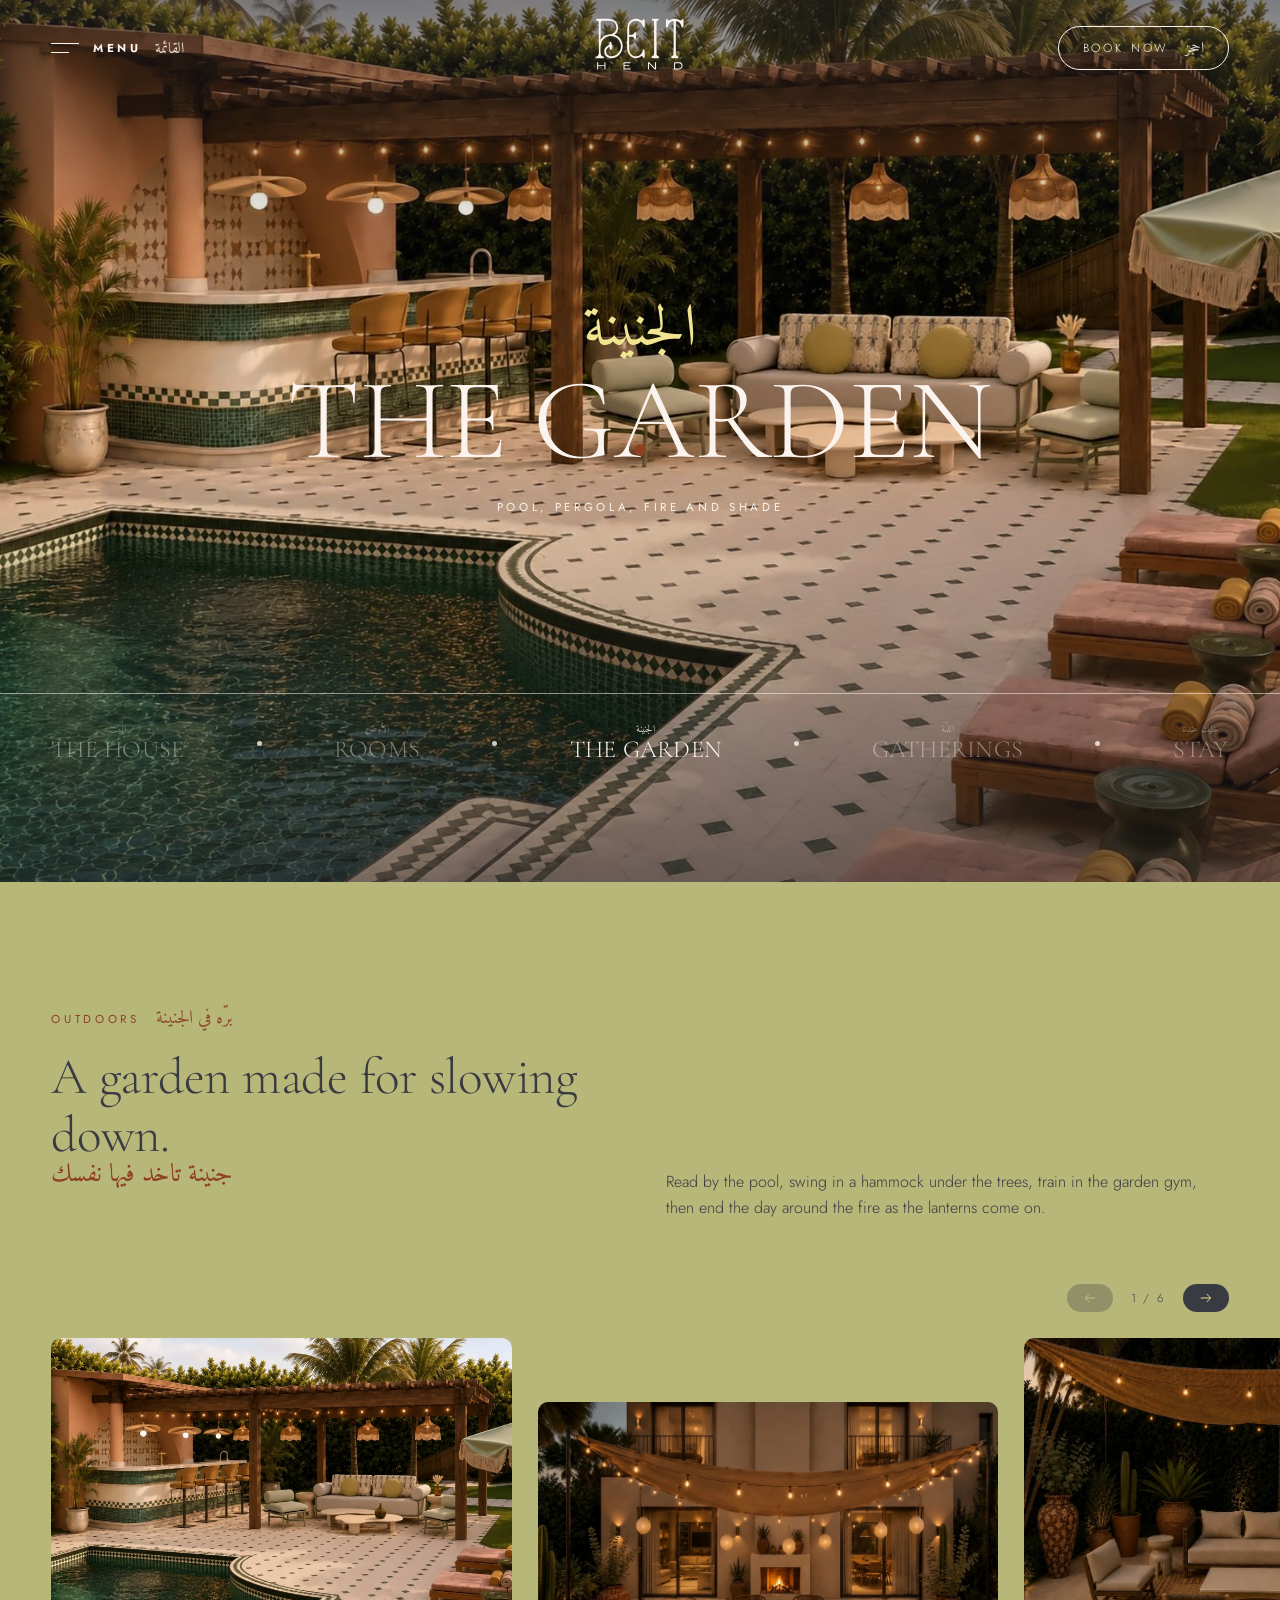
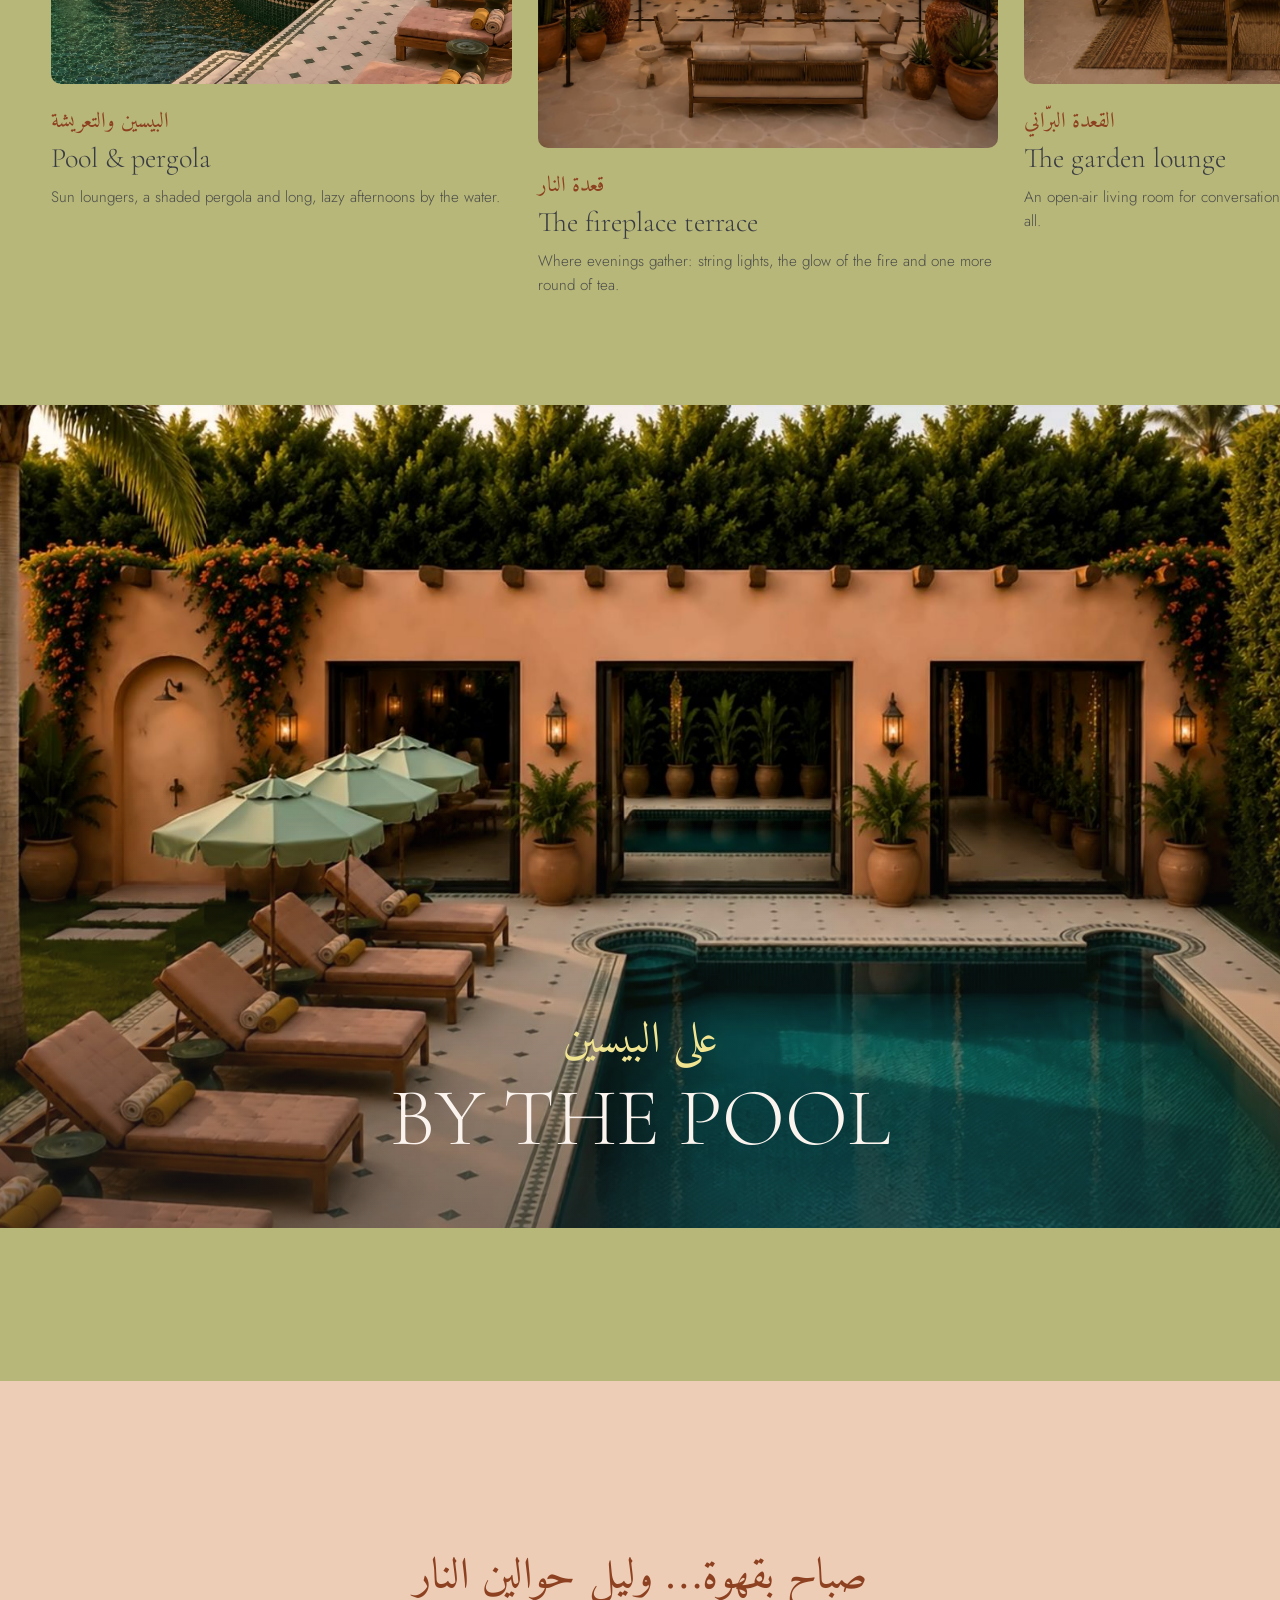
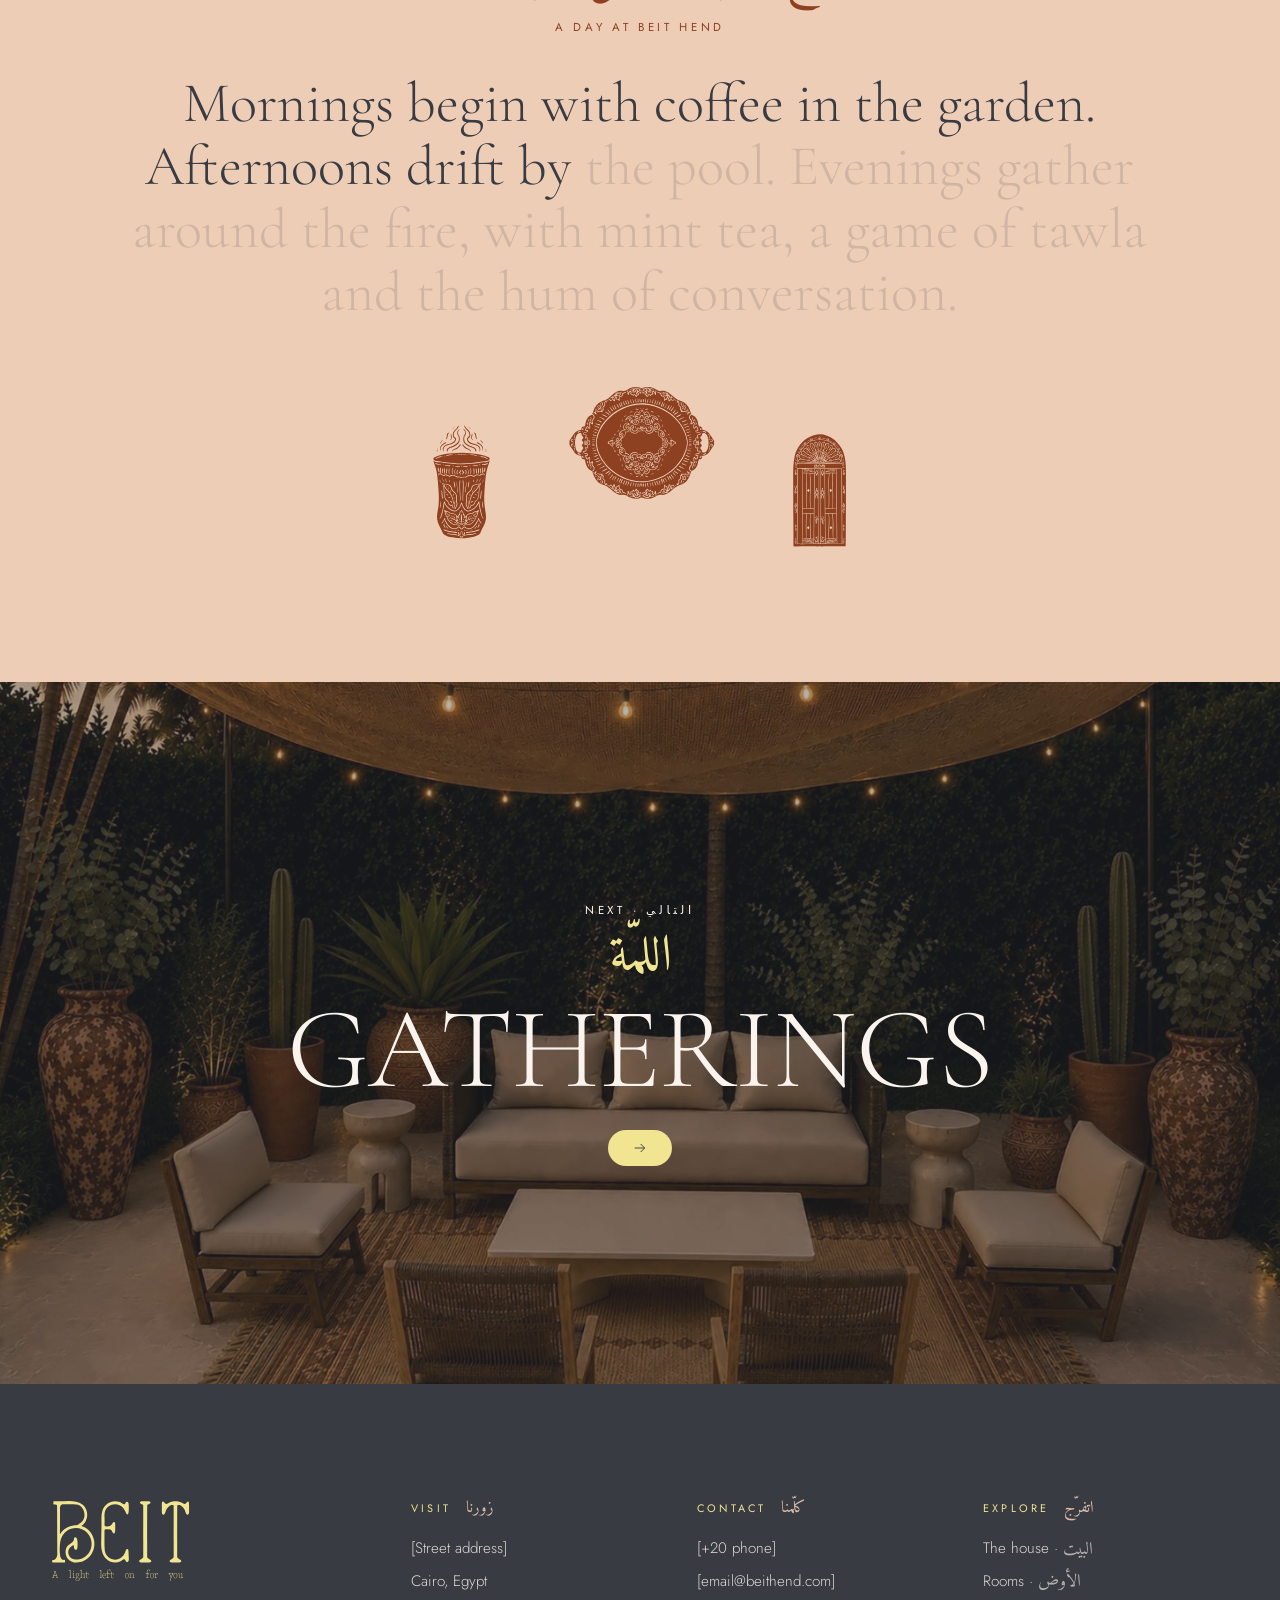
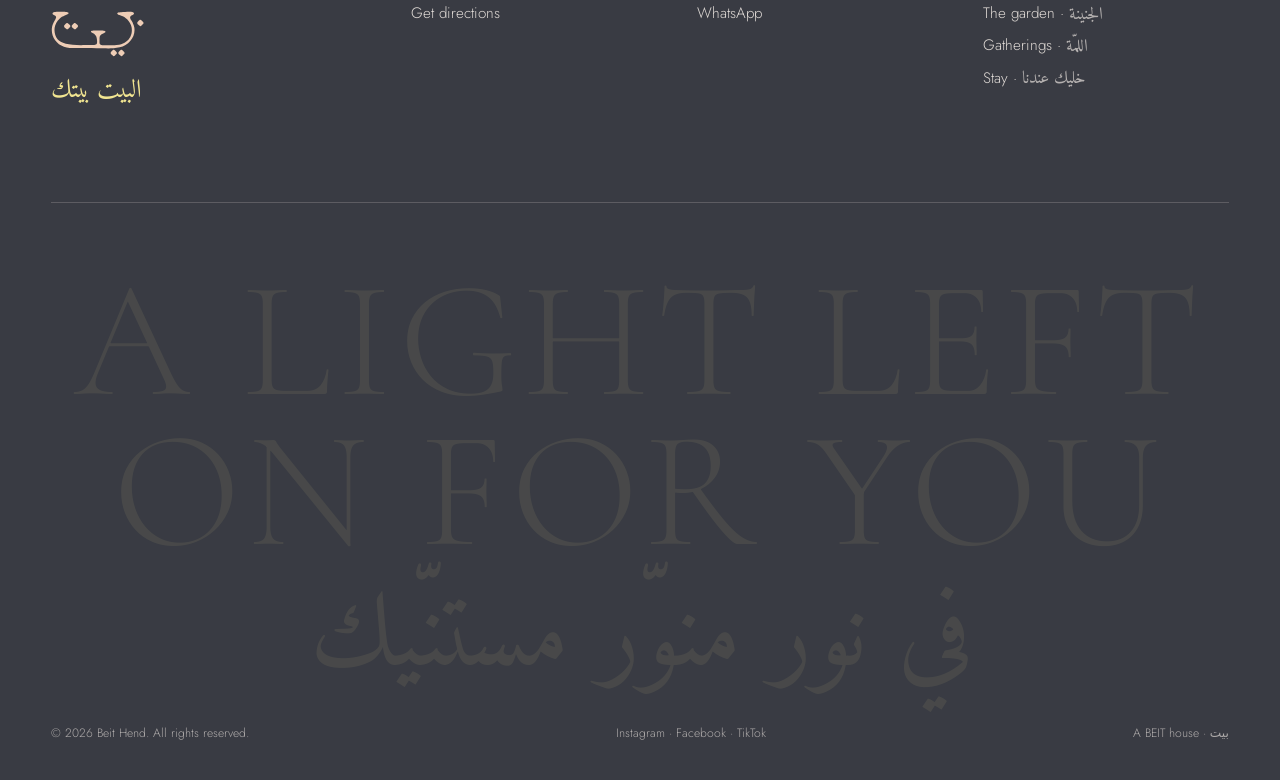
==== garden.html @ 236dc16d "Beit Hend website v1" ====
<!DOCTYPE html>
<html lang="en">
<head>
<meta charset="utf-8">
<meta name="viewport" content="width=device-width, initial-scale=1">
<title>The Garden — Beit Hend</title>
<meta name="description" content="A garden made for slowing down: pool, pergola, fireplace terrace, hammocks and a garden gym.">
<meta name="theme-color" content="#393B43">
<link rel="preconnect" href="https://fonts.googleapis.com">
<link rel="preconnect" href="https://fonts.gstatic.com" crossorigin>
<link href="https://fonts.googleapis.com/css2?family=Amiri:wght@400;700&family=Cormorant+Garamond:ital,wght@0,300;0,400;1,300&family=Jost:wght@300;400&display=swap" rel="stylesheet">
<link rel="stylesheet" href="assets/css/style.css">
</head>
<body class="page-garden">

<svg width="0" height="0" style="position:absolute" aria-hidden="true"><symbol id="art-door" viewBox="0 0 1261 2618" fill="currentColor"><path d="M681 628C670 625 655 625 647 636 643 643 643 664 645 672L641 674C628 661 637 633 650 623 654 621 657 621 659 618 638 614 616 614 596 618 597 621 601 621 604 623 617 632 623 652 618 667 618 668 615 674 615 674 607 678 611 661 611 657 610 653 610 645 609 642 605 626 587 624 573 628 551 636 536 657 533 680 550 674 548 657 558 645 560 643 571 634 574 634 595 633 613 653 600 673 587 693 555 672 572 657 580 649 576 664 576 667 579 674 588 672 593 667 603 655 590 641 576 642 559 645 557 669 549 676 547 678 543 677 543 681 566 684 590 684 613 684 623 684 632 684 641 684 665 684 688 684 711 681 698 671 688 626 664 647 646 662 674 681 678 667 679 662 674 658 679 654 703 671 668 694 654 673 641 654 659 632 680 634 684 635 693 641 695 644 706 656 705 674 722 680 719 657 704 636 681 628"/><path d="M534 1368C542 1380 553 1388 559 1401 561 1405 562 1409 563 1413L588 1372 562 1332C553 1345 546 1358 534 1368"/><path d="M641 595L636 577C636 581 628 602 632 605L641 605ZM641 595"/><path d="M541 921C549 932 555 944 562 955L584 919C575 905 566 893 564 876L534 914C534 917 539 918 541 921"/><path d="M516 650C505 646 495 642 483 639 491 649 501 654 510 662 511 663 512 666 513 667 516 669 523 667 527 671 527 667 534 656 531 654 527 649 521 651 516 650"/><path d="M666 612C672 613 674 620 681 620L704 559ZM666 612"/><path d="M738 571C730 573 729 581 724 586 717 594 696 607 692 613 691 615 691 617 690 619 689 621 685 621 686 623L699 629 747 563ZM738 571"/><path d="M130 825C131 833 129 842 129 850 129 879 130 909 130 938 129 1432 124 1927 124 2421 123 2454 119 2496 122 2527 123 2531 123 2534 126 2535L134 2533 227 2531 241 827ZM130 825"/><path d="M708 433L702 451C681 493 675 548 655 590 653 594 647 598 648 605L660 608ZM708 433"/><path d="M418 1850L334 1850C338 1900 330 1951 328 2002 322 2133 331 2263 325 2396 324 2401 324 2409 322 2414L324 2417C353 2413 382 2417 412 2416 414 2399 412 2381 413 2364 416 2278 411 2192 408 2107 407 2035 402 1963 410 1891 412 1877 415 1863 418 1850M385 2184C381 2189 378 2203 372 2203 365 2203 361 2192 357 2188 353 2184 340 2176 340 2169 339 2159 365 2148 362 2133 373 2129 372 2136 376 2140 383 2146 390 2152 397 2159 402 2169 390 2176 385 2184"/><path d="M515 932C516 1356 507 1782 503 2205 502 2305 506 2406 501 2505 501 2509 504 2527 498 2526 496 2526 491 2524 491 2521L492 2429 239 2425 239 2420 316 2416C318 2416 318 2413 318 2411 321 2374 314 2329 317 2291 316 2184 310 2078 317 1970 320 1930 326 1890 325 1850L242 1848 235 2531 603 2527 609 830 513 830C515 864 515 898 515 932M265 2440C270 2437 281 2426 283 2439 282 2444 245 2462 242 2459 237 2454 262 2442 265 2440M242 2473C249 2464 262 2459 272 2454 278 2452 313 2436 316 2438 316 2445 309 2446 304 2449 288 2456 266 2464 249 2471 247 2472 245 2473 242 2473M247 2489C248 2487 248 2485 250 2484 262 2475 296 2461 311 2454 319 2450 353 2431 359 2435 359 2436 356 2440 355 2441 348 2449 309 2461 297 2466 286 2471 276 2477 266 2482 263 2483 248 2490 247 2489M256 2509L257 2504C265 2500 274 2497 282 2493 314 2477 345 2459 377 2445 384 2442 402 2434 407 2436 413 2437 412 2443 407 2445 360 2460 316 2487 271 2505 268 2506 257 2510 256 2509M286 2507C294 2507 300 2501 306 2498 345 2480 384 2463 424 2447 427 2446 440 2436 443 2444 445 2451 432 2455 427 2457 386 2475 339 2492 297 2507 292 2509 286 2515 286 2507M329 2518C326 2519 326 2520 323 2517 323 2513 326 2514 328 2513 352 2504 376 2493 400 2483 416 2476 440 2463 456 2458 460 2458 463 2457 467 2458 469 2462 470 2466 465 2469L390 2494C370 2502 350 2512 329 2518M395 2509C408 2504 421 2497 435 2493 440 2491 459 2484 462 2484 466 2483 468 2488 466 2492 460 2498 405 2509 394 2515ZM466 2510C462 2512 442 2518 440 2516 439 2510 448 2508 453 2506 457 2504 476 2497 477 2502 479 2507 470 2509 466 2510M531 2520C526 2524 517 2518 522 2512 528 2505 537 2517 531 2520M542 2489C540 2494 527 2512 522 2504 519 2500 529 2489 531 2484 539 2460 514 2457 513 2439 513 2433 517 2416 525 2417 525 2427 519 2439 527 2446 529 2448 531 2448 533 2449 544 2462 548 2473 542 2489M534 1430C534 1446 540 1443 544 1454 545 1456 549 1476 549 1478 549 1489 540 1508 527 1505 527 1497 535 1490 536 1483 536 1479 535 1465 534 1461 532 1456 525 1452 524 1442 523 1437 525 1407 532 1407 538 1412 533 1423 534 1430M564 1976C572 2004 576 2049 557 2074 554 2078 537 2094 534 2086 532 2082 545 2069 547 2065 561 2042 558 2008 552 1984 549 1972 541 1959 539 1947 536 1930 545 1904 563 1899 565 1907 559 1906 556 1911 540 1938 557 1952 564 1976M554 2416C534 2420 535 2386 545 2376 565 2357 574 2411 554 2416M528 1993C529 2000 539 2005 540 2015 540 2023 536 2025 533 2032 525 2031 530 2020 528 2013 526 2006 518 2001 518 1989 518 1985 524 1966 528 1970 529 1978 526 1985 528 1993M522 2389L527 2391 526 2399 518 2401C515 2396 517 2392 522 2389M526 2056C521 2049 532 2039 537 2047 542 2056 529 2060 526 2056M525 1943C521 1947 515 1945 515 1938 515 1926 532 1936 525 1943M556 2498C542 2499 549 2470 558 2465 560 2465 566 2480 566 2482 566 2487 562 2498 556 2498M580 2499C579 2501 568 2510 567 2505 567 2502 580 2475 580 2465 580 2454 566 2452 564 2439 564 2433 568 2405 574 2404 583 2408 575 2422 575 2429 574 2443 592 2445 593 2463 593 2472 586 2493 580 2499M580 2371C591 2368 590 2381 585 2385 575 2394 568 2375 580 2371M587 2039C583 2031 588 2023 597 2026 599 2033 595 2041 587 2039M596 1995C595 1997 588 2003 586 2003 582 2003 586 1992 586 1989 586 1972 566 1964 573 1946 574 1944 581 1933 582 1933 588 1933 581 1945 581 1947 579 1962 606 1975 596 1995M597 1478C599 1491 593 1510 578 1511 576 1509 585 1488 585 1484 584 1479 578 1470 576 1464 570 1444 572 1418 592 1407 598 1408 586 1426 585 1429 581 1453 593 1460 597 1478M574 1911C582 1904 586 1922 575 1921 574 1917 570 1914 574 1911M600 1401L593 1401 593 1392 601 1394ZM596 1379C591 1390 579 1405 573 1417 570 1422 565 1442 562 1443 560 1443 557 1444 555 1443 553 1442 553 1424 552 1420 549 1406 542 1397 533 1386 531 1383 524 1378 523 1376 518 1364 533 1355 540 1347 543 1344 550 1335 552 1331 554 1327 558 1314 558 1313 567 1308 569 1322 571 1326 576 1335 583 1346 588 1354 595 1365 602 1364 596 1379M534 1315C535 1312 532 1307 537 1308 541 1312 532 1333 528 1338 527 1339 525 1342 522 1341 523 1331 530 1324 534 1315M529 969C532 967 535 970 539 971 540 978 536 980 530 982 523 981 524 972 529 969M550 1281C550 1280 555 1270 556 1270 557 1269 565 1268 566 1268 578 1271 576 1304 559 1306 546 1307 547 1290 550 1281M587 1319C588 1324 601 1341 589 1341 575 1341 574 1302 586 1302 590 1303 586 1315 587 1319M596 971C590 975 580 964 588 960 595 959 600 964 596 971M546 884C555 873 562 862 567 849 571 847 574 859 574 861 576 873 575 880 581 892 586 902 597 910 596 922 595 928 586 937 583 943 579 949 573 959 571 965 569 970 567 990 559 990 553 989 552 967 550 961 548 953 537 933 531 928 527 924 519 924 519 917 520 911 541 891 546 884M527 1401C525 1404 514 1404 515 1395 516 1383 532 1392 527 1401"/><path d="M731 627C735 622 742 617 745 611L714 628 707 635 714 645C724 643 725 634 731 627"/><path d="M276 528C283 532 324 561 328 558 330 549 340 549 345 557 348 560 348 567 349 567 349 568 362 572 365 573 403 593 443 617 485 631 490 632 516 639 518 638 515 631 510 624 504 618 499 611 490 600 485 594 481 590 470 585 466 582 447 568 431 552 413 538 404 531 393 526 385 519 384 518 383 515 382 514 379 513 370 522 362 517 358 515 359 506 357 504 356 502 349 500 347 498 327 486 303 471 286 455 281 450 276 444 271 438 254 433 223 440 216 458 211 470 212 477 219 487 231 507 257 517 276 528M370 548C378 546 391 558 397 561 410 568 431 577 442 587 444 589 447 591 446 594 440 599 433 594 428 591 416 585 380 562 371 553 370 552 366 549 370 548M244 469C267 478 285 496 305 510 310 512 315 514 318 516 321 517 330 526 324 527 298 520 279 497 258 481 257 480 241 471 244 469"/><path d="M588 612L551 559 573 620C581 621 582 613 588 612"/><path d="M720 916C720 909 713 906 710 903 703 894 698 884 690 876 689 892 680 905 671 918L692 955C702 942 707 926 720 916"/><path d="M606 605C608 597 601 594 599 589 579 549 574 492 553 451L546 433C546 446 554 458 557 471 566 501 575 532 583 563 587 578 587 594 594 608ZM606 605"/><path d="M528 632C531 636 531 642 538 645L548 635 540 628 510 612C516 619 522 625 528 632"/><path d="M638 1112C637 1021 634 929 638 838 638 835 639 832 639 830L618 829 617 832C618 1138 615 1443 614 1749 614 1998 612 2248 612 2496 612 2500 611 2526 612 2527L642 2527C643 2516 642 2506 642 2496 643 2036 640 1573 638 1112"/><path d="M555 629L568 623C570 621 566 621 564 619 556 605 541 597 529 585 526 582 525 577 523 575 520 572 511 569 508 563L507 565 536 601C541 606 544 615 548 621 550 624 555 624 555 629"/><path d="M614 605L622 605 624 597 617 575C618 586 612 594 614 605"/><path d="M362 494C367 495 370 490 378 497 384 502 380 506 383 510 387 515 402 521 407 526 431 543 450 564 475 580 489 590 520 610 534 616 536 617 538 618 537 615 537 613 534 613 533 612 515 586 495 561 477 534 473 529 471 523 466 517 458 506 449 499 439 490 436 486 428 475 425 474 420 472 414 480 408 467 401 453 398 452 390 440 378 424 375 415 358 401 347 392 318 372 304 374 293 375 271 395 271 407 270 414 279 429 284 436 292 447 350 491 362 494M416 507C429 517 442 528 455 538 458 541 464 543 466 546 469 548 470 552 468 556 466 556 464 555 462 555 459 554 441 540 437 537 427 528 419 518 410 508ZM311 404C315 401 324 415 326 417 334 424 343 432 351 439 355 443 373 458 368 463 359 465 357 457 352 453 340 442 322 424 313 410 312 408 310 407 311 404"/><path d="M426 2417L492 2419 497 1851 424 1850C424 1852 422 1854 422 1857 407 2018 428 2181 425 2343 424 2364 422 2385 423 2405 423 2409 419 2416 426 2417"/><path d="M495 662C482 651 468 640 455 630 430 610 397 601 369 586 363 583 354 574 349 573 345 572 342 574 339 574 334 573 295 549 287 545 261 532 227 509 197 517 180 522 170 547 172 564 173 573 184 585 191 591 215 607 269 619 297 622 299 622 300 624 302 624 308 624 311 615 316 616 324 617 324 628 325 629 326 629 329 629 331 630 348 638 364 637 382 641 416 649 447 659 482 664 487 665 493 667 498 666 499 663 497 663 495 662M282 591C270 590 240 568 228 561 223 558 215 557 211 550 212 549 213 548 215 548 218 548 236 557 240 559 241 559 241 561 242 561 256 569 270 575 284 583L286 589C284 592 284 591 282 591M413 636C409 641 402 639 397 637 386 634 365 624 355 619 353 617 349 615 347 612 356 612 364 615 372 618 382 621 405 629 411 634 412 635 414 635 413 636"/><path d="M1169 930C1162 933 1172 949 1174 951 1176 951 1180 952 1182 950L1183 933C1177 937 1174 932 1169 930"/><path d="M454 379C458 387 462 397 466 406 483 406 487 415 480 430 490 444 503 459 513 474 530 501 545 531 562 558 567 566 571 575 578 581 578 577 577 572 576 567 564 527 547 480 538 440 537 432 536 415 533 409 532 406 526 407 524 404 522 402 519 391 519 389 520 386 522 384 522 381 522 379 518 372 517 368 507 331 503 301 475 272 463 259 449 253 433 263 410 276 416 301 423 321 431 342 443 360 454 379M510 427C518 441 529 455 537 470 539 473 544 483 544 485 546 492 540 496 535 491 534 490 526 473 524 469 521 464 518 458 516 452 512 445 510 437 506 430ZM458 298C467 315 473 335 480 351 483 357 495 378 494 382 492 387 487 387 485 383 468 352 459 317 448 284 452 287 456 294 458 298"/><path d="M404 441C406 444 409 450 412 452 415 453 420 448 426 455 431 462 425 469 427 472 442 482 456 494 468 508 487 529 507 550 527 571 530 574 551 601 555 597L525 520C523 504 509 485 501 472 498 466 493 462 491 459 486 451 482 440 477 431 456 431 465 413 459 401 451 386 439 371 431 356 427 349 424 338 420 332 410 321 388 307 372 307 369 307 358 308 355 310 355 310 345 321 345 322 342 327 339 336 340 342 342 362 363 381 374 396 385 412 391 425 404 441M456 453C464 457 480 480 487 488 495 497 517 514 510 527L499 520 451 460C449 455 451 451 456 453M365 328C368 327 370 330 372 332 382 345 392 365 401 379 405 385 425 406 418 411 415 413 410 410 408 408 397 391 385 374 376 356 374 352 363 331 365 328"/><path d="M81 1673C83 1677 81 1701 84 1701 92 1690 74 1668 93 1663L103 1670C103 1664 103 1656 97 1653 95 1651 91 1651 90 1650 87 1648 92 1627 88 1622 76 1628 84 1642 82 1649 80 1654 73 1652 71 1654L69 1671C73 1673 79 1667 81 1673"/><path d="M607 234C593 251 595 275 594 296 594 320 593 344 596 369 605 371 609 381 606 390 605 392 602 393 602 396 601 401 604 409 605 414 609 449 614 486 618 520 621 541 622 562 626 583 630 583 628 583 629 580 632 561 634 540 636 520 641 485 647 448 650 413 650 407 653 403 653 397 652 393 649 392 648 390 646 381 649 371 659 369 658 357 661 345 661 333 662 305 664 249 643 228 629 214 618 220 607 234M628 455C626 456 625 453 624 452 622 446 621 403 626 401 631 400 633 413 633 416 633 419 632 421 632 424 632 435 634 447 628 455M623 253C624 251 625 250 626 249 632 248 633 261 633 266 634 274 635 319 630 322L624 322C623 318 622 315 621 311 620 300 620 261 623 253"/><path d="M115 535C115 537 107 551 106 554 118 554 114 535 127 541 131 534 124 528 124 524 124 520 137 505 129 502 126 500 121 515 119 517 110 518 110 525 103 529 107 531 114 529 115 535"/><path d="M93 930C88 932 85 937 79 933L80 950C82 952 86 951 88 951 90 949 100 933 93 930"/><path d="M1006 1099C1006 1043 1007 987 1006 932L924 930 924 986C920 1046 927 1105 930 1164 938 1346 935 1527 928 1708 928 1714 926 1722 926 1728 930 1733 937 1730 942 1730 964 1732 986 1734 1008 1736 1012 1736 1010 1736 1011 1734 1012 1726 1010 1722 1010 1716 1012 1510 1007 1303 1006 1099"/><path d="M381 234C341 258 307 293 275 327 228 376 186 446 158 508 135 558 126 618 123 673 122 686 122 699 121 711 135 710 149 707 164 707 187 706 210 707 233 707 311 706 386 698 465 700 514 702 564 708 613 710 668 712 727 701 782 699 866 696 949 707 1032 708 1055 709 1078 705 1101 707 1112 708 1122 711 1133 711L1129 634C1114 502 1035 378 943 288 933 278 917 264 905 255 763 149 532 144 381 234M635 215C637 218 647 222 651 225 666 239 667 266 668 284 672 282 670 275 671 271 677 244 694 218 725 223 723 220 723 211 728 211 737 211 733 223 734 225 735 226 744 231 747 234 759 247 761 269 758 286 769 271 778 255 798 251 804 250 818 254 819 253 819 252 819 244 824 244 835 244 827 254 828 256 829 259 840 269 843 273 850 289 842 305 840 320 842 320 842 316 844 314 857 301 880 295 898 299L900 293C906 292 914 291 915 300 915 304 911 308 911 309 911 310 917 317 918 319 925 333 923 348 917 362L898 391C914 379 937 358 958 365 962 366 969 372 972 372 976 372 980 363 988 369 989 373 988 380 982 380L982 383C1000 394 997 417 987 433 1003 427 1013 429 1028 435 1031 436 1035 440 1037 440 1039 440 1041 437 1043 437 1044 438 1049 443 1049 444 1051 449 1048 452 1048 456 1048 460 1050 462 1051 465 1052 474 1049 483 1044 491 1040 497 1034 501 1032 508 1051 505 1068 507 1081 522 1083 524 1084 528 1084 528 1086 529 1095 528 1096 532 1097 537 1090 539 1090 540 1089 545 1094 555 1093 562 1090 578 1075 596 1060 602 1061 606 1067 604 1071 606 1083 610 1102 620 1108 632 1109 634 1109 638 1110 639 1111 640 1117 640 1118 643 1120 650 1114 650 1113 652 1110 656 1108 665 1104 671 1099 677 1070 697 1064 689 1066 678 1081 677 1089 672 1110 658 1105 637 1085 624 1078 619 1059 611 1050 611 1039 611 1026 619 1015 621 997 626 969 626 952 632 948 634 945 639 941 639 934 640 934 635 930 633 926 631 916 639 912 640 891 647 861 652 838 657 807 664 772 669 742 677 740 678 734 679 734 681L866 675C927 680 992 673 1053 683 1057 684 1063 685 1063 690 1034 691 1006 687 977 687 877 684 779 690 679 692 550 695 421 682 293 686 267 687 241 690 215 690 207 691 199 689 191 690 191 685 197 685 201 684 228 679 257 679 284 678 345 676 406 674 468 680L522 681C521 679 515 678 512 677 481 670 448 664 416 657 393 651 365 647 343 640 337 638 330 631 323 634 321 635 320 639 318 639 312 641 306 633 300 632 280 626 259 625 239 621 230 619 214 610 207 610 199 609 177 618 170 623 150 636 143 658 165 672 174 677 187 678 190 689 184 696 157 678 152 672 146 666 145 656 142 652 140 650 133 649 137 642 138 639 143 641 144 640 146 637 146 633 147 631 156 617 179 606 194 605 195 601 194 603 192 602 177 591 164 581 163 561 163 555 165 544 165 540 164 539 158 537 159 532 160 528 168 529 170 528 171 528 174 522 176 520 191 505 206 505 226 509 214 497 201 483 204 465 204 462 206 461 207 457 207 450 201 444 212 437L218 442C227 433 242 428 255 430 259 430 263 434 268 433 264 425 258 414 259 405 259 399 266 385 272 383L272 380C263 379 264 364 274 367 277 368 279 373 283 372 286 372 294 366 299 364 317 359 342 381 356 391L337 361C332 348 330 333 336 319 338 317 344 311 344 309 344 308 340 304 340 300 340 292 348 291 355 293L356 299C380 293 399 303 415 319 409 298 403 284 418 265 424 258 429 260 425 247 431 241 435 246 436 253 453 246 473 255 485 269 489 274 491 281 497 286 492 264 497 234 521 226 521 225 516 213 526 211 530 210 531 220 530 223 556 218 574 238 581 261 583 268 583 274 584 280 584 282 585 285 587 284 587 266 589 239 603 225 607 222 620 216 621 215 622 213 620 203 626 202 634 201 632 211 635 215M1054 658L1053 662C1052 662 1050 663 1049 663 1037 665 1023 663 1012 664 999 664 985 668 972 668 966 668 960 662 968 659 973 657 991 656 998 656 1014 655 1031 655 1047 656 1050 656 1052 657 1054 658M911 663C900 665 887 664 876 666 874 667 871 666 870 664 868 661 878 661 880 659L913 660C915 663 913 663 911 663M200 657C203 654 284 656 289 660 290 660 291 664 290 665 290 665 284 667 282 668 256 664 230 663 204 663 200 663 200 661 200 657M357 659C358 660 358 662 358 662 363 659 378 657 379 663L385 663C383 664 383 666 380 666 371 666 359 662 349 663 347 659 355 658 357 659"/><path d="M840 1728L921 1730 924 1528C927 1332 913 1136 913 940 913 936 914 933 915 930L847 932C848 936 850 942 850 947 851 981 844 1015 843 1049 838 1143 839 1236 843 1329 848 1454 851 1570 844 1694 843 1706 842 1717 840 1728M856 1308C857 1307 872 1292 874 1290 877 1288 882 1286 884 1288 886 1290 888 1296 891 1299 893 1302 898 1307 901 1310 905 1314 909 1310 909 1322 908 1329 906 1327 904 1330 900 1335 898 1336 895 1340 890 1347 888 1357 878 1357 870 1356 871 1347 868 1340 862 1330 849 1321 856 1308"/><path d="M531 379C533 381 536 381 538 382 544 387 541 401 543 409 544 415 550 423 552 429 563 459 574 488 583 518 589 540 594 566 605 586 606 588 606 589 609 589 608 580 614 572 615 565 617 551 610 528 608 514 605 488 604 461 601 436 600 423 595 411 597 398 597 396 585 398 584 385 583 376 587 376 588 372 589 364 585 343 584 333 584 325 587 321 584 314 576 290 579 244 550 232 543 230 535 229 528 231 526 232 515 237 514 238 513 240 513 242 512 243 511 245 508 245 508 246 508 246 505 255 505 256 500 280 512 315 518 339 520 345 527 376 531 379M566 395C567 403 571 410 574 418 578 429 586 446 588 458 589 460 588 463 588 466 579 464 579 452 577 445 574 439 569 432 567 425 566 423 556 388 566 395M541 255C550 270 549 289 551 306 552 312 556 319 557 326 557 330 559 342 553 343 551 343 550 343 549 341 546 339 541 313 541 307 538 292 539 276 536 261 535 257 538 256 541 255"/><path d="M624 130L624 147 630 147 631 130C638 125 645 137 647 135 646 130 640 127 639 124 636 118 635 97 623 106 614 111 618 117 616 123 615 127 605 131 608 136 613 131 617 126 624 130"/><path d="M498 1745C448 1740 397 1740 346 1740 320 1740 293 1743 267 1743 263 1743 243 1741 242 1742L242 1841 497 1839ZM498 1745"/><path d="M439 171L441 179C443 180 446 179 447 178 450 175 447 171 448 168 450 164 470 161 465 154 460 147 448 156 444 156 438 155 433 148 427 151 426 156 432 154 434 158 437 168 424 171 418 174 416 176 414 174 415 178 424 179 430 165 439 171"/><path d="M179 394C182 396 183 392 183 391 187 387 189 383 192 379L195 379C198 387 204 383 204 377 204 374 202 371 202 368 202 364 209 358 208 353 196 350 197 363 194 365 190 368 177 360 178 371 197 374 176 390 179 394"/><path d="M292 257L285 259 275 274C284 272 285 259 296 262L298 271C308 268 304 259 305 253 306 248 312 245 311 240 301 236 296 249 284 246 284 251 293 251 292 257"/><path d="M632 741C629 740 625 739 622 741 626 745 629 746 632 741"/><path d="M670 378C673 388 668 398 657 397 657 405 658 414 657 421 653 450 649 479 645 509 644 522 637 556 639 567 640 573 647 582 645 590 650 591 649 585 651 581 670 544 677 494 692 454 697 441 708 423 712 410 713 402 711 393 713 387 714 382 722 381 725 378 728 374 728 366 730 361 737 336 756 280 750 256 746 243 738 234 725 231 702 225 686 243 680 264 678 270 679 276 678 282 676 290 669 308 668 314 668 319 670 328 670 333 670 344 665 363 667 372 667 374 670 376 670 378M703 306C705 293 705 269 711 259 716 252 719 258 719 264 718 272 717 285 716 293 715 300 709 340 705 343 704 343 701 343 700 343 692 340 702 312 703 306M679 425C682 417 685 406 688 397 689 396 690 393 692 395 693 397 693 406 692 409 689 422 683 433 678 445 675 452 676 463 666 466 664 451 674 438 679 425"/><path d="M771 639C760 641 749 647 738 650 733 651 727 649 723 654 720 657 727 667 728 671 731 667 737 669 741 667 743 666 743 663 745 662 754 655 764 649 771 639"/><path d="M348 918C389 918 431 924 472 926 483 926 495 925 506 926L509 831 247 827 250 922C283 922 315 918 348 918M494 899C494 902 494 903 491 904 489 906 466 911 463 911 461 911 460 911 459 909L458 903C464 901 493 889 494 899M486 880C491 893 460 893 452 894 440 897 428 902 417 903 414 903 411 903 409 903L409 897C431 891 457 879 478 878 481 877 485 877 486 880M454 873C433 881 408 884 389 892 385 893 381 898 377 893L470 860C472 868 461 871 454 873M449 846C451 853 448 856 441 859 419 868 391 874 367 882 350 887 325 900 309 900 308 900 304 910 301 901 303 897 307 899 310 899 311 898 311 896 313 895 333 886 356 877 377 869 394 862 424 850 441 846 444 846 446 846 449 846M398 842C399 848 396 848 392 851 366 864 330 873 302 883 299 884 296 891 290 885 289 892 273 897 275 888 288 886 298 879 310 874 321 869 336 864 349 859 356 856 394 837 398 842M361 834C361 838 359 840 356 842 332 852 302 859 279 871 277 871 273 878 268 876 267 871 270 871 273 869 287 860 303 854 318 848 332 842 345 833 361 834M261 852C274 849 296 831 307 831 309 831 314 832 314 833 318 839 298 844 294 845 292 846 291 848 289 849 281 852 271 855 263 859 259 861 257 854 261 852"/><path d="M498 1734L504 937 416 932C417 933 418 934 417 937 417 949 414 964 414 976 414 994 420 1017 422 1036 425 1082 425 1132 425 1178 427 1261 422 1339 419 1422 416 1512 418 1602 420 1692 420 1704 421 1716 421 1728ZM498 1734"/><path d="M272 1733C280 1732 289 1732 297 1731 303 1731 328 1733 329 1728 327 1706 326 1685 325 1663 319 1505 318 1346 325 1188 325 1181 324 1173 325 1166L330 1082 331 930 250 932 248 935 244 1736C245 1737 268 1733 272 1733"/><path d="M408 1009C407 990 405 980 406 961 406 951 404 942 407 932L340 930C343 937 340 944 340 950 341 1021 340 1085 337 1156 332 1293 330 1431 331 1569 331 1616 335 1667 334 1714 334 1719 332 1724 332 1730L415 1728C412 1717 411 1706 411 1694 406 1609 404 1522 407 1435 412 1292 421 1151 408 1009M387 1339C384 1346 383 1359 374 1358 368 1357 364 1344 359 1340L346 1327C345 1324 345 1315 348 1312 349 1311 352 1311 354 1309 356 1307 356 1305 358 1304 363 1298 368 1294 372 1287 381 1286 381 1292 384 1295 390 1301 400 1306 401 1316 401 1324 391 1332 387 1339"/><path d="M909 572C904 571 891 583 886 586 851 605 810 615 781 644L756 666C779 665 802 658 825 653 840 650 856 645 871 642 889 638 908 638 924 630 926 629 929 629 929 629 931 628 930 617 938 616 945 615 947 625 953 624 987 614 1021 612 1053 596 1057 595 1059 593 1062 591 1075 581 1084 570 1082 553 1080 534 1068 518 1049 517 1006 513 958 556 920 572 912 576 915 574 909 572M900 618C894 622 856 639 849 639 843 639 844 634 847 630L904 612C905 615 902 617 900 618M971 583C985 575 999 568 1012 561 1014 561 1014 559 1015 558 1019 557 1041 547 1042 548 1043 557 1031 558 1026 561 1014 568 985 590 973 591 971 591 970 592 969 589ZM971 583"/><path d="M732 381C732 385 736 386 734 395 731 408 722 406 721 409 718 417 717 435 715 445 708 471 698 499 691 525 685 544 680 563 677 583 682 575 689 568 691 559L743 473 775 430C775 428 767 418 774 410 779 404 788 406 789 406 789 405 789 402 790 400 803 374 820 351 830 323 838 302 846 278 822 264 807 255 794 257 782 269 753 295 746 332 737 368 736 372 733 379 732 381M774 351C781 336 788 313 796 299 797 297 800 297 801 296 801 296 798 287 804 289 804 292 804 294 803 296 798 317 781 364 770 382 769 383 766 387 764 386 763 385 761 384 761 382 759 377 772 358 774 351M748 429C745 440 739 449 734 459 731 465 722 488 719 491 714 496 708 489 710 484L744 427ZM748 429"/><path d="M769 926C780 926 790 923 800 923 853 920 907 917 959 919 965 920 1004 924 1006 923L1008 827 745 831 748 926C755 925 762 926 769 926M963 837C969 840 991 850 994 853 996 855 996 857 996 860L943 839 940 833C948 830 956 834 963 837M918 839C928 843 938 848 948 853 961 859 974 864 986 870L988 874C983 880 978 872 976 871 954 861 918 853 898 842 896 841 894 838 892 836 892 830 915 838 918 839M876 845C904 855 947 872 973 886 974 886 980 890 979 893 970 892 962 888 953 885 951 884 949 883 947 882 918 872 889 861 860 850L855 844C855 837 872 844 876 845M805 847C807 845 812 846 814 847 831 851 855 860 871 866 894 875 925 885 943 898 944 898 952 897 954 899L954 905C947 907 947 901 946 900 945 900 942 901 939 901 923 896 904 887 887 882 864 874 835 868 813 859 807 857 803 854 805 847M784 860L871 890 871 892 869 894C858 888 845 887 834 883 822 880 802 874 791 870 786 867 784 866 784 860M772 878C780 876 814 886 823 889 826 890 851 898 846 903 844 904 813 898 808 897 798 895 786 893 777 891 768 888 764 879 772 878M796 903L796 909C793 913 767 904 761 903 753 887 795 901 796 903"/><path d="M846 467C845 469 844 471 842 473 838 476 833 472 829 475 825 476 823 482 820 485 803 502 793 510 779 532 767 550 754 569 740 587 733 597 723 606 717 617L794 571C809 559 823 545 838 533 846 527 866 516 871 510 875 506 870 502 877 497 885 491 887 495 892 494 906 490 961 448 971 436 988 413 988 395 963 380 947 370 939 374 925 382 892 400 862 434 846 467M842 512C839 517 821 534 816 538 812 541 796 554 793 555 791 556 789 556 786 556 784 543 800 539 808 532 816 526 828 513 837 508 839 507 841 506 844 506 845 509 844 510 842 512M886 458C887 453 904 440 908 436 915 429 921 423 928 417 930 415 940 401 943 404 944 407 942 408 941 410 932 424 914 442 902 454 900 455 899 458 897 460 893 463 885 465 886 458"/><path d="M900 502C895 505 897 514 893 517 882 524 875 512 871 514 865 524 852 530 842 538 828 549 814 563 799 574 792 580 775 588 770 594 767 597 765 602 762 606 753 616 742 625 737 638 765 635 795 621 821 609 844 598 867 585 890 573 893 572 905 568 905 567 906 567 906 560 909 557 914 550 924 548 927 558 930 561 971 533 977 529 997 517 1029 504 1039 481 1048 461 1031 443 1012 438 1003 435 994 437 985 438 961 465 931 485 900 502M886 551C870 561 855 574 839 584 833 588 820 597 814 596 803 595 811 588 815 584 829 574 848 564 862 556 865 555 883 547 884 547 885 547 888 550 886 551M1008 470C1008 477 1000 476 998 478 995 480 993 484 991 486 980 496 946 525 933 527 931 527 929 527 928 525 927 520 955 506 961 503 965 499 1004 467 1008 470"/><path d="M792 411C792 413 794 415 793 418 791 434 780 429 777 432 771 446 762 458 755 471 748 481 735 499 731 510 729 514 731 517 730 521 727 530 720 546 716 556 710 570 704 584 699 597 708 595 712 588 718 582 750 549 785 504 820 476 822 474 826 473 827 472 829 469 822 446 841 452 864 433 873 403 893 381 901 370 914 354 915 339 915 331 906 314 899 310 886 302 862 310 850 318 835 330 835 336 827 351 819 366 795 397 792 411M802 461C799 467 790 475 785 481 776 492 766 508 757 518 749 527 738 533 744 515 762 493 779 471 800 452 805 453 804 457 802 461M852 380C862 366 870 349 880 336 881 334 886 328 889 328 888 337 882 348 878 356 871 371 859 392 849 404 848 405 848 407 846 409 845 410 839 413 837 411 829 405 849 385 852 380"/><path d="M834 1671C834 1615 837 1558 837 1503 837 1404 828 1306 829 1208 829 1151 829 1091 833 1035 834 1016 840 995 840 977 840 965 838 949 837 937 837 934 838 933 838 932L750 937 756 1734 834 1728C835 1709 833 1690 834 1671"/><path d="M1136 381C1098 311 1016 208 953 162 827 72 673 19 519 59 405 88 292 153 216 244 154 318 93 410 69 506 20 700 28 903 27 1101 26 1497 30 1891 33 2286 33 2366 32 2447 33 2528 33 2543 32 2573 35 2586 35 2588 36 2590 36 2592L38 2593C44 2595 51 2594 57 2594 167 2591 278 2592 388 2591 453 2590 513 2586 577 2594 599 2596 617 2592 638 2593 654 2593 663 2596 679 2594 718 2588 753 2589 792 2589 924 2590 1057 2591 1188 2593 1194 2593 1215 2597 1218 2592 1222 2584 1219 2563 1220 2554 1223 2437 1222 2319 1223 2202 1225 1830 1229 1459 1227 1086 1227 868 1241 577 1136 381M1200 871C1200 874 1197 877 1193 877 1190 877 1187 874 1187 871 1187 867 1190 865 1193 865 1197 865 1200 867 1200 871M1186 1325C1179 1289 1153 1267 1158 1226 1158 1223 1161 1205 1166 1206 1168 1206 1169 1220 1169 1223 1172 1266 1183 1268 1194 1303 1200 1322 1207 1379 1193 1394 1191 1396 1188 1397 1185 1399 1179 1393 1186 1384 1187 1378 1189 1363 1188 1340 1186 1325M1167 1388C1159 1387 1157 1373 1158 1367 1159 1360 1167 1354 1169 1345 1169 1340 1166 1340 1166 1337 1164 1332 1169 1328 1174 1330 1179 1332 1181 1345 1181 1350 1180 1358 1172 1365 1171 1371 1170 1377 1177 1389 1167 1388M1161 1286L1164 1284C1170 1289 1176 1299 1170 1306 1164 1301 1160 1294 1161 1286M1197 1267C1189 1260 1192 1251 1190 1242 1199 1241 1202 1267 1197 1267M1196 947C1194 957 1189 966 1178 965 1162 963 1152 944 1155 930 1158 917 1175 914 1183 924 1179 905 1168 890 1165 871 1164 860 1162 847 1172 840 1176 844 1172 851 1173 856 1175 889 1200 908 1196 947M1194 801C1192 803 1188 803 1185 803 1185 802 1185 802 1184 802 1184 802 1184 802 1184 802 1176 806 1174 793 1177 791 1180 789 1182 790 1185 791 1189 786 1201 795 1194 801M1178 750C1173 762 1174 770 1175 782 1171 783 1173 781 1172 778 1163 752 1187 741 1176 717 1171 705 1148 686 1164 674 1167 677 1165 681 1165 684 1169 697 1184 709 1186 726 1187 739 1182 740 1178 750M1181 684C1184 685 1183 691 1181 693 1180 694 1176 696 1175 696 1167 689 1170 680 1181 684M1169 616C1171 613 1170 608 1174 606 1181 620 1164 628 1164 640 1164 646 1170 653 1161 656 1150 645 1154 632 1163 621 1164 619 1168 618 1169 616M1151 713C1148 712 1148 704 1149 702L1153 701 1157 703C1159 708 1156 712 1151 713M1167 585C1167 588 1165 590 1162 590 1159 590 1157 588 1157 585 1157 582 1159 579 1162 579 1165 579 1167 582 1167 585M1128 493C1137 495 1137 507 1141 511 1143 513 1147 513 1148 514 1149 515 1149 518 1151 520 1155 524 1162 528 1162 535 1162 542 1156 543 1154 536L1147 538C1149 543 1167 572 1152 570 1149 569 1140 561 1138 557 1135 554 1136 548 1130 554 1126 554 1122 540 1121 537 1121 532 1123 525 1123 522 1122 520 1120 519 1119 517 1117 508 1113 490 1128 493M1094 432C1116 421 1120 452 1122 468 1104 465 1116 437 1094 436ZM1046 346C1050 346 1057 348 1059 350 1062 352 1063 356 1063 356 1064 357 1067 355 1069 356 1079 357 1084 366 1085 376L1075 380C1079 388 1082 395 1081 404 1071 405 1066 393 1061 386L1058 392C1051 395 1045 385 1044 379 1043 377 1045 374 1045 371 1045 364 1034 350 1046 346M1006 295C1011 294 1011 300 1014 302 1022 306 1021 302 1031 311 1035 315 1042 321 1041 328 1034 326 1029 314 1024 311 1020 308 1015 313 1011 311 1005 308 1003 300 1006 295M996 290C999 292 999 295 999 298 985 301 989 284 996 290M934 242L939 234C949 227 956 238 961 239 964 240 966 238 970 239 975 240 982 245 986 249 988 252 993 252 988 258 985 262 976 254 976 260 976 261 992 269 985 278 980 284 973 281 969 276 966 274 966 271 964 271L966 280C958 283 949 277 945 270 942 265 943 259 941 254 940 251 934 245 934 242M927 224C929 224 932 226 932 229 932 231 929 233 927 233 924 233 922 231 922 229 922 226 924 224 927 224M878 201C887 208 904 211 915 215 913 224 893 217 887 215 872 210 863 200 861 185 864 182 875 199 878 201M796 145C801 145 806 149 809 149 813 149 817 145 821 145 825 145 850 147 844 154 840 155 835 155 831 157 829 157 827 156 828 159 829 165 842 167 846 172 849 176 851 181 847 186 840 191 821 177 819 178L820 186C807 195 803 178 798 173 796 170 789 169 785 166 773 156 782 146 796 145M702 129C712 121 721 132 730 136 741 140 755 137 761 147 750 150 736 147 725 143 716 139 710 129 698 138 697 133 698 132 702 129M692 142C689 143 688 142 686 141 676 134 693 125 692 142M892 234C982 296 1067 411 1107 514 1130 573 1141 639 1142 703 1142 706 1142 719 1141 720 1138 721 1135 719 1133 719 1088 721 1040 720 995 719 902 716 813 709 719 714 704 715 681 715 667 717 663 718 660 721 656 721 647 722 604 722 595 720 441 699 287 725 132 720 129 718 114 721 113 719 111 716 114 666 115 659 124 553 157 475 214 387 247 335 320 261 371 228 460 171 560 159 664 162 743 165 826 190 892 234M737 734C740 730 749 749 750 751 753 760 755 773 751 782L746 782C742 777 746 773 745 769 744 756 738 746 737 734M636 785C633 781 632 774 637 777 640 779 642 782 646 783 658 785 675 779 672 799L664 800 661 792C651 792 642 794 636 785M644 799C644 802 642 804 639 804 636 804 634 802 634 799 634 796 636 794 639 794 642 794 644 796 644 799M593 793L591 801C577 803 579 788 590 784 596 782 603 784 610 783 613 782 619 774 621 776 623 793 606 793 593 793M621 799C621 802 619 804 616 804 613 804 610 802 610 799 610 796 613 793 616 793 619 793 621 796 621 799M509 783C494 783 502 758 506 749 507 746 515 733 517 732 520 732 518 736 518 737 516 745 511 752 511 760 510 768 512 776 509 783M541 765C542 759 548 749 556 751 558 751 559 756 563 755 564 741 545 744 537 749 527 755 524 768 525 778 526 780 531 796 523 794 523 793 516 788 516 787 515 786 515 777 515 775 516 757 526 738 545 734 549 734 560 735 564 736 578 742 575 767 560 766 555 766 548 760 548 770 548 790 572 776 580 769 586 763 594 747 603 747 607 747 616 751 617 755 621 763 615 771 612 766 608 745 593 773 585 780 583 782 572 788 569 789 552 794 535 784 541 765M566 799C561 804 551 803 544 804 539 805 513 807 511 804L511 798C516 794 566 793 566 799M616 745C614 743 610 743 610 740 608 734 617 735 621 734 628 734 635 735 642 735L645 739C644 743 641 743 639 744 635 748 631 756 626 755 623 754 619 747 616 745M669 780C665 776 652 759 650 758 641 756 645 769 638 767 630 754 649 742 659 750 670 759 674 776 693 780 708 783 709 766 703 764 698 763 696 770 687 763 669 748 691 731 710 734 711 735 723 740 724 740 732 746 739 765 740 775 740 781 738 792 731 794 723 795 729 782 729 779 730 764 726 750 710 746 703 744 690 744 692 755 695 756 696 751 699 751 704 750 709 755 712 759 720 775 711 792 693 790 687 790 674 783 669 780M731 795C736 796 745 797 744 804 741 808 698 803 690 801L690 797C692 795 726 795 731 795M610 120C612 113 610 108 616 100 625 90 640 97 643 109 646 119 642 116 649 127 653 133 662 146 649 149L638 141C638 146 639 155 633 158 632 158 623 158 623 158 616 156 617 146 617 141 615 138 603 156 599 146 595 134 609 126 610 120M535 125C547 121 561 105 569 127 565 128 563 125 561 124 551 122 547 129 540 132 536 134 507 142 506 135 505 129 531 127 535 125M486 133C488 135 489 138 488 141 485 149 474 138 486 133M408 171C410 170 433 161 426 157L411 155 410 151 412 149C413 148 431 144 433 144 437 144 440 148 444 148 449 149 453 145 458 146 474 146 482 158 467 167 464 169 459 170 457 172 455 174 455 178 453 181 451 184 440 191 437 189 432 186 434 183 436 178 433 176 414 193 406 184 403 181 406 174 408 171M350 202C369 201 367 177 386 176 387 176 392 176 393 177 394 177 397 182 397 183 375 176 376 197 364 205 359 208 346 212 350 202M327 224C330 224 332 226 332 229 332 231 330 233 327 233 325 233 323 231 323 229 323 226 325 224 327 224M285 238C289 238 291 240 294 240 295 240 295 237 296 237 301 233 309 229 315 234 326 242 315 247 313 254 312 258 312 263 310 268 308 274 293 287 289 278 288 276 292 271 289 271 287 279 271 287 268 276 266 268 281 260 278 257L266 258C258 253 280 239 285 238M257 285C262 282 268 287 263 292 258 296 252 289 257 285M213 317C214 315 226 302 228 300 233 297 239 297 242 295 245 293 242 287 248 289 251 294 249 303 243 304 234 306 232 303 224 311 219 316 218 322 214 326 214 323 212 321 213 317M185 356C187 355 190 357 191 356 192 356 193 352 195 350 200 347 208 344 213 350 216 355 210 362 210 368 209 371 211 377 210 380 209 387 203 395 196 392L196 386 191 386C193 392 178 409 173 404 171 394 177 387 179 377L169 376C171 366 174 357 185 356M147 454C150 442 143 422 166 423 166 427 161 426 160 428 153 436 158 444 157 454 156 462 145 476 136 471 138 464 145 461 147 454M99 523C102 519 109 514 113 511 118 505 118 493 129 493 139 492 138 502 137 510 137 516 132 519 132 522 131 525 133 530 133 534 133 537 130 548 129 550 124 557 123 551 120 551 117 552 109 575 99 570 89 565 105 545 108 538 107 537 101 536 100 536 99 537 99 543 94 540 89 536 96 527 99 523M91 1371C90 1365 82 1358 81 1350 81 1345 83 1332 88 1330 93 1328 98 1332 96 1337 96 1340 93 1340 94 1345 95 1354 103 1360 105 1367 106 1373 103 1387 95 1388 86 1389 92 1377 91 1371M98 1284L101 1286C102 1294 98 1301 92 1306 86 1299 92 1289 98 1284M76 1325C74 1340 73 1363 75 1378 76 1384 83 1393 77 1399 74 1397 71 1396 69 1394 55 1379 62 1322 68 1303 79 1268 90 1266 93 1223 93 1220 94 1206 96 1206 101 1205 104 1223 104 1226 109 1267 83 1289 76 1325M72 1242C70 1251 73 1260 65 1267 60 1267 63 1241 72 1242M84 965C73 966 68 957 66 947 62 908 87 889 89 856 90 851 86 844 90 840 100 847 98 860 97 871 94 890 83 905 79 924 87 914 104 917 107 930 110 944 100 963 84 965M98 785C104 788 108 805 102 809L96 810C95 805 89 784 98 785M97 770C97 758 103 748 96 737 93 732 89 736 89 726 90 720 91 717 96 714 101 718 95 722 99 727 102 731 106 732 108 739 111 748 111 770 97 770M99 701C107 698 111 711 104 713 97 714 94 703 99 701M102 626C98 623 104 611 110 620 111 624 104 628 102 626M90 580C96 577 98 582 97 588 93 590 90 590 87 588ZM84 606C82 620 98 622 100 636 101 641 99 656 92 656 85 656 90 645 90 642 90 628 80 626 79 618 79 616 80 602 84 606M78 682C81 682 84 685 84 688 84 692 81 695 78 695 74 695 71 692 71 688 71 685 74 682 78 682M87 688L90 674C92 675 95 676 95 678 101 694 76 711 75 729 74 740 84 749 85 760 86 769 84 775 82 783L78 783C79 772 81 762 76 751 75 746 71 742 69 738 63 722 80 702 87 688M77 803C74 803 70 803 68 801 58 793 85 779 77 803M69 865C72 865 75 867 75 871 75 874 72 877 69 877 65 877 63 874 63 871 63 867 65 865 69 865M53 1229C53 1226 56 1223 60 1223 63 1223 66 1226 66 1229 66 1232 63 1235 60 1235 56 1235 53 1232 53 1229M58 1687C63 1680 58 1677 58 1671 59 1662 64 1643 75 1641 70 1628 79 1610 95 1613L98 1616C99 1623 99 1643 102 1647 103 1649 106 1649 108 1652 114 1661 112 1674 109 1684 108 1687 104 1687 101 1686 99 1684 100 1672 93 1673 91 1679 95 1686 96 1692 96 1697 92 1713 86 1713 73 1715 74 1689 75 1680 66 1681 68 1698 58 1687M71 2223C69 2218 67 2211 74 2212L79 2220 83 2221C90 2216 91 2201 101 2202 108 2202 103 2215 101 2219 94 2232 78 2241 71 2223M85 2429C76 2431 65 2407 72 2407 75 2410 76 2413 80 2416 81 2417 81 2421 84 2419 86 2417 85 2409 93 2411 93 2418 94 2427 85 2429M75 1756C75 1757 77 1757 77 1758 83 1772 89 1788 73 1797 73 1790 76 1783 75 1776 73 1766 62 1754 63 1743 63 1742 66 1728 66 1727 67 1725 74 1718 75 1723 75 1725 72 1727 72 1729 69 1742 71 1745 75 1756M89 2165C88 2167 87 2169 84 2169 77 2167 83 2138 84 2132 84 2126 85 2083 87 2082L91 2082C94 2094 91 2106 91 2117 91 2129 94 2153 89 2165M79 1732L84 1728C90 1734 89 1741 81 1740ZM72 1825C65 1821 71 1813 78 1814 80 1820 80 1829 72 1825M75 2112C75 2112 77 2120 75 2122 60 2133 67 2107 75 2112M84 2190C88 2184 90 2176 99 2178 101 2193 89 2213 75 2196 73 2194 63 2180 69 2179ZM97 2155C91 2151 97 2139 103 2145 107 2150 101 2157 97 2155M84 1839C85 1817 101 1794 98 1771 98 1765 92 1759 91 1754 89 1744 91 1735 99 1729L104 1732C105 1735 102 1738 102 1741 100 1751 109 1757 110 1767 113 1782 107 1810 99 1824 98 1827 87 1843 84 1839M65 2141C69 2136 77 2139 74 2148 71 2161 57 2149 65 2141M69 2482C72 2482 75 2485 75 2488 75 2491 72 2493 69 2493 67 2493 64 2491 64 2488 64 2485 67 2482 69 2482M73 2522L72 2519C68 2523 63 2517 67 2514 73 2509 81 2518 73 2522M91 2532L82 2534C79 2514 81 2494 83 2474 84 2473 87 2472 88 2473 89 2473 90 2488 91 2490 91 2496 89 2503 90 2508 90 2515 93 2524 91 2532M69 2438C71 2438 73 2438 75 2439 79 2441 79 2448 84 2447 84 2441 91 2434 97 2437 99 2471 71 2470 69 2438M102 2481L105 2483 106 2494C90 2503 91 2478 102 2481M106 2520L99 2524C95 2522 101 2512 102 2512 106 2511 107 2517 106 2520M106 2122C97 2123 95 2118 96 2110 106 2107 110 2112 106 2122M1144 2533C1143 2538 1143 2547 1136 2544 1134 2544 1133 2541 1131 2541 1129 2540 1116 2541 1112 2541 898 2542 681 2540 466 2540 384 2540 299 2543 216 2543 189 2543 150 2538 125 2540 121 2541 118 2546 114 2544 107 2540 112 2513 111 2506 110 2350 113 2192 114 2036 115 1643 115 1250 118 857 118 847 121 835 120 824 119 821 115 823 117 818 118 815 150 814 155 814 267 812 378 820 490 818 582 817 673 817 764 818 855 819 948 815 1038 815 1070 815 1102 814 1134 815 1137 816 1139 819 1137 822 1137 822 1135 822 1135 824 1133 839 1136 859 1136 874 1140 1331 1139 1786 1142 2243 1142 2311 1143 2379 1144 2446 1144 2474 1146 2507 1144 2533M1148 735C1151 727 1161 728 1156 716 1164 714 1166 724 1165 730 1164 733 1162 733 1161 734 1149 750 1158 752 1157 766 1157 772 1155 771 1151 768 1143 761 1144 744 1148 735M1161 788C1161 788 1161 788 1161 788 1162 787 1163 786 1164 785 1173 784 1167 805 1166 810L1160 809C1159 809 1159 809 1159 808 1159 809 1159 810 1159 810 1158 811 1154 810 1153 809 1145 805 1154 778 1161 788M1160 1741C1160 1738 1157 1735 1158 1732L1163 1729C1171 1735 1173 1744 1171 1754 1170 1759 1164 1765 1164 1771 1161 1794 1177 1817 1178 1839 1175 1843 1164 1827 1163 1824 1155 1810 1149 1782 1152 1767 1153 1757 1162 1751 1160 1741M1190 1729C1190 1727 1187 1725 1187 1723 1188 1718 1195 1725 1196 1727 1196 1728 1199 1742 1200 1743 1200 1754 1189 1766 1188 1776 1186 1783 1189 1790 1189 1797 1173 1788 1179 1772 1185 1758 1185 1757 1187 1757 1187 1756 1191 1745 1193 1742 1190 1729M1191 2223C1184 2241 1168 2232 1161 2219 1159 2215 1154 2202 1161 2202 1171 2201 1172 2216 1179 2221L1183 2220 1188 2212C1195 2211 1193 2218 1191 2223M1177 2429C1168 2427 1169 2418 1169 2411 1177 2409 1176 2417 1178 2419 1181 2421 1181 2417 1182 2416 1186 2413 1187 2410 1190 2407 1197 2407 1186 2431 1177 2429M1159 2145C1165 2139 1171 2151 1165 2155 1161 2157 1155 2150 1159 2145M1187 2196C1173 2213 1161 2193 1163 2178 1172 2176 1174 2184 1178 2190L1193 2179C1199 2180 1189 2194 1187 2196M1171 2082L1175 2082C1177 2083 1178 2126 1178 2132 1179 2138 1185 2167 1178 2169 1175 2169 1174 2167 1173 2165 1168 2153 1171 2129 1171 2117 1171 2106 1168 2094 1171 2082M1184 1814C1191 1813 1197 1821 1190 1825 1182 1829 1182 1820 1184 1814M1187 2112C1195 2107 1202 2133 1187 2122 1185 2120 1187 2112 1187 2112M1181 1740C1173 1741 1172 1734 1178 1728L1183 1732ZM1166 2110C1167 2118 1165 2123 1156 2122 1152 2112 1156 2107 1166 2110M1156 2494L1157 2483 1160 2481C1171 2478 1172 2503 1156 2494M1180 2534L1171 2532C1169 2524 1172 2515 1173 2508 1173 2503 1171 2496 1171 2490 1172 2488 1173 2473 1174 2473 1175 2472 1178 2473 1179 2474 1181 2494 1183 2514 1180 2534M1165 2437C1171 2434 1178 2441 1178 2447 1183 2448 1183 2441 1187 2439 1189 2438 1191 2438 1193 2438 1191 2470 1163 2471 1165 2437M1190 2519L1189 2522C1181 2518 1189 2509 1195 2514 1199 2517 1195 2523 1190 2519M1193 2493C1190 2493 1187 2491 1187 2488 1187 2485 1190 2482 1193 2482 1195 2482 1198 2485 1198 2488 1198 2491 1195 2493 1193 2493M1188 2148C1185 2139 1193 2136 1198 2141 1205 2149 1191 2161 1188 2148M1204 1687C1194 1698 1196 1681 1187 1680 1188 1689 1189 1715 1176 1713 1171 1713 1166 1697 1166 1692 1167 1686 1171 1679 1169 1673 1162 1672 1163 1684 1161 1686 1158 1687 1154 1687 1153 1684 1150 1674 1148 1661 1154 1652 1156 1649 1159 1649 1160 1647 1163 1643 1163 1623 1165 1616L1167 1613C1183 1610 1192 1628 1187 1641 1198 1643 1203 1662 1204 1671 1204 1677 1199 1680 1204 1687M1202 1235C1199 1235 1196 1232 1196 1229 1196 1226 1199 1223 1202 1223 1206 1223 1209 1226 1209 1229 1209 1232 1206 1235 1202 1235"/><path d="M843 2416L931 2416C928 2352 924 2289 925 2225 926 2151 930 2076 927 2002 925 1956 917 1910 919 1864 919 1859 921 1855 921 1850L838 1850C845 1902 851 1956 850 2009 848 2118 839 2227 841 2337 841 2343 840 2348 840 2354ZM856 2162C857 2159 876 2142 879 2139 881 2137 881 2134 882 2133 884 2132 890 2132 892 2133 894 2134 894 2142 895 2145 900 2154 916 2161 915 2171 914 2176 902 2183 898 2187 894 2192 889 2204 881 2203 877 2203 872 2188 870 2184 865 2178 855 2170 856 2162"/><path d="M1000 2420C1005 2420 1011 2417 1017 2422L1012 1848 930 1850C928 1895 936 1940 938 1986 942 2048 942 2113 940 2175 940 2208 936 2241 937 2274L937 2416C958 2415 979 2418 1000 2420"/><path d="M1053 383C1057 386 1057 378 1062 379 1068 382 1067 393 1075 394L1068 377C1069 372 1079 373 1076 368 1074 362 1064 367 1060 365 1058 363 1058 357 1057 355 1055 353 1048 352 1047 356 1047 359 1052 363 1052 366 1053 370 1048 380 1053 383"/><path d="M741 1119C741 1035 739 948 739 863 739 852 741 841 741 830L649 828C645 829 647 837 647 841 645 855 645 875 645 890 649 1422 647 1955 652 2489 652 2496 651 2503 651 2511 651 2516 654 2522 651 2527L754 2528 752 2497C750 2038 744 1578 741 1119M735 1402C725 1406 726 1391 732 1389 740 1387 743 1400 735 1402M688 2055C681 2033 684 1997 691 1976 698 1950 715 1939 698 1910 695 1905 690 1905 692 1899 700 1902 707 1908 710 1917 723 1945 709 1958 702 1984 696 2008 694 2040 706 2063 711 2072 721 2078 720 2089 703 2086 692 2069 688 2055M701 2416C684 2413 688 2376 697 2373 717 2366 726 2419 701 2416M722 2032C718 2025 714 2022 715 2014 716 2002 728 2001 728 1985 728 1983 724 1968 728 1970 736 1980 738 1991 733 2002 732 2006 727 2010 726 2013 725 2020 729 2031 722 2032M720 1461C720 1463 717 1480 717 1482 718 1487 726 1496 727 1502 715 1512 705 1486 705 1477 705 1474 709 1459 710 1455 712 1450 720 1442 720 1441L720 1409 724 1407C729 1408 732 1433 731 1438 731 1449 722 1455 720 1461M719 2056C709 2048 731 2034 729 2056ZM733 2389L738 2396 736 2400 733 2402 729 2400 728 2391ZM729 1943L730 1934 736 1933C738 1934 740 1941 738 1943ZM668 901C678 886 678 877 680 861 680 857 684 853 684 849L735 917C735 924 727 924 723 928 713 938 704 960 701 975 700 979 702 988 695 989 687 989 685 971 682 964 680 958 675 949 672 943 668 936 659 929 659 922 657 910 663 909 668 901M717 1308L732 1340C728 1343 720 1327 719 1324 717 1318 714 1315 717 1308M726 970C729 973 730 977 728 980L724 982C722 981 719 980 717 979 711 973 719 965 726 970M694 1305C679 1302 674 1266 694 1268 695 1268 698 1269 699 1270 706 1277 712 1309 694 1305M666 1305C667 1302 672 1303 673 1304 677 1308 678 1323 676 1328 675 1333 666 1345 661 1339 658 1333 667 1324 668 1316 668 1312 666 1307 666 1305M669 960C671 968 666 975 658 971 655 962 661 959 669 960M675 1340C679 1333 684 1324 687 1315 689 1312 693 1311 696 1313 697 1315 699 1324 701 1328 707 1341 720 1349 728 1359 740 1373 728 1378 720 1387 712 1398 705 1407 702 1420 701 1426 702 1434 700 1440 699 1444 695 1444 692 1442 690 1442 684 1423 682 1419 678 1411 672 1402 667 1393 664 1388 656 1378 656 1372 655 1366 671 1347 675 1340M678 1464C677 1469 670 1479 670 1485 669 1488 675 1501 675 1507 676 1508 677 1510 674 1511 670 1511 662 1503 660 1499 648 1473 681 1453 664 1419 663 1415 655 1410 664 1407 666 1408 667 1411 668 1413 669 1413 671 1413 672 1414 683 1426 683 1449 678 1464M680 1921L672 1917C674 1903 685 1909 680 1921M658 1391C664 1390 664 1404 655 1401 650 1400 653 1391 658 1391M671 1958C672 1957 673 1957 673 1957 676 1950 671 1943 670 1938 668 1927 678 1938 680 1943 689 1963 668 1972 669 1990 669 1993 673 2005 667 2003 647 1987 661 1973 671 1958M678 2387C671 2388 665 2383 665 2376 666 2364 689 2375 678 2387M659 2026C660 2023 666 2026 667 2028 668 2029 670 2036 668 2038 665 2043 652 2036 659 2026M685 2507C668 2499 656 2467 665 2450 669 2445 677 2442 679 2434 681 2424 672 2413 679 2404 684 2403 691 2426 691 2431 691 2438 689 2444 685 2450 683 2452 678 2455 677 2457 668 2471 688 2493 685 2507M693 2496C692 2492 689 2488 689 2483 689 2480 694 2465 697 2465 706 2474 714 2500 693 2496M723 2520L722 2512C725 2511 728 2509 731 2512 737 2519 731 2522 723 2520M737 2451C734 2455 731 2456 730 2458 722 2469 718 2472 724 2486 726 2489 740 2506 730 2506 717 2506 709 2482 710 2472 710 2458 725 2449 732 2439L729 2417C742 2420 743 2441 737 2451"/><path d="M797 1839C866 1838 938 1836 1007 1841 1009 1841 1010 1841 1012 1842L1012 1742C952 1744 892 1739 832 1740 810 1741 785 1742 764 1743 761 1744 759 1745 756 1745L757 1839C771 1837 784 1839 797 1839"/><path d="M1127 542L1136 541C1136 544 1146 558 1148 556L1139 534C1140 531 1152 531 1150 528 1145 527 1144 520 1142 519 1141 518 1138 519 1137 518 1135 516 1126 495 1123 504 1120 511 1130 519 1130 523 1131 529 1123 535 1127 542"/><path d="M830 2417L832 2414C825 2271 835 2129 838 1987L837 1946 838 1937 831 1850C830 1849 827 1851 826 1851 807 1849 784 1848 766 1850 764 1850 758 1850 757 1852L762 2419ZM830 2417"/><path d="M983 2428C926 2428 869 2427 812 2428 796 2428 779 2431 762 2429L763 2524 757 2528 1020 2531 1017 2423C1006 2427 994 2428 983 2428M975 2433C980 2432 1003 2447 1007 2451 1010 2453 1013 2455 1012 2458 1010 2461 1010 2460 1008 2460 1001 2457 982 2448 976 2443 972 2440 969 2433 975 2433M897 2435C906 2434 913 2440 922 2443L992 2478C994 2480 994 2483 990 2483 976 2475 961 2469 946 2462 937 2458 902 2446 898 2441 897 2439 896 2438 897 2435M809 2517C801 2513 788 2511 780 2507 776 2505 776 2501 779 2500 783 2499 797 2504 802 2506 808 2508 821 2512 809 2517M858 2514C844 2511 816 2502 801 2497 798 2496 786 2493 787 2487 788 2485 791 2485 793 2485 800 2484 852 2504 860 2509L865 2515C863 2514 860 2514 858 2514M931 2518C929 2521 924 2516 921 2515 878 2503 834 2482 790 2469L787 2467 786 2462C788 2457 793 2457 798 2458 842 2474 884 2497 927 2513 929 2514 933 2515 931 2518M966 2512C961 2507 953 2507 947 2504 917 2493 886 2481 856 2469 851 2467 813 2452 812 2450 808 2444 816 2438 822 2442L969 2507ZM986 2506C957 2495 927 2477 898 2465 884 2459 858 2452 847 2445 839 2440 844 2435 852 2435 855 2436 873 2443 877 2445 906 2458 934 2474 962 2488 973 2494 986 2500 999 2504L999 2509C994 2509 990 2507 986 2506M1009 2474C1003 2471 995 2466 988 2463 975 2458 960 2454 949 2448 945 2446 938 2444 937 2438 940 2436 954 2442 958 2444 970 2448 993 2458 1004 2464 1006 2466 1011 2470 1014 2472 1014 2476 1011 2474 1009 2474"/><path d="M1180 1649C1178 1642 1186 1628 1174 1622 1170 1627 1175 1648 1172 1650 1171 1651 1167 1651 1165 1653 1159 1656 1159 1664 1159 1670L1169 1663C1188 1668 1170 1690 1178 1701 1181 1701 1179 1677 1181 1673 1183 1667 1189 1673 1193 1671L1191 1654C1189 1652 1182 1654 1180 1649"/><path d="M1129 1931C1127 1577 1123 1225 1125 872 1125 857 1125 841 1124 825L1014 827C1015 832 1012 838 1012 842 1021 1245 1021 1647 1024 2050 1025 2192 1028 2337 1027 2479 1027 2497 1027 2514 1027 2531L1128 2534C1135 2534 1131 2512 1131 2506 1134 2314 1130 2122 1129 1931"/><path d="M720 1369L719 1367C712 1363 707 1355 703 1348 699 1343 697 1337 692 1332L666 1372 691 1413C696 1395 708 1383 720 1369"/><path d="M954 271C958 273 956 266 959 263 961 262 963 262 965 262 969 263 973 274 979 274L970 259 963 257C961 252 968 249 972 248 969 244 963 246 959 244 956 243 947 234 943 240 941 243 948 249 949 253 950 259 947 265 954 271"/><path d="M806 167C808 170 804 174 808 178L812 180 816 170 823 169 821 157 829 151C821 146 816 155 811 156 806 156 794 145 789 156 790 164 803 163 806 167"/></symbol><symbol id="art-tea" viewBox="0 0 1072 2089" fill="currentColor"><path d="M537 1568C544 1579 556 1591 560 1604 564 1617 560 1635 563 1648L571 1651 578 1643C589 1659 581 1679 585 1697L589 1699C592 1700 605 1690 607 1688 609 1686 620 1665 623 1668 620 1687 616 1709 607 1726 602 1735 583 1747 600 1751L626 1743C622 1755 610 1761 601 1769 600 1770 598 1770 597 1771 594 1773 593 1779 589 1781 574 1791 547 1779 537 1797 543 1802 546 1796 551 1795 565 1791 580 1797 595 1790 597 1789 629 1765 631 1763 636 1758 641 1741 642 1740 644 1739 656 1736 660 1734 680 1725 741 1697 745 1676 746 1674 748 1673 744 1673 741 1675 740 1678 738 1680 714 1701 690 1704 663 1717 658 1719 645 1729 641 1730 638 1730 627 1721 620 1729 625 1714 630 1700 632 1685 634 1676 634 1667 635 1659 640 1624 716 1622 742 1615 750 1613 753 1605 758 1601 774 1587 779 1591 798 1586 805 1585 810 1581 817 1581 815 1583 814 1587 812 1590 807 1598 792 1615 785 1622 782 1625 776 1627 774 1630 770 1635 773 1643 770 1649 769 1650 756 1666 764 1663 769 1661 777 1650 780 1645 782 1642 780 1639 783 1636 789 1627 807 1613 816 1600 818 1598 826 1581 829 1584 821 1602 819 1624 813 1642 809 1655 799 1665 794 1677 789 1688 787 1701 781 1712 776 1723 763 1738 755 1748 739 1766 701 1804 676 1806 662 1808 630 1802 619 1810 614 1813 611 1819 605 1822 596 1827 577 1827 568 1823 561 1819 557 1811 552 1809 548 1807 543 1811 541 1801L529 1801 531 1806C517 1805 512 1820 501 1824 493 1826 473 1826 465 1822 460 1819 453 1808 449 1807 436 1803 407 1808 391 1806 379 1804 375 1797 366 1791 341 1774 323 1758 304 1733 289 1713 287 1697 277 1677 271 1664 263 1656 258 1642 252 1623 251 1603 243 1585 244 1582 248 1587 248 1588 255 1597 261 1608 268 1617 273 1623 286 1632 289 1636 291 1639 290 1642 291 1645 297 1655 307 1664 316 1671 318 1672 319 1673 318 1675L321 1671C319 1668 314 1666 312 1664 311 1662 303 1651 302 1649 298 1642 301 1635 298 1630 295 1626 290 1626 287 1623 284 1620 278 1614 275 1610 273 1608 253 1582 254 1581 262 1581 269 1585 276 1587 295 1591 298 1588 313 1601 316 1604 318 1608 321 1610 332 1620 382 1623 401 1629 414 1633 435 1643 437 1659 438 1673 439 1687 443 1701 445 1711 449 1719 452 1729 445 1721 433 1730 430 1730 426 1729 413 1719 408 1717 390 1708 371 1703 353 1695 347 1692 331 1675 327 1673 325 1672 323 1676 324 1678 325 1679 341 1695 344 1698 360 1711 391 1725 410 1734 416 1736 422 1740 429 1739 431 1746 435 1757 440 1763 448 1771 481 1793 492 1795 501 1796 511 1793 520 1795 527 1797 533 1805 534 1793 529 1793 526 1788 523 1787 512 1784 494 1788 485 1782 480 1780 477 1773 474 1771 469 1766 457 1760 452 1755 450 1752 446 1747 445 1743L471 1752 476 1749C482 1741 474 1740 472 1737 466 1729 461 1720 458 1710 453 1697 450 1682 448 1668 451 1667 453 1669 454 1671 459 1678 462 1687 469 1693 473 1696 483 1702 486 1697 490 1679 482 1659 494 1643 513 1666 508 1631 509 1619 510 1606 515 1595 523 1583 525 1580 534 1566 537 1568M327 1660L313 1631C308 1625 305 1630 305 1636 306 1641 321 1665 327 1660M756 1656C756 1655 766 1640 766 1639 767 1635 767 1631 764 1628 755 1626 749 1654 745 1659 747 1661 754 1658 756 1656M544 1632L527 1632C534 1659 522 1688 524 1715 525 1723 528 1731 529 1738 530 1746 528 1783 535 1787 535 1787 539 1787 539 1786 539 1778 542 1771 542 1764 544 1735 546 1715 544 1685 543 1667 541 1649 544 1632M362 1652C361 1650 356 1650 353 1650 351 1652 362 1684 373 1681L374 1676C365 1674 366 1656 362 1652M718 1650L712 1651 699 1681C709 1684 720 1652 718 1650M518 1656C510 1657 506 1665 506 1671 510 1671 520 1659 518 1656M277 1658C261 1663 299 1683 303 1670 305 1662 283 1656 277 1658M787 1659C782 1659 764 1663 769 1671 772 1678 796 1671 797 1665 800 1657 793 1658 787 1659M390 1673C397 1682 399 1696 405 1704 408 1709 425 1720 422 1709 421 1705 413 1701 411 1698 408 1690 410 1683 404 1674 400 1669 388 1659 386 1669 385 1672 389 1672 390 1673M649 1714C666 1711 667 1701 673 1689 675 1685 683 1672 684 1670 685 1663 677 1665 673 1668 663 1675 663 1688 660 1698 657 1704 647 1706 649 1714M498 1699C505 1702 518 1686 510 1684 507 1684 506 1689 504 1690 501 1693 496 1691 498 1699M574 1699C575 1691 570 1693 567 1690 564 1688 564 1683 559 1684L561 1694ZM299 1689C293 1696 329 1717 333 1700 333 1697 304 1691 299 1689M773 1689L743 1697C735 1699 738 1705 746 1706 755 1707 773 1701 773 1689M509 1722L488 1722C485 1732 499 1733 507 1732 510 1731 509 1726 509 1722M583 1729L583 1724 562 1722C562 1726 561 1731 565 1732 568 1734 582 1731 583 1729M369 1735C371 1729 362 1725 357 1726 352 1726 350 1731 345 1732 339 1733 327 1728 328 1736 329 1739 346 1744 349 1744 354 1743 361 1732 369 1735M702 1735C717 1736 721 1748 738 1739 742 1737 746 1731 739 1732 723 1732 729 1732 718 1727 712 1724 701 1727 702 1735M392 1749C389 1750 386 1753 383 1755 381 1756 369 1758 369 1759 374 1767 401 1754 401 1751 398 1748 395 1748 392 1749M702 1757C690 1760 683 1748 672 1749 673 1751 671 1752 673 1754 679 1758 693 1764 700 1761 702 1760 702 1760 702 1757M519 1757L518 1752C482 1746 484 1766 519 1757M578 1758C578 1758 580 1755 580 1754 580 1751 561 1750 558 1750 548 1751 552 1758 560 1760 562 1760 577 1759 578 1758M491 1811C492 1808 490 1808 489 1806 481 1799 459 1794 449 1789 436 1781 423 1765 405 1773 403 1774 406 1780 399 1778 398 1785 408 1780 413 1780 424 1780 433 1791 442 1797 449 1800 486 1815 491 1811M672 1778C671 1777 661 1772 658 1772 643 1770 634 1782 622 1788 608 1796 591 1799 579 1809 578 1815 603 1808 606 1807 626 1800 649 1778 666 1778 668 1778 666 1781 670 1782 673 1782 674 1780 672 1778"/><path d="M311 1107L313 1110C343 1121 340 1152 350 1177 366 1212 403 1226 422 1256 456 1310 430 1361 442 1418 443 1422 446 1424 447 1428 452 1463 427 1485 424 1516 421 1516 421 1508 421 1506 416 1470 407 1448 398 1414 384 1363 374 1310 347 1263 321 1219 275 1187 247 1144 236 1127 226 1105 223 1085 253 1086 285 1091 311 1107M262 1110C258 1109 259 1110 258 1113 253 1123 259 1128 259 1138 263 1137 261 1135 261 1133 262 1125 262 1117 262 1110M307 1138C297 1131 301 1173 302 1177L307 1174C305 1167 309 1158 309 1152 308 1147 304 1143 307 1138M341 1192C331 1191 334 1202 335 1209 336 1218 339 1225 341 1234L346 1235ZM386 1297C382 1284 401 1257 381 1255 383 1266 378 1278 379 1290 380 1293 382 1298 386 1297M414 1320C410 1317 406 1328 405 1330 403 1338 401 1347 399 1355 406 1354 416 1322 414 1320M420 1391C416 1388 411 1403 411 1405 410 1410 408 1431 409 1435 410 1441 413 1443 415 1437 417 1434 418 1428 418 1425 419 1419 424 1394 420 1391"/><path d="M957 1797C944 1831 926 1860 910 1892 898 1916 888 1942 876 1966 869 1978 866 1986 854 1994 794 2034 729 2042 660 2053 561 2069 462 2065 364 2047 311 2037 262 2024 217 1994 198 1980 192 1956 182 1935 148 1866 102 1794 93 1715 84 1639 106 1566 116 1492 133 1357 121 1216 110 1081 102 988 96 891 71 800 63 772 52 745 43 717 36 695 30 672 24 650 34 658 37 664 49 670 82 685 113 681 148 685 174 688 201 694 227 698 291 706 355 713 418 718 491 723 564 724 637 718 696 712 756 709 816 701 851 697 886 689 920 685 958 681 997 685 1031 665L1048 649C1042 672 1036 695 1028 717 1023 734 1016 751 1011 767 976 879 968 996 959 1112 949 1238 939 1367 956 1492 971 1606 1000 1683 957 1797M168 733C174 725 140 724 138 724 115 719 87 705 65 702 58 701 52 703 58 710 59 711 77 720 80 721 98 728 132 737 151 736 157 736 163 734 168 733M1013 701C1011 701 1008 701 1006 702 983 707 959 718 934 723 932 724 929 722 925 723 923 723 899 727 903 733 908 733 912 735 917 736 936 738 967 730 986 724 990 722 1011 713 1013 710 1015 708 1015 703 1013 701M221 732C221 728 218 724 214 724 209 724 206 728 206 732 206 736 209 739 214 739 218 739 221 736 221 732M852 726C846 732 854 744 863 738 872 730 860 720 852 726M238 734C236 745 249 748 257 750 272 754 302 757 317 755 324 755 331 754 335 748 329 742 319 742 311 741 309 741 307 742 305 742 282 740 260 735 238 734M834 734C811 735 789 740 767 742 761 743 752 741 746 743 739 744 734 750 742 753 750 757 784 755 795 754 806 752 835 748 834 734M378 744C377 748 377 754 381 756 386 759 390 757 393 752 394 743 385 740 378 744M693 744C686 740 677 743 678 752 681 757 685 759 690 756 694 754 694 748 693 744M543 756C543 752 540 749 536 749 532 749 529 752 529 756 529 760 532 764 536 764 540 764 543 760 543 756M425 751C418 753 426 761 429 762 443 769 491 774 504 766 508 764 509 759 506 756 502 754 478 757 471 756 461 756 431 749 425 751M637 751C626 752 614 755 602 756 596 756 568 754 565 756 562 759 564 764 567 766 580 773 634 769 645 760 655 752 647 750 637 751M125 864C126 865 130 867 132 865 141 851 126 837 123 825 118 809 124 793 116 779 111 778 106 791 105 796 103 806 105 826 109 836 110 839 123 863 125 864M960 781C959 779 955 778 954 779 948 793 953 809 949 824 945 836 929 853 940 866 942 866 944 866 945 865 947 864 960 840 962 837 966 827 968 810 967 799 967 797 961 782 960 781M162 780C159 778 152 785 151 788 141 810 140 843 148 865 149 868 157 882 158 883 162 886 164 886 168 886 160 864 158 841 159 818 160 812 166 783 162 780M903 886C907 890 913 883 916 880 931 854 932 826 923 799 921 791 922 784 912 780 909 780 910 781 909 782 906 789 911 809 912 818 914 838 911 862 906 881 906 882 900 883 903 886M381 789C379 786 368 799 367 802 358 820 358 876 366 896 368 900 374 906 376 898 366 863 372 823 381 789M701 796C701 795 692 787 690 789 693 801 697 813 698 826 700 840 701 861 700 875 700 882 696 891 696 897 695 906 702 902 705 896 706 893 710 880 710 877 713 860 712 808 701 796M317 904C319 902 314 874 313 868 313 859 315 844 315 834 316 820 322 805 314 792 313 794 310 795 308 796 305 801 302 839 302 847 302 858 303 879 306 889 307 895 309 905 317 904M760 792C755 789 753 807 753 811 753 828 758 852 758 870 758 880 755 893 753 904 760 906 764 898 765 892 771 873 770 826 766 806 766 803 762 793 760 792M203 886C203 873 193 860 194 847 194 842 199 837 200 830 201 820 202 792 187 794 182 802 187 812 186 820 186 829 179 841 180 850 181 852 185 866 186 869 188 872 199 889 203 886M221 794C221 794 217 807 216 809 214 827 220 859 224 878 225 886 235 899 236 887 238 868 232 849 231 831 230 819 234 807 230 796 228 794 223 792 221 794M850 794C842 788 839 803 839 808 839 828 837 841 835 860 835 870 835 882 835 892 850 893 847 873 849 864 852 845 858 829 855 809 855 807 851 794 850 794M882 874C885 869 891 853 891 848 891 840 885 828 885 820 885 816 890 795 882 794 870 791 871 824 872 830 873 837 877 842 877 847 878 860 869 872 868 885L872 887C873 886 874 886 875 885 876 884 882 875 882 874M272 892C273 891 269 868 269 863 269 855 273 845 275 837 277 824 278 813 275 800 258 790 263 813 262 822 261 835 255 852 256 865 256 872 263 895 272 892M799 892C809 895 815 872 816 865 817 852 811 836 809 822 808 816 811 801 805 797 797 793 795 807 794 812 793 832 802 846 802 862 803 867 798 891 799 892M432 805C423 804 422 814 419 819 401 847 406 853 411 885 411 890 408 906 416 906 423 906 422 891 422 886 421 865 411 851 421 828 421 826 423 826 424 824 426 821 434 807 432 805M653 819C651 815 651 810 645 807 643 805 639 803 639 807 640 811 646 821 648 825 648 826 650 826 651 828 652 830 656 844 656 846 657 859 644 892 651 903L657 905C662 904 660 886 661 882 665 851 670 847 653 819M469 900C459 882 454 875 460 854 464 844 475 830 466 820 446 840 435 880 459 902 461 904 470 910 471 905 473 900 469 901 469 900M602 907C622 899 628 882 626 861 625 853 614 823 606 821 599 820 604 838 605 840 611 860 619 866 609 888 608 891 598 904 602 907M522 824L515 826C514 833 514 836 511 842 505 850 476 867 489 876 497 882 503 881 508 892 510 896 515 920 521 907 526 895 513 878 508 869 519 858 535 837 522 824M555 825C553 823 549 824 547 826 538 841 553 858 563 869 564 873 546 889 549 904 553 924 562 895 563 892 564 890 573 880 575 878 579 876 586 878 586 872 586 859 567 852 561 843 559 838 557 827 555 825M949 922C956 929 961 912 954 901 934 873 882 905 861 919 828 894 788 915 757 932 726 915 683 913 651 926 640 930 619 946 613 947 610 948 596 945 591 946 573 947 548 957 535 957 519 956 498 946 478 945 473 945 463 948 459 947 453 946 445 938 440 935 406 916 372 914 334 922L314 932C287 917 256 901 224 911 220 912 212 919 210 919 208 919 181 901 175 898 151 887 110 883 115 920 125 927 122 913 130 907 138 901 153 904 162 906 177 911 205 935 218 932 219 932 225 924 233 923 268 916 280 935 307 944 325 950 332 936 349 932 394 923 413 934 448 956 463 966 463 958 477 956 483 956 503 959 508 960 525 965 527 974 549 967 564 962 577 955 594 956 609 958 608 967 625 956 666 928 697 919 744 942 756 948 760 947 772 941 795 930 807 917 837 922 848 924 851 933 862 931 868 931 887 919 893 915 895 915 895 913 897 912 909 906 937 897 945 911 947 914 948 920 949 922M858 1039C858 1035 863 1034 865 1031 871 1022 881 990 882 980 883 977 884 975 881 973 876 990 867 1005 861 1021 860 1023 861 1027 860 1029 859 1032 852 1036 858 1039M192 975C187 974 188 977 189 980 191 997 200 1017 207 1032L215 1039C218 1034 213 1033 212 1031 206 1012 197 994 192 975M246 984L242 987C238 996 244 999 245 1006 248 1018 252 1029 255 1041 258 1042 258 1055 261 1054 270 1050 255 1010 252 1002 250 997 244 992 246 984M812 1054C813 1053 817 1035 818 1032 821 1022 831 1001 831 992 830 989 831 986 828 985 825 983 825 988 825 989 820 1006 807 1027 807 1046 808 1047 809 1057 812 1054M141 999C140 1007 144 1056 151 1057 154 1057 152 1046 153 1044 150 1032 150 1019 147 1007 146 1004 145 999 141 999M918 1055C921 1056 922 1054 923 1052 929 1043 930 1017 931 1006 933 997 929 997 926 1005 920 1020 921 1040 918 1055M317 1042C318 1043 321 1042 322 1041 325 1030 319 1019 316 1009L307 1003C305 1004 309 1019 310 1022 310 1026 315 1041 317 1042M765 1003C752 1003 753 1015 751 1024 750 1031 745 1035 750 1044 753 1044 754 1042 755 1040 759 1036 767 1005 765 1003M506 1388C513 1395 518 1359 518 1356 518 1335 517 1312 516 1292 514 1213 504 1133 510 1055 511 1041 520 1021 508 1009 506 1011 505 1012 504 1015 498 1034 498 1081 498 1102 497 1184 508 1269 508 1351 508 1363 505 1376 506 1388M565 1009C559 1006 557 1019 557 1023 556 1041 561 1069 562 1089 564 1157 557 1223 555 1292 555 1311 553 1331 554 1351 554 1363 555 1379 563 1388 567 1389 565 1386 565 1384 562 1296 572 1208 574 1120 574 1097 574 1072 572 1048 570 1036 567 1022 565 1009M401 1034C395 1033 394 1036 394 1041 395 1059 408 1124 413 1141 414 1143 414 1145 416 1146 418 1144 419 1143 420 1141 425 1128 416 1083 412 1068 411 1064 402 1035 401 1034M653 1146C657 1149 662 1128 662 1125 666 1107 668 1087 671 1068 672 1063 681 1036 675 1034 670 1033 668 1040 666 1044 661 1057 655 1085 653 1099 651 1115 648 1131 653 1146M471 1233C472 1228 473 1224 473 1219 471 1162 454 1108 443 1053 440 1050 441 1036 438 1036 434 1036 436 1040 436 1042 439 1076 453 1112 458 1145 462 1171 460 1200 465 1227 465 1229 466 1231 467 1233ZM604 1233C606 1230 611 1193 611 1186 613 1175 613 1163 614 1152 618 1116 630 1082 634 1046 635 1043 637 1038 634 1036 628 1033 633 1048 633 1049 632 1049 629 1049 628 1051 626 1058 621 1084 619 1093 610 1128 603 1162 600 1198 599 1210 598 1222 600 1235 600 1235 604 1233 604 1233M383 1200C358 1175 361 1161 350 1131 341 1106 304 1088 280 1081 260 1076 240 1077 221 1073 213 1072 189 1061 185 1064 179 1069 189 1077 190 1080 206 1115 211 1168 213 1206 215 1248 221 1335 248 1368 259 1381 280 1391 287 1406 297 1431 295 1443 320 1463 335 1475 351 1475 369 1479 369 1488 366 1496 369 1505 371 1510 403 1524 408 1523L411 1519C405 1510 384 1506 379 1499 374 1490 392 1476 370 1467 357 1463 342 1465 329 1457 325 1454 307 1434 305 1429 301 1420 300 1405 295 1396 291 1387 274 1377 267 1371 219 1327 229 1224 221 1164 218 1147 214 1126 211 1110 208 1100 204 1091 201 1082 200 1079 204 1080 206 1080 210 1080 215 1083 220 1083 216 1091 213 1094 215 1103 229 1172 305 1217 338 1275 358 1309 367 1349 380 1386 383 1414 396 1439 403 1465 408 1480 409 1508 414 1520 416 1523 419 1528 423 1528 436 1528 434 1512 437 1503 444 1487 458 1470 460 1451 462 1428 453 1412 452 1389 450 1348 461 1320 447 1277 433 1234 412 1228 383 1200M796 1390C814 1376 827 1370 836 1347 858 1291 853 1228 861 1171 865 1143 868 1110 880 1084 881 1080 894 1067 885 1064 881 1062 858 1072 851 1073 806 1081 776 1078 737 1108 719 1122 721 1139 714 1159 698 1207 646 1220 628 1266 606 1322 628 1365 616 1418 615 1421 612 1423 611 1427 606 1462 623 1475 634 1503 638 1513 635 1526 648 1527 651 1528 656 1524 657 1520 662 1504 662 1483 668 1466 669 1462 672 1459 674 1454 692 1394 705 1314 741 1261 774 1212 846 1164 856 1102 858 1093 855 1091 852 1083L870 1078C868 1089 863 1099 861 1110 844 1182 851 1255 831 1327 823 1358 814 1361 792 1380 769 1400 777 1406 767 1429 763 1435 748 1453 742 1457 729 1465 715 1463 703 1467 679 1475 698 1489 693 1498 684 1507 669 1509 661 1519 661 1523 664 1523 668 1523 671 1522 695 1511 698 1509 709 1501 701 1480 702 1479 719 1475 737 1474 751 1463 757 1458 773 1441 776 1435 784 1418 779 1405 796 1390M164 1194L173 1226C176 1249 176 1273 178 1297 179 1306 184 1349 197 1347 204 1346 196 1325 195 1321 191 1291 191 1218 171 1199 170 1198 164 1193 164 1194M908 1195C906 1193 897 1204 896 1205 881 1226 881 1291 876 1319 876 1324 867 1346 874 1347 877 1346 880 1344 882 1342 897 1323 892 1239 902 1210 903 1204 908 1201 908 1195M261 1225L231 1220C228 1231 251 1234 258 1231L260 1230ZM842 1225C839 1220 825 1223 820 1224 804 1227 814 1233 826 1231 832 1231 836 1227 842 1225M293 1279C295 1277 296 1270 293 1270 284 1273 274 1270 265 1271 263 1271 260 1271 259 1274 257 1284 288 1284 293 1279M778 1279C780 1281 797 1282 801 1282 809 1280 818 1272 807 1272 798 1271 788 1272 778 1270 775 1270 776 1277 778 1279M292 1325C291 1336 306 1332 314 1332 318 1333 326 1337 328 1335 334 1328 325 1320 319 1319 310 1318 300 1325 292 1325M781 1330C775 1319 741 1314 741 1330 741 1341 754 1331 761 1331 767 1330 774 1334 781 1330M727 1405C735 1399 750 1395 751 1383 738 1387 701 1397 707 1416 708 1420 712 1422 715 1420 718 1414 722 1409 727 1405M352 1413C355 1416 357 1426 363 1419 375 1402 332 1383 320 1385 326 1399 343 1402 352 1413M154 1393C149 1393 151 1393 150 1395 146 1416 149 1430 148 1450 147 1470 143 1490 143 1510L146 1516C167 1479 156 1433 154 1393M923 1393L918 1394C915 1434 904 1480 925 1516L929 1511C928 1490 925 1470 924 1450 923 1438 925 1424 924 1412 923 1405 920 1400 923 1393M273 1480C264 1470 251 1452 245 1441 240 1430 234 1405 229 1398 224 1392 221 1395 217 1400 209 1429 207 1460 201 1491 190 1548 172 1638 147 1689 144 1695 133 1704 140 1711 144 1711 157 1694 159 1691 191 1633 199 1550 216 1487L225 1429C230 1438 234 1447 239 1455 263 1497 317 1548 362 1565 376 1571 402 1578 416 1577 450 1577 492 1534 507 1507 518 1486 525 1462 535 1441 538 1440 538 1443 539 1445 543 1454 546 1467 550 1476 562 1505 580 1535 605 1554 638 1580 655 1582 696 1570 747 1556 806 1500 833 1455 838 1447 841 1438 846 1429L850 1445C855 1492 866 1537 877 1583 885 1616 897 1668 917 1696 921 1702 925 1706 930 1711 935 1710 934 1707 933 1703 930 1696 923 1688 920 1681 902 1642 891 1580 881 1537 871 1492 864 1446 855 1401 853 1397 848 1393 844 1396 842 1398 827 1439 822 1448 790 1502 725 1554 662 1564 640 1567 610 1544 597 1529 577 1507 554 1457 545 1429 543 1423 546 1416 538 1413 526 1413 529 1423 527 1429 509 1475 486 1530 442 1556 432 1562 421 1566 409 1564 354 1555 308 1521 273 1480M376 1457C373 1454 371 1450 364 1451 362 1457 380 1468 383 1465 384 1457 381 1460 376 1457M707 1451L689 1459 689 1465C690 1467 712 1457 707 1451M319 1590C297 1572 286 1579 261 1569 249 1565 242 1556 233 1552 210 1542 230 1579 232 1587 238 1606 242 1628 248 1647 253 1662 262 1671 268 1684 274 1695 277 1710 283 1721 293 1739 329 1781 345 1793 350 1797 374 1812 379 1814 399 1820 423 1813 442 1815 451 1816 456 1825 462 1828 465 1831 467 1829 469 1830 470 1830 470 1832 471 1833 476 1834 492 1833 498 1832 511 1829 515 1818 523 1814 532 1810 547 1812 555 1819 558 1821 559 1824 561 1826 575 1837 610 1835 620 1819 641 1809 670 1822 692 1814 723 1801 759 1762 778 1735 793 1714 794 1702 804 1681 808 1673 815 1666 818 1658 828 1639 833 1608 840 1586 843 1574 853 1562 848 1549 837 1549 832 1558 824 1563 802 1576 780 1572 761 1582 748 1588 746 1601 728 1605 698 1611 643 1613 629 1646 628 1649 628 1651 628 1653L625 1650C614 1647 606 1673 597 1679 594 1675 597 1670 596 1666 595 1654 590 1634 582 1626 579 1623 573 1622 572 1622 571 1620 572 1613 572 1610 567 1583 555 1579 544 1559 541 1553 543 1547 533 1549 528 1550 530 1555 528 1559 520 1572 507 1583 502 1598 500 1604 500 1617 499 1620 497 1623 492 1623 490 1626 485 1630 478 1647 477 1653 475 1662 476 1671 475 1679 464 1674 459 1641 443 1653 443 1651 444 1649 443 1646 428 1613 373 1611 342 1604 333 1602 326 1596 319 1590M236 1691L222 1703C213 1734 195 1760 174 1785 170 1794 178 1798 185 1792 193 1780 205 1768 212 1755 218 1747 221 1735 226 1728 227 1726 226 1725 229 1726 232 1739 238 1753 245 1766 271 1812 309 1873 362 1890 403 1903 431 1901 467 1877 474 1872 478 1864 487 1863 493 1863 507 1881 512 1885 515 1888 529 1901 532 1902 543 1904 552 1893 560 1885 565 1880 578 1862 584 1862 590 1862 602 1875 607 1879 643 1903 676 1901 715 1888 763 1871 802 1809 826 1767 833 1754 840 1738 842 1724L859 1755C870 1765 877 1784 886 1792 894 1799 902 1793 896 1784 886 1768 870 1753 861 1734 858 1727 852 1706 848 1702 846 1698 843 1699 841 1698 840 1696 841 1691 835 1691 835 1696 837 1700 837 1705 838 1728 811 1764 799 1784 780 1813 768 1836 740 1858 709 1883 665 1892 628 1875 620 1871 613 1865 607 1861 591 1851 585 1845 569 1858 559 1866 550 1879 541 1887 532 1895 530 1886 525 1880 519 1874 500 1854 493 1851 482 1848 473 1856 464 1861 462 1862 462 1865 460 1866 426 1886 404 1889 366 1877 320 1862 284 1807 261 1767 248 1745 230 1718 236 1691M223 1787L218 1787C221 1810 200 1829 196 1851 214 1836 223 1809 223 1787M853 1787L849 1787C848 1809 857 1836 875 1851 876 1842 869 1837 866 1830 860 1818 852 1800 853 1787M234 1813C227 1811 223 1816 222 1823 220 1834 224 1875 240 1874 251 1873 237 1851 235 1846 235 1844 231 1830 231 1828 231 1824 235 1818 234 1813M840 1813C835 1814 840 1823 840 1827 840 1829 838 1842 837 1845 835 1850 820 1873 831 1874 847 1875 851 1836 850 1825 849 1820 847 1811 840 1813M792 1880C798 1874 824 1837 816 1831 808 1832 810 1838 808 1842 804 1848 798 1859 794 1863 789 1869 778 1876 773 1883 773 1886 771 1889 775 1889 781 1888 788 1884 792 1880M300 1887L291 1875C280 1867 271 1854 263 1842 261 1839 261 1832 256 1833 256 1838 256 1842 257 1847 260 1855 273 1874 279 1880 285 1885 293 1890 300 1887M212 1905C208 1907 209 1914 213 1916 282 1948 359 1953 433 1968 441 1965 450 1969 456 1962 457 1956 457 1955 453 1953 444 1949 425 1949 415 1947 365 1938 308 1931 259 1918 248 1915 234 1907 223 1906 220 1905 215 1904 212 1905M848 1906C827 1909 801 1921 779 1926 737 1935 688 1942 645 1949 639 1950 613 1950 614 1958 615 1969 631 1966 638 1968 713 1954 789 1948 858 1916 868 1906 858 1904 848 1906M480 1931C489 1935 487 1911 485 1909 484 1909 476 1907 476 1907 470 1908 476 1916 477 1919 478 1923 479 1927 480 1931M585 1910C586 1918 582 1928 589 1933L598 1909 594 1907ZM374 1920C375 1915 373 1914 369 1913 359 1910 345 1911 335 1908L336 1913ZM738 1908C726 1910 707 1909 697 1916 695 1917 693 1916 694 1920 704 1918 714 1919 724 1916 727 1916 731 1914 735 1912 738 1911 739 1913 738 1908M417 1928C418 1929 424 1930 426 1928 435 1921 420 1913 417 1919 417 1920 417 1927 417 1928M621 1929C627 1923 620 1914 611 1918 609 1925 613 1937 621 1929M654 1928C655 1927 655 1919 653 1917 647 1913 636 1924 644 1929 646 1930 653 1929 654 1928M460 1918C438 1915 454 1938 459 1930ZM491 1970C490 1963 492 1954 491 1946 472 1951 468 1997 473 2011 475 2016 490 2023 495 2024 498 2024 502 2022 503 2022 505 2024 509 2044 521 2048 529 2050 552 2050 558 2043 562 2040 567 2026 569 2023 571 2022 575 2024 579 2023 588 2021 598 2015 600 2004 602 1992 598 1950 583 1948 579 1948 580 1948 580 1950 579 1961 582 1974 574 1984 570 1989 561 1992 556 1988 553 1985 553 1954 550 1946 548 1940 538 1925 531 1931 530 1931 522 1945 522 1946 519 1955 518 1986 514 1988 503 1995 493 1980 491 1970M464 2003C460 1998 431 1993 424 1992 385 1986 349 1985 308 1977 303 1976 271 1964 271 1973 314 1999 365 1999 413 2006 423 2007 454 2016 462 2013 463 2012 465 2010 466 2009 467 2007 466 2004 464 2003M799 1976L798 1971C795 1966 773 1974 768 1975 753 1979 734 1984 719 1986 697 1989 623 1989 608 2003 607 2004 605 2006 605 2008 605 2009 609 2012 610 2013 618 2016 648 2007 659 2006 667 2005 678 2005 686 2004 725 1998 764 1993 799 1976"/><path d="M849 1085C850 1086 846 1101 845 1104 820 1176 746 1216 714 1284 694 1325 685 1371 673 1414 664 1448 655 1470 651 1506 650 1508 650 1515 648 1516 647 1492 627 1472 625 1448 623 1428 631 1417 633 1399 637 1358 623 1324 637 1283 654 1232 697 1222 718 1183 727 1167 729 1135 738 1124 746 1114 770 1101 782 1096 803 1089 826 1086 849 1085M812 1110C808 1105 809 1122 809 1124 809 1127 810 1135 811 1138 814 1128 818 1119 812 1110M769 1177C770 1171 775 1138 767 1138 762 1148 763 1162 765 1173 766 1176 766 1178 769 1177M732 1192C728 1193 726 1223 726 1228 726 1231 724 1233 728 1235 732 1235 739 1202 737 1197 737 1195 735 1191 732 1192M690 1295C695 1289 689 1267 690 1259L686 1255C675 1266 689 1283 686 1297 687 1297 690 1296 690 1295M662 1321C653 1315 661 1335 662 1339 665 1346 670 1353 670 1360L672 1353ZM661 1439C664 1433 661 1429 661 1423 660 1413 663 1395 651 1391 647 1394 654 1429 656 1434 657 1436 660 1440 661 1439"/><path d="M34 641C29 634 19 616 27 607 28 605 45 594 48 592 86 571 136 555 178 547 355 513 561 502 739 525 831 536 945 546 1026 594 1041 602 1051 608 1045 627 1031 673 954 667 915 672 849 679 785 693 718 699 636 705 544 712 462 707 417 705 367 699 322 695 265 689 207 679 150 672 115 668 57 670 34 641M543 544C543 540 540 537 536 537 531 537 528 540 528 544 528 549 531 552 536 552 540 552 543 549 543 544M416 553C424 556 429 542 421 540L416 541C412 544 414 549 416 553M519 542C513 537 443 540 442 549 442 552 447 550 448 550 459 549 471 548 482 548 494 548 508 553 521 548 521 547 520 543 519 542M630 550C628 546 624 545 621 544 609 540 568 537 557 541 555 542 552 543 552 546 552 549 554 549 556 550 562 552 586 548 594 548 606 548 618 550 630 550M656 553C658 549 658 545 655 541L650 540 647 543C644 549 650 555 656 553M379 548C356 539 326 544 301 549 294 550 260 559 258 563 257 565 258 567 257 569 264 570 270 566 275 565 307 558 337 558 368 554 370 554 382 552 379 548M814 563C813 563 806 558 805 558 784 549 717 537 697 546 695 547 694 549 692 551 701 558 714 554 724 555 748 557 773 560 796 565 799 566 820 575 814 563M229 570C211 561 214 589 225 580 227 578 230 570 229 570M846 568C838 570 847 585 854 580 857 578 855 570 852 569 850 568 848 568 846 568M196 578C169 573 137 578 111 589 100 594 71 609 64 619 63 621 61 622 61 625 64 632 75 620 77 619 103 606 121 598 149 592 163 588 180 588 194 582 196 581 197 580 196 578M875 578C874 582 878 583 881 584 899 591 927 591 946 597 966 603 989 617 1006 629L1010 624C1010 623 1010 622 1009 621 1004 609 963 590 950 586 926 577 900 572 875 578"/><path d="M587 1981C590 1982 590 1989 590 1992 590 2013 580 2014 561 2014 553 2046 518 2046 511 2014 505 2014 489 2013 485 2008 483 2006 479 1986 484 1983 491 1991 494 2001 507 2000 513 2000 522 1994 523 1988 527 1978 526 1962 530 1951 533 1941 537 1937 542 1949 546 1960 545 1978 548 1988 551 1997 566 2003 575 1998 578 1997 586 1985 587 1981"/><path d="M647 92C657 103 675 118 681 131 696 161 702 206 680 235 670 247 649 253 653 272 658 297 678 317 699 328 752 356 830 353 865 409 871 420 879 451 876 463 875 468 861 492 855 487 857 480 864 468 865 461 865 458 863 448 863 444 848 378 766 376 714 355 690 346 657 327 645 303 638 290 631 259 640 247 660 221 681 222 678 179 675 129 644 118 617 85 602 67 588 44 580 22 582 20 586 21 588 22 600 26 619 63 628 74 633 80 642 87 647 92"/><path d="M490 21C490 23 490 26 489 28 487 36 466 70 460 78 439 106 406 124 396 159 392 176 392 211 404 223 405 224 408 224 410 225 416 232 433 246 435 254 442 296 413 327 379 346 324 376 227 370 209 443 205 461 209 470 216 487 213 490 204 481 203 478 179 443 213 389 246 372 298 345 405 342 418 272 422 252 400 247 391 234 376 214 374 174 382 151 395 113 420 102 443 74 454 62 470 28 483 22 485 21 487 21 490 21"/><path d="M482 114C478 121 472 130 469 138 468 140 465 156 465 157 465 163 486 189 490 198 508 232 510 299 488 331 467 361 417 392 384 406 365 413 345 418 326 427 309 435 284 449 285 472 286 476 294 485 283 487 260 492 267 460 272 448 275 439 285 430 293 425 320 403 355 398 386 384 419 369 480 330 486 292 490 269 487 228 478 207 472 194 452 171 452 158 451 134 477 97 497 84 500 86 500 88 499 91 499 93 485 110 482 114"/><path d="M604 190C600 198 594 205 591 214 581 243 580 290 595 316 610 341 660 372 687 385 722 400 767 407 793 438 803 449 815 492 788 487 777 485 786 476 786 472 788 446 754 430 734 421 679 399 644 391 599 348 568 318 564 284 569 243 574 200 586 198 603 165 607 156 605 148 602 138 599 128 594 122 588 114 585 109 568 88 572 84 575 83 576 84 579 86 592 96 611 123 616 139 624 164 615 170 604 190"/><path d="M517 378C506 398 476 428 455 439 435 450 407 454 388 468 387 469 372 486 372 487 371 489 373 492 373 492 356 491 374 465 380 459 400 438 429 436 451 421 470 408 486 391 499 372 504 366 504 356 515 357 522 361 520 372 517 378"/><path d="M599 404C627 429 680 439 698 469 702 475 712 492 699 492 698 479 686 472 677 465 650 448 618 443 591 421 581 413 558 387 553 376 551 370 552 363 554 357 562 351 578 381 583 387 587 392 594 400 599 404"/><path d="M259 318C264 323 245 342 240 345 214 363 195 366 175 394 154 422 154 442 157 475 157 477 158 480 155 479 136 451 147 409 165 383 186 352 225 331 259 318"/><path d="M891 364C907 381 923 409 926 434 927 450 925 465 918 479 915 479 915 476 915 475 915 469 918 461 918 455 918 423 896 387 871 367 857 357 834 350 823 338 821 336 806 318 815 318 832 326 853 336 870 347 875 351 886 359 891 364"/><path d="M793 169C810 196 799 199 803 224 804 234 815 252 814 261 814 263 814 265 811 266 805 268 796 247 793 242 783 217 792 197 779 175 776 170 770 165 767 159 765 155 760 147 765 143 779 149 786 157 793 169"/><path d="M308 143C310 156 298 165 292 175 277 201 291 234 267 262 265 264 263 266 260 266 251 265 266 234 267 228 271 213 265 199 269 185 273 173 284 157 295 150 296 149 308 142 308 143"/><path d="M723 267C722 266 720 266 719 264 715 258 711 246 711 239 710 227 717 186 723 174 724 171 727 168 729 166 732 166 733 179 733 181 732 205 718 235 727 257 729 262 744 281 743 284 741 292 729 278 727 276 725 273 725 270 723 267"/><path d="M349 267C347 270 347 273 345 275 344 276 336 284 336 285 333 286 329 287 328 284 328 282 343 260 345 254 351 238 346 231 343 216 341 200 338 184 340 168 345 163 352 183 352 185 356 196 361 227 361 238 361 250 354 258 349 267"/><path d="M176 315C174 318 147 348 144 344 143 340 144 338 146 335 151 325 168 310 176 299 180 294 187 271 193 283 187 295 184 305 176 315"/><path d="M886 282C891 291 896 301 903 310 907 314 933 338 928 344 923 343 918 340 915 337 911 334 893 313 890 308 888 306 878 284 878 282 879 279 884 280 886 282"/><path d="M98 426C98 429 98 431 97 433 95 444 95 468 96 480 96 482 104 497 97 495 88 492 88 483 88 475 88 461 90 444 95 431 96 428 92 425 98 426"/><path d="M979 433C979 441 982 451 983 459 983 461 982 463 982 465 983 476 988 493 972 495 970 489 975 484 975 478 977 466 976 453 977 440 977 436 973 432 979 433"/><path d="M374 87L371 86C379 64 398 49 417 36 416 44 406 48 402 52 396 58 390 65 384 71 381 76 376 81 374 87"/><path d="M686 63C691 69 700 79 700 87 692 79 687 70 680 62 674 56 667 50 662 45 660 43 657 42 656 39 668 43 678 54 686 63"/></symbol><symbol id="art-tray" viewBox="0 0 2493 1944" fill="currentColor"><path d="M2160 754C2154 755 2151 765 2152 770 2152 778 2164 793 2170 795 2184 801 2199 794 2212 801 2221 806 2231 812 2228 824 2209 828 2182 821 2178 846 2176 859 2184 871 2187 884 2145 865 2149 904 2154 932 2150 931 2146 933 2143 933 2136 934 2123 930 2119 940 2118 943 2118 960 2119 964 2119 967 2123 969 2123 970 2123 971 2117 981 2117 988 2117 1015 2134 1007 2153 1010 2154 1025 2147 1044 2155 1057 2163 1069 2177 1062 2187 1057 2186 1072 2173 1086 2180 1101 2180 1102 2187 1112 2188 1113 2192 1116 2226 1116 2228 1118 2228 1126 2229 1130 2222 1135 2203 1151 2191 1140 2174 1146 2164 1149 2152 1162 2152 1172 2151 1199 2176 1182 2189 1191 2188 1197 2184 1202 2182 1207 2181 1210 2181 1213 2181 1215 2178 1221 2171 1237 2164 1238 2155 1239 2139 1200 2126 1209 2112 1218 2117 1261 2121 1276 2124 1290 2140 1316 2110 1304 2101 1300 2087 1285 2081 1284 2074 1282 2067 1288 2067 1295 2067 1315 2085 1321 2077 1343 2071 1358 2053 1367 2047 1383 2038 1405 2049 1440 2070 1451 2075 1454 2080 1454 2084 1456 2081 1461 2077 1468 2075 1473 2050 1533 2041 1572 1997 1624 1959 1668 1900 1677 1852 1700 1770 1739 1727 1817 1636 1845 1600 1856 1581 1845 1548 1847 1507 1850 1480 1878 1445 1894 1379 1923 1310 1918 1244 1893 1177 1921 1104 1922 1038 1890 997 1870 978 1845 928 1847 891 1849 879 1854 841 1840 764 1810 727 1748 659 1710 616 1686 566 1677 524 1650 481 1621 450 1563 431 1516 423 1496 420 1474 407 1456 420 1452 436 1444 441 1430 446 1415 450 1400 445 1384 439 1366 406 1348 412 1327 414 1318 438 1287 415 1284 405 1282 392 1299 381 1304 351 1316 367 1290 370 1276 374 1262 376 1246 374 1231 373 1221 370 1204 357 1209 347 1213 336 1237 328 1238 326 1238 324 1237 323 1236 313 1228 313 1218 309 1207 308 1202 303 1197 303 1191 315 1183 341 1198 340 1172 339 1165 329 1151 322 1147 310 1141 296 1147 284 1144 282 1143 270 1136 268 1134 263 1130 263 1124 263 1118 272 1116 299 1117 305 1112 306 1111 311 1102 312 1100 317 1086 307 1072 304 1059 348 1077 339 1039 339 1010 342 1006 371 1017 374 997 374 994 373 979 372 977 372 974 368 973 368 972 368 971 374 962 374 953 374 926 358 935 338 932 339 903 348 866 304 884 307 870 317 857 312 842 311 840 306 831 305 831 299 826 265 826 263 824 263 818 263 812 268 808 284 794 290 800 307 798 325 797 345 779 338 760 332 747 304 759 303 752 308 742 315 705 327 704 337 703 359 756 371 725 376 713 375 685 372 673 371 667 359 640 365 636 368 634 377 637 381 639 390 642 404 657 410 658 414 659 421 657 423 652 430 637 410 622 412 607 415 587 439 576 445 558 447 553 448 540 448 535 447 532 440 508 438 506 433 498 417 488 407 486 426 453 433 415 451 380 465 355 495 313 519 297 566 264 622 256 670 226 737 184 774 120 856 97 886 88 899 94 928 95 983 97 1007 64 1053 45 1115 20 1184 23 1245 50 1312 22 1381 20 1448 50 1481 65 1509 93 1546 95 1573 97 1597 88 1625 94 1719 115 1768 203 1852 242 1905 267 1960 274 2000 322 2013 338 2029 360 2039 378 2057 413 2065 452 2084 486 2072 488 2056 499 2051 511 2045 526 2041 544 2047 559 2054 577 2076 587 2079 607 2082 622 2063 636 2067 651 2069 656 2076 660 2081 658 2086 657 2102 642 2110 639 2142 625 2122 658 2119 674 2116 691 2113 722 2127 735 2144 737 2154 702 2165 705 2177 711 2178 724 2182 735 2182 737 2193 754 2186 754 2179 754 2166 753 2160 754M1209 58C1201 51 1172 41 1161 40 1153 40 1134 41 1128 45 1123 49 1122 60 1118 60 1099 53 1070 54 1052 65 1048 67 1042 70 1043 76 1061 66 1085 62 1105 68 1108 69 1106 70 1104 72 1103 73 1097 79 1095 81 1092 83 1088 83 1086 86 1079 92 1085 93 1086 98 1087 106 1088 129 1100 129 1103 129 1106 128 1105 125 1092 120 1093 103 1093 92L1104 87C1094 119 1128 136 1144 105 1149 97 1146 84 1156 83 1162 82 1165 81 1166 88 1168 102 1150 127 1150 144 1150 152 1157 158 1163 150 1170 142 1175 125 1183 115 1187 110 1199 101 1205 99 1209 98 1217 99 1219 96 1224 90 1221 74 1217 68 1217 67 1210 59 1209 58M1448 70C1441 69 1436 63 1429 60 1412 55 1390 54 1373 60 1368 59 1368 47 1362 45 1350 39 1330 40 1318 43 1291 49 1259 66 1274 97 1295 97 1308 113 1318 129 1321 135 1331 165 1339 150 1343 144 1337 128 1335 120 1331 107 1311 73 1341 85 1344 100 1354 128 1375 120 1389 114 1391 101 1388 87L1398 92C1399 104 1398 118 1388 125 1394 138 1403 118 1405 111 1405 107 1404 103 1405 99 1405 96 1409 94 1408 90 1407 85 1399 83 1396 80L1385 68C1390 62 1422 66 1431 68 1435 70 1451 80 1448 70M1262 51C1257 53 1258 68 1266 67 1270 65 1274 60 1272 55 1271 53 1263 51 1262 51M1232 53L1220 54C1216 59 1222 68 1227 67 1233 64 1232 58 1232 53M1070 80C1068 78 1064 77 1062 79L1063 87 1071 87ZM1428 87C1432 79 1429 76 1421 80L1421 85ZM1018 83C1013 82 1009 81 1005 83 992 93 1019 103 1018 83M1240 86C1240 83 1237 80 1234 80 1230 80 1228 83 1228 86 1228 90 1230 92 1234 92 1237 92 1240 90 1240 86M1252 83L1255 91C1262 94 1267 87 1261 82ZM1489 92C1494 86 1478 77 1474 85L1479 94C1480 95 1489 92 1489 92M1054 101C1058 95 1054 86 1046 89 1045 89 1037 100 1036 101 1031 109 1025 120 1022 129 1020 130 1021 127 1021 125 1021 118 1023 107 1015 103 1008 98 986 107 991 114 1022 102 1005 124 1005 139 1005 147 1009 161 1018 161 1028 161 1024 150 1026 144 1027 141 1030 133 1031 129 1034 122 1040 115 1043 107 1049 110 1055 115 1063 114 1060 128 1044 130 1054 146 1065 163 1076 153 1086 160 1095 165 1093 178 1101 180 1108 182 1108 168 1118 165 1135 158 1130 176 1138 185 1139 186 1155 195 1156 195 1168 196 1163 176 1172 168 1176 164 1180 168 1185 166 1202 161 1188 142 1200 133 1212 126 1215 137 1223 138 1238 140 1234 125 1235 116 1235 113 1241 101 1235 101 1226 102 1222 115 1222 123 1196 113 1182 129 1182 154 1171 157 1166 155 1159 165 1156 169 1155 178 1151 178 1143 178 1145 168 1142 162 1133 147 1114 150 1103 160 1098 158 1097 152 1092 149 1084 144 1071 146 1067 142 1059 134 1071 129 1073 123 1078 109 1066 102 1054 101M1461 110C1458 106 1452 96 1448 93 1446 90 1442 88 1438 89 1436 93 1435 97 1438 101 1425 102 1412 108 1418 123 1420 128 1429 133 1426 140 1423 147 1414 144 1409 145 1399 148 1395 153 1389 160 1379 153 1369 148 1357 154 1346 159 1351 176 1339 179 1335 177 1337 173 1335 169 1329 158 1319 155 1308 154 1310 128 1295 113 1269 123 1271 117 1262 98 1256 100 1251 101 1256 115 1257 119 1258 129 1253 142 1269 138 1277 137 1279 126 1291 133 1304 142 1289 161 1306 166 1319 170 1320 164 1326 181 1328 187 1325 195 1335 195 1336 195 1353 186 1353 185 1358 180 1359 166 1363 164 1372 160 1383 170 1385 179 1400 183 1395 166 1405 160 1415 154 1427 162 1437 146 1447 130 1431 128 1428 114 1435 114 1442 113 1446 107L1449 107C1454 119 1462 132 1465 144 1467 151 1465 168 1479 159 1494 149 1480 120 1482 113 1483 106 1497 115 1502 113 1499 101 1476 95 1472 109L1469 128C1466 122 1464 115 1461 110M1633 237C1632 225 1631 195 1624 187 1615 176 1594 180 1583 171 1582 169 1576 161 1575 159 1574 153 1579 148 1575 140 1567 124 1547 125 1534 119 1527 117 1520 110 1512 107 1505 113 1515 123 1521 127 1532 134 1556 135 1563 146 1566 152 1563 154 1563 158 1563 168 1575 183 1584 186 1615 198 1616 180 1621 222 1622 229 1623 235 1623 243 1623 249 1621 257 1622 264 1635 266 1632 259 1637 253 1643 244 1652 247 1661 244 1679 238 1677 220 1677 204 1691 215 1698 232 1698 249 1699 257 1693 264 1702 269 1706 271 1724 265 1726 262 1730 256 1728 243 1731 237 1734 235 1745 252 1748 254 1761 266 1787 267 1787 245 1806 244 1817 257 1829 268 1835 273 1835 268 1833 263 1828 253 1798 232 1787 234 1787 234 1779 239 1778 239 1777 241 1778 247 1774 250 1760 261 1739 214 1724 228 1717 234 1722 254 1711 254 1711 252 1711 249 1711 247 1706 229 1704 210 1687 196 1659 176 1669 221 1662 229ZM906 109C898 110 897 126 908 122 917 120 914 109 906 109M982 109C972 108 965 116 957 119 944 125 924 125 916 140 912 149 917 154 916 159 916 161 909 170 908 171 898 180 875 176 866 188 860 196 859 228 858 239 853 230 836 235 830 230 821 221 833 177 805 197 787 209 785 230 780 247 780 249 780 252 780 254 769 255 774 234 767 228 754 216 737 249 725 251 713 253 716 245 712 239 706 232 697 234 690 238 685 240 666 254 662 258 659 261 654 270 662 270 666 255 687 249 700 244 705 243 704 255 709 259 729 273 747 249 759 237 764 237 760 262 772 266 774 267 788 269 789 269 797 266 792 254 793 246 793 235 799 220 806 212 808 210 811 206 814 206 815 221 813 238 830 244 840 248 848 243 855 253 860 260 857 266 869 264 868 240 868 217 875 195 884 189 896 190 906 187 916 183 927 169 928 158 928 153 925 151 929 146 938 130 980 137 982 109M1589 123C1597 105 1571 108 1579 120ZM818 178C826 172 827 179 834 181 840 183 852 187 858 185 859 184 868 178 869 177 871 175 872 172 874 171 877 168 897 155 897 153 895 150 890 151 887 152 877 156 860 176 852 176 848 176 831 169 829 165 831 154 827 141 840 136 852 132 850 153 863 152 877 152 912 137 892 121 878 110 860 124 846 125 841 125 835 122 828 123 811 126 799 140 805 157 792 150 775 170 771 180 769 186 770 194 769 198 767 204 756 209 751 209 752 200 762 195 757 186 750 181 721 207 715 213 712 216 707 220 708 225 719 221 727 210 737 204L738 216C746 225 756 221 765 216 785 206 777 203 782 188 784 182 789 175 794 170 795 176 788 183 795 188 803 190 809 188 815 183 816 182 817 179 818 178M1684 161C1690 147 1689 134 1675 127 1661 120 1656 126 1645 125 1631 123 1605 108 1596 126 1588 140 1609 148 1620 151 1644 156 1637 137 1648 135 1662 133 1662 155 1662 165 1660 168 1643 176 1639 176 1629 177 1609 148 1595 151 1595 154 1595 155 1597 157 1600 160 1613 168 1618 172 1623 176 1630 185 1637 186 1647 187 1660 180 1668 175 1676 181 1683 193 1696 188 1702 186 1698 176 1697 173 1696 170 1694 170 1698 170 1702 174 1708 182 1709 188 1714 202 1706 205 1723 215 1730 219 1749 226 1754 216 1756 211 1751 208 1752 203 1756 207 1762 209 1765 211 1769 214 1772 219 1774 221 1774 221 1782 225 1783 225 1785 222 1781 220 1780 219 1773 210 1751 189 1741 186 1739 186 1737 185 1735 186 1729 195 1739 200 1741 209 1740 210 1730 206 1728 205 1719 199 1723 190 1720 181 1716 171 1701 152 1689 156 1686 157 1687 161 1684 161M1175 225C1176 229 1175 234 1175 239 1176 242 1178 244 1178 246 1179 255 1177 267 1179 277 1180 286 1189 294 1191 282 1192 274 1188 252 1186 244 1185 242 1181 219 1175 225M1316 225C1310 219 1306 241 1305 244 1304 248 1303 256 1302 260 1301 265 1297 287 1304 289 1309 287 1311 281 1312 277ZM1355 226L1350 225C1347 247 1336 269 1336 292 1342 297 1346 291 1348 285 1349 279 1356 229 1355 226M1141 226L1136 226C1137 241 1139 256 1141 270 1142 276 1143 295 1151 295 1153 294 1154 292 1155 291 1158 278 1142 241 1141 226M1104 263C1103 261 1104 258 1103 255 1102 252 1095 231 1093 231L1091 235 1104 294 1107 297 1111 297C1113 296 1114 293 1114 290 1114 289 1108 267 1108 266 1107 264 1104 264 1104 263M1214 233C1213 232 1210 230 1209 232 1207 239 1214 280 1217 282 1220 285 1223 285 1225 281 1229 276 1222 254 1220 247 1219 245 1215 233 1214 233M1396 231C1395 235 1394 239 1393 243 1389 256 1384 266 1381 280 1379 286 1373 292 1381 297 1384 298 1386 297 1387 294L1400 233ZM1283 232L1277 233C1275 240 1259 280 1268 284 1278 287 1278 266 1279 260 1281 251 1285 243 1283 232M1250 235L1245 238 1241 235C1239 242 1240 285 1243 286L1249 285C1251 283 1252 237 1250 235M1062 302L1068 304 1072 296C1067 280 1064 261 1058 246 1057 244 1054 235 1050 237L1050 243ZM1429 302C1434 298 1437 252 1442 243L1441 237C1440 237 1437 239 1436 240 1433 244 1421 285 1421 291 1420 296 1421 300 1422 304 1423 305 1428 303 1429 302M1023 318C1024 319 1030 320 1031 318 1037 313 1031 307 1029 303 1026 289 1022 278 1015 265 1013 262 1006 247 1002 250 998 252 1011 276 1012 281 1014 286 1021 317 1023 318M1489 250C1486 249 1485 249 1483 252 1473 265 1466 288 1462 304 1460 313 1451 320 1469 318ZM654 292C654 286 651 281 651 275 650 269 656 260 648 256 635 249 615 283 613 294 611 308 619 322 616 334 612 346 590 351 585 372 581 385 595 400 588 411 585 417 574 405 566 411 557 420 568 437 566 439 553 438 540 434 527 435 518 436 506 444 499 443 491 442 477 419 469 420 463 421 459 436 459 441 458 447 461 453 460 459 459 461 451 449 441 452 437 453 425 469 426 474 427 480 432 471 432 471 434 470 435 470 436 469 439 467 440 462 447 464 456 473 465 502 481 487 485 481 472 468 470 461 468 451 467 440 471 431 480 439 487 452 500 454 511 456 517 449 527 448 540 447 573 457 584 447 590 441 573 431 576 423 577 422 591 430 598 419 600 416 598 413 602 411 602 394 589 381 600 365 608 354 619 356 625 339 633 320 624 319 624 305 624 295 631 279 640 273 639 281 644 295 654 292M1925 439C1931 419 1931 401 1905 413 1895 412 1908 384 1908 378 1909 351 1873 349 1875 324 1875 317 1880 308 1879 299 1878 287 1863 261 1852 256 1834 249 1841 269 1841 277 1840 281 1832 295 1843 293 1847 292 1853 279 1851 275 1854 272 1862 287 1863 289 1871 308 1859 319 1865 337 1870 354 1879 352 1888 362 1907 381 1879 402 1895 422 1901 428 1908 424 1916 423 1917 431 1902 441 1908 447 1915 457 1953 447 1965 448 1975 449 1981 456 1993 454 2004 452 2012 437 2020 431 2025 444 2023 458 2017 470 2014 476 2008 479 2009 486 2025 507 2038 466 2045 464 2052 462 2057 472 2062 476L2065 473C2067 468 2054 453 2048 452 2040 450 2038 457 2031 459 2034 452 2031 422 2024 420 2014 418 2001 442 1991 443 1984 444 1973 436 1965 435 1952 434 1938 437 1925 439M971 257C960 256 967 270 969 276 974 287 977 298 982 309 984 315 989 328 997 325 1001 324 1001 319 999 316ZM1503 323C1503 322 1508 312 1509 310 1512 302 1514 291 1517 283 1518 280 1532 260 1524 257 1522 257 1520 258 1519 260 1516 271 1490 313 1491 322 1492 327 1500 326 1503 323M933 268C933 271 932 273 932 276 933 285 942 315 946 324 948 330 956 342 960 330 962 326 957 321 956 317 950 302 944 288 939 273ZM1558 268C1555 268 1553 270 1552 273 1546 283 1540 306 1535 318 1535 320 1532 322 1532 324 1528 337 1540 340 1545 324 1549 315 1558 285 1559 276 1560 273 1559 271 1558 268M572 295L574 285 566 279C558 287 560 298 572 295M1928 281C1910 279 1917 303 1930 292ZM897 283L891 283C888 285 894 307 895 312 897 318 900 322 901 326 903 332 907 357 912 359L921 356C923 346 908 315 904 303 902 300 898 283 897 283M1600 283L1594 283C1591 292 1589 301 1586 309 1583 316 1565 353 1571 357 1576 359 1580 360 1582 355 1586 339 1593 322 1597 306 1598 302 1603 284 1600 283M587 287C582 293 575 298 573 307 572 313 574 321 572 327 571 331 557 337 570 341 579 343 587 332 587 324 587 318 584 313 585 307 586 301 597 290 587 287M1901 289C1899 296 1905 301 1906 307 1907 315 1903 322 1906 330 1909 337 1916 344 1924 340 1931 336 1920 330 1919 327 1917 322 1919 314 1919 308 1917 301 1910 289 1901 289M863 298C859 302 878 353 883 359 884 360 889 364 890 364 893 361 895 358 894 354 889 343 883 332 878 321 877 319 869 292 863 298M1626 298C1620 298 1615 317 1613 321 1610 328 1597 353 1598 359 1598 360 1599 362 1601 363 1603 362 1606 361 1609 359 1613 354 1628 310 1628 303 1628 301 1628 300 1626 298M547 301C541 303 536 325 544 329 549 330 547 320 548 318 549 314 554 305 552 303ZM1941 303L1941 311 1946 329C1955 324 1952 302 1941 303M1723 469C1605 382 1457 322 1310 308 935 271 516 566 472 947 466 996 482 1067 498 1114 530 1207 584 1293 648 1365 811 1545 1072 1659 1318 1633 1535 1610 1745 1492 1878 1323 1946 1237 2000 1125 2017 1015 2022 982 2022 958 2017 925 1995 781 1911 642 1809 543 1784 517 1752 490 1723 469M859 369C846 352 838 333 826 317 824 315 824 313 821 314 819 315 829 335 830 339 832 343 834 349 837 353 840 360 851 382 861 379 868 377 860 371 859 369M1670 315C1666 315 1664 319 1662 322 1656 331 1651 342 1647 352L1628 372C1627 383 1637 379 1642 373 1651 363 1653 352 1658 341 1659 340 1661 340 1661 338 1663 335 1671 316 1670 315M781 334C778 334 778 341 779 344 786 358 791 373 798 387 801 394 806 408 815 403 824 399 809 383 806 378 802 371 787 333 781 334M1676 392C1672 399 1674 406 1682 404 1689 402 1704 361 1707 353 1709 347 1716 340 1710 334 1707 333 1702 343 1700 346 1692 361 1684 377 1676 392M549 374C552 363 571 374 565 356 561 345 542 339 532 342 529 343 528 346 527 346 524 346 516 336 504 341 501 343 496 354 496 358 496 368 505 373 506 377 506 381 503 383 503 386 502 400 514 419 529 418 533 410 522 400 533 394 544 398 552 409 565 404 567 401 558 372 549 374M1962 418C1977 419 1988 401 1987 388 1987 384 1985 381 1985 379 1986 375 1991 371 1992 368 1996 360 1994 344 1986 341 1972 337 1969 346 1965 346 1962 346 1961 342 1957 342 1944 340 1927 348 1925 362 1924 369 1938 365 1942 374 1931 375 1918 409 1936 405 1941 404 1946 399 1948 398 1970 387 1962 402 1962 418M742 343C739 345 739 348 740 351 749 366 756 382 766 396 770 403 775 413 785 410L787 405ZM1752 343C1750 342 1744 350 1742 352 1731 365 1723 379 1713 393 1710 398 1701 402 1706 410 1715 413 1719 406 1723 400 1730 384 1747 365 1752 349 1753 348 1752 344 1752 343M717 377C716 375 714 375 712 373 708 369 708 363 700 364 697 368 702 368 703 370 709 380 744 436 751 438 755 439 756 437 760 435 763 430 736 402 732 397 727 391 723 383 717 377M1792 364C1789 360 1773 378 1770 382 1766 386 1763 393 1759 397 1749 409 1736 420 1731 435 1736 437 1739 440 1743 436L1770 400ZM486 400C481 396 473 393 466 395 464 396 454 406 457 409 460 411 467 404 470 404 475 404 481 410 486 409 492 405 491 404 486 400M2034 409C2032 391 2010 390 2003 405 2006 415 2014 404 2019 404 2025 404 2028 410 2034 409M724 471C728 467 709 451 706 448 699 440 692 428 686 421 681 417 674 413 669 407 665 419 681 422 683 434 693 443 700 461 709 470 715 475 718 472 724 471M1781 471C1790 458 1799 445 1808 432 1810 430 1810 427 1812 425 1814 421 1828 414 1821 407 1817 413 1810 417 1805 423 1797 432 1790 443 1782 452 1777 458 1767 463 1767 471 1772 471 1777 474 1781 471M496 419C492 419 489 423 487 425 491 435 512 424 504 419 501 418 498 418 496 419M1988 426C1990 428 2003 431 2004 425 2000 420 1992 415 1986 421 1986 422 1987 425 1988 426M694 483C682 473 659 458 645 451 643 449 632 443 630 449 629 455 639 457 641 459 655 472 667 481 682 492 684 493 684 496 687 497 691 498 695 498 699 498 701 489 700 488 694 483M1821 483C1833 474 1845 466 1856 457 1859 455 1862 451 1860 448 1857 444 1849 449 1846 451 1833 458 1819 468 1808 477 1800 482 1785 486 1794 497 1795 498 1797 498 1799 498 1805 498 1816 487 1821 483M661 525C652 523 646 516 638 512 631 508 589 487 584 487 582 487 580 487 579 489 578 493 580 494 582 495 598 511 631 520 649 536 659 539 663 534 661 525M1830 525C1829 536 1832 540 1843 536 1852 532 1902 502 1908 496 1915 489 1912 485 1903 488 1898 489 1878 499 1872 502 1858 509 1844 518 1830 525M539 544C556 554 574 563 592 573 598 577 603 585 612 582 631 576 590 560 587 558 575 552 564 545 552 540 549 539 521 527 530 539 531 540 535 540 537 542 538 542 538 544 539 544M1959 533C1950 532 1930 546 1922 550 1910 556 1894 560 1883 568 1870 577 1873 585 1889 581L1961 539C1964 537 1963 533 1959 533M496 587C491 591 490 592 495 595 501 599 511 601 517 604 525 608 555 626 563 626 570 626 566 615 561 612 554 608 532 599 523 596 514 593 504 592 496 587M1995 587C1986 591 1976 593 1968 596 1959 599 1937 608 1930 613 1923 618 1922 628 1933 625L1997 595C2002 593 1999 587 1995 587M467 649C469 653 539 680 543 679 548 678 549 673 545 670 539 664 515 657 506 655 501 653 468 643 466 645 467 646 466 648 467 649M2025 645C2022 642 1963 661 1956 664 1944 669 1935 679 1955 678 1974 668 2001 663 2020 652 2024 650 2026 650 2025 645M524 716C526 705 512 702 504 699 494 694 460 682 450 682 445 682 442 686 447 689 454 693 469 695 477 699 487 703 506 715 515 717 518 718 521 718 524 716M2045 690C2047 686 2048 683 2043 682 2037 682 2019 687 2012 689 2005 692 1976 702 1971 706 1967 709 1967 713 1967 718 1972 723 2004 703 2011 700 2021 696 2034 693 2045 690M1988 763C1988 764 1992 765 1993 765 1998 765 2022 752 2030 749 2034 747 2061 739 2061 736 2058 731 2047 734 2042 736 2034 737 1991 751 1988 756 1987 757 1987 762 1988 763M504 756C500 750 435 731 432 734L433 738C443 742 454 745 464 749 471 752 492 764 497 765 503 766 506 761 504 756M485 796C469 790 454 785 436 782 434 781 432 778 428 779 424 779 422 784 425 785 439 790 453 795 466 800 474 803 482 812 485 796M2067 785C2067 774 2059 781 2055 782 2042 784 2020 789 2009 795 2000 799 2008 805 2015 806ZM477 854L477 848C473 846 469 844 466 843 456 839 429 830 420 829 411 828 416 834 421 838 431 843 448 849 459 853 466 856 467 860 477 854M2076 831C2074 827 2017 845 2015 848 2010 854 2020 858 2026 856 2033 855 2041 849 2046 847 2049 845 2081 837 2076 831M454 879L407 877C407 881 407 880 409 881 417 884 425 883 433 884 439 885 445 890 452 886ZM2086 877C2082 877 2079 876 2075 876 2066 876 2050 877 2041 879 2038 880 2037 881 2037 884 2039 887 2042 887 2044 887 2052 887 2073 883 2082 881 2084 880 2086 882 2086 877M451 926C451 922 452 917 447 916 443 916 412 916 410 917 403 919 404 923 411 924 423 926 439 925 451 926M2074 916C2064 916 2053 917 2043 916L2039 924 2051 926 2086 923C2087 922 2084 918 2083 917 2082 917 2076 917 2074 916M409 954C419 955 435 954 445 954 449 954 452 945 442 944L406 948C405 951 406 953 409 954M2042 952C2045 953 2049 954 2052 954 2056 954 2086 955 2086 950 2074 944 2060 948 2048 945 2043 945 2041 948 2042 952M445 988C440 987 417 988 409 988 409 988 408 990 406 990L406 995 442 998C450 998 451 990 445 988M2086 990C2084 988 2055 988 2051 988 2042 989 2038 994 2048 998L2086 995ZM451 1024L450 1018C448 1014 412 1019 406 1020L406 1024C407 1027 449 1027 451 1024M2043 1026L2080 1026C2081 1026 2087 1021 2086 1020 2079 1019 2042 1014 2039 1018ZM454 1063C454 1058 454 1055 449 1055L406 1062 412 1066ZM2084 1062C2076 1059 2067 1060 2058 1058 2053 1058 2048 1053 2040 1056 2037 1056 2036 1063 2038 1063 2051 1063 2066 1066 2079 1066 2081 1066 2085 1065 2084 1062M415 1112C419 1113 422 1112 426 1111 432 1110 475 1097 477 1095 481 1088 471 1084 465 1086 458 1088 451 1093 446 1095 436 1099 420 1101 415 1112M2021 1085C2015 1086 2011 1090 2015 1095 2025 1098 2036 1103 2045 1106 2051 1108 2066 1112 2071 1113 2078 1113 2076 1109 2072 1106 2065 1100 2054 1099 2046 1096 2044 1095 2042 1092 2040 1091 2036 1089 2025 1085 2021 1085M477 1137L423 1159C428 1167 432 1161 436 1160 442 1159 447 1159 454 1157 459 1156 481 1149 484 1147 488 1143 481 1137 477 1137M2069 1157C2057 1156 2046 1149 2036 1145 2032 1144 2028 1143 2025 1142 2019 1140 2016 1134 2010 1138 1999 1145 2014 1149 2020 1151 2032 1156 2042 1158 2055 1160 2060 1161 2066 1168 2069 1157M504 1179C501 1178 499 1178 496 1178 484 1181 460 1195 446 1200 441 1202 435 1201 431 1206 435 1212 437 1208 441 1207 456 1205 481 1198 495 1192 500 1190 506 1186 504 1179M1988 1186C1988 1187 1995 1192 1997 1192 2011 1199 2036 1205 2052 1207 2053 1207 2055 1209 2057 1210L2061 1206 1994 1178C1988 1177 1985 1181 1988 1186M524 1224C520 1220 484 1240 477 1243 469 1246 456 1249 449 1253 446 1254 444 1255 445 1258 450 1260 456 1259 462 1258 471 1256 518 1240 522 1235 524 1232 524 1228 524 1224M2047 1254C2046 1252 2018 1245 2014 1243 2007 1241 1972 1220 1967 1224 1967 1228 1967 1232 1969 1235 1973 1240 2014 1254 2022 1256 2026 1257 2044 1262 2046 1259ZM547 1265C547 1263 540 1263 538 1263 530 1265 497 1279 487 1283 484 1285 469 1290 468 1292 464 1297 467 1299 472 1298 484 1296 526 1283 537 1278 541 1276 551 1270 547 1265M2025 1297C2029 1293 2012 1286 2009 1285 1995 1279 1967 1267 1955 1264 1950 1263 1946 1262 1944 1267 1943 1271 1951 1277 1955 1278 1967 1284 2002 1294 2017 1297 2019 1298 2022 1298 2025 1297M560 1317L495 1347 491 1351C495 1357 499 1354 505 1352 517 1348 550 1337 561 1330 567 1326 570 1315 560 1317M1927 1316C1921 1319 1926 1330 1932 1331L1996 1355C2000 1352 2002 1350 1996 1347 1989 1343 1979 1340 1972 1337 1962 1332 1944 1320 1934 1317 1932 1316 1930 1316 1927 1316M614 1370C616 1369 616 1367 616 1365L614 1361C604 1356 598 1365 592 1369 578 1377 565 1384 552 1392 546 1396 538 1398 532 1403 527 1406 528 1410 534 1409 537 1409 551 1403 555 1401 565 1397 577 1389 587 1384 593 1381 610 1376 614 1370M1896 1365C1881 1356 1866 1362 1881 1373 1892 1381 1910 1387 1921 1392 1935 1399 1947 1409 1962 1410 1962 1407 1963 1405 1961 1403 1956 1399 1944 1395 1939 1392 1925 1383 1910 1373 1896 1365M661 1418C661 1392 644 1410 634 1416 623 1422 610 1428 599 1435 595 1438 577 1448 579 1453 581 1456 586 1456 590 1455ZM1912 1455C1917 1451 1897 1438 1894 1436 1881 1428 1867 1422 1854 1414 1848 1411 1843 1403 1833 1404L1830 1418C1840 1423 1851 1428 1861 1434 1872 1439 1891 1451 1901 1455 1905 1456 1909 1455 1912 1455M699 1445C689 1442 688 1447 682 1451 671 1459 657 1467 647 1476 643 1478 620 1497 636 1496 640 1496 674 1474 680 1470 688 1464 706 1455 699 1445M1808 1450C1807 1449 1807 1446 1803 1445 1800 1444 1796 1444 1793 1444L1791 1455 1854 1496 1860 1494C1863 1490 1848 1478 1844 1476 1834 1467 1820 1458 1808 1450M471 1511C463 1491 473 1475 483 1458 466 1437 457 1469 447 1478 440 1480 439 1476 436 1473 435 1472 433 1473 433 1472 431 1471 432 1467 430 1466 420 1464 432 1488 443 1491 452 1492 455 1484 462 1480 461 1487 458 1496 459 1503 459 1504 463 1518 464 1519 472 1532 490 1501 499 1499 506 1498 518 1506 527 1507 539 1508 554 1505 566 1504 561 1524 560 1541 586 1529 596 1538 584 1554 583 1564 582 1588 612 1594 616 1608 619 1620 611 1633 613 1647 615 1659 632 1688 646 1688 656 1687 650 1673 651 1667 651 1661 654 1656 654 1650 643 1648 639 1660 640 1669 631 1663 624 1648 624 1637 624 1624 632 1621 626 1604 620 1587 602 1585 597 1571 592 1558 603 1546 602 1534 602 1533 599 1525 598 1524 592 1515 585 1518 576 1519 573 1517 588 1500 584 1496 577 1485 538 1495 527 1494 517 1493 511 1487 500 1488 486 1490 481 1504 471 1511M2055 1473C2052 1476 2051 1480 2045 1478 2039 1477 2030 1448 2017 1451 1999 1454 2019 1472 2021 1480 2022 1483 2024 1495 2024 1497 2024 1499 2021 1512 2019 1511 2009 1500 2000 1485 1982 1488 1977 1489 1971 1494 1965 1494 1948 1496 1932 1488 1914 1492 1896 1497 1915 1508 1916 1519 1907 1518 1900 1514 1894 1522 1880 1542 1907 1562 1887 1581 1879 1590 1871 1589 1865 1604 1859 1620 1867 1626 1867 1640 1866 1650 1860 1663 1851 1669 1853 1660 1846 1644 1836 1653 1846 1661 1832 1688 1847 1687 1861 1687 1877 1658 1878 1645 1879 1632 1873 1619 1876 1608 1879 1596 1902 1591 1907 1571 1910 1556 1897 1544 1903 1529 1929 1540 1931 1526 1925 1504 1938 1504 1951 1508 1965 1507 1977 1506 1987 1495 1997 1502 2004 1507 2020 1531 2027 1518 2033 1506 2032 1496 2031 1483 2038 1487 2042 1493 2051 1490 2056 1488 2067 1473 2065 1469L2062 1466C2060 1469 2058 1471 2055 1473M724 1471L714 1468C706 1477 698 1487 691 1498 686 1503 683 1511 679 1517 677 1520 662 1531 670 1535 673 1536 674 1530 676 1528 688 1516 695 1507 706 1494 709 1491 728 1475 724 1471M1781 1471C1777 1468 1772 1471 1767 1471 1764 1474 1786 1496 1789 1500 1794 1506 1800 1513 1805 1519 1810 1525 1817 1529 1821 1535 1828 1528 1816 1522 1812 1517 1802 1502 1793 1486 1781 1471M750 1523C753 1519 761 1516 759 1507 757 1505 754 1503 752 1504 744 1506 729 1534 722 1540L699 1579C708 1578 708 1573 712 1569 726 1556 738 1538 750 1523M1792 1577C1775 1553 1761 1526 1741 1504 1731 1502 1732 1513 1736 1519 1738 1521 1741 1522 1742 1523 1753 1538 1766 1557 1779 1570 1782 1574 1786 1580 1792 1577M2050 1508C2050 1505 2047 1503 2045 1503 2042 1503 2040 1505 2040 1508 2040 1511 2042 1513 2045 1513 2047 1513 2050 1511 2050 1508M503 1517C500 1513 490 1512 487 1517 490 1526 512 1526 503 1517M1996 1513C1994 1514 1987 1516 1986 1518L1986 1522C1997 1530 2011 1511 1996 1513M529 1524C515 1523 502 1544 503 1556 503 1559 506 1560 505 1565 504 1571 495 1577 497 1588 500 1605 514 1605 527 1596 530 1596 530 1600 532 1600 545 1603 569 1594 566 1577 560 1574 552 1575 549 1568 559 1571 566 1540 565 1538 554 1534 551 1540 543 1544 517 1558 533 1527 529 1524M1942 1571L1925 1578C1924 1594 1947 1604 1960 1600 1962 1600 1963 1596 1965 1596 1966 1596 1973 1603 1979 1603 1993 1603 1998 1586 1992 1574 1991 1571 1987 1569 1986 1565 1985 1560 1988 1559 1988 1556 1989 1543 1976 1520 1961 1525 1961 1534 1967 1542 1960 1549 1952 1548 1933 1529 1927 1540 1925 1544 1933 1563 1937 1566 1939 1568 1943 1566 1942 1571M740 1597C743 1598 744 1597 746 1595 755 1586 770 1561 778 1549 781 1544 790 1540 785 1532 782 1531 779 1532 776 1533 770 1536 747 1576 744 1584 742 1588 739 1592 740 1597M1707 1532C1703 1533 1705 1539 1706 1542L1749 1599C1754 1595 1750 1589 1748 1585 1743 1573 1730 1552 1723 1541 1719 1537 1714 1530 1707 1532M457 1539C458 1540 464 1546 465 1547 472 1551 485 1544 490 1537 483 1528 478 1540 469 1538 466 1538 465 1535 463 1534 458 1532 455 1534 457 1539M2034 1533C2032 1531 2024 1538 2021 1538 2014 1538 2007 1528 2001 1537 2007 1544 2015 1549 2024 1547 2027 1547 2037 1536 2034 1533M798 1581C801 1576 803 1569 807 1563 809 1558 819 1548 818 1542 815 1538 813 1538 808 1539 802 1541 805 1544 803 1547 794 1563 789 1575 784 1592 782 1596 772 1607 783 1608 791 1601 792 1591 796 1583 797 1582 798 1582 798 1581M1686 1540C1682 1537 1675 1537 1674 1542 1672 1547 1682 1559 1685 1565 1693 1579 1698 1595 1708 1608L1712 1607C1714 1600 1709 1595 1707 1590 1705 1584 1704 1579 1702 1574 1701 1570 1687 1541 1686 1540M859 1573C860 1572 868 1565 861 1563 853 1561 848 1571 844 1576 837 1587 826 1612 821 1625 820 1627 818 1627 822 1630 835 1611 845 1592 859 1573M1641 1569C1636 1564 1630 1559 1627 1568 1646 1583 1652 1608 1666 1626 1668 1629 1669 1629 1672 1629 1668 1621 1665 1614 1662 1606 1658 1596 1649 1576 1641 1569M863 1644C873 1645 874 1630 877 1623 879 1619 882 1616 883 1612 886 1607 893 1592 894 1588 895 1584 894 1581 890 1579 888 1580 885 1581 883 1583 879 1587 867 1621 865 1627 864 1633 863 1638 863 1644M1628 1644C1629 1639 1628 1634 1627 1629 1625 1622 1613 1588 1609 1583 1607 1582 1602 1578 1601 1579 1598 1581 1597 1584 1598 1588 1600 1596 1609 1611 1613 1620 1614 1622 1622 1651 1628 1644M921 1585C909 1577 905 1598 902 1606 900 1615 896 1628 893 1636 893 1639 889 1655 890 1656 890 1658 890 1659 892 1660L898 1659C901 1650 902 1641 906 1633 909 1624 925 1592 921 1585M1600 1660C1601 1657 1602 1655 1601 1652 1599 1636 1592 1615 1586 1599 1585 1595 1581 1584 1577 1583 1566 1582 1570 1595 1572 1601 1579 1620 1589 1639 1594 1659ZM573 1601C571 1601 565 1604 565 1606 566 1610 571 1613 572 1616 574 1621 572 1629 573 1635 574 1640 583 1655 589 1654 594 1648 586 1641 585 1634 584 1627 587 1621 586 1614 585 1609 579 1601 573 1601M1901 1655C1904 1657 1915 1644 1916 1641 1921 1632 1917 1623 1919 1616 1920 1612 1926 1610 1926 1606 1927 1599 1909 1600 1905 1613 1903 1620 1907 1628 1906 1636 1905 1642 1897 1647 1901 1655M960 1609L952 1607C949 1610 948 1613 947 1616 943 1624 933 1658 932 1666 932 1669 933 1671 933 1674 937 1674 938 1672 939 1670 945 1658 955 1631 959 1618 960 1615 960 1612 960 1609M1553 1674L1558 1673C1562 1670 1555 1652 1554 1647 1552 1640 1545 1612 1540 1608 1533 1604 1529 1610 1532 1617ZM545 1639C546 1640 547 1640 548 1641 550 1640 551 1639 551 1637 551 1635 547 1613 545 1613 537 1617 540 1634 545 1639M1949 1615C1943 1608 1944 1622 1943 1624 1942 1630 1936 1637 1941 1641 1949 1643 1955 1621 1949 1615M999 1618C990 1613 985 1625 983 1632 979 1640 977 1650 974 1659 972 1663 959 1683 967 1685 970 1686 971 1684 972 1682 976 1676 981 1664 985 1657 988 1650 998 1632 999 1625 1000 1622 1000 1620 999 1618M1503 1620C1500 1616 1491 1615 1491 1622L1519 1682C1520 1685 1522 1686 1524 1685 1532 1683 1519 1664 1518 1660 1516 1654 1515 1647 1513 1642 1511 1638 1505 1622 1503 1620M1462 1623C1459 1623 1457 1628 1458 1631 1465 1648 1471 1674 1482 1689 1484 1692 1485 1693 1488 1693 1491 1691 1491 1691 1490 1688 1489 1679 1482 1670 1479 1661 1477 1654 1472 1628 1468 1625 1467 1624 1463 1623 1462 1623M1025 1624C1022 1625 1022 1627 1021 1629 1017 1638 1015 1652 1011 1662 1008 1672 998 1685 1004 1694 1008 1694 1024 1659 1026 1654 1028 1649 1032 1637 1033 1632 1034 1626 1032 1622 1025 1624M1050 1705C1052 1707 1055 1705 1056 1702 1062 1692 1065 1673 1068 1661 1068 1658 1070 1657 1071 1654 1073 1640 1064 1631 1060 1644 1057 1655 1050 1688 1049 1699 1049 1700 1050 1705 1050 1705M1429 1640C1428 1639 1423 1637 1422 1638L1421 1653 1435 1703 1441 1705C1444 1698 1439 1692 1438 1685 1437 1678 1433 1643 1429 1640M1108 1678C1106 1667 1125 1644 1105 1644L1091 1711 1096 1710C1098 1700 1102 1690 1105 1680 1106 1679 1108 1678 1108 1678M1381 1644C1377 1646 1376 1650 1377 1654L1398 1713C1401 1711 1400 1709 1400 1706 1399 1689 1388 1667 1387 1648ZM563 1661C586 1663 568 1637 561 1650 558 1657 564 1656 563 1661M1141 1718L1156 1659 1153 1647C1143 1649 1143 1659 1141 1667 1139 1679 1139 1692 1138 1704 1137 1708 1131 1715 1141 1718M1350 1718C1360 1715 1354 1707 1354 1701 1352 1691 1350 1656 1345 1651 1343 1649 1341 1648 1339 1648 1334 1649 1336 1658 1336 1662 1339 1680 1347 1699 1350 1718M1931 1654C1931 1650 1928 1647 1924 1647 1920 1647 1917 1650 1917 1654 1917 1658 1920 1662 1924 1662 1928 1662 1931 1658 1931 1654M1175 1718C1178 1718 1179 1718 1181 1716 1183 1714 1191 1675 1191 1670 1191 1664 1192 1647 1183 1656 1175 1674 1177 1698 1175 1718M1316 1719C1314 1707 1316 1664 1308 1656 1304 1651 1301 1653 1300 1659 1299 1668 1306 1706 1310 1715 1311 1717 1313 1720 1316 1719M1249 1655C1243 1651 1242 1659 1241 1662 1239 1677 1238 1693 1241 1708L1245 1704C1246 1709 1251 1708 1252 1703 1252 1697 1251 1658 1249 1655M1208 1711C1210 1712 1212 1711 1213 1710 1217 1707 1226 1676 1227 1670 1228 1660 1220 1652 1215 1663 1214 1679 1205 1695 1208 1711M1271 1657C1267 1657 1264 1664 1264 1668 1265 1673 1273 1702 1276 1707 1278 1712 1282 1713 1283 1706 1284 1701 1278 1668 1277 1663 1276 1661 1273 1657 1271 1657M662 1672C660 1672 657 1674 657 1675 656 1681 683 1702 690 1704 698 1708 706 1711 712 1702 716 1697 714 1690 723 1691 738 1692 744 1714 758 1716 773 1718 771 1700 775 1690L780 1688C778 1694 783 1697 783 1701 784 1705 783 1709 783 1712 786 1723 795 1737 803 1744 831 1769 822 1721 829 1713L858 1705C858 1717 860 1747 868 1756 877 1766 896 1762 908 1772 921 1784 912 1787 916 1800 922 1818 944 1817 957 1823 965 1826 972 1835 982 1833 980 1805 938 1812 929 1797 925 1791 928 1789 928 1784 928 1778 920 1766 915 1761 903 1751 887 1754 874 1747 873 1737 870 1726 869 1715 869 1710 870 1681 868 1679 860 1674 857 1685 854 1689 848 1698 840 1695 831 1698 813 1703 816 1717 815 1732 814 1735 816 1737 812 1736 800 1727 793 1709 793 1693 792 1686 798 1676 788 1673 786 1672 774 1675 772 1676 759 1681 766 1696 759 1705 750 1698 745 1687 734 1682 721 1677 703 1680 704 1697 696 1698 690 1695 683 1692 676 1688 664 1681 662 1672M1722 1680C1721 1679 1721 1676 1719 1676 1719 1675 1706 1673 1705 1673 1693 1672 1699 1686 1699 1692 1698 1707 1691 1729 1677 1736 1676 1726 1679 1714 1671 1705 1661 1693 1643 1700 1636 1690 1634 1687 1632 1673 1623 1679 1621 1681 1623 1709 1623 1715L1616 1747C1607 1754 1595 1752 1584 1756 1574 1760 1563 1775 1563 1786 1562 1790 1566 1791 1563 1797 1554 1812 1511 1805 1510 1832 1512 1835 1511 1834 1514 1834 1522 1832 1527 1826 1534 1823 1547 1817 1562 1819 1572 1806 1581 1794 1574 1791 1575 1783 1576 1782 1582 1773 1583 1772 1593 1763 1615 1766 1624 1756 1631 1747 1633 1717 1633 1705L1662 1713C1667 1721 1662 1750 1674 1750 1689 1751 1705 1725 1708 1712 1709 1708 1707 1704 1708 1701 1709 1697 1713 1694 1711 1688L1716 1690C1720 1697 1719 1715 1729 1716 1746 1717 1752 1694 1767 1691 1780 1689 1775 1696 1779 1702 1784 1710 1791 1708 1798 1706 1807 1703 1830 1686 1833 1678 1834 1675 1836 1675 1832 1672L1821 1685C1816 1687 1792 1702 1788 1697 1786 1674 1759 1677 1746 1690 1742 1694 1739 1702 1732 1705 1725 1695 1732 1688 1722 1680M738 1738C732 1736 713 1717 709 1718 707 1718 707 1719 708 1722 714 1730 738 1751 747 1755 771 1764 749 1734 751 1733 757 1734 768 1738 769 1745 770 1750 769 1756 771 1762 775 1773 792 1792 805 1785 799 1803 812 1818 829 1819 836 1820 841 1817 846 1818 852 1818 859 1822 864 1823 876 1826 897 1827 897 1811 898 1801 877 1792 869 1790 851 1786 853 1805 843 1806 827 1804 830 1790 829 1777 831 1774 848 1767 852 1766 860 1765 879 1790 889 1791 895 1792 895 1787 892 1783 890 1781 884 1780 881 1777 876 1773 865 1760 860 1758 848 1753 833 1762 823 1766 817 1761 801 1747 794 1755 787 1763 796 1765 794 1772 789 1768 784 1760 782 1754 777 1740 785 1738 768 1727 759 1722 745 1717 737 1727ZM1783 1718C1780 1715 1758 1736 1754 1738 1749 1739 1754 1733 1754 1731 1756 1715 1731 1723 1723 1727 1706 1737 1714 1741 1709 1754 1708 1760 1702 1768 1698 1772 1695 1768 1700 1764 1699 1760 1698 1748 1683 1754 1676 1759 1673 1761 1674 1766 1668 1766 1662 1766 1643 1751 1633 1757L1594 1789C1597 1793 1601 1791 1604 1790 1614 1786 1631 1766 1639 1766 1644 1767 1660 1773 1662 1777 1661 1788 1664 1801 1652 1806 1641 1810 1640 1794 1632 1791 1624 1787 1587 1799 1596 1816 1605 1835 1632 1818 1645 1818 1650 1817 1655 1820 1662 1819 1680 1818 1692 1803 1686 1785 1700 1792 1716 1772 1720 1760 1722 1754 1721 1748 1722 1744 1724 1738 1735 1733 1741 1733 1742 1735 1720 1764 1744 1755 1751 1752 1777 1730 1781 1724 1782 1722 1784 1721 1783 1718M1162 1749C1153 1743 1148 1755 1139 1757 1132 1762 1133 1776 1127 1778 1121 1780 1113 1777 1110 1772 1106 1766 1109 1761 1100 1763 1094 1764 1094 1778 1086 1782 1079 1787 1071 1783 1063 1787 1058 1790 1050 1799 1051 1806 1051 1814 1064 1820 1063 1829 1056 1828 1050 1830 1045 1835L1043 1835C1037 1823 1029 1811 1026 1798 1024 1792 1028 1782 1018 1782 1010 1782 1006 1792 1005 1800 1004 1818 1024 1839 990 1829 990 1838 1004 1842 1012 1841 1023 1838 1020 1825 1021 1817 1021 1815 1020 1812 1022 1813 1027 1828 1036 1843 1047 1854 1055 1854 1057 1848 1054 1841 1066 1841 1078 1833 1073 1819 1071 1813 1058 1805 1068 1799 1074 1795 1084 1799 1092 1793 1097 1790 1098 1785 1103 1782 1114 1792 1133 1796 1141 1780 1145 1772 1142 1766 1153 1763 1156 1771 1157 1778 1165 1783 1172 1788 1176 1785 1182 1788 1183 1814 1194 1830 1222 1819 1221 1825 1228 1844 1235 1843 1240 1842 1235 1827 1235 1823 1233 1813 1238 1800 1222 1804 1214 1806 1211 1817 1200 1808 1190 1801 1197 1788 1192 1781 1188 1774 1176 1777 1171 1773 1166 1769 1165 1755 1162 1749M1385 1763C1384 1764 1382 1776 1372 1778 1354 1783 1361 1763 1353 1757 1344 1755 1339 1744 1329 1749 1326 1751 1326 1774 1317 1775 1313 1776 1310 1775 1306 1776 1290 1781 1303 1799 1292 1808 1278 1819 1273 1797 1259 1805L1254 1839C1264 1845 1269 1827 1269 1819 1296 1830 1309 1814 1308 1788 1324 1788 1336 1779 1338 1763 1350 1766 1345 1773 1350 1780 1358 1795 1378 1793 1389 1782 1395 1788 1399 1795 1408 1797 1413 1798 1420 1796 1424 1800 1432 1808 1420 1814 1418 1819 1412 1834 1424 1840 1438 1841 1434 1848 1436 1854 1444 1854 1446 1851 1449 1849 1451 1847 1454 1843 1458 1836 1461 1832 1464 1827 1466 1820 1469 1814 1473 1816 1469 1823 1470 1827 1470 1828 1473 1838 1474 1839 1479 1844 1502 1839 1502 1829 1500 1827 1484 1836 1482 1829 1480 1825 1487 1808 1486 1800 1485 1793 1481 1782 1473 1782 1463 1782 1467 1792 1465 1798 1464 1803 1459 1814 1457 1819 1455 1824 1450 1829 1449 1835 1442 1832 1436 1827 1428 1829 1431 1814 1448 1812 1436 1795 1426 1780 1415 1788 1405 1782 1398 1778 1396 1765 1394 1764 1392 1763 1386 1762 1385 1763M1193 1837C1189 1834 1180 1822 1177 1817 1173 1812 1159 1775 1151 1793 1145 1806 1174 1853 1165 1859 1144 1864 1151 1849 1144 1837 1128 1806 1094 1824 1104 1855 1090 1850 1092 1841 1095 1829 1097 1821 1101 1821 1105 1815L1100 1811C1087 1817 1087 1833 1085 1845 1084 1847 1082 1849 1082 1851 1082 1857 1090 1858 1093 1861 1098 1865 1102 1870 1107 1874 1093 1879 1073 1878 1058 1873 1053 1871 1045 1863 1041 1868 1041 1873 1059 1881 1063 1882 1069 1884 1096 1888 1101 1887 1106 1887 1113 1883 1118 1882 1126 1890 1122 1896 1135 1900 1162 1907 1224 1893 1222 1856 1222 1852 1218 1844 1213 1843 1206 1842 1200 1843 1193 1837M1388 1855C1390 1841 1389 1826 1373 1822 1353 1816 1343 1842 1341 1857 1327 1864 1323 1860 1326 1845 1328 1830 1341 1816 1341 1798 1341 1789 1333 1785 1327 1794 1315 1810 1309 1838 1285 1844 1281 1844 1277 1842 1274 1845 1254 1884 1312 1903 1342 1902 1347 1902 1360 1900 1363 1897 1368 1893 1367 1885 1373 1882 1385 1886 1398 1887 1410 1886 1419 1885 1442 1878 1448 1872 1450 1870 1451 1866 1448 1866 1447 1866 1435 1872 1432 1873 1424 1876 1390 1880 1385 1874L1396 1862 1409 1852C1404 1842 1406 1813 1390 1813 1388 1813 1387 1812 1388 1815 1397 1826 1407 1850 1388 1855M902 1819C893 1837 919 1834 912 1822ZM1589 1819L1579 1822C1574 1830 1584 1836 1590 1830ZM1002 1851C998 1858 1013 1865 1017 1857 1020 1848 1006 1845 1002 1851M1489 1851C1486 1846 1477 1847 1474 1852 1468 1865 1495 1861 1489 1851M1239 1860C1243 1848 1226 1847 1227 1856 1228 1863 1234 1861 1239 1860M1252 1860C1257 1867 1271 1854 1260 1851 1253 1848 1250 1856 1252 1860M1063 1855C1056 1870 1077 1864 1072 1857ZM1430 1860C1430 1857 1428 1855 1425 1855 1422 1855 1420 1857 1420 1860 1420 1862 1422 1865 1425 1865 1428 1865 1430 1862 1430 1860M1221 1877L1220 1888C1241 1900 1233 1866 1221 1877M1270 1877C1259 1872 1256 1882 1261 1890 1271 1892 1275 1886 1270 1877"/><path d="M421 569C413 580 401 591 399 607 397 623 411 629 412 645 409 645 410 642 408 640 401 635 389 627 381 625 354 618 349 633 355 657 358 669 362 675 363 689 364 699 364 710 362 720 359 722 351 707 349 705 337 690 323 684 309 702 303 709 294 734 292 744 284 771 311 765 329 765 330 772 327 777 323 781 316 789 308 788 299 788 295 789 291 787 288 787 275 787 254 805 254 819 253 842 285 832 297 840 315 852 283 882 292 897 298 902 317 891 323 889 325 889 325 888 327 890 336 900 323 934 329 941 335 946 357 941 363 946L363 998C362 999 333 996 329 1002 324 1019 336 1037 326 1053 323 1055 296 1038 291 1046 283 1056 312 1090 299 1101 285 1112 250 1097 254 1127 255 1138 276 1155 288 1155 292 1156 299 1154 305 1154 318 1155 330 1162 329 1177 308 1176 282 1172 292 1202 293 1205 296 1207 296 1209 301 1223 303 1239 316 1248 336 1262 347 1237 358 1225 359 1224 358 1222 362 1223 365 1226 363 1262 362 1269 359 1281 345 1302 356 1315 369 1329 402 1308 412 1298 413 1307 401 1317 400 1325 397 1335 404 1351 409 1359 413 1366 432 1385 433 1391 435 1398 433 1413 431 1420 426 1435 414 1441 400 1447 398 1447 392 1439 389 1437 380 1431 368 1429 358 1422 324 1397 302 1337 293 1296 290 1279 292 1262 279 1248 264 1250 237 1246 231 1231 227 1220 227 1206 227 1195 223 1193 218 1190 214 1189 203 1186 189 1185 178 1181 118 1162 100 1119 69 1071 55 1050 20 1010 23 985 24 980 26 976 26 970 26 965 24 962 23 958 20 934 51 897 64 877 92 834 113 789 163 767 180 760 197 758 214 753 234 747 225 741 228 724 228 721 233 708 234 706 243 695 266 693 279 694 282 688 288 682 289 674 301 617 306 571 351 527 365 513 375 513 390 505 393 503 397 497 399 495 400 495 413 501 415 502 429 511 438 534 433 550 433 552 423 566 421 569M378 541C384 555 388 563 380 578 379 581 376 582 375 585 372 589 365 603 365 606 365 611 370 614 373 613 376 613 395 568 395 563 395 551 385 541 378 532 371 534 378 540 378 541M349 568C347 573 348 579 347 584 345 592 337 596 338 605 340 618 350 603 352 598 356 590 363 568 349 568M337 624C327 623 319 637 318 646 318 656 331 673 338 660 339 653 329 647 332 635 333 632 339 630 337 624M276 715C255 712 228 728 240 752 246 757 267 754 267 743L249 742C248 729 265 720 276 720ZM218 775C211 769 195 768 187 771 179 773 167 784 164 791 162 797 162 803 169 803 176 802 181 786 192 783 197 782 217 782 218 781 221 780 219 776 218 775M251 773C245 772 246 778 246 779 245 779 243 780 242 782 241 783 238 793 238 793 246 796 253 775 251 773M221 811C199 797 165 814 151 833 108 892 109 1048 150 1107 163 1127 190 1141 214 1135 233 1130 227 1110 232 1097 238 1081 250 1082 254 1075 255 1073 258 1061 258 1059 259 1043 237 1035 234 1017 231 998 245 998 255 987 256 980 258 960 255 954 252 949 237 944 234 936 229 916 247 908 254 895 256 892 259 887 258 883 258 881 255 869 254 867 252 863 243 861 239 857 226 844 233 830 228 819 227 817 222 812 221 811M121 823C113 824 112 832 110 836 109 837 107 837 106 841 104 844 101 856 101 859 101 868 112 868 103 880 99 885 93 886 95 895 99 896 99 893 101 892 106 888 114 879 114 872 114 867 110 864 109 861 108 855 110 847 112 841 114 838 123 824 121 823M113 904C97 897 95 922 108 927 112 922 108 917 110 911 111 908 115 909 113 904M92 926C90 914 67 907 58 911 50 915 47 939 50 946 53 953 66 956 72 956 89 955 94 936 83 936 76 935 79 942 73 944 56 950 59 923 65 920 72 917 88 930 92 926M282 1004C281 1005 276 1004 277 1009 280 1017 298 1006 302 1005 306 1003 309 1004 313 1003 324 999 344 983 331 972 343 959 325 944 313 940 308 938 303 938 299 937 292 934 286 926 277 934 286 941 280 946 279 955 278 964 278 979 279 989 279 993 283 1002 282 1004M99 991C103 985 99 978 99 972 98 969 102 954 99 954 92 962 94 979 96 989 97 991 95 992 99 991M85 992C76 983 51 986 49 1000 48 1012 50 1034 67 1033 73 1032 91 1026 91 1018 92 1011 81 1019 78 1020 74 1021 70 1023 66 1022 60 1021 59 1000 63 999L78 999C73 1005 83 1009 86 1006 91 1002 88 995 85 992M111 1033C108 1028 113 1019 108 1015 88 1022 108 1051 114 1037 115 1033 111 1034 111 1033M106 1056C103 1053 101 1047 95 1048 92 1058 105 1060 106 1069 106 1075 102 1077 101 1081 100 1089 113 1121 121 1119 121 1119 123 1118 122 1116 116 1110 107 1091 109 1083 110 1078 114 1077 114 1070 113 1064 110 1061 106 1056M183 1153C179 1150 175 1140 170 1140 163 1139 162 1143 164 1150 166 1158 180 1170 188 1172 198 1174 219 1173 220 1160 207 1161 193 1162 183 1153M251 1169C253 1166 243 1146 240 1149 240 1153 240 1156 241 1160 241 1160 249 1170 251 1169M267 1199C263 1184 237 1182 237 1201 237 1219 260 1230 276 1227L276 1223C265 1223 250 1213 249 1201ZM337 1318C337 1311 330 1304 331 1297 332 1293 347 1282 333 1277 311 1283 315 1316 337 1318M376 1410C380 1409 386 1401 388 1398 395 1387 396 1379 392 1367L373 1329 365 1330C364 1349 385 1363 385 1381 385 1391 377 1400 376 1410M339 1332C331 1334 346 1355 347 1358 348 1363 347 1367 348 1371L353 1372C360 1370 357 1355 355 1349 353 1344 345 1330 339 1332"/><path d="M2136 524C2154 540 2178 576 2186 599 2196 624 2196 652 2202 676 2205 685 2209 687 2212 695 2242 692 2262 699 2265 731 2266 743 2258 747 2275 752 2287 756 2302 757 2315 762 2375 782 2395 828 2427 877 2439 896 2455 913 2463 933 2472 954 2465 956 2465 972 2465 977 2468 980 2468 984 2471 1010 2436 1051 2422 1071 2393 1115 2378 1154 2326 1176 2309 1183 2294 1185 2278 1189 2254 1196 2267 1200 2264 1217 2263 1222 2260 1231 2257 1235 2247 1248 2227 1248 2212 1248 2209 1255 2204 1258 2202 1268 2191 1314 2192 1341 2165 1384 2159 1393 2141 1416 2133 1422 2120 1432 2102 1433 2091 1447 2065 1439 2053 1416 2058 1390 2070 1374 2096 1346 2092 1325 2090 1317 2078 1307 2079 1298 2101 1320 2150 1337 2136 1285 2135 1279 2131 1274 2130 1267 2128 1260 2126 1226 2129 1223 2133 1222 2132 1224 2133 1225 2141 1233 2145 1245 2157 1250 2168 1255 2183 1243 2188 1233 2191 1226 2197 1207 2199 1199 2208 1171 2181 1177 2162 1177 2161 1168 2167 1159 2176 1156 2191 1151 2204 1159 2218 1150 2222 1148 2222 1145 2224 1143 2228 1139 2233 1140 2236 1131 2248 1096 2199 1113 2191 1098 2182 1083 2208 1060 2199 1044 2188 1042 2179 1050 2169 1053 2167 1053 2165 1054 2164 1052 2156 1040 2169 1008 2162 1001 2158 997 2134 998 2128 998L2128 945C2130 941 2156 946 2162 941 2164 939 2164 931 2164 928 2164 918 2158 898 2165 890 2166 888 2166 889 2168 889 2174 891 2198 904 2201 895 2206 881 2177 851 2194 840 2207 832 2246 843 2236 812 2233 802 2213 788 2203 787 2199 786 2191 789 2186 788 2173 787 2161 780 2162 765 2174 764 2200 771 2201 753 2202 744 2196 737 2194 729 2189 715 2184 691 2164 691 2149 690 2141 708 2133 718 2132 719 2133 721 2129 720 2126 716 2128 682 2130 675 2132 664 2139 655 2139 642 2139 625 2128 620 2113 624 2103 626 2092 634 2084 640 2081 642 2082 645 2079 645 2080 631 2093 624 2092 610 2092 602 2086 590 2082 583 2078 575 2060 558 2058 551 2057 547 2057 537 2058 532 2061 513 2073 501 2091 495 2093 495 2099 503 2101 505 2115 513 2122 511 2136 524M2115 532C2113 530 2104 543 2103 544 2097 555 2095 561 2099 573 2101 580 2106 585 2108 590 2110 594 2115 613 2118 613L2126 612C2128 594 2106 579 2106 561 2106 555 2117 534 2115 532M2142 568C2132 569 2133 578 2134 586 2135 591 2145 612 2151 612 2160 603 2146 593 2144 584 2143 579 2144 573 2142 568M2166 661C2179 651 2172 625 2154 624 2153 626 2161 640 2160 646 2159 649 2145 660 2158 665 2160 665 2165 663 2166 661M2251 752C2264 728 2237 712 2215 715L2215 720C2227 720 2241 729 2242 742L2225 743C2225 755 2242 756 2251 752M2308 789C2311 791 2318 803 2321 803 2336 801 2324 785 2318 779 2306 768 2281 764 2272 778L2274 782C2286 782 2299 781 2308 789M2251 793C2253 784 2246 778 2243 771 2235 775 2248 796 2251 793M2355 864C2347 843 2338 823 2316 813 2302 806 2274 802 2265 817 2259 826 2264 845 2254 856 2251 860 2239 862 2236 869 2223 901 2261 906 2258 935 2257 943 2237 950 2236 955 2234 961 2234 979 2236 986 2237 992 2254 999 2256 1003 2258 1007 2258 1012 2258 1016 2256 1030 2241 1037 2236 1049 2232 1056 2233 1068 2237 1075 2240 1079 2250 1082 2254 1087 2265 1099 2258 1115 2264 1125 2271 1137 2293 1137 2305 1134 2358 1119 2370 1036 2372 991 2373 946 2371 905 2355 864M2396 896C2402 885 2383 879 2386 869 2386 867 2389 866 2390 864 2394 851 2377 820 2362 818 2361 825 2365 822 2367 824 2375 831 2383 848 2383 858 2382 867 2373 868 2381 883 2382 885 2395 898 2396 896M2388 903C2386 901 2378 902 2378 905 2382 912 2379 921 2383 927 2389 930 2392 915 2392 911 2392 910 2389 903 2388 903M2435 912C2422 902 2394 922 2400 927 2420 920 2435 912 2429 943 2419 944 2416 947 2412 936L2403 937C2398 959 2434 961 2441 946 2444 939 2441 918 2435 912M2209 939C2210 938 2215 938 2214 933 2211 925 2193 936 2189 938 2185 939 2182 938 2178 939 2170 943 2156 953 2156 963 2156 966 2159 968 2159 970 2160 977 2151 978 2161 991 2170 1003 2182 1002 2194 1006 2201 1008 2204 1015 2214 1010 2216 1005 2209 1005 2209 1003 2209 1000 2212 995 2212 992 2213 981 2213 963 2212 952 2212 948 2208 941 2209 939M2395 991C2395 980 2400 964 2393 954 2388 954 2393 969 2393 972 2393 978 2387 987 2395 991M2440 993C2435 987 2421 986 2414 988 2406 990 2398 999 2406 1006 2416 1009 2412 998 2420 998 2431 998 2432 1002 2431 1011 2428 1034 2412 1014 2400 1017 2403 1028 2426 1037 2435 1030 2442 1024 2444 999 2440 993M2378 1034C2376 1038 2380 1040 2383 1040 2395 1040 2394 1019 2386 1016 2378 1013 2382 1024 2382 1027 2381 1034 2379 1033 2378 1034M2396 1048C2392 1043 2380 1064 2378 1066 2376 1076 2381 1077 2382 1083 2384 1094 2376 1110 2368 1118 2365 1120 2360 1119 2366 1124 2369 1118 2374 1119 2378 1114 2379 1113 2385 1102 2386 1102 2386 1100 2390 1084 2390 1083 2390 1077 2385 1075 2386 1069 2386 1061 2399 1057 2396 1048M2278 1170C2282 1173 2297 1173 2302 1172 2311 1171 2334 1151 2327 1141 2321 1132 2312 1150 2308 1153 2300 1161 2290 1160 2279 1161 2277 1161 2275 1160 2274 1160 2268 1161 2276 1169 2278 1170M2247 1163C2249 1161 2255 1149 2249 1149 2248 1149 2241 1162 2240 1164 2240 1166 2239 1170 2243 1169 2243 1167 2247 1164 2247 1163M2251 1190C2240 1180 2204 1202 2242 1201 2242 1214 2227 1222 2215 1223L2215 1227C2231 1230 2254 1219 2254 1201 2255 1199 2253 1192 2251 1190M2154 1318C2176 1316 2179 1283 2158 1277 2146 1282 2158 1291 2159 1298 2160 1308 2154 1310 2154 1318M2126 1330L2118 1329C2112 1343 2094 1369 2097 1385 2099 1395 2107 1403 2113 1410 2119 1410 2108 1391 2108 1389 2101 1365 2127 1353 2126 1330M2142 1374C2144 1369 2143 1364 2144 1358 2146 1350 2154 1346 2153 1337 2152 1323 2140 1341 2138 1346 2134 1353 2130 1373 2142 1374"/><path d="M1175 1836C1178 1834 1184 1845 1185 1846 1188 1847 1190 1847 1192 1848 1198 1851 1201 1856 1210 1853 1216 1883 1151 1897 1136 1885 1134 1884 1127 1875 1126 1874 1125 1871 1126 1868 1124 1865 1121 1858 1105 1832 1125 1835 1137 1836 1136 1861 1141 1867 1149 1875 1174 1874 1179 1864 1181 1859 1179 1841 1175 1836"/><path d="M1375 1837C1381 1844 1371 1857 1368 1864 1367 1866 1368 1869 1367 1872 1365 1875 1355 1886 1352 1887 1333 1894 1276 1883 1282 1853 1284 1853 1287 1854 1290 1853 1291 1853 1303 1847 1305 1846 1309 1844 1310 1836 1316 1836 1312 1841 1310 1862 1314 1866 1318 1872 1333 1873 1340 1872 1360 1868 1349 1847 1363 1837 1366 1835 1372 1833 1375 1837"/><path d="M1210 89C1201 87 1199 91 1192 94 1191 95 1188 95 1186 96 1183 98 1180 106 1175 107 1178 100 1180 91 1179 83 1179 68 1149 66 1141 76 1135 84 1138 114 1117 106 1110 95 1119 87 1124 77 1126 74 1125 71 1127 68 1128 66 1135 58 1136 57 1154 46 1216 59 1210 89"/><path d="M1375 105C1374 107 1370 108 1368 107 1354 107 1356 87 1352 79 1346 68 1321 67 1314 76 1309 82 1314 100 1316 107 1311 106 1308 98 1305 96 1304 95 1302 96 1300 95 1294 92 1291 86 1282 89 1276 59 1333 48 1352 55 1355 56 1365 67 1367 70 1368 73 1367 76 1368 78 1371 84 1381 99 1375 105"/><path d="M857 1811C858 1793 881 1802 888 1812 878 1821 867 1813 857 1811"/><path d="M821 1785C821 1793 820 1800 826 1807 814 1808 810 1788 821 1785"/><path d="M857 131C867 129 878 122 888 130 882 140 858 149 857 131"/><path d="M824 136C821 143 820 149 821 157L818 157C813 149 812 138 824 136"/><path d="M1634 1813C1625 1811 1614 1820 1606 1814 1600 1810 1607 1807 1611 1805 1623 1799 1633 1797 1634 1813"/><path d="M1675 1803C1673 1804 1667 1808 1666 1807 1673 1800 1668 1792 1673 1785 1678 1789 1679 1798 1675 1803"/><path d="M1634 131C1634 135 1631 141 1627 142 1622 143 1593 134 1607 128 1616 124 1626 129 1634 131"/><path d="M1675 139C1682 148 1673 160 1670 157 1671 149 1671 142 1666 136 1667 135 1673 138 1675 139"/><path d="M525 358C531 364 539 359 535 351 544 350 551 354 557 360 551 362 542 363 539 370 533 384 556 382 555 398 551 395 544 393 539 390 537 388 537 385 534 385 526 385 519 396 519 404 512 406 509 384 510 382L516 382C521 373 509 371 506 363 505 359 504 354 508 349 514 341 521 355 525 358"/><path d="M1981 1560L1975 1560C1970 1569 1984 1573 1986 1581 1987 1587 1986 1592 1981 1595 1971 1596 1969 1579 1959 1582 1952 1584 1957 1591 1955 1591 1948 1593 1940 1588 1934 1583 1940 1580 1949 1579 1952 1572 1958 1558 1935 1560 1936 1544 1942 1545 1956 1557 1960 1557 1968 1555 1972 1543 1972 1536 1978 1543 1983 1552 1981 1560"/><path d="M523 1550C533 1565 544 1547 555 1544 557 1555 541 1560 539 1563 533 1573 549 1581 557 1583 551 1588 544 1593 535 1591L536 1585C524 1575 522 1593 511 1596 496 1585 511 1574 518 1564L511 1559C506 1556 515 1540 519 1536 520 1541 521 1546 523 1550"/><path d="M1975 373C1970 379 1977 382 1982 384L1983 386C1980 393 1979 401 1972 406 1972 397 1968 389 1960 386L1936 398C1935 386 1948 384 1951 380 1960 371 1943 360 1934 360 1939 354 1948 350 1956 351L1955 357C1966 369 1972 345 1980 347 1986 348 1987 356 1986 361 1985 367 1978 370 1975 373"/><path d="M287 984C302 989 315 968 329 980 326 985 319 992 313 993 309 994 308 991 303 991 295 992 289 1009 287 984"/><path d="M325 956C331 962 328 966 320 967 310 967 300 954 287 959L291 945C295 943 300 952 305 952 307 952 309 948 312 948 313 949 324 955 325 956"/><path d="M304 970C305 973 304 972 302 973 296 977 288 977 290 968 296 965 299 968 304 970"/><path d="M2201 945L2204 959C2189 952 2176 975 2162 963 2162 959 2175 949 2179 948 2182 948 2184 953 2188 952 2191 951 2198 942 2201 945"/><path d="M2201 998C2196 999 2192 991 2187 991 2185 990 2183 993 2180 993 2174 993 2165 985 2162 980 2173 968 2185 983 2195 985 2199 985 2204 981 2204 987ZM2201 998"/><path d="M2201 968L2201 974C2196 977 2192 974 2187 973 2184 969 2199 964 2201 968"/><path d="M1671 453L1674 456C1839 563 1980 743 2007 944 2017 1016 1975 1132 1941 1196 1796 1473 1469 1655 1153 1615 840 1575 524 1312 485 991 479 943 496 879 512 833 596 587 839 395 1089 339 1292 294 1499 341 1671 453M1226 392C1221 387 1213 396 1217 401 1221 407 1233 399 1226 392M1274 402C1277 400 1274 389 1267 391 1257 393 1266 407 1274 402M1189 411C1185 406 1147 394 1143 398 1142 400 1143 403 1145 404 1157 413 1180 408 1190 421 1192 419 1191 413 1189 411M1349 398C1344 394 1307 406 1302 411 1301 413 1298 420 1300 421L1314 413C1325 408 1345 411 1349 398M1244 442C1245 437 1238 433 1238 431 1237 428 1251 415 1240 409L1230 427C1219 434 1228 436 1234 440 1236 442 1238 445 1241 446 1241 446 1250 446 1251 446 1253 445 1255 442 1257 440 1261 437 1268 437 1266 430 1266 429 1263 428 1261 427 1258 421 1254 416 1253 409L1249 409C1242 417 1254 427 1254 433 1253 434 1251 434 1250 435 1249 438 1248 443 1244 442M1207 435L1203 436C1203 440 1209 458 1211 463 1214 467 1218 474 1224 473 1225 472 1217 450 1216 447 1213 441 1209 441 1207 435M1288 435L1277 445C1275 449 1266 471 1267 473 1270 473 1271 473 1273 471 1281 466 1287 444 1288 435M1091 442C1090 440 1060 444 1056 446 1053 447 1041 456 1044 459L1091 446ZM1447 459C1450 455 1436 447 1433 446 1430 444 1406 440 1404 440 1400 440 1399 446 1401 446ZM1085 595C1086 602 1085 622 1085 630 1085 633 1095 650 1098 653 1118 667 1166 672 1183 652 1190 644 1196 623 1195 613 1194 604 1184 591 1176 587 1172 585 1165 582 1161 582 1148 582 1134 593 1142 606 1145 610 1155 609 1156 621 1157 635 1133 638 1126 631 1118 622 1114 609 1116 597 1120 568 1160 575 1177 563 1190 555 1190 522 1173 516 1154 510 1155 523 1141 529 1140 528 1149 506 1151 505 1151 504 1161 498 1162 498 1173 493 1186 494 1196 501 1199 503 1199 509 1205 507 1210 488 1205 459 1186 449 1176 444 1161 438 1151 445 1143 450 1120 475 1116 483 1110 496 1112 511 1110 524 1097 510 1085 508 1067 509 1030 511 990 535 973 568 971 574 969 582 972 588 989 593 997 578 1009 570 1022 561 1039 553 1055 553 1059 553 1064 555 1064 560 1029 565 1016 613 1063 607 1064 615 1053 639 1057 644 1061 652 1071 635 1073 632 1078 620 1081 606 1082 593 1083 593 1085 595 1085 595M1406 630C1408 622 1406 605 1406 595 1406 595 1409 593 1410 593 1411 612 1416 635 1431 646 1442 646 1431 626 1430 622 1429 618 1429 612 1428 607 1448 610 1463 604 1458 582 1455 572 1436 561 1427 560 1430 547 1458 556 1467 560 1480 566 1499 588 1510 589 1525 589 1523 579 1518 568 1498 529 1441 498 1397 511 1391 513 1385 523 1382 523 1378 522 1381 511 1381 507 1380 490 1373 477 1362 465 1359 462 1336 442 1334 442 1327 440 1312 446 1305 449 1286 459 1283 487 1286 506 1292 510 1299 498 1305 496 1312 493 1324 495 1330 498 1331 499 1340 504 1340 505 1342 506 1352 527 1350 529L1332 515C1305 509 1298 544 1311 561 1319 571 1349 571 1359 576 1366 580 1374 590 1375 599 1376 610 1371 631 1358 633 1349 635 1337 633 1336 622 1335 606 1349 614 1351 599 1354 584 1332 580 1320 584 1311 588 1297 603 1296 613 1296 616 1297 627 1298 631 1298 633 1304 646 1306 649 1307 652 1322 662 1325 663 1345 670 1388 662 1400 644 1401 642 1406 631 1406 630M1291 592C1294 592 1297 591 1298 587 1297 574 1296 553 1288 542 1283 534 1272 532 1271 531 1269 527 1273 516 1267 510 1266 510 1256 504 1255 503 1244 500 1223 505 1221 518 1220 522 1222 528 1220 531 1219 532 1212 533 1208 536 1206 538 1199 548 1198 551 1197 555 1198 558 1197 561 1195 569 1187 592 1200 592 1204 575 1214 572 1230 575 1232 576 1236 592 1236 594 1236 597 1234 599 1234 600 1234 605 1234 621 1239 623 1242 624 1251 624 1253 622 1259 617 1255 589 1259 579 1259 578 1260 576 1261 575 1277 573 1287 575 1291 592M976 512C977 512 988 504 981 504 976 504 970 512 968 514 960 519 952 522 947 531 943 537 943 542 951 537 957 532 970 519 976 512M1514 506C1511 505 1508 506 1510 509 1513 513 1523 519 1526 522 1529 524 1543 542 1547 538 1547 535 1545 531 1543 528 1539 522 1519 509 1514 506M908 610C919 607 920 596 924 587 926 583 928 579 930 575 931 573 933 574 929 571 918 580 908 596 908 610M1583 610C1587 606 1571 573 1561 573L1574 603ZM971 609L959 611C954 620 961 627 970 621 973 617 972 613 971 609M1533 611L1521 609C1520 613 1518 617 1521 621 1530 627 1537 620 1533 611M1222 618C1218 615 1212 620 1208 620 1207 629 1212 633 1220 630 1222 627 1225 621 1222 618M1283 620L1269 618C1266 627 1271 634 1280 630ZM1030 642C1027 639 1013 632 1009 631 984 627 953 649 942 670 932 690 925 726 946 740L961 749C935 746 910 758 892 776 885 782 875 793 870 801 860 819 853 856 875 868 899 881 922 838 904 827 901 825 894 826 894 822 905 801 926 804 927 828 928 850 905 889 881 891 875 900 893 901 898 901 922 900 940 877 953 860 959 853 965 843 968 833 972 819 971 804 968 790 991 800 1026 785 1036 762 1040 751 1039 737 1039 725 1039 722 1041 719 1041 716 1041 711 1035 698 1032 694 1013 673 973 693 989 720 996 721 1008 700 1016 714 1027 731 1010 755 994 740 981 728 975 699 984 684 985 683 987 682 988 681 993 673 994 670 1004 666 1009 664 1016 663 1021 664 1025 665 1030 687 1037 678 1040 674 1034 647 1030 642M1530 749C1539 742 1553 738 1556 725 1568 684 1535 633 1492 631 1462 629 1453 654 1453 679 1470 681 1459 662 1477 663 1513 665 1522 718 1496 740 1473 760 1460 708 1485 710 1491 711 1494 715 1496 719 1509 720 1508 705 1502 696 1494 683 1471 681 1460 692 1456 696 1451 712 1451 717 1450 719 1452 722 1452 724 1450 749 1451 765 1472 781 1488 793 1505 797 1524 790 1520 803 1520 817 1523 830 1526 841 1534 858 1541 866 1542 868 1546 871 1549 874 1566 892 1585 908 1611 898 1613 887 1605 891 1599 890 1598 889 1589 879 1587 877 1585 876 1582 876 1581 875 1579 871 1570 854 1568 849 1564 837 1562 827 1568 815 1578 795 1599 821 1597 824 1555 832 1603 894 1626 858 1646 827 1610 780 1584 763 1569 753 1548 747 1530 749M1608 709C1600 694 1606 674 1601 658 1601 655 1599 651 1595 649 1595 653 1598 654 1598 658 1600 670 1595 687 1597 700 1598 705 1602 710 1608 709M1209 672C1212 667 1219 664 1215 656 1208 668 1198 676 1188 685 1186 687 1183 689 1183 692 1194 688 1202 681 1209 672M893 657C889 654 888 666 888 668 887 681 887 691 885 705 885 706 882 710 886 710 898 713 894 665 893 657M1284 668C1282 665 1281 659 1278 657 1274 656 1275 660 1276 662 1276 665 1285 677 1287 679 1290 681 1306 693 1308 692 1309 689 1306 688 1305 686 1299 680 1289 674 1284 668M1103 727C1106 726 1111 714 1111 711 1114 692 1109 672 1086 674 1057 677 1047 722 1046 745 1044 778 1070 802 1099 811 1119 817 1162 818 1175 798 1178 793 1186 772 1191 771 1198 773 1202 777 1210 778 1220 778 1232 772 1238 765 1240 763 1244 750 1245 749 1248 748 1250 763 1253 765 1258 773 1273 778 1282 777 1287 777 1298 770 1302 772 1311 777 1310 800 1330 809 1368 827 1431 807 1443 765 1451 740 1438 678 1406 674 1376 671 1373 709 1388 727 1394 731 1410 717 1408 734 1400 743 1395 760 1384 765 1372 770 1341 767 1332 759 1324 751 1332 744 1333 736 1333 714 1306 708 1291 720 1285 725 1283 734 1274 734 1272 728 1269 723 1268 717 1267 705 1284 688 1261 695 1255 698 1249 701 1246 707L1244 707C1243 700 1225 690 1219 694 1216 700 1223 705 1223 713 1224 720 1219 727 1217 734 1209 734 1206 725 1200 720 1185 709 1158 714 1159 736 1159 742 1164 750 1162 755 1157 767 1119 769 1109 765 1098 761 1096 753 1091 744 1089 740 1080 734 1084 727 1089 721 1096 731 1103 727M1146 690C1143 689 1142 691 1140 693 1139 696 1133 706 1132 708 1130 715 1127 723 1134 727 1136 722 1148 693 1146 690M1350 692C1349 692 1346 690 1346 690 1343 698 1349 704 1351 710 1353 716 1352 723 1357 727 1365 724 1361 709 1358 703 1357 701 1354 701 1353 700 1352 697 1352 694 1350 692M866 746L851 763C847 764 832 779 835 782 851 780 867 762 866 746M1628 746C1626 744 1625 746 1625 749 1624 761 1642 778 1652 782 1657 779 1651 773 1649 770 1642 762 1631 757 1628 746M810 815C804 813 804 820 802 821 801 821 800 820 798 821 792 825 773 836 779 846 781 848 782 848 783 847 784 847 790 841 791 840 795 835 803 827 807 822 807 820 811 816 810 815M1687 817C1685 816 1684 814 1681 815 1680 821 1687 822 1689 824 1693 828 1701 842 1705 845 1707 846 1709 847 1711 845 1718 841 1705 829 1701 826 1696 822 1691 820 1687 817M835 846L825 848 827 855 833 855ZM1656 854C1657 854 1662 856 1663 855 1676 842 1650 844 1656 854M779 871C774 867 767 884 771 888L776 888ZM1714 871C1713 874 1715 888 1718 888 1723 883 1720 874 1714 871M841 937C840 923 855 928 860 917 871 892 853 872 829 890 814 902 819 915 814 929 812 935 801 946 802 951 806 955 813 955 817 959 820 961 821 966 826 968 830 970 835 968 836 971 824 971 823 979 817 984 813 987 800 988 802 997 802 998 806 999 808 1001 818 1015 813 1032 823 1046 833 1059 859 1067 863 1045 863 1040 861 1025 859 1022 856 1018 843 1017 841 1011 838 1000 865 1008 870 1012 881 1019 876 1042 892 1033 893 1032 903 1024 904 1022 909 1013 908 995 901 987 891 973 872 975 858 973 855 972 855 974 855 970 884 968 911 965 907 928 906 920 893 907 886 907 878 908 880 915 877 921 871 935 855 938 841 937M1655 970C1667 972 1668 964 1674 959 1677 956 1687 952 1688 951 1691 947 1680 937 1678 932 1674 922 1675 910 1671 901 1662 883 1631 874 1628 899 1628 902 1631 917 1632 920 1635 924 1653 925 1650 937 1636 938 1622 935 1614 922 1612 916 1613 909 1606 907 1589 912 1582 925 1585 942 1588 968 1622 969 1642 970 1642 973 1643 972 1640 973 1630 974 1624 975 1615 977 1613 977 1611 976 1609 976 1608 976 1597 980 1597 980 1596 981 1589 987 1589 988 1579 1003 1584 1023 1599 1033 1612 1041 1611 1029 1614 1022 1620 1007 1636 1005 1650 1005 1653 1017 1636 1018 1633 1022 1631 1024 1628 1040 1628 1044 1629 1048 1637 1059 1640 1059 1652 1061 1669 1049 1672 1038 1677 1023 1674 1014 1684 999 1685 997 1689 997 1689 995 1691 989 1677 986 1674 984 1672 982 1671 977 1667 975ZM758 896C755 897 752 901 748 902 745 903 734 901 735 906 744 914 760 910 763 898 761 896 761 896 758 896M1732 896C1730 897 1730 899 1730 901 1731 910 1751 914 1756 906 1757 901 1746 903 1743 902 1740 901 1734 896 1732 896M750 950C755 947 770 944 769 936 767 924 732 922 722 926 714 929 701 942 707 951 686 948 667 953 673 979 677 993 694 992 705 991 704 1010 723 1018 739 1018 743 1018 761 1015 764 1014 766 1013 769 1008 769 1006 770 996 747 995 744 987 754 985 788 991 792 982 795 978 795 961 791 958 783 952 755 958 744 955 745 954 749 950 750 950M1781 934C1771 923 1740 922 1727 929 1707 941 1751 951 1747 955 1737 959 1707 952 1700 958 1697 960 1697 981 1699 983 1703 990 1737 985 1745 986L1747 990 1723 1002C1716 1014 1747 1018 1754 1018 1768 1018 1789 1008 1784 991 1797 992 1816 993 1819 976 1822 955 1806 946 1787 952L1785 951C1785 946 1784 938 1781 934M762 1046C764 1033 743 1028 735 1036 734 1041 745 1040 748 1040 753 1042 756 1046 762 1046M1756 1038C1754 1026 1727 1034 1730 1044 1733 1049 1741 1041 1745 1039 1748 1039 1753 1040 1756 1038M930 1056C914 1044 900 1036 880 1045L882 1052C901 1053 918 1078 923 1094 927 1106 929 1116 923 1127 912 1148 892 1121 894 1118 922 1114 910 1082 891 1074 876 1067 860 1086 860 1100 860 1128 873 1149 892 1168 909 1184 937 1196 961 1193L946 1202C926 1216 932 1252 942 1271 953 1294 987 1317 1013 1310 1035 1305 1037 1284 1038 1264L1034 1262C1022 1268 1030 1280 1012 1279 989 1276 977 1248 981 1227 984 1213 1003 1185 1016 1205 1023 1214 1020 1235 1004 1232 999 1231 989 1213 985 1228 979 1257 1028 1271 1039 1237 1041 1228 1041 1199 1039 1189 1036 1175 1023 1161 1010 1155 996 1147 982 1147 968 1152 969 1148 970 1143 971 1139 973 1106 954 1075 930 1056M1590 1061C1591 1059 1598 1053 1599 1053 1602 1052 1615 1054 1610 1046 1606 1039 1585 1042 1578 1045 1562 1052 1548 1070 1539 1081 1534 1088 1527 1098 1524 1107 1519 1123 1521 1136 1522 1152 1493 1140 1458 1162 1452 1192 1450 1202 1450 1227 1452 1235 1458 1254 1473 1261 1491 1255 1503 1251 1513 1227 1502 1223 1493 1220 1495 1231 1485 1232 1467 1234 1471 1203 1479 1199 1498 1192 1510 1219 1511 1234 1512 1255 1498 1278 1476 1279 1463 1279 1467 1270 1461 1264 1449 1253 1455 1281 1456 1286 1458 1293 1461 1301 1467 1305 1501 1326 1545 1292 1555 1259 1560 1242 1562 1214 1546 1202L1530 1193C1547 1195 1566 1190 1580 1182 1599 1171 1626 1142 1629 1120 1631 1109 1632 1092 1625 1083 1601 1049 1556 1110 1597 1118 1594 1130 1577 1144 1568 1127 1558 1107 1574 1075 1590 1061M776 1054C771 1051 769 1058 770 1062 770 1066 774 1070 776 1073 779 1071 778 1064 777 1061 777 1059 776 1056 776 1054M1720 1054L1716 1055 1713 1073C1719 1074 1722 1056 1720 1054M835 1088C821 1084 821 1098 835 1096ZM1656 1096L1666 1095C1669 1091 1663 1084 1658 1087ZM783 1095C778 1094 778 1099 779 1103 779 1107 794 1120 798 1122 799 1123 801 1121 802 1121 803 1122 803 1127 808 1126 809 1122 808 1122 806 1119 800 1112 792 1105 785 1098 784 1097 783 1096 783 1095M1712 1096C1711 1096 1709 1096 1707 1097 1705 1097 1686 1118 1684 1121 1682 1123 1681 1125 1681 1127 1684 1130 1719 1107 1712 1096M1171 1141C1144 1114 1077 1129 1056 1160 1040 1184 1046 1230 1062 1253 1076 1274 1110 1275 1112 1245 1113 1235 1110 1213 1096 1215 1093 1215 1091 1218 1088 1217 1083 1216 1082 1212 1084 1207 1085 1204 1101 1182 1104 1180 1112 1174 1136 1174 1146 1177 1172 1185 1156 1194 1159 1210 1161 1228 1182 1231 1196 1225 1206 1221 1205 1209 1217 1208 1220 1218 1224 1223 1222 1234 1221 1238 1214 1247 1220 1249 1224 1250 1236 1245 1240 1243 1242 1241 1244 1235 1245 1235 1248 1234 1249 1242 1253 1244 1256 1246 1268 1251 1272 1248 1277 1245 1270 1238 1269 1234 1267 1223 1271 1218 1274 1208 1283 1208 1286 1218 1292 1223 1308 1235 1336 1226 1333 1203 1332 1197 1325 1190 1331 1184 1341 1174 1378 1172 1388 1180 1391 1182 1408 1207 1408 1209 1408 1212 1405 1217 1402 1218 1401 1218 1399 1215 1396 1215 1381 1212 1379 1234 1379 1245 1381 1269 1404 1274 1422 1261 1438 1248 1448 1205 1445 1186 1440 1138 1369 1115 1330 1133 1312 1141 1313 1158 1300 1170 1278 1159 1252 1166 1247 1191 1244 1192 1245 1191 1244 1189 1237 1177 1234 1167 1217 1165 1208 1164 1192 1171 1189 1170 1185 1167 1178 1147 1171 1141M859 1176C858 1174 850 1166 848 1165 846 1163 837 1158 835 1160 834 1163 836 1164 837 1166 843 1174 853 1180 858 1186 861 1189 862 1195 865 1198 870 1198 867 1197 867 1195 866 1187 864 1182 859 1176M1651 1168C1652 1167 1655 1166 1656 1162 1655 1161 1655 1160 1653 1160 1645 1161 1627 1180 1625 1188 1625 1191 1625 1194 1625 1198 1629 1195 1630 1190 1633 1186 1639 1179 1644 1177 1651 1168M1146 1251C1146 1248 1146 1246 1145 1244 1144 1240 1139 1225 1138 1221 1137 1219 1135 1214 1132 1215 1126 1216 1131 1233 1133 1238 1135 1241 1137 1241 1138 1242 1140 1246 1138 1252 1146 1251M1354 1242C1354 1241 1357 1241 1358 1239 1359 1236 1363 1222 1362 1219 1361 1214 1358 1213 1355 1219 1351 1226 1348 1239 1345 1247L1341 1248C1341 1254 1349 1252 1352 1248 1353 1246 1353 1244 1354 1242M893 1288C893 1277 898 1244 892 1237 889 1233 882 1230 885 1236 890 1251 886 1268 890 1283 890 1285 890 1288 893 1288M1606 1232C1601 1232 1598 1240 1597 1244 1596 1252 1597 1271 1597 1279 1598 1282 1599 1285 1601 1287ZM1186 1250C1184 1249 1183 1248 1182 1248L1178 1251C1185 1249 1182 1253 1184 1255 1191 1262 1200 1268 1207 1275 1208 1277 1213 1287 1215 1287 1221 1287 1212 1273 1211 1272 1206 1265 1194 1254 1186 1250M1314 1248C1304 1245 1270 1278 1274 1285 1279 1290 1281 1280 1283 1277 1290 1268 1298 1264 1306 1257 1309 1254 1311 1250 1314 1248M1207 1461C1207 1454 1207 1445 1207 1437 1207 1429 1191 1443 1190 1444 1178 1450 1159 1446 1150 1436 1149 1434 1140 1414 1141 1413 1154 1421 1155 1430 1173 1427 1184 1424 1189 1405 1187 1395 1183 1381 1177 1377 1164 1373 1150 1368 1133 1370 1122 1358 1116 1350 1115 1332 1119 1323 1119 1322 1125 1312 1126 1312 1132 1306 1152 1306 1155 1317 1158 1332 1147 1330 1143 1335 1128 1353 1159 1368 1179 1354 1194 1343 1199 1325 1192 1308 1191 1305 1184 1289 1183 1289 1176 1283 1161 1277 1153 1276 1141 1275 1108 1282 1099 1289 1094 1292 1086 1307 1085 1313 1083 1322 1085 1333 1085 1342 1085 1345 1085 1347 1082 1349 1083 1330 1074 1313 1064 1296L1057 1296C1050 1300 1065 1328 1063 1335 1047 1333 1032 1335 1032 1355 1032 1370 1050 1379 1063 1382 1065 1384 1059 1388 1057 1389 1056 1389 1045 1387 1043 1387 1018 1382 1013 1372 995 1359 988 1354 981 1351 972 1355 967 1359 970 1367 972 1372 977 1383 998 1407 1008 1414 1029 1428 1071 1439 1095 1431 1102 1428 1103 1422 1110 1419 1113 1425 1109 1431 1110 1435 1112 1453 1117 1464 1128 1476 1132 1481 1151 1499 1155 1500 1163 1502 1183 1496 1189 1492 1197 1486 1205 1470 1207 1461M1406 1347C1405 1340 1406 1319 1406 1311 1406 1310 1401 1299 1400 1298 1388 1279 1345 1272 1325 1279 1321 1281 1309 1288 1307 1291 1306 1293 1299 1308 1298 1311 1289 1337 1312 1366 1340 1358 1349 1355 1355 1346 1350 1336 1348 1331 1333 1335 1336 1319 1338 1310 1347 1309 1354 1308 1370 1308 1377 1333 1374 1346 1368 1375 1333 1367 1314 1378 1300 1387 1301 1424 1320 1427 1336 1430 1339 1421 1350 1413 1345 1433 1335 1448 1312 1448 1300 1447 1293 1435 1288 1435 1287 1435 1285 1436 1285 1437L1285 1461C1285 1462 1289 1475 1290 1477 1296 1490 1311 1498 1325 1500 1338 1502 1346 1493 1354 1485 1369 1471 1381 1456 1381 1434 1382 1429 1377 1423 1382 1419 1389 1424 1389 1428 1398 1431 1421 1438 1462 1428 1482 1414 1492 1408 1516 1381 1519 1371 1521 1366 1523 1355 1517 1354 1501 1351 1488 1369 1475 1377 1467 1381 1438 1393 1430 1388 1429 1387 1428 1384 1427 1383 1445 1378 1465 1366 1457 1344 1453 1333 1437 1335 1428 1335 1424 1331 1447 1292 1427 1296 1426 1301 1420 1306 1418 1309 1416 1313 1411 1330 1410 1335 1409 1339 1410 1344 1410 1349 1409 1349 1407 1347 1406 1347M1208 1322C1212 1327 1231 1325 1221 1313 1220 1311 1212 1311 1210 1312 1209 1312 1207 1321 1208 1322M1281 1312C1280 1311 1272 1311 1271 1312 1260 1325 1279 1328 1283 1322 1284 1321 1282 1312 1281 1312M1297 1351L1291 1351C1288 1358 1285 1364 1279 1368L1261 1365C1252 1353 1261 1336 1255 1323 1252 1317 1236 1316 1235 1325 1233 1334 1235 1342 1235 1350 1235 1355 1231 1361 1231 1366 1215 1368 1206 1369 1200 1351L1194 1351C1192 1373 1194 1405 1220 1412 1214 1449 1277 1450 1271 1412 1296 1406 1300 1372 1297 1351M970 1321C962 1316 956 1321 957 1330 961 1334 966 1334 971 1333 972 1329 973 1325 970 1321M1521 1333C1523 1336 1534 1334 1534 1327 1534 1312 1512 1322 1521 1333M1559 1371C1571 1372 1590 1334 1581 1330L1573 1340ZM930 1372C933 1367 927 1363 925 1358 921 1349 919 1335 908 1332 907 1344 914 1354 921 1364ZM976 1430C970 1423 958 1411 951 1405 944 1400 942 1405 945 1411 946 1412 953 1420 954 1421 962 1427 972 1431 979 1438 985 1433 978 1432 976 1430M1543 1414C1548 1409 1548 1399 1542 1404 1532 1411 1522 1425 1512 1431 1509 1433 1508 1435 1510 1437 1513 1437 1516 1435 1519 1433 1525 1430 1540 1419 1543 1414M1203 1507C1218 1500 1218 1485 1225 1473L1221 1468C1214 1470 1201 1503 1203 1507M1288 1507C1286 1493 1281 1477 1270 1468 1263 1473 1269 1475 1270 1480 1274 1491 1275 1502 1288 1507M1099 1494C1091 1501 1046 1481 1044 1483 1045 1494 1061 1498 1070 1500 1077 1501 1099 1505 1099 1494M1447 1483C1429 1486 1412 1497 1394 1497L1397 1500C1400 1499 1402 1502 1404 1502 1406 1502 1430 1498 1433 1497 1436 1496 1451 1487 1447 1483M1264 1504C1263 1503 1259 1503 1258 1502 1252 1498 1252 1494 1242 1496 1238 1497 1237 1500 1234 1502 1229 1505 1224 1503 1225 1511 1226 1513 1233 1521 1235 1524 1236 1527 1239 1537 1242 1535 1244 1531 1245 1526 1244 1522 1242 1511 1234 1517 1244 1503 1245 1501 1243 1500 1247 1501 1246 1505 1252 1507 1252 1511 1252 1515 1243 1525 1249 1532 1255 1537 1255 1525 1258 1520 1261 1516 1271 1510 1264 1504M1141 1541C1142 1545 1146 1546 1149 1546 1155 1546 1184 1536 1188 1533 1191 1529 1195 1521 1188 1521 1181 1533 1161 1530 1149 1536 1145 1537 1145 1541 1141 1541M1303 1521L1299 1524C1301 1528 1302 1532 1305 1534 1309 1537 1335 1545 1341 1546 1344 1546 1346 1545 1349 1544 1349 1536 1337 1534 1330 1532 1322 1530 1307 1531 1303 1521M1225 1538C1222 1540 1217 1537 1216 1541 1215 1544 1217 1551 1220 1552L1225 1551 1228 1548ZM1272 1552C1274 1551 1277 1540 1273 1538 1256 1539 1264 1556 1272 1552"/><path d="M1233 1238C1238 1229 1229 1200 1221 1197 1215 1195 1216 1202 1216 1202 1215 1203 1211 1201 1209 1201 1201 1201 1199 1212 1192 1215 1185 1218 1173 1217 1171 1209 1168 1199 1183 1187 1166 1173 1150 1159 1104 1158 1089 1175 1087 1178 1073 1202 1072 1206 1069 1216 1075 1226 1086 1228 1091 1230 1099 1226 1100 1230 1101 1233 1101 1248 1100 1251 1096 1259 1079 1257 1073 1251 1065 1242 1057 1207 1057 1195 1056 1148 1119 1127 1157 1142 1172 1148 1171 1158 1179 1169 1194 1190 1201 1167 1223 1175 1240 1181 1249 1227 1233 1238"/><path d="M1419 1250C1417 1252 1407 1257 1404 1257 1388 1257 1390 1240 1392 1229 1393 1226 1402 1230 1408 1228 1413 1226 1420 1218 1421 1212 1421 1201 1416 1199 1411 1192 1404 1179 1401 1170 1385 1165 1373 1160 1340 1163 1328 1170 1326 1172 1319 1179 1318 1182 1315 1194 1327 1212 1313 1216 1295 1221 1294 1205 1286 1201 1279 1198 1277 1207 1271 1196 1260 1207 1254 1223 1258 1238 1249 1232 1250 1219 1250 1209 1252 1190 1260 1171 1282 1173 1296 1174 1298 1189 1312 1168 1319 1158 1320 1147 1333 1142 1371 1127 1435 1146 1435 1194 1435 1205 1426 1242 1419 1250"/><path d="M1075 722C1069 728 1070 730 1073 739 1076 750 1092 771 1102 776 1117 783 1153 780 1166 769 1183 755 1167 742 1172 730 1175 725 1188 725 1192 727 1200 730 1203 750 1216 738L1220 746C1231 735 1237 719 1233 704 1249 714 1240 759 1226 766 1212 774 1202 766 1189 764 1172 775 1175 796 1154 802 1119 812 1067 798 1057 759 1054 745 1061 717 1066 704 1071 693 1081 682 1094 686 1104 690 1100 705 1100 713L1098 715C1087 711 1082 714 1075 722"/><path d="M1258 704C1258 708 1256 712 1256 716 1257 721 1267 749 1274 745L1275 738C1288 750 1291 730 1300 727 1308 724 1319 724 1321 735 1321 740 1315 747 1318 759 1324 783 1382 785 1399 770 1405 765 1420 737 1421 730 1421 722 1408 713 1401 713 1397 713 1392 717 1391 712 1390 709 1390 694 1392 692 1396 682 1413 686 1419 692 1426 701 1434 734 1435 745 1436 794 1374 815 1335 801 1319 795 1321 786 1313 775 1298 753 1297 770 1281 770 1278 770 1270 768 1267 767 1252 762 1242 714 1258 704"/><path d="M1155 1338C1164 1331 1164 1316 1158 1307 1152 1300 1135 1300 1126 1303 1123 1304 1112 1318 1111 1322 1105 1342 1110 1366 1130 1375 1141 1380 1161 1382 1170 1388 1177 1392 1178 1412 1171 1415 1155 1423 1142 1390 1127 1391 1130 1409 1139 1444 1158 1452 1162 1454 1177 1457 1182 1458 1188 1458 1193 1453 1199 1452 1197 1461 1196 1470 1190 1477 1184 1485 1166 1492 1156 1488 1149 1485 1126 1463 1123 1455 1118 1443 1120 1429 1119 1417 1115 1394 1101 1417 1092 1421 1077 1428 1044 1421 1029 1414 1009 1404 990 1384 980 1364 981 1362 984 1364 986 1365 1000 1374 1006 1385 1024 1392 1038 1397 1068 1407 1074 1388 1079 1373 1073 1375 1063 1371 1052 1366 1039 1362 1043 1346 1049 1343 1057 1347 1063 1344 1068 1342 1069 1338 1072 1335 1073 1341 1074 1372 1086 1365 1097 1360 1093 1327 1094 1317 1095 1308 1104 1296 1113 1292 1127 1286 1153 1281 1167 1289 1168 1289 1181 1299 1182 1300 1199 1318 1179 1357 1151 1349 1150 1348 1145 1344 1146 1342 1146 1338 1153 1339 1155 1338"/><path d="M1419 1335C1422 1335 1421 1339 1423 1341 1428 1347 1448 1343 1449 1347 1453 1367 1431 1367 1420 1374 1410 1381 1420 1395 1427 1398 1440 1404 1473 1390 1484 1383 1490 1379 1505 1364 1509 1363 1511 1363 1512 1363 1511 1365 1510 1368 1499 1385 1496 1388 1477 1411 1431 1432 1401 1422 1390 1418 1375 1393 1372 1419 1371 1430 1373 1440 1370 1452 1366 1461 1341 1488 1332 1489 1327 1490 1311 1485 1307 1483 1298 1477 1293 1462 1292 1452 1305 1458 1317 1458 1330 1453 1344 1449 1350 1438 1355 1426 1356 1422 1364 1400 1364 1397 1365 1393 1363 1390 1359 1392 1348 1394 1334 1425 1319 1414 1305 1382 1334 1385 1355 1378 1364 1374 1377 1364 1380 1355 1388 1331 1377 1296 1346 1301 1337 1302 1330 1310 1329 1319 1327 1328 1330 1333 1338 1337 1341 1339 1347 1337 1345 1344 1334 1358 1309 1344 1306 1330 1303 1323 1303 1307 1309 1301 1311 1299 1314 1298 1316 1297 1323 1290 1326 1286 1337 1285 1357 1283 1392 1291 1397 1314 1399 1324 1393 1362 1406 1366 1418 1369 1418 1342 1419 1335"/><path d="M1353 467C1355 469 1369 486 1369 488 1374 501 1370 519 1374 531 1378 543 1394 524 1399 521 1414 514 1446 521 1461 527 1474 533 1484 544 1495 551L1511 579C1508 580 1507 578 1505 577 1485 562 1477 551 1451 545 1439 543 1424 541 1418 553 1407 574 1443 569 1449 586 1455 602 1436 596 1428 598 1424 599 1422 605 1419 607 1418 601 1417 580 1411 577 1406 573 1402 581 1400 585 1392 606 1405 629 1385 646 1381 650 1362 656 1356 657 1327 661 1294 644 1306 610 1311 596 1341 581 1346 602 1320 608 1325 641 1351 641 1360 642 1365 640 1371 634 1389 615 1386 583 1364 569 1353 562 1330 561 1321 555 1314 550 1314 533 1318 528 1320 525 1330 524 1333 527L1358 550 1364 549C1365 547 1360 532 1359 528 1350 504 1338 484 1309 485 1302 486 1299 490 1292 490 1293 478 1299 461 1311 457 1314 456 1329 452 1330 452 1334 452 1349 464 1353 467"/><path d="M1186 459C1186 460 1194 469 1194 470 1196 472 1199 489 1199 490 1193 492 1190 486 1185 485 1180 484 1167 487 1161 489 1137 499 1135 526 1127 547L1129 551C1136 553 1153 524 1166 525 1178 526 1179 545 1172 553 1167 559 1141 562 1132 567 1126 569 1113 581 1111 587 1106 603 1109 623 1121 635 1128 642 1146 643 1154 637 1162 631 1164 618 1160 610 1158 606 1144 603 1146 598 1159 585 1179 596 1186 610 1197 637 1171 658 1146 658 1138 658 1109 651 1104 646 1103 645 1095 631 1095 629 1092 619 1095 606 1094 596 1093 588 1090 574 1080 577 1073 586 1074 597 1072 607 1069 605 1068 599 1063 598 1056 596 1042 602 1042 589 1043 573 1073 572 1075 564 1075 536 1046 542 1027 549 1007 556 1003 567 988 577 985 578 983 580 980 579 979 578 984 569 985 568 1004 537 1043 514 1081 518 1099 520 1100 531 1110 534 1122 538 1118 514 1118 508 1119 492 1127 479 1138 467 1142 464 1157 452 1161 452 1163 452 1184 458 1186 459"/><path d="M926 1063C954 1084 968 1109 963 1146 962 1151 957 1156 961 1161 965 1166 975 1159 979 1159 984 1158 993 1158 997 1159 1006 1161 1028 1177 1031 1185 1035 1199 1037 1228 1029 1241 1022 1251 996 1251 994 1237 993 1232 1001 1238 1004 1239 1031 1245 1035 1192 1004 1190 991 1189 977 1212 974 1223 966 1255 989 1293 1024 1287 1025 1296 1009 1302 1001 1302 964 1301 934 1255 943 1219 948 1204 981 1203 973 1183 970 1180 958 1184 953 1184 915 1183 871 1141 871 1103 871 1073 902 1079 904 1102 905 1118 888 1098 884 1104 876 1115 898 1148 917 1143 934 1137 935 1111 931 1096 931 1092 917 1068 914 1064 911 1060 904 1055 899 1052 908 1046 920 1057 926 1063"/><path d="M1592 1051L1582 1061C1571 1070 1559 1094 1558 1109 1557 1130 1570 1154 1592 1139 1603 1131 1609 1117 1608 1104 1601 1102 1597 1109 1591 1108L1588 1106C1585 1080 1619 1071 1621 1102 1622 1138 1579 1180 1543 1183 1538 1184 1520 1181 1518 1183 1511 1203 1542 1203 1547 1217 1551 1226 1548 1246 1545 1256 1538 1281 1506 1309 1479 1299 1473 1297 1467 1294 1467 1287 1477 1291 1485 1287 1494 1282 1503 1277 1505 1273 1510 1265 1511 1263 1514 1263 1515 1261 1523 1242 1518 1215 1505 1200 1500 1194 1493 1189 1485 1190 1454 1192 1461 1256 1496 1235 1498 1249 1481 1249 1471 1247 1462 1246 1458 1233 1457 1225 1456 1217 1459 1189 1461 1183 1462 1182 1471 1173 1472 1172 1484 1162 1495 1157 1510 1158 1515 1159 1526 1165 1529 1162 1535 1157 1529 1151 1528 1147 1525 1125 1527 1114 1537 1094 1538 1092 1545 1079 1546 1078 1547 1077 1550 1077 1552 1075 1563 1064 1574 1049 1592 1051"/><path d="M1025 656C1019 654 1014 653 1007 655 1004 656 987 667 985 669 984 669 976 682 976 683 974 689 972 699 972 705 973 726 991 765 1017 748 1037 735 1022 687 994 709 993 701 999 696 1006 693 1014 696 1020 692 1027 698 1036 708 1036 725 1035 737 1034 741 1031 757 1030 759 1027 765 1005 781 999 783 994 784 986 784 981 784 976 783 966 777 962 780 957 785 966 803 966 811 965 820 958 846 953 854 952 856 943 858 946 866 939 863 938 871 934 874 933 875 931 875 929 876 921 883 911 895 899 891L914 879C926 859 943 831 927 808 911 782 876 817 884 838 893 841 896 832 901 834 911 840 896 863 883 860 875 858 871 848 871 841 869 803 914 762 950 759 960 758 977 767 974 750 972 740 947 736 943 723 935 689 958 650 991 642 1005 639 1020 640 1025 656"/><path d="M1534 664C1547 679 1551 701 1548 720 1546 737 1518 740 1517 752 1516 766 1531 758 1540 759 1575 759 1619 801 1620 836 1622 870 1587 866 1588 836L1591 834C1597 833 1601 841 1608 838 1607 834 1609 830 1608 826 1604 811 1580 787 1566 805 1556 817 1556 838 1562 852 1565 858 1572 871 1577 877 1579 881 1589 887 1592 891 1585 894 1575 888 1569 884 1544 867 1524 836 1527 805 1527 798 1537 779 1525 780 1516 780 1508 786 1496 784 1487 782 1475 773 1468 767 1466 765 1461 759 1461 757 1458 746 1454 718 1458 708 1460 703 1466 695 1472 694 1473 694 1486 693 1486 693 1493 695 1497 703 1499 708 1494 709 1492 704 1488 703 1461 698 1456 748 1484 752 1504 755 1518 723 1519 706 1520 678 1496 648 1466 656 1473 636 1498 639 1513 647 1518 650 1529 659 1534 664"/><path d="M853 893C856 897 855 914 853 917 852 918 843 918 838 923 835 927 829 939 831 943 837 955 874 947 880 936L889 916C900 921 904 943 898 952 897 953 891 958 890 958 879 963 839 967 829 962 825 960 821 948 812 949 811 948 821 934 822 931 825 923 824 910 829 903 833 896 845 890 853 893"/><path d="M886 1026C888 1019 880 1004 875 1001 866 995 837 988 831 999 827 1006 832 1006 833 1008 835 1012 837 1018 840 1021 848 1027 855 1021 855 1037 856 1052 848 1053 837 1047 823 1039 826 1024 822 1011 821 1008 811 994 812 993 823 993 825 981 834 979 845 977 880 980 890 984 906 991 904 1023 886 1026"/><path d="M1676 943C1676 944 1681 946 1681 949 1671 949 1668 959 1662 962 1659 964 1647 965 1643 965 1638 965 1632 961 1633 966L1630 963 1600 960C1587 949 1586 921 1605 916 1606 936 1621 947 1640 949 1646 949 1662 947 1661 939 1661 939 1655 925 1654 924 1649 918 1639 919 1638 915 1635 909 1632 891 1643 891 1650 892 1660 898 1663 904 1669 916 1667 929 1676 943"/><path d="M1676 1000C1667 1012 1668 1037 1657 1045 1646 1054 1633 1053 1635 1035 1637 1019 1648 1027 1654 1017 1662 1004 1665 997 1648 994 1629 990 1604 1005 1605 1026 1592 1025 1589 1006 1591 996 1594 980 1620 979 1632 978 1639 978 1657 977 1662 980 1666 982 1667 987 1670 989 1673 991 1677 991 1680 994L1680 997C1679 998 1676 999 1676 1000"/><path d="M758 938C750 938 728 951 736 961 742 968 772 962 781 963 783 963 785 963 786 966 783 969 788 977 784 979 773 981 742 972 735 983 731 990 742 999 748 1001 752 1003 761 1002 760 1007 746 1007 734 1012 722 1004 712 997 719 992 718 984 714 987 685 983 685 980 692 978 691 965 685 963 687 959 713 956 718 959 720 954 716 952 716 947 718 932 744 933 754 935 756 936 758 936 758 938"/><path d="M1773 985C1777 994 1777 999 1768 1004 1759 1010 1744 1009 1734 1007 1733 1006 1731 1005 1731 1004 1740 1005 1761 992 1756 982 1751 974 1714 981 1705 979L1705 963C1717 961 1743 968 1754 962 1758 959 1756 952 1753 948 1748 942 1741 941 1735 939 1732 938 1730 940 1731 935 1742 934 1776 931 1775 948 1775 952 1771 955 1773 956 1777 957 1806 958 1806 962 1802 964 1801 971 1802 975 1803 977 1808 979 1805 981 1794 983 1784 987 1773 985"/><path d="M1289 1371C1286 1383 1284 1400 1269 1401 1266 1402 1258 1399 1257 1403 1256 1407 1266 1417 1260 1425 1256 1430 1233 1431 1230 1423 1227 1413 1237 1409 1233 1401 1210 1405 1206 1390 1202 1372 1206 1371 1208 1375 1214 1376 1216 1376 1219 1374 1221 1374 1227 1375 1232 1377 1236 1373 1248 1364 1238 1330 1245 1329 1252 1327 1249 1346 1249 1348 1249 1356 1249 1370 1256 1374 1259 1377 1272 1373 1278 1376ZM1289 1371"/><path d="M1259 515C1266 521 1256 536 1259 540 1261 543 1267 540 1271 541 1285 542 1288 561 1289 573 1280 564 1263 566 1252 572 1253 577 1249 580 1249 584 1247 594 1252 603 1249 613 1249 614 1245 614 1245 613 1237 610 1248 580 1236 570 1234 568 1218 566 1214 567 1209 567 1206 570 1202 573 1204 553 1210 536 1233 542 1237 538 1220 516 1240 513 1244 513 1257 513 1259 515"/></symbol><symbol id="line-door" viewBox="0 0 1242 2597" fill="currentColor"><path d="M1148 781C1147 782 1145 781 1145 784 1143 799 1147 820 1147 836 1150 1311 1150 1785 1152 2260 1152 2332 1154 2402 1154 2472 1155 2500 1157 2535 1154 2563 1154 2568 1153 2576 1146 2574 1144 2573 1143 2570 1141 2570 1139 2570 1125 2571 1121 2571 898 2572 673 2569 449 2570 363 2570 275 2573 189 2573 161 2573 120 2567 94 2570 90 2570 87 2576 82 2574 75 2570 80 2542 80 2534 78 2372 81 2208 82 2045 84 1636 83 1227 87 818 87 807 90 795 88 784 88 781 84 783 85 778 87 774 120 773 125 773 242 771 358 779 474 777 569 776 664 776 759 777 854 778 950 774 1044 774 1078 774 1111 773 1144 775 1147 775 1149 779 1148 781M215 786L99 785C100 793 98 802 98 810 98 841 99 872 99 903 98 1416 93 1932 92 2446 92 2480 88 2523 91 2557 92 2560 92 2563 96 2565L103 2562 200 2560ZM1134 785L1019 786C1020 792 1017 798 1017 803 1027 1222 1026 1641 1030 2059 1031 2207 1034 2358 1033 2506 1032 2524 1033 2542 1033 2560L1138 2564C1145 2563 1141 2540 1141 2534 1144 2335 1140 2135 1139 1936 1137 1567 1132 1201 1135 834 1135 818 1134 801 1134 785M494 791L221 786 224 886C258 885 292 881 326 881 369 882 413 887 455 889 467 890 479 889 490 889ZM1012 786L740 791 743 889C750 889 757 890 764 890 775 890 786 887 797 886 851 884 907 881 962 883 968 883 1009 888 1011 886ZM598 790L498 790C500 825 500 861 500 896 500 1338 491 1781 488 2221 487 2325 490 2430 486 2533 485 2537 489 2556 482 2555 480 2555 475 2553 475 2550L476 2454 213 2450 213 2445 293 2440C294 2440 295 2437 295 2436 298 2397 291 2350 294 2310 292 2199 287 2088 294 1977 297 1935 303 1893 302 1851L216 1850 208 2560 592 2556ZM601 2556L632 2556C633 2545 632 2534 632 2524 633 2045 630 1563 628 1083 627 989 624 893 627 798 628 795 629 792 629 790L607 789 606 792C607 1111 604 1428 603 1746 602 2005 601 2266 601 2524 601 2528 600 2555 601 2556M735 790L639 788C635 789 637 798 637 801 635 816 635 836 636 853 640 1406 637 1961 643 2516 643 2523 641 2531 641 2539 642 2545 645 2550 642 2556L749 2557 746 2525C745 2047 738 1568 735 1091 735 1003 733 913 733 825 734 813 735 801 735 790M308 894L224 896 222 899 218 1733C219 1734 243 1730 247 1729 255 1729 264 1728 273 1728 279 1728 305 1730 306 1724 304 1702 303 1679 302 1657 296 1493 294 1327 302 1163 302 1156 301 1147 302 1139L308 1052ZM388 896L317 894C321 901 317 909 317 915 318 988 318 1055 315 1129 309 1272 307 1415 308 1559 309 1608 313 1661 311 1710 311 1716 309 1721 310 1726L395 1725C393 1713 392 1701 391 1690 386 1600 384 1510 387 1420 393 1271 402 1124 389 976 387 957 385 946 386 926 386 915 384 906 388 896M916 894L846 896C846 901 848 907 849 912 849 948 843 982 841 1018 836 1115 837 1212 841 1309 847 1439 850 1560 842 1690 841 1701 840 1713 838 1725L922 1726 925 1517C929 1312 914 1108 914 904 914 901 915 897 916 894M1011 896L925 894 925 953C922 1014 929 1077 931 1138 940 1326 936 1515 930 1704 929 1710 928 1718 927 1724 932 1730 939 1727 944 1727 967 1728 990 1731 1013 1733 1017 1733 1015 1733 1016 1730 1017 1723 1015 1718 1016 1712 1017 1497 1012 1283 1011 1069 1011 1011 1011 954 1011 896M489 902L397 896C397 897 398 899 398 901 398 913 395 929 395 942 395 960 401 984 403 1004 406 1052 406 1104 407 1152 408 1238 403 1320 400 1406 396 1500 399 1593 401 1687 401 1700 402 1712 402 1725L482 1731ZM836 896L744 902 751 1731 832 1725C833 1705 831 1685 832 1665 832 1607 835 1548 835 1490 834 1387 826 1285 826 1183 827 1124 826 1061 831 1003 832 983 838 962 838 943 838 930 836 914 835 901 835 899 836 897 836 896M483 1742C430 1737 377 1737 324 1737 297 1737 269 1740 242 1740 237 1740 217 1738 216 1739L216 1842 481 1840ZM1017 1739C955 1741 892 1736 829 1737 807 1738 781 1739 759 1740 756 1741 754 1742 751 1742L752 1840C766 1838 780 1840 793 1840 865 1839 940 1836 1012 1842 1014 1842 1015 1843 1017 1843ZM1017 1850L931 1851C930 1898 938 1945 940 1993 944 2058 944 2125 942 2190 942 2224 938 2259 939 2293L939 2440C961 2440 983 2443 1004 2444 1010 2445 1016 2442 1022 2447ZM398 1851L311 1851C316 1904 307 1957 305 2009 299 2146 309 2282 302 2419 302 2425 301 2433 299 2439L301 2442C331 2438 362 2442 392 2440 395 2423 393 2404 394 2386 397 2297 391 2207 389 2118 387 2044 382 1969 391 1895 393 1880 396 1865 398 1851M922 1851L836 1851C844 1906 849 1961 848 2016 846 2131 838 2244 839 2359 839 2364 839 2370 838 2376L841 2440 933 2440C929 2374 926 2308 927 2241 928 2164 932 2087 928 2009 926 1962 919 1914 920 1866 921 1861 923 1856 922 1851M481 1853L405 1851C405 1854 403 1856 403 1858 388 2026 409 2196 406 2365 406 2386 403 2408 404 2429 404 2433 400 2441 407 2442L476 2443ZM829 1851C828 1851 825 1852 823 1852 804 1851 780 1850 761 1851 759 1851 753 1851 752 1854L757 2443 828 2442 830 2438C823 2290 833 2142 836 1994L835 1952 836 1942ZM1025 2560L1022 2448C1011 2452 998 2453 987 2453 928 2453 868 2451 809 2453 792 2453 774 2456 757 2454L758 2553 752 2557ZM1025 2560"/><path d="M892 170C986 234 1075 354 1116 461 1140 523 1151 591 1153 658 1153 661 1153 675 1151 676 1148 676 1145 674 1143 674 1096 676 1046 676 999 674 903 671 810 664 712 669 697 670 673 671 658 673 654 673 651 676 647 677 637 677 593 677 583 676 423 653 262 680 101 676 98 674 82 676 81 674 80 672 83 620 83 612 93 502 127 421 187 329 221 275 296 198 350 163 442 104 547 92 655 95 737 97 824 124 892 170M906 192C758 81 517 76 360 169 319 194 283 231 250 266 201 317 157 390 128 455 105 507 95 569 91 627 90 640 91 653 90 666 105 665 119 662 134 662 158 661 182 662 206 662 287 661 366 652 448 655 499 656 551 663 602 665 659 667 720 656 778 654 865 651 951 662 1038 663 1061 664 1086 660 1110 662 1121 663 1132 667 1143 666L1139 586C1124 448 1041 320 945 226 935 216 918 201 906 192"/><path d="M64 1181C69 1180 72 1199 72 1202 78 1244 50 1267 44 1305 41 1321 40 1345 42 1361 43 1366 50 1376 44 1382 41 1380 38 1379 35 1376 21 1362 29 1302 35 1282 46 1246 58 1244 61 1199 61 1195 62 1181 64 1181"/><path d="M567 726C574 720 582 704 591 704 595 704 605 708 606 712 610 720 604 728 601 723 596 701 581 731 573 737 570 740 559 746 556 747 538 753 521 742 527 722 528 716 535 706 542 707 545 708 546 713 550 712 551 698 531 701 523 706 513 711 510 725 511 736 511 738 517 754 508 752 508 752 501 747 501 745 500 744 500 735 500 733 501 714 512 694 531 690 535 690 547 691 551 693 565 698 563 725 546 724 542 723 534 717 534 728 535 748 559 734 567 726"/><path d="M717 696C726 703 733 722 734 733 734 739 732 751 725 752 716 754 722 740 722 737 724 721 720 706 703 702 695 700 682 701 684 712 687 713 688 708 691 707 696 706 702 712 705 716 714 733 704 750 685 749 679 748 665 741 660 737 656 734 643 716 640 715 631 712 635 727 628 724 620 711 639 698 649 706 662 716 666 734 685 738 701 741 701 723 695 721 690 720 688 728 679 720 660 705 683 687 702 690 704 691 717 696 717 696"/><path d="M70 1640C71 1642 74 1642 77 1645 82 1655 81 1669 77 1679 76 1682 72 1682 69 1680 67 1679 68 1666 60 1667 59 1674 63 1680 63 1687 64 1692 59 1709 53 1709 40 1711 41 1683 42 1675 33 1676 35 1693 25 1682 29 1675 24 1671 24 1665 25 1656 31 1636 42 1634 36 1620 46 1602 62 1605L65 1608C67 1615 67 1636 70 1640M57 1643C55 1641 59 1620 56 1614 42 1621 52 1635 49 1643 47 1648 40 1645 38 1648L35 1665C40 1667 46 1661 49 1667 50 1671 48 1697 52 1697 59 1685 41 1662 61 1656L71 1664C72 1658 71 1650 65 1646 63 1645 59 1645 57 1643"/><path d="M46 888C55 877 72 880 75 894 79 909 68 928 52 930 40 931 34 922 33 911 28 871 54 851 57 817 57 811 53 805 58 800 68 807 66 821 65 832 62 852 50 868 46 888M55 915C58 914 68 897 61 894 56 896 53 901 46 897L48 915C49 917 54 916 55 915"/><path d="M639 58C644 65 653 78 639 82L628 73C628 78 629 87 622 90 622 90 612 91 612 90 605 89 606 78 606 73 604 70 591 89 587 78 583 65 597 57 599 51 601 44 599 38 605 30 614 20 630 27 633 39 636 49 632 47 639 58M637 66C636 62 630 59 629 55 626 49 625 27 612 36 603 42 607 47 605 54 604 59 594 62 597 68 602 63 606 58 613 62L614 79 620 79 621 61C628 56 635 68 637 66"/><path d="M417 111C415 109 395 127 387 118 384 114 386 108 389 104 391 103 414 94 407 90L392 87 391 83 392 81C393 80 412 76 415 76 418 76 422 80 426 80 431 81 436 77 441 78 457 78 465 91 450 100 447 102 442 103 440 105 437 107 437 112 435 115 433 118 422 125 419 123 414 120 416 116 417 111M429 111C432 108 429 104 430 101 432 97 453 94 448 86 442 79 431 88 426 88 420 88 415 80 408 83 407 89 414 86 415 91 419 101 405 104 398 108 396 109 394 107 395 111 405 112 411 97 421 104L423 112C425 114 428 112 429 111"/><path d="M843 87C838 87 833 88 829 89 827 90 825 89 825 92 826 98 840 100 844 105 848 109 850 115 845 119 838 125 818 110 816 111L818 120C804 129 800 112 794 106 792 103 785 102 781 99 768 89 778 78 792 77 797 77 803 81 806 81 810 81 814 77 818 77 822 77 848 80 843 87M827 83C818 78 813 88 807 88 803 88 791 77 785 89 786 97 799 96 802 100 805 103 801 108 804 111L809 113 813 103 821 102 818 90ZM827 83"/><path d="M68 484C67 485 67 491 62 488 57 484 64 474 66 471 70 466 78 461 81 457 87 452 86 439 99 439 109 439 108 449 107 457 106 463 102 467 101 470 101 472 103 477 102 482 102 485 99 496 98 499 93 506 92 499 89 500 86 500 77 524 67 519 57 514 74 493 76 486 76 485 69 484 68 484M96 489C100 482 93 476 93 471 93 467 107 452 98 448 95 447 90 462 87 464 78 465 79 473 71 477 76 479 82 477 84 483 84 485 75 499 74 503 86 502 82 483 96 489"/><path d="M1159 461C1160 462 1160 465 1161 467 1166 471 1173 475 1173 483 1173 490 1167 491 1165 484L1157 486C1160 491 1178 521 1163 519 1159 519 1151 509 1148 506 1145 503 1146 496 1139 502 1136 502 1131 488 1131 485 1130 479 1133 472 1132 470 1132 468 1129 466 1129 464 1126 455 1122 436 1138 439 1147 441 1147 453 1152 458 1154 460 1157 460 1159 461M1147 465C1145 464 1136 441 1133 451 1130 458 1140 466 1140 471 1141 476 1133 483 1137 490L1146 489C1146 492 1157 507 1159 504L1150 482C1150 479 1162 479 1161 475 1156 474 1154 467 1153 466 1151 465 1149 466 1147 465"/><path d="M51 1840C53 1817 69 1794 66 1769 65 1763 60 1757 59 1752 57 1742 59 1732 67 1725L73 1729C73 1732 70 1735 70 1738 68 1748 77 1755 79 1765 81 1781 75 1810 67 1825 66 1828 54 1844 51 1840"/><path d="M990 186C992 188 997 188 992 195 989 199 980 191 980 196 980 198 996 206 989 215 984 222 977 218 972 214 970 212 970 208 967 208L969 217C961 221 951 214 947 207 944 202 945 196 944 191 942 187 936 181 936 178L941 170C952 162 958 174 964 175 967 176 970 173 974 174 979 176 986 182 990 186M975 185C973 180 966 182 961 180 959 179 950 169 945 175 943 179 951 186 951 189 953 195 949 202 957 208 961 210 959 203 962 200 964 199 966 198 968 199 973 199 976 211 983 211L973 196 966 193C964 189 971 185 975 185"/><path d="M292 170C303 178 292 183 290 191 288 195 289 200 287 205 284 211 269 225 265 216 264 213 268 208 264 208 262 217 246 225 243 213 241 205 256 197 253 194L241 195C233 189 256 175 261 174 264 173 267 176 270 175 271 175 271 173 272 172 277 169 286 165 292 170M288 175C277 171 272 185 260 182 260 187 269 187 268 193L260 196 250 211C260 209 261 195 272 199L274 208C285 205 280 196 282 189 283 185 289 181 288 175"/><path d="M1070 297C1071 297 1074 296 1076 296 1087 298 1092 308 1094 317L1083 321C1087 330 1090 337 1089 347 1079 347 1073 335 1068 328L1065 334C1058 337 1051 327 1050 321 1050 318 1052 315 1052 312 1051 305 1040 290 1053 287 1056 286 1064 289 1066 291 1069 293 1070 297 1070 297M1064 296C1062 294 1055 293 1053 296 1054 300 1058 304 1059 307 1060 312 1054 321 1059 325 1064 328 1064 319 1069 321 1076 323 1074 335 1083 336L1075 318C1076 313 1086 314 1084 309 1081 302 1071 308 1067 306 1065 304 1065 297 1064 296"/><path d="M168 334L168 328 163 328C165 334 149 351 144 347 142 336 148 329 151 319L140 317C141 307 145 298 157 296 159 296 162 297 163 297 163 297 165 293 167 291 172 287 181 284 185 290 189 295 183 303 182 309 181 312 183 318 183 322 181 328 175 337 168 334M180 294C167 290 169 304 166 306 162 309 148 301 149 312 169 315 148 332 151 336 153 339 154 334 155 333 158 329 160 324 164 320L167 320C170 329 176 325 177 318 177 315 174 312 174 309 174 305 181 299 180 294"/><path d="M610 690C618 690 625 691 632 691L635 696C634 699 631 699 629 701 625 705 621 713 615 712 612 711 608 704 605 701 603 700 599 699 598 697 597 690 606 691 610 690M622 697C618 696 615 695 611 698 616 702 618 702 622 697"/><path d="M55 1310C60 1309 66 1313 64 1318 63 1321 61 1321 61 1325 62 1335 72 1341 73 1348 74 1355 71 1370 63 1371 53 1372 60 1359 59 1353 58 1347 49 1340 49 1331 48 1326 50 1312 55 1310"/><path d="M49 741L45 741C46 729 48 719 43 707 42 703 38 699 36 694 30 678 47 657 54 643L58 627C60 629 62 629 63 632 69 649 43 667 42 684 41 696 51 705 52 717 53 726 51 733 49 741"/><path d="M59 2093C62 2105 59 2117 59 2129 59 2142 62 2167 57 2179 56 2181 54 2183 52 2183 44 2181 50 2151 51 2145 51 2138 52 2094 54 2093ZM59 2093"/><path d="M1187 740C1182 740 1185 738 1184 736 1174 709 1200 697 1188 672 1182 660 1159 640 1175 627 1179 630 1176 635 1177 638 1180 651 1196 665 1198 681 1200 696 1194 696 1190 707 1185 719 1186 727 1187 740"/><path d="M42 1754C42 1754 44 1755 45 1756 50 1770 57 1787 40 1797 40 1789 43 1782 41 1774 40 1764 28 1751 29 1740 29 1739 33 1724 33 1723 34 1722 41 1714 42 1719 42 1721 39 1723 39 1726 36 1739 37 1742 42 1754"/><path d="M41 2229L46 2237 50 2237C58 2232 58 2217 69 2218 76 2218 71 2231 69 2235 62 2249 45 2258 37 2240 35 2234 33 2227 41 2229"/><path d="M56 2500C56 2500 58 2515 58 2518 59 2524 57 2531 57 2536 57 2543 60 2553 59 2561L49 2563C46 2543 49 2522 50 2501 51 2499 55 2499 56 2500"/><path d="M67 683C70 687 74 688 76 695 79 704 79 728 65 727 65 715 72 704 64 693 61 688 57 692 57 681 57 675 59 672 64 670 69 674 63 678 67 683"/><path d="M1172 691C1160 706 1169 709 1168 723 1168 729 1166 728 1162 725 1154 718 1154 701 1158 691 1162 683 1172 683 1167 671 1175 669 1177 680 1176 686 1176 689 1173 689 1172 691"/><path d="M556 58C552 59 550 56 547 55 537 53 533 60 526 63 521 65 492 73 491 67 489 61 516 58 520 56 533 52 548 35 556 58"/><path d="M755 79C744 83 729 79 719 75 709 71 702 61 690 70 689 64 690 63 694 60 705 52 715 64 724 67 735 72 749 69 755 79"/><path d="M916 150C914 159 893 152 887 150 872 145 862 134 860 118 863 115 875 133 878 135 887 142 905 145 916 150"/><path d="M65 2462C67 2498 38 2496 35 2464 38 2463 39 2464 42 2465 46 2467 46 2474 51 2473 52 2467 59 2459 65 2462"/><path d="M136 366C137 371 132 370 130 372 123 380 128 389 127 398 126 407 115 421 105 416 107 409 115 406 117 399 120 386 113 365 136 366"/><path d="M495 763L495 757C501 753 553 751 553 758 548 762 537 762 530 763 525 764 497 766 495 763"/><path d="M66 2192C69 2208 56 2229 42 2212 39 2210 30 2194 36 2194L52 2205C55 2200 58 2191 66 2192"/><path d="M738 763C735 767 690 761 682 760L682 755C684 753 719 753 725 754 730 755 739 755 738 763"/><path d="M51 557C49 572 66 573 68 588 69 594 67 609 59 609 53 609 57 598 57 594 58 580 47 577 46 569 46 567 48 553 51 557"/><path d="M1185 557C1193 571 1175 580 1175 592 1176 598 1182 606 1172 609 1161 598 1165 584 1174 573 1176 571 1179 570 1181 567 1183 564 1181 559 1185 557"/><path d="M610 733C612 751 594 751 581 751L579 760C564 762 566 746 578 742 584 740 592 743 598 741 602 740 609 732 610 733"/><path d="M1132 413C1113 410 1125 380 1102 380L1102 376C1125 365 1130 397 1132 413"/><path d="M663 758L655 759 651 751C641 750 632 753 625 743 623 739 621 732 627 735 630 737 632 740 636 741 648 743 666 737 663 758"/><path d="M493 741C478 741 487 715 490 706 491 703 499 688 502 688 505 688 503 692 503 694 501 701 496 709 495 717 494 725 496 733 493 741"/><path d="M373 110C374 111 377 116 377 116 354 110 355 131 343 139 337 143 324 146 328 136 347 136 346 110 365 109 367 109 372 110 373 110"/><path d="M746 739L740 739C737 735 740 730 740 727 738 713 732 703 730 690 734 686 743 706 744 708 747 717 749 730 746 739"/><path d="M222 227C226 232 223 241 217 242 207 244 205 241 197 250 192 255 190 261 186 266 186 263 184 260 186 256 186 253 199 240 202 238 206 235 213 235 215 233 219 231 215 225 222 227"/><path d="M1036 250C1041 254 1048 260 1048 267 1040 265 1035 253 1030 249 1026 247 1020 251 1016 249 1010 247 1008 238 1011 233 1016 232 1016 238 1019 240 1028 245 1027 240 1036 250"/><path d="M47 2441C48 2442 48 2446 51 2443 53 2442 52 2433 60 2436 60 2443 62 2452 53 2454 43 2456 32 2431 39 2431 42 2435 43 2437 47 2441"/><path d="M64 769C62 764 56 742 66 743 72 747 76 764 71 768ZM64 769"/><path d="M1170 769C1169 770 1165 769 1164 769 1155 764 1165 735 1172 746 1174 748 1171 768 1170 769"/><path d="M66 1262L69 1264C70 1273 66 1280 59 1285 53 1278 59 1267 66 1262"/><path d="M74 2521C57 2531 58 2505 70 2508L74 2510ZM74 2521"/><path d="M38 1218C37 1228 40 1238 31 1245 26 1245 29 1218 38 1218"/><path d="M44 761C41 762 37 762 34 760 25 751 52 737 44 761"/><path d="M31 2154C35 2149 44 2152 41 2162 37 2175 24 2162 31 2154"/><path d="M74 2135C65 2136 63 2131 63 2122 75 2119 78 2124 74 2135"/><path d="M42 833C42 836 39 839 35 839 32 839 29 836 29 833 29 829 32 826 35 826 39 826 42 829 42 833"/><path d="M1193 647C1192 648 1188 651 1187 650 1178 643 1181 633 1193 637 1196 639 1195 645 1193 647"/><path d="M51 643C51 646 48 649 45 649 41 649 38 646 38 643 38 639 41 636 45 636 48 636 51 639 51 643"/><path d="M1189 749C1196 744 1206 756 1196 761 1187 765 1186 751 1189 749"/><path d="M32 1205C32 1209 29 1211 26 1211 22 1211 20 1209 20 1205 20 1202 22 1199 26 1199 29 1199 32 1202 32 1205"/><path d="M67 656C75 653 79 666 72 668 65 670 62 657 67 656"/><path d="M42 2124C42 2125 44 2133 42 2134 27 2146 34 2119 42 2124"/><path d="M45 1814C47 1820 47 1830 38 1825 31 1822 38 1813 45 1814"/><path d="M65 538C61 540 58 540 54 539L57 530C64 527 66 532 65 538"/><path d="M634 758C634 761 632 763 629 763 626 763 623 761 623 758 623 755 626 752 629 752 632 752 634 755 634 758"/><path d="M1168 657C1170 663 1167 667 1161 668 1158 667 1158 659 1160 657L1164 656ZM1168 657"/><path d="M1179 535C1179 538 1176 540 1173 540 1170 540 1168 538 1168 535 1168 532 1170 529 1173 529 1176 529 1179 532 1179 535"/><path d="M71 2159C75 2163 69 2171 65 2168 59 2165 64 2152 71 2159"/><path d="M610 757C610 760 608 763 605 763 602 763 599 760 599 757 599 754 602 752 605 752 608 752 610 754 610 757"/><path d="M42 2515C42 2518 39 2521 36 2521 33 2521 31 2518 31 2515 31 2512 33 2510 36 2510 39 2510 42 2512 42 2515"/><path d="M48 1737L46 1729 52 1725C58 1730 56 1738 48 1737"/><path d="M70 2540C74 2539 75 2546 74 2548L67 2553C62 2551 69 2540 70 2540"/><path d="M40 2551L39 2548C34 2552 29 2545 34 2542 40 2538 48 2547 40 2551"/><path d="M1177 1181C1172 1180 1169 1199 1169 1202 1163 1244 1191 1267 1198 1305 1201 1321 1202 1345 1199 1361 1198 1366 1191 1376 1197 1382 1200 1380 1204 1379 1206 1376 1220 1362 1212 1302 1206 1282 1195 1246 1183 1244 1181 1199 1180 1195 1179 1181 1177 1181"/><path d="M1171 1640C1170 1642 1167 1642 1165 1645 1159 1655 1161 1669 1164 1679 1165 1682 1169 1682 1172 1680 1175 1679 1174 1666 1181 1667 1182 1674 1178 1680 1178 1687 1178 1692 1182 1709 1188 1709 1201 1711 1200 1683 1200 1675 1208 1676 1206 1693 1217 1682 1212 1675 1217 1671 1217 1665 1216 1656 1210 1636 1200 1634 1205 1620 1195 1602 1179 1605L1176 1608C1174 1615 1175 1636 1171 1640M1184 1643C1186 1641 1182 1620 1186 1614 1199 1621 1190 1635 1192 1643 1194 1648 1201 1645 1203 1648L1206 1665C1201 1667 1196 1661 1193 1667 1191 1671 1193 1697 1190 1697 1182 1685 1200 1662 1180 1656L1170 1664C1170 1658 1170 1650 1176 1646 1179 1645 1182 1645 1184 1643"/><path d="M1195 888C1187 877 1169 880 1166 894 1162 909 1173 928 1190 930 1201 931 1207 922 1208 911 1213 871 1187 851 1185 817 1184 811 1188 805 1183 800 1173 807 1175 821 1177 832 1179 852 1191 868 1195 888M1186 915C1183 914 1173 897 1180 894 1186 896 1189 901 1195 897L1194 915C1192 917 1188 916 1186 915"/><path d="M1190 1840C1189 1817 1172 1794 1175 1769 1176 1763 1181 1757 1182 1752 1184 1742 1182 1732 1174 1725L1169 1729C1168 1732 1171 1735 1172 1738 1173 1748 1164 1755 1163 1765 1160 1781 1166 1810 1174 1825 1175 1828 1187 1844 1190 1840"/><path d="M1186 1310C1181 1309 1175 1313 1177 1318 1178 1321 1181 1321 1180 1325 1179 1335 1170 1341 1169 1348 1167 1355 1170 1370 1179 1371 1188 1372 1182 1359 1183 1353 1184 1347 1192 1340 1193 1331 1193 1326 1191 1312 1186 1310"/><path d="M1183 2093C1179 2105 1182 2117 1182 2129 1182 2142 1179 2167 1185 2179 1185 2181 1187 2183 1190 2183 1197 2181 1191 2151 1190 2145 1190 2138 1189 2094 1187 2093ZM1183 2093"/><path d="M1199 1754C1199 1754 1197 1755 1197 1756 1191 1770 1185 1787 1201 1797 1202 1789 1199 1782 1200 1774 1201 1764 1213 1751 1212 1740 1212 1739 1209 1724 1208 1723 1207 1722 1200 1714 1200 1719 1199 1721 1202 1723 1203 1726 1205 1739 1204 1742 1199 1754"/><path d="M1200 2229L1195 2237 1191 2237C1183 2232 1183 2217 1172 2218 1165 2218 1170 2231 1172 2235 1179 2249 1197 2258 1204 2240 1206 2234 1208 2227 1200 2229"/><path d="M1186 2500C1185 2500 1183 2515 1183 2518 1183 2524 1184 2531 1184 2536 1184 2543 1181 2553 1182 2561L1192 2563C1195 2543 1193 2522 1191 2501 1190 2499 1187 2499 1186 2500"/><path d="M1176 2462C1174 2498 1203 2496 1206 2464 1204 2463 1202 2464 1200 2465 1195 2467 1195 2474 1190 2473 1190 2467 1182 2459 1176 2462"/><path d="M1175 2192C1172 2208 1185 2229 1200 2212 1202 2210 1211 2194 1205 2194L1190 2205C1186 2200 1183 2191 1175 2192"/><path d="M1194 2441C1193 2442 1193 2446 1190 2443 1188 2442 1189 2433 1181 2436 1181 2443 1179 2452 1188 2454 1198 2456 1210 2431 1202 2431 1199 2435 1198 2437 1194 2441"/><path d="M1178 769C1179 764 1185 742 1175 743 1169 747 1165 764 1171 768ZM1178 769"/><path d="M1175 1262L1172 1264C1171 1273 1175 1280 1182 1285 1188 1278 1182 1267 1175 1262"/><path d="M1167 2521C1184 2531 1183 2505 1172 2508L1168 2510ZM1167 2521"/><path d="M1203 1218C1204 1228 1201 1238 1210 1245 1215 1245 1212 1218 1203 1218"/><path d="M1197 761C1200 762 1204 762 1207 760 1217 751 1189 737 1197 761"/><path d="M1210 2154C1206 2149 1197 2152 1200 2162 1204 2175 1218 2162 1210 2154"/><path d="M1167 2135C1176 2136 1179 2131 1178 2122 1167 2119 1163 2124 1167 2135"/><path d="M1199 833C1199 836 1202 839 1206 839 1209 839 1212 836 1212 833 1212 829 1209 826 1206 826 1202 826 1199 829 1199 833"/><path d="M1209 1205C1209 1209 1212 1211 1215 1211 1219 1211 1222 1209 1222 1205 1222 1202 1219 1199 1215 1199 1212 1199 1209 1202 1209 1205"/><path d="M1200 2124C1199 2125 1198 2133 1199 2134 1215 2146 1207 2119 1200 2124"/><path d="M1197 1814C1194 1820 1194 1830 1203 1825 1210 1822 1203 1813 1197 1814"/><path d="M1170 2159C1166 2163 1172 2171 1176 2168 1183 2165 1177 2152 1170 2159"/><path d="M1200 2515C1200 2518 1202 2521 1205 2521 1208 2521 1210 2518 1210 2515 1210 2512 1208 2510 1205 2510 1202 2510 1200 2512 1200 2515"/><path d="M1193 1737L1195 1729 1190 1725C1183 1730 1185 1738 1193 1737"/><path d="M1201 2551L1202 2548C1207 2552 1212 2545 1208 2542 1201 2538 1193 2547 1201 2551"/><path d="M1003 236C989 239 993 222 1001 228 1003 230 1003 233 1003 236"/><path d="M684 74C681 75 680 74 678 73 668 66 685 56 684 74"/><path d="M933 164C933 167 931 169 929 169 926 169 924 167 924 164 924 161 926 159 929 159 931 159 933 161 933 164"/><path d="M70 578C66 575 72 562 78 571 79 576 73 580 70 578"/><path d="M309 164C309 167 307 169 305 169 302 169 300 167 300 164 300 162 302 159 305 159 307 159 309 162 309 164"/><path d="M469 65C472 67 472 70 471 73 469 81 457 70 469 65"/><path d="M237 230C233 234 226 227 232 223 236 220 242 225 237 230"/><path d="M554 810C558 807 561 820 561 822 563 834 562 842 568 854 573 865 586 873 584 885 583 891 574 901 570 908 567 914 561 924 558 930 556 936 554 957 546 956 540 955 539 933 537 926 534 918 523 897 517 892 512 887 504 888 504 881 505 874 527 853 532 846 541 835 549 823 554 810M551 838L520 878C520 881 525 882 527 885 536 896 541 909 549 920L571 882C563 868 553 855 551 838"/><path d="M542 1428C540 1426 539 1408 538 1404 535 1389 528 1380 518 1368 516 1365 509 1360 508 1358 503 1345 519 1336 525 1328 529 1325 537 1315 539 1312 541 1308 544 1293 545 1293 554 1287 556 1302 558 1306 563 1315 570 1327 576 1335 584 1346 591 1346 584 1361 579 1373 566 1389 560 1400 557 1406 552 1427 549 1428 547 1428 543 1429 542 1428M550 1397L576 1354 549 1313C540 1325 532 1340 520 1349 528 1363 539 1370 546 1384 547 1388 548 1393 550 1397"/><path d="M550 1902C552 1911 546 1909 543 1915 525 1943 544 1958 551 1983 559 2012 563 2058 544 2084 541 2089 523 2106 519 2097 517 2092 531 2080 533 2075 547 2051 545 2016 538 1990 535 1978 527 1964 525 1952 522 1934 531 1908 550 1902"/><path d="M230 2537L231 2532C240 2528 249 2525 257 2521 290 2504 322 2486 357 2471 363 2468 382 2459 388 2461 394 2463 393 2469 388 2471 339 2486 293 2515 245 2533 243 2534 231 2538 230 2537"/><path d="M261 2535C270 2535 276 2529 282 2526 323 2507 364 2490 405 2473 408 2471 422 2462 425 2469 427 2477 413 2481 408 2484 366 2502 316 2520 273 2535 268 2537 261 2543 261 2535"/><path d="M450 2484C452 2488 453 2493 448 2496L370 2522C349 2530 328 2540 306 2547 303 2548 303 2549 300 2545 300 2541 304 2542 306 2542 331 2532 355 2520 380 2510 397 2503 422 2489 439 2485 442 2484 446 2483 450 2484"/><path d="M565 1498C564 1497 572 1475 572 1471 572 1465 565 1455 563 1449 557 1429 559 1402 580 1391 587 1391 574 1410 573 1413 569 1438 581 1445 585 1464 587 1477 581 1498 565 1498"/><path d="M568 2527C566 2529 555 2539 554 2533 554 2530 567 2502 567 2492 568 2480 553 2478 551 2465 550 2458 555 2429 561 2428 571 2432 563 2446 562 2454 561 2469 580 2471 581 2489 581 2498 574 2520 568 2527"/><path d="M512 1492C512 1484 521 1477 522 1469 522 1465 521 1450 520 1446 518 1441 510 1437 509 1427 508 1422 510 1390 518 1391 523 1395 519 1407 519 1415 520 1431 526 1428 530 1439 531 1442 535 1462 535 1465 535 1476 526 1495 512 1492"/><path d="M511 2442C510 2451 504 2464 512 2472 514 2474 517 2473 518 2475 530 2488 534 2499 528 2516 526 2522 512 2540 507 2532 504 2528 515 2517 517 2511 525 2486 499 2484 498 2465 498 2458 502 2440 511 2442"/><path d="M531 2399C552 2379 562 2435 541 2440 519 2445 521 2409 531 2399"/><path d="M338 2461C338 2461 335 2466 334 2467 326 2475 285 2488 273 2493 261 2498 251 2505 241 2509 238 2511 222 2518 221 2517 221 2515 222 2513 224 2511 237 2501 272 2487 288 2480 296 2476 331 2456 338 2461"/><path d="M542 1248C543 1247 552 1245 553 1246 565 1249 564 1283 546 1285 532 1286 534 1269 536 1260 537 1258 542 1248 542 1248"/><path d="M569 1938C576 1938 569 1950 568 1953 567 1968 594 1982 584 2002 583 2004 575 2011 574 2011 570 2011 574 1999 574 1996 574 1978 553 1970 560 1951 561 1949 568 1938 569 1938"/><path d="M374 2543L374 2537C389 2532 403 2525 417 2520 422 2518 442 2511 445 2511 449 2511 451 2515 448 2519 443 2526 385 2538 374 2543"/><path d="M514 1977C514 1985 511 1992 513 2000 515 2008 525 2013 526 2023 526 2031 521 2034 518 2041 510 2040 515 2028 513 2022 511 2014 503 2009 503 1996 503 1992 509 1972 514 1977"/><path d="M292 2464C293 2470 285 2472 281 2474 263 2483 241 2491 223 2498 221 2499 219 2500 216 2500 223 2491 237 2485 247 2480 253 2477 290 2462 292 2464"/><path d="M544 2492C547 2491 553 2507 553 2509 553 2515 549 2526 543 2526 528 2526 535 2497 544 2492"/><path d="M216 2486C211 2480 236 2468 239 2466 245 2463 256 2451 258 2464 257 2469 219 2488 216 2486"/><path d="M574 1282C578 1282 574 1295 575 1299 576 1304 589 1322 577 1322 562 1321 561 1281 574 1282"/><path d="M422 2545C421 2538 430 2536 435 2534 439 2532 459 2524 461 2530 462 2535 453 2537 449 2539 445 2540 424 2547 422 2545"/><path d="M573 2409C562 2418 555 2398 568 2394 579 2390 578 2404 573 2409"/><path d="M523 1288C527 1292 517 1314 514 1318 512 1320 510 1323 508 1322 509 1312 516 1304 520 1294 521 1291 518 1287 523 1288"/><path d="M524 936C526 944 522 946 516 948 509 947 510 938 515 935 518 932 521 935 524 936"/><path d="M512 1384C510 1388 498 1387 500 1377 501 1365 518 1375 512 1384"/><path d="M511 2065C506 2058 517 2048 522 2056 528 2065 514 2070 511 2065"/><path d="M585 2035C587 2042 583 2050 575 2048 571 2040 576 2031 585 2035"/><path d="M576 925C583 924 589 930 584 937 578 941 568 930 576 925"/><path d="M510 1948C506 1952 500 1950 500 1943 500 1931 518 1941 510 1948"/><path d="M517 2549C511 2553 502 2547 507 2541 514 2533 522 2546 517 2549"/><path d="M512 2414L512 2423 503 2425C500 2420 502 2415 507 2413ZM512 2414"/><path d="M562 1925C561 1922 558 1918 561 1914 569 1908 574 1927 562 1925"/><path d="M581 1384L588 1384 589 1377 581 1375ZM581 1384"/><path d="M676 810L729 881C729 887 721 887 716 892 705 902 697 926 693 940 692 945 695 954 687 955 679 956 677 936 674 929 671 923 667 914 663 908 659 901 650 893 649 885 648 873 654 873 659 864 670 848 669 839 671 822 672 818 676 814 676 810M703 865C696 856 691 846 682 838 681 854 672 868 662 881L684 920C694 907 699 890 713 879 713 872 706 869 703 865"/><path d="M688 1293C689 1294 691 1304 693 1309 700 1322 713 1330 721 1340 734 1356 721 1360 713 1370 704 1381 698 1390 695 1404 694 1411 694 1419 692 1425 691 1429 687 1429 684 1427 682 1426 676 1407 674 1403 670 1395 663 1385 658 1376 655 1370 646 1360 646 1354 646 1348 662 1328 666 1321 671 1313 676 1304 679 1295 681 1292 686 1290 688 1293M695 1329C691 1324 689 1318 684 1313L657 1354 683 1397C688 1378 701 1365 713 1351L713 1349C705 1344 700 1336 695 1329"/><path d="M713 2100C696 2098 684 2080 679 2064 672 2042 676 2005 683 1983 690 1955 708 1945 690 1914 687 1909 682 1909 684 1902 692 1906 699 1912 703 1921 717 1950 701 1964 695 1990 689 2016 686 2050 699 2073 704 2082 715 2089 713 2100"/><path d="M677 2476C675 2478 670 2481 668 2483 659 2498 680 2521 677 2535 659 2527 646 2493 656 2476 660 2470 669 2467 670 2459 673 2449 663 2438 670 2428 676 2427 683 2451 683 2456 683 2463 681 2470 677 2476"/><path d="M659 1396C660 1397 662 1397 663 1398 674 1410 675 1434 670 1449 668 1455 661 1465 661 1471 660 1475 666 1488 667 1494 667 1495 669 1498 666 1498 661 1499 653 1490 651 1486 638 1459 673 1439 655 1403 654 1399 646 1394 655 1391 657 1392 658 1395 659 1396"/><path d="M713 1393L717 1391C722 1392 725 1418 725 1423 725 1434 716 1440 714 1446 713 1449 710 1466 711 1468 711 1474 720 1483 721 1490 708 1499 697 1473 698 1463 698 1460 702 1444 703 1441 705 1436 713 1427 713 1426ZM713 1393"/><path d="M723 2484C715 2495 712 2499 718 2513 719 2517 734 2534 723 2534 710 2534 702 2509 702 2499 703 2485 719 2475 725 2464L723 2442C736 2444 737 2466 730 2477 728 2481 725 2482 723 2484"/><path d="M689 2395C710 2388 719 2444 694 2440 675 2437 679 2399 689 2395"/><path d="M691 1248C699 1255 705 1288 686 1285 671 1282 665 1244 686 1246 687 1246 690 1247 691 1248"/><path d="M663 1963C663 1963 664 1963 664 1962 667 1956 662 1948 661 1943 659 1931 670 1943 672 1949 681 1969 659 1979 660 1997 660 2001 664 2012 658 2011 637 1994 652 1979 663 1963"/><path d="M715 2041C711 2034 707 2031 708 2022 709 2009 722 2008 721 1992 721 1990 717 1974 722 1977 730 1986 731 1998 727 2010 725 2014 721 2017 720 2022 718 2028 723 2040 715 2041"/><path d="M685 2524C684 2520 681 2515 681 2510 681 2507 686 2491 689 2492 699 2501 707 2528 685 2524"/><path d="M665 1283C669 1287 669 1303 668 1308 666 1314 657 1326 652 1319 648 1313 658 1304 659 1296 659 1292 657 1287 657 1284 658 1281 663 1282 665 1283"/><path d="M669 2410C662 2412 656 2406 656 2399 657 2386 681 2398 669 2410"/><path d="M726 1320C721 1324 713 1307 712 1304 710 1298 707 1294 710 1288ZM726 1320"/><path d="M711 945C704 938 712 930 719 935 722 938 724 943 721 946L717 948C716 947 712 946 711 945"/><path d="M725 1372C734 1370 737 1383 729 1386 718 1389 719 1374 725 1372"/><path d="M658 2036C660 2038 661 2045 660 2047 656 2053 643 2045 649 2035 651 2032 657 2035 658 2036"/><path d="M722 2065L712 2066C702 2057 725 2043 722 2065"/><path d="M660 925C662 933 657 941 648 936 645 927 652 924 660 925"/><path d="M717 2549L715 2540C718 2539 722 2537 725 2540 731 2548 725 2551 717 2549"/><path d="M730 2424L726 2426 722 2424 721 2414 726 2413 732 2420ZM730 2424"/><path d="M732 1948L723 1949 724 1938 729 1938C732 1939 734 1946 732 1948"/><path d="M671 1925L664 1921C666 1907 677 1912 671 1925"/><path d="M649 1374C655 1373 655 1387 646 1384 641 1383 643 1374 649 1374"/><path d="M884 1267C886 1269 888 1275 891 1278 893 1281 899 1287 902 1289 906 1294 910 1289 910 1302 909 1309 907 1307 904 1310 901 1315 899 1317 896 1320 890 1328 888 1339 878 1338 870 1338 870 1327 867 1321 861 1310 847 1301 855 1288 856 1286 872 1270 874 1269 876 1267 882 1264 884 1267"/><path d="M326 1292C327 1291 330 1290 332 1288 334 1287 335 1284 336 1283 342 1277 347 1273 351 1265 360 1264 360 1271 363 1274 370 1281 380 1285 381 1296 381 1304 371 1313 367 1320 363 1327 363 1340 353 1339 346 1339 343 1325 338 1320L324 1307C323 1304 323 1294 326 1292"/><path d="M892 2146C894 2148 894 2155 896 2159 900 2168 918 2175 916 2185 915 2191 903 2198 899 2203 894 2208 889 2220 881 2219 877 2219 872 2204 869 2200 865 2192 853 2185 855 2176 856 2173 876 2155 879 2152 881 2150 881 2147 882 2146 884 2145 890 2145 892 2146"/><path d="M355 2153C362 2160 370 2166 377 2173 383 2183 369 2191 364 2199 361 2205 357 2219 351 2219 343 2219 339 2208 335 2203 331 2199 317 2191 317 2184 317 2173 344 2162 341 2146 352 2142 351 2149 355 2153"/><path d="M1003 2532L1003 2537C998 2537 994 2535 990 2534 959 2523 928 2504 898 2491 884 2485 857 2478 845 2471 837 2466 842 2460 851 2461 854 2461 872 2469 877 2471 907 2484 935 2501 965 2515 977 2522 990 2527 1003 2532"/><path d="M972 2535L970 2540C964 2536 956 2535 949 2532 918 2520 886 2508 855 2496 849 2493 810 2478 809 2476 805 2469 813 2464 819 2468ZM972 2535"/><path d="M933 2546C930 2550 925 2545 923 2544 878 2531 832 2509 786 2496L783 2493 782 2488C784 2483 790 2483 794 2485 840 2501 884 2525 929 2542 931 2542 935 2544 933 2546"/><path d="M996 2505C999 2507 999 2510 995 2510 980 2502 964 2495 948 2488 939 2485 902 2471 899 2466 897 2464 897 2463 897 2461 907 2459 914 2465 923 2468ZM996 2505"/><path d="M859 2538L864 2543C862 2543 859 2543 857 2542 842 2540 813 2530 798 2525 794 2524 781 2521 783 2514 784 2512 787 2512 789 2512 797 2511 851 2533 859 2538"/><path d="M1009 2491C1011 2492 1016 2497 1019 2499 1019 2503 1016 2501 1014 2500 1007 2498 999 2493 992 2490 979 2484 963 2480 951 2474 947 2472 940 2470 939 2464 942 2462 957 2468 961 2469 974 2474 998 2484 1009 2491"/><path d="M979 2458C983 2458 1008 2473 1012 2477 1015 2479 1018 2481 1017 2485 1015 2488 1015 2487 1013 2486 1006 2483 986 2474 980 2469 976 2466 973 2458 979 2458"/><path d="M775 2528C779 2527 794 2532 798 2534 805 2536 819 2541 806 2546 797 2541 784 2540 775 2535 771 2533 771 2529 775 2528"/><path d="M431 807C434 814 430 817 423 820 400 829 371 835 346 844 328 849 302 863 286 863 285 863 280 873 277 864 279 860 283 862 287 861 288 861 288 858 290 858 311 848 334 839 356 830 374 824 405 811 423 807 426 807 428 806 431 807"/><path d="M378 802C379 809 376 809 371 812 345 825 307 835 279 845 275 846 272 853 266 847 265 854 248 860 250 850 263 848 274 841 286 836 298 830 314 825 327 820 334 817 374 798 378 802"/><path d="M389 866L390 860C412 854 439 841 462 839 464 839 469 839 470 842 475 856 442 855 434 857 422 859 410 864 397 866 395 866 392 866 389 866"/><path d="M339 794C340 798 337 801 334 803 309 813 279 821 254 832 252 833 249 840 243 838 242 833 245 832 248 830 263 821 279 815 295 808 309 802 323 793 339 794"/><path d="M453 821C455 830 443 833 437 835 415 842 389 846 369 854 365 855 360 861 356 856ZM453 821"/><path d="M291 793C295 799 274 804 270 806 268 806 267 809 265 809 256 813 246 815 238 820 233 822 231 815 236 813 249 810 272 791 284 791 285 791 291 792 291 793"/><path d="M441 866C447 864 477 851 478 862 478 865 478 866 475 867 473 868 449 874 446 874 444 874 442 874 441 872ZM441 866"/><path d="M946 861C946 861 954 860 956 861L956 867C950 870 950 864 948 863 948 863 944 864 941 863 924 859 905 849 887 844 863 836 833 829 810 820 804 818 799 815 802 808 804 805 809 807 812 807 828 811 854 822 871 828 894 836 926 848 946 861"/><path d="M976 848C977 849 984 853 983 855 973 855 965 850 956 847 954 846 952 845 949 845 919 833 889 822 859 811L854 804C854 798 872 805 875 806 904 816 949 834 976 848"/><path d="M844 866C843 867 810 860 805 859 794 857 782 856 772 853 764 851 759 841 767 839 775 838 811 848 820 851 824 852 850 861 844 866"/><path d="M990 832L992 836C987 842 981 833 979 832 956 822 919 814 899 803 896 801 895 798 892 797 892 789 916 798 919 799 930 803 940 809 950 814 964 820 977 825 990 832"/><path d="M871 852L871 854 868 857C857 850 844 849 831 845 819 842 798 836 788 831 782 829 779 828 780 821ZM871 852"/><path d="M1000 821L945 799 942 793C951 790 959 794 966 798 972 800 995 811 998 814 1001 816 1000 818 1000 821"/><path d="M793 866L792 872C789 877 762 867 756 866 748 850 791 864 793 866"/><path d="M659 222C663 220 661 212 662 208 668 180 687 153 718 158 717 155 717 146 722 146 731 146 727 158 728 160 729 162 738 167 741 170 754 183 756 206 752 224 764 208 773 192 795 187 800 186 815 190 816 189 817 189 816 180 822 180 832 180 825 190 826 193 826 195 838 206 841 211 849 227 840 243 838 260 841 259 840 255 843 253 856 239 880 233 899 238L900 231C907 230 916 229 916 238 916 242 912 247 912 248 912 249 918 256 919 258 926 273 925 289 918 303L899 333C915 320 939 298 961 306 965 307 973 314 976 314 980 314 984 304 992 310 993 315 992 321 986 322L986 325C1005 336 1001 360 991 376 1008 370 1018 372 1034 379 1037 380 1041 384 1043 384 1045 384 1047 381 1049 381 1050 381 1055 387 1056 389 1057 393 1054 397 1055 401 1055 404 1057 407 1058 410 1059 420 1055 429 1051 437 1047 444 1040 447 1037 454 1057 451 1075 453 1089 469 1091 471 1092 476 1092 476 1094 477 1103 476 1104 480 1105 485 1098 487 1098 488 1097 493 1102 504 1101 511 1098 528 1083 546 1067 553 1069 557 1074 555 1078 556 1091 561 1111 572 1117 584 1119 586 1118 590 1119 591 1120 592 1126 592 1128 596 1130 602 1123 603 1122 604 1119 608 1117 619 1113 624 1108 630 1077 651 1072 643 1074 632 1089 631 1097 626 1120 611 1114 589 1093 575 1085 570 1066 562 1057 562 1046 562 1032 570 1021 573 1001 577 972 577 954 584 951 586 947 591 943 592 936 593 936 587 931 585 928 583 917 591 913 592 892 600 859 604 836 610 804 617 768 622 736 631 734 631 728 633 727 635L865 629C929 633 996 627 1060 637 1064 638 1070 639 1070 645 1040 645 1010 642 981 641 876 638 774 644 670 646 537 650 402 636 268 640 242 641 214 644 187 645 179 645 171 643 163 645 163 639 168 639 173 638 201 633 231 633 259 632 323 630 387 627 451 634L508 635C506 633 500 632 497 631 464 623 430 617 397 610 373 604 344 600 321 592 315 590 307 583 300 586 298 587 297 591 294 591 289 593 283 585 276 584 256 578 234 577 213 572 204 570 186 561 179 561 171 560 148 570 141 575 120 588 113 611 136 626 145 631 158 632 162 643 156 651 127 632 122 626 116 619 114 609 111 605 110 602 102 602 106 595 108 592 113 593 114 592 116 589 115 585 117 582 126 568 150 557 166 556 167 552 166 553 164 552 148 541 135 531 133 510 133 503 136 492 135 488 135 487 128 485 129 480 130 476 139 477 141 476 142 476 145 469 147 467 162 452 178 452 199 456 187 443 173 429 176 410 176 407 179 405 179 402 179 394 173 388 184 381L190 386C201 376 215 372 229 373 233 374 237 378 243 376 239 368 233 357 233 348 234 342 241 327 247 325L247 322C238 320 238 305 249 308 252 309 254 314 259 314 262 313 270 307 275 305 294 300 320 322 335 333L315 302C309 288 307 273 314 258 315 256 322 250 322 248 322 247 317 242 318 238 318 230 326 229 333 231L335 238C359 231 379 241 395 258 390 236 383 221 399 202 405 194 410 197 406 183 413 177 417 182 417 189 435 182 457 191 469 206 473 211 475 219 481 224 476 201 481 169 506 161 507 161 501 148 511 146 515 145 517 155 515 158 542 153 561 174 569 198 571 205 571 211 572 218 572 219 572 223 575 222 575 203 577 174 592 161 595 158 610 151 610 150 612 147 609 137 616 136 624 135 621 146 624 150 627 153 638 157 641 161 657 175 658 202 659 222M633 163C619 149 607 155 596 169 581 188 583 212 582 234 582 259 582 285 584 310 593 312 598 323 594 332 593 334 591 335 590 338 589 343 593 352 593 357 598 394 602 432 607 468 610 489 612 511 615 532 619 533 618 533 618 530 622 509 623 488 626 468 631 431 637 393 640 355 640 350 644 346 643 340 643 335 640 334 639 332 636 323 640 312 649 310 649 298 652 285 652 273 652 244 655 185 633 163M572 253C563 228 566 180 536 168 529 165 521 165 513 166 511 167 500 173 499 174 497 175 497 178 496 179 495 181 493 181 492 182 492 183 489 191 489 192 484 218 496 254 503 279 505 286 513 318 516 320 518 322 522 322 524 324 530 328 527 343 529 351 531 358 536 366 538 373 550 403 561 434 570 466 577 488 583 516 594 536 595 538 595 539 598 539 596 530 603 521 604 514 606 500 599 476 597 461 594 434 592 406 589 379 588 367 583 354 586 340 585 338 573 341 572 327 570 318 575 317 576 313 577 305 572 283 572 273 572 265 575 260 572 253M635 540C641 541 640 535 641 531 661 492 669 440 684 398 689 385 701 366 704 353 706 345 704 336 706 329 707 324 715 323 718 320 722 315 722 307 723 302 731 275 751 217 744 192 740 179 732 170 718 166 695 161 678 180 672 200 670 207 671 214 669 219 667 228 660 246 659 253 659 258 661 267 661 273 661 284 656 304 658 313 658 315 661 317 662 320 664 330 659 340 648 339 648 347 649 357 648 365 644 394 639 425 636 455 634 469 627 504 629 516 630 523 638 532 635 540M458 209C445 196 431 189 414 200 391 213 397 239 405 260 412 282 425 301 436 321 440 329 444 340 449 348 466 349 471 358 463 373 474 389 487 404 498 420 516 448 531 479 549 507 554 515 558 525 565 531 565 526 564 521 563 517 551 474 533 426 524 384 522 376 522 358 519 352 518 349 512 350 509 346 508 344 504 333 504 331 505 328 507 326 507 323 507 321 503 313 502 309 492 271 487 239 458 209M785 348C785 348 785 344 786 342 799 316 817 291 828 263 836 241 844 215 820 201 804 191 790 194 777 206 747 234 741 272 731 310 730 313 726 321 726 323 726 327 730 328 728 337 724 350 716 349 714 352 711 360 710 379 708 389 701 416 690 445 683 473 677 492 672 512 668 532 673 524 681 517 684 508L737 418 770 373C771 372 762 361 770 352 774 347 784 349 785 348M475 404C470 396 465 384 460 375 439 375 447 356 441 344 433 328 421 312 412 296 408 289 406 278 401 272 390 260 368 245 351 245 347 245 336 247 334 249 333 249 323 260 323 261 319 266 317 276 318 282 320 303 341 322 353 339 365 355 371 369 384 385 387 388 390 395 392 396 396 398 402 392 407 400 412 407 407 414 408 417 424 427 438 441 451 454 471 476 491 499 512 521 515 524 538 552 542 548L510 467C508 451 493 431 485 417 482 412 477 407 475 404M893 323C902 311 915 294 916 279 916 270 907 253 900 249 886 241 861 249 849 257 832 269 832 276 824 292 816 307 791 339 789 354 788 356 790 358 789 361 787 378 775 372 772 376 766 390 757 403 749 416 743 426 729 445 724 457 723 461 724 464 723 468 720 478 713 494 709 505 703 520 697 534 691 548 700 546 705 538 711 532 744 498 781 450 818 421 820 419 824 419 825 417 827 414 819 391 839 397 863 377 872 345 893 323M449 464C441 453 431 446 421 436 417 432 409 420 406 419 401 417 395 426 388 412 381 398 378 396 370 384 358 367 354 358 337 344 325 334 295 313 280 315 269 317 246 338 246 349 245 357 254 373 259 380 268 391 328 438 340 440 346 441 349 436 357 443 363 449 359 453 363 457 367 462 382 469 388 473 412 491 432 513 458 530 473 540 505 561 520 568 522 569 524 569 523 566 522 564 520 564 519 563 500 536 479 510 460 482 456 476 454 470 449 464M710 568L790 520C806 508 820 493 836 481 844 474 865 463 871 457 874 452 870 449 877 443 885 437 887 441 893 440 907 436 964 393 974 380 992 356 992 338 966 321 950 311 941 315 926 324 893 342 861 378 845 412 844 415 842 417 840 419 836 422 830 417 826 420 823 422 821 428 818 430 799 449 789 457 775 479 762 499 748 518 734 537 726 547 717 557 710 568M595 556C596 548 590 544 587 539 566 498 561 438 539 396L532 376C533 390 540 403 544 416 553 448 562 480 571 512 575 528 575 544 582 559ZM651 559L701 376 694 396C673 440 666 496 645 540 643 544 637 548 639 556ZM336 450C334 448 327 446 325 445 304 432 279 416 262 400 256 394 251 388 246 382 228 377 195 384 188 403 184 415 185 422 191 433 204 454 232 464 251 476 258 480 301 510 305 507 308 498 318 497 323 505 326 509 326 516 327 516 328 517 341 521 343 523 384 544 425 568 469 583 473 584 501 592 503 590 499 582 494 575 489 569 483 562 474 550 468 544 465 540 454 535 448 531 429 517 412 501 394 486 385 479 373 473 365 466 363 465 363 462 361 461 358 460 349 470 340 464 337 462 337 453 336 450M928 507C932 510 974 480 981 477 1001 464 1034 450 1045 427 1054 406 1037 387 1017 382 1008 379 998 381 989 381 964 410 932 430 900 449 895 452 897 461 893 464 882 471 875 459 871 461 864 472 850 478 840 486 825 498 811 512 796 524 788 530 771 538 765 544 762 547 760 553 757 556 748 567 736 577 730 590 760 586 791 573 818 560 843 549 866 535 890 523 893 521 906 517 906 516 907 516 907 509 910 505 915 498 926 497 928 507M483 620C483 616 481 616 479 615 465 604 451 593 437 582 411 561 377 552 347 536 342 533 333 524 327 522 323 521 320 523 317 523 311 523 271 498 262 493 236 479 200 456 169 464 151 469 141 496 143 513 144 523 155 535 163 541 187 558 244 570 273 573 275 574 276 575 278 576 284 576 287 566 293 567 302 568 301 579 302 580 303 581 306 581 308 581 326 590 342 589 361 594 396 601 429 612 465 618 471 619 477 620 483 620M1069 541C1083 531 1092 520 1090 502 1088 482 1076 466 1055 464 1011 460 961 504 922 522 913 526 916 523 910 522 905 521 891 533 886 536 849 556 807 566 776 596L751 620C775 618 798 611 822 606 838 602 854 598 871 594 889 590 909 590 925 582 927 581 930 581 931 580 932 579 932 568 940 567 947 566 950 576 955 576 991 565 1026 563 1060 547 1064 545 1066 543 1069 541M576 564L537 507 561 571C568 572 569 564 576 564M673 571L696 507 657 563C664 564 665 572 673 571M509 525C505 521 496 518 493 512L492 514 522 551C527 557 530 566 534 572 537 575 541 576 542 581L555 574C557 572 553 573 551 570 542 556 527 547 514 534 511 532 511 527 509 525M741 512L732 521C724 523 722 531 717 536 710 544 689 557 684 564 683 566 683 569 682 570 680 573 676 572 678 574L691 581ZM612 556L613 548 606 525C607 536 601 545 603 556ZM631 556L631 546 626 526C625 531 617 553 622 556ZM740 562L707 580 700 587 707 598C717 595 718 586 724 579 729 573 736 568 740 562M534 587L526 580 495 564C501 571 507 577 513 584 516 588 517 594 524 598ZM649 570C628 565 605 565 584 570 585 572 589 572 592 574 606 584 612 605 607 620 607 621 604 627 604 627 595 632 600 614 599 610 599 606 598 598 598 594 594 577 575 575 561 580 537 588 521 609 518 634 536 628 534 609 544 598 546 595 558 586 561 586 584 585 602 605 588 626 574 648 542 625 559 610 568 601 563 617 564 620 566 628 576 626 581 620 591 608 578 593 563 595 545 597 543 622 536 629 533 632 529 631 529 635 553 638 578 638 602 638 612 638 621 638 631 638 656 638 680 638 704 635 691 624 680 578 655 599 636 615 665 635 669 620 671 615 666 611 670 607 695 624 660 648 645 626 632 607 649 584 672 586 676 586 685 593 688 596 699 609 697 627 715 634 712 609 696 588 673 580 661 576 645 577 638 589 633 595 633 617 635 625L631 627C617 614 626 585 641 574 644 572 648 572 649 570M512 624C512 620 520 609 517 606 513 602 506 604 501 602 490 599 479 594 467 592 475 601 485 607 494 615 496 616 497 620 498 620 501 622 508 620 512 624M766 592C755 594 744 599 732 602 727 604 721 601 716 606 714 610 721 620 721 624 725 620 731 622 735 620 737 620 737 617 739 615 748 608 759 601 766 592"/><path d="M266 618C266 618 259 621 257 621 230 618 204 616 176 617 172 616 172 614 172 610 175 607 260 609 264 613 266 613 267 617 266 618"/><path d="M1061 610L1060 615C1058 616 1057 616 1055 616 1043 618 1029 616 1017 617 1004 617 989 621 976 621 969 621 963 615 971 612 977 610 995 609 1002 609 1019 608 1037 608 1054 609 1056 609 1058 610 1061 610"/><path d="M914 613C916 616 914 616 912 617 900 618 887 617 875 619 873 620 870 620 869 617 868 614 878 614 879 612ZM914 613"/><path d="M336 612C336 613 336 615 337 615 341 612 357 610 358 616L364 616C362 617 362 619 359 619 350 619 337 615 327 617 325 612 333 611 336 612"/><path d="M214 508C214 508 215 510 216 510 231 518 245 525 260 533L261 539C260 542 259 541 257 541 245 540 214 518 202 510 196 507 188 505 183 499 185 497 185 497 187 497 190 496 210 506 214 508"/><path d="M391 586C392 587 394 587 394 588 389 593 383 591 377 589 365 586 344 576 333 570 331 569 327 566 325 564 334 563 343 567 351 569 361 572 386 580 391 586"/><path d="M1048 496C1049 506 1037 507 1031 510 1019 517 989 540 976 541 974 541 974 542 972 539L974 533C989 525 1003 518 1017 510 1019 510 1019 508 1021 507 1024 505 1047 495 1048 496"/><path d="M905 564C905 567 903 568 901 570 894 574 855 591 848 591 841 591 842 586 845 582ZM905 564"/><path d="M349 496C357 495 371 506 377 510 391 517 412 527 424 537 426 539 429 541 428 544 422 550 414 544 409 541 397 535 360 511 350 502 349 500 345 498 349 496"/><path d="M295 463C298 464 307 473 301 475 274 468 254 443 232 426 231 425 215 417 218 414 241 424 260 443 282 457 286 459 291 461 295 463"/><path d="M884 495C885 495 888 498 885 500 869 510 853 523 837 534 831 538 817 547 811 547 800 545 808 538 812 534 826 524 846 513 861 505 864 504 883 495 884 495"/><path d="M1012 415C1013 423 1005 422 1002 424 1000 425 998 430 995 432 984 442 948 472 935 474 933 475 930 474 930 472 929 467 958 453 964 449 968 446 1009 412 1012 415"/><path d="M781 427C772 439 761 455 751 465 743 475 732 480 738 462 757 440 775 416 797 397 802 398 801 402 799 405 795 412 786 421 781 427"/><path d="M889 267C888 277 882 288 878 297 870 312 857 334 847 346 846 348 847 350 845 352 843 353 837 355 835 354 827 348 848 327 851 322 861 307 870 290 880 275 881 273 886 268 889 267"/><path d="M471 434C479 444 502 461 494 475L483 467 434 405C431 400 433 395 439 398 447 402 464 426 471 434"/><path d="M388 351C377 333 365 316 356 297 353 293 341 270 344 267 347 267 349 270 351 272 362 285 372 306 382 321 385 326 406 348 399 354 396 356 391 352 388 351"/><path d="M697 283C696 283 694 283 692 283 684 280 695 251 696 244 698 231 697 206 704 195 709 188 712 195 712 201 712 209 710 223 709 231 708 238 702 280 697 283"/><path d="M684 338C685 339 685 349 684 352 681 365 675 377 669 389 666 396 667 408 657 411 655 396 665 381 670 369 674 360 676 348 680 339 681 338 682 336 684 338"/><path d="M527 191C536 207 535 227 538 244 539 251 542 258 543 265 544 270 545 283 539 283 538 283 536 283 535 281 532 279 527 252 526 246 524 230 524 214 521 198 521 194 524 193 527 191"/><path d="M553 338C554 346 558 353 561 361 566 372 574 390 576 402 576 405 576 408 576 411 567 409 567 396 564 389 561 383 556 375 554 369 553 366 543 330 553 338"/><path d="M449 494C452 497 453 501 451 504 449 505 447 504 445 504 441 502 423 489 419 485 409 476 400 465 391 455L397 454C411 464 424 476 438 486 441 489 447 492 449 494"/><path d="M329 383C333 387 352 403 347 408 337 410 335 402 330 397 317 386 299 368 290 353 289 351 287 350 288 347 291 343 302 358 304 360 312 368 321 375 329 383"/><path d="M843 453C843 456 842 457 840 459 837 464 818 482 813 486 809 489 793 502 790 503 787 504 785 505 782 504 779 491 796 487 805 480 813 474 826 460 835 455 837 453 839 452 843 453"/><path d="M945 347C946 350 944 351 943 353 934 368 915 387 902 398 900 400 899 403 898 405 893 408 885 410 886 402 887 397 904 384 909 380 916 373 923 366 930 360 932 358 942 343 945 347"/><path d="M801 227C801 230 800 232 800 235 794 256 777 305 765 323 764 325 762 328 759 328 758 327 756 326 756 324 754 319 767 298 770 292 777 276 784 252 792 238 794 235 797 235 797 234 797 234 795 225 801 227"/><path d="M738 370L743 373C739 384 733 394 728 404 725 410 716 434 712 437 707 442 701 435 703 429ZM738 370"/><path d="M430 222C434 225 438 232 441 237 450 253 456 274 464 292 466 298 479 319 478 324 476 329 471 329 469 324 451 293 441 257 430 222"/><path d="M495 370C503 385 515 400 523 415 524 418 530 429 530 431 532 439 526 442 521 437 520 436 511 418 509 415 506 409 503 402 501 397 497 389 495 381 491 374ZM495 370"/><path d="M620 261L614 261C612 257 611 253 610 249 609 239 609 198 612 189 613 187 614 186 616 185 622 185 623 198 623 203 624 211 625 258 620 261"/><path d="M616 344C620 343 623 356 623 359 623 362 621 365 621 368 621 378 624 391 617 400 615 400 614 398 613 396 611 391 610 345 616 344"/></symbol><symbol id="logo-ar" viewBox="0 0 2277 1121" fill="currentColor"><path d="M2256 293C2255 305 2246 315 2238 324 2218 342 2198 369 2178 369 2163 369 2147 353 2132 338 2117 323 2101 308 2102 292 2101 276 2117 261 2132 246 2147 231 2163 214 2178 215 2198 215 2218 242 2238 260 2246 269 2255 279 2256 291ZM2256 293"/><path d="M471 370C471 382 462 392 453 401 434 419 414 446 394 446 378 446 363 430 348 415 333 400 317 384 318 369 317 353 333 338 348 323 363 307 378 291 394 292 414 291 434 318 453 337 462 345 471 356 471 367ZM471 370"/><path d="M658 370C658 382 649 392 641 401 621 419 601 446 581 446 565 446 550 430 535 415 520 400 504 384 505 369 504 353 520 338 535 323 550 307 565 291 581 292 601 291 621 318 641 337 649 345 658 356 658 367ZM658 370"/><path d="M1607 1024C1607 1036 1598 1046 1589 1055 1570 1073 1550 1100 1530 1100 1514 1100 1499 1084 1484 1069 1469 1054 1453 1038 1454 1023 1453 1007 1469 992 1484 977 1499 961 1514 945 1530 946 1550 945 1570 973 1589 991 1598 999 1607 1010 1607 1021ZM1607 1024"/><path d="M1794 1024C1794 1036 1785 1046 1776 1055 1757 1073 1737 1100 1717 1100 1701 1100 1686 1084 1671 1069 1656 1054 1640 1038 1641 1023 1640 1007 1656 992 1671 977 1686 961 1701 945 1717 946 1737 945 1757 973 1776 991 1785 999 1794 1010 1794 1021ZM1794 1024"/><path d="M2036 463C2036 661 1880 842 1673 886 1575 909 1476 912 1400 912 1359 912 1317 911 1276 910 1259 910 1242 910 1225 909 1082 906 916 903 753 902 745 901 738 901 730 901 707 901 684 902 661 902 638 902 615 903 592 903 502 903 406 899 315 869 141 813 19 646 19 463 19 422 25 381 38 342L38 341C45 311 65 276 84 241 104 207 122 176 125 152L125 151 125 150C125 127 103 117 80 106 65 99 51 93 43 82 39 76 37 71 37 65 37 46 63 33 86 27 95 25 166 20 248 20 385 20 417 36 424 41 428 44 430 48 430 51 430 57 425 64 415 71 391 86 363 99 335 111 289 132 242 153 208 187 130 255 85 356 85 464 85 546 112 625 159 688 235 783 429 832 735 832 768 832 796 831 818 831 842 830 867 830 893 830 905 830 917 830 930 830 938 830 945 830 951 830 967 830 982 830 996 831L997 831C1009 831 1020 831 1031 831 1066 831 1091 828 1106 813 1118 801 1124 781 1124 750 1124 730 1122 706 1117 674 1110 609 1075 564 1002 531 1000 529 999 528 997 527 983 518 972 510 972 499 972 497 973 494 974 492 999 475 1030 473 1054 473 1066 473 1079 474 1092 475 1105 475 1117 476 1129 476 1138 476 1147 476 1154 475 1168 474 1184 474 1199 474 1295 474 1318 489 1323 493 1326 496 1328 499 1328 503 1328 515 1309 530 1272 548 1214 566 1183 606 1183 661 1183 664 1183 667 1183 671 1183 677 1184 683 1184 690 1184 701 1183 713 1182 724 1182 735 1182 746 1182 756 1182 786 1182 817 1227 828 1242 831 1258 833 1280 833 1289 833 1298 833 1306 833 1314 832 1321 832 1327 832 1342 832 1355 832 1367 832 1406 832 1432 832 1454 833 1467 833 1478 833 1489 833 1526 833 1560 831 1661 821 1729 814 1785 780 1827 751 1917 688 1971 582 1971 467 1971 381 1941 298 1886 235 1849 190 1801 153 1749 128 1740 122 1724 116 1700 108 1657 95 1614 81 1614 59 1614 55 1615 51 1619 47L1620 46C1638 33 1678 29 1709 29L1710 29C1740 28 1772 26 1803 24L1805 24C1841 22 1879 20 1914 20 1927 20 1939 20 1950 21 1985 23 2023 36 2023 59 2023 64 2022 69 2019 74 2011 86 1993 95 1975 103 1964 109 1954 114 1946 120L1945 121C1934 131 1928 144 1928 159 1928 185 1948 214 1965 240 1975 256 1984 270 1990 283L1990 284 1991 284C2021 341 2036 401 2036 463"/></symbol><symbol id="logo-beit-hend" viewBox="0 0 2933 1711" fill="currentColor"><path d="M2912 178L2912 101C2913 60 2906 38 2893 34 2892 33 2891 33 2891 33 2890 33 2888 32 2887 32 2878 32 2872 39 2866 45 2847 73 2834 82 2819 82 2809 82 2796 78 2778 69 2725 41 2674 26 2624 26 2574 26 2523 41 2470 68 2452 78 2439 82 2429 82 2414 82 2401 73 2381 45 2377 39 2370 32 2361 32 2360 32 2358 33 2357 33 2357 33 2356 33 2356 33 2342 38 2335 61 2336 100L2336 178C2336 189 2336 199 2336 208 2336 227 2336 244 2337 263 2338 274 2339 289 2348 302 2348 302 2349 303 2350 304 2355 308 2361 311 2368 311 2393 311 2407 271 2418 237 2423 224 2427 213 2430 207 2451 164 2491 126 2535 107 2540 105 2546 104 2553 104 2559 104 2565 105 2571 107 2571 107 2571 107 2571 107 2580 111 2585 115 2586 119 2587 271 2587 599 2587 864 2587 1016 2587 1148 2587 1199 2588 1214 2574 1229 2560 1237L2556 1239C2523 1259 2498 1275 2500 1294 2501 1304 2509 1311 2524 1316 2535 1321 2547 1322 2556 1322 2562 1322 2568 1322 2573 1321 2578 1321 2582 1321 2586 1321 2586 1321 2587 1321 2588 1321L2596 1321C2601 1321 2606 1321 2611 1320 2614 1320 2618 1321 2622 1321L2626 1321C2630 1321 2634 1320 2637 1320 2642 1321 2647 1321 2652 1321L2660 1321C2661 1321 2662 1321 2662 1321 2666 1321 2671 1321 2675 1321 2680 1322 2686 1322 2692 1322 2701 1322 2714 1321 2725 1316 2739 1311 2747 1304 2748 1294 2750 1275 2725 1258 2692 1239L2688 1237C2674 1229 2660 1214 2661 1198 2661 1148 2661 1014 2661 859 2661 596 2661 270 2662 119 2663 115 2668 111 2677 107 2677 107 2677 107 2677 107 2683 105 2689 104 2695 104 2702 104 2708 105 2713 107 2757 126 2797 164 2818 208 2821 213 2825 224 2830 237 2842 271 2855 311 2881 311 2887 311 2893 308 2898 304 2899 303 2900 302 2900 302 2909 290 2910 277 2911 262 2912 245 2912 228 2912 210 2912 200 2912 189 2912 178"/><path d="M2058 1240L2054 1237C2040 1229 2026 1214 2027 1198 2027 1149 2027 1023 2027 876 2027 618 2026 264 2028 108 2029 104 2034 100 2043 96 2054 92 2092 74 2098 57 2099 52 2098 47 2096 43 2096 43 2095 42 2095 42 2086 31 2072 29 2060 28L2055 27C2042 26 2028 26 2016 26L1985 26 1955 26C1943 26 1929 26 1915 27L1911 28C1899 29 1885 31 1876 42 1875 42 1875 43 1875 43 1872 47 1872 52 1873 57 1878 74 1917 92 1928 96 1937 100 1942 104 1943 108 1944 262 1944 595 1944 862 1944 1015 1944 1148 1944 1199 1945 1214 1931 1229 1917 1237L1913 1240C1879 1259 1853 1276 1856 1295 1859 1312 1880 1318 1888 1319 1888 1319 1888 1319 1889 1319 1903 1321 1919 1322 1940 1322 1949 1322 1958 1322 1966 1322 1973 1322 1979 1322 1985 1322 1992 1322 1998 1322 2005 1322 2013 1322 2022 1322 2030 1322 2052 1322 2068 1321 2082 1319 2083 1319 2083 1319 2083 1319 2090 1318 2112 1312 2115 1295 2118 1276 2092 1259 2058 1240"/><path d="M1213 133C1251 104 1299 88 1349 88 1414 88 1475 115 1517 162 1537 182 1550 212 1563 240 1571 258 1579 276 1589 292 1592 296 1599 306 1610 306 1613 306 1619 304 1624 298 1649 266 1638 88 1634 76 1630 58 1619 37 1601 37 1595 37 1590 39 1585 43 1575 50 1570 60 1566 71 1559 86 1555 93 1547 93 1534 91 1514 80 1495 69 1472 56 1449 43 1428 39 1403 30 1376 26 1349 26 1229 26 1119 106 1083 220 1054 311 1063 407 1062 500 1061 600 1059 699 1057 799 1055 894 1049 991 1072 1085 1100 1220 1220 1322 1349 1322 1390 1322 1430 1312 1467 1292 1476 1288 1486 1282 1496 1275 1511 1265 1528 1254 1542 1254 1548 1254 1554 1257 1558 1262 1561 1266 1564 1272 1568 1278 1574 1291 1580 1303 1590 1310 1590 1310 1591 1310 1591 1310 1596 1313 1600 1314 1605 1314 1627 1314 1637 1284 1639 1258 1640 1230 1638 1197 1637 1165 1635 1145 1634 1125 1634 1106 1634 1096 1633 1060 1621 1043L1620 1042C1620 1041 1619 1041 1618 1040 1614 1037 1610 1035 1605 1035 1584 1035 1574 1065 1564 1096 1560 1108 1556 1120 1553 1125 1553 1125 1553 1126 1552 1126 1537 1158 1515 1187 1487 1210 1449 1243 1399 1261 1347 1261 1277 1261 1213 1229 1175 1174 1153 1143 1136 1111 1133 1074 1120 950 1126 823 1126 698 1125 679 1123 656 1128 637 1132 617 1143 616 1164 616 1170 616 1177 616 1183 617 1191 617 1198 617 1205 617 1210 617 1214 617 1218 617 1220 617 1222 617 1224 617 1262 617 1279 644 1286 666 1286 667 1286 667 1286 668 1300 696 1312 709 1324 709 1327 709 1332 708 1337 703 1354 685 1353 617 1352 588 1350 576 1351 563 1352 550 1353 522 1355 493 1340 470 1338 468 1337 467 1335 466 1332 464 1329 464 1326 464 1313 464 1306 475 1301 483 1300 485 1299 486 1298 487 1298 487 1298 488 1297 488 1278 532 1253 552 1214 555 1195 559 1179 560 1167 560 1151 560 1140 557 1135 551 1125 542 1126 520 1126 490 1127 477 1127 463 1127 447 1127 422 1127 399 1126 376 1124 276 1123 204 1213 133"/><path d="M636 552C639 553 659 531 662 528 672 519 681 510 690 500 706 483 719 463 730 442 791 327 762 176 659 95 575 29 468 20 366 21 290 22 213 26 137 26L57 26C54 26 51 27 50 29 47 31 46 34 46 37L46 84C46 87 47 90 49 92 51 94 54 95 56 95 57 95 62 94 62 94 74 94 86 93 97 95 104 97 111 99 116 104 122 108 123 113 123 119 123 136 123 153 123 170 123 181 124 192 124 204 124 217 124 230 124 244 124 259 124 274 124 289 124 305 124 322 124 338 124 356 125 374 125 392L125 449C125 468 125 488 125 508 125 528 125 548 125 568 126 589 126 609 126 630L126 691C126 711 126 731 126 752 126 771 127 791 127 811 127 830 127 849 127 868 127 886 127 904 127 922 127 939 127 956 128 972 128 988 128 1003 128 1018L128 1059C128 1070 128 1082 128 1093 128 1102 128 1112 128 1121L128 1141 128 1153C128 1154 128 1155 128 1156 128 1161 128 1166 126 1170 112 1221 89 1262 53 1266L30 1266C30 1266 30 1266 29 1266 24 1266 20 1271 20 1276L20 1312C20 1318 25 1322 30 1322L282 1322C282 1322 283 1322 283 1322 288 1321 291 1318 292 1314 292 1313 292 1312 292 1312 292 1312 292 1311 292 1311L292 1276C292 1273 291 1270 289 1268 287 1266 284 1265 282 1265L281 1265C278 1265 275 1265 272 1265 220 1265 194 1234 186 1161 176 1068 177 892 211 808 266 673 382 593 522 593 704 593 846 734 853 915 855 979 839 1044 806 1100 746 1202 628 1268 509 1259 440 1254 382 1207 365 1139 353 1090 363 1020 430 976 452 961 464 958 469 958 476 958 478 966 480 990 482 1006 483 1023 491 1037 497 1047 506 1053 517 1053 528 1053 538 1048 544 1038 553 1022 555 997 556 977 556 973 556 969 557 965 561 919 557 872 546 828 544 817 540 806 532 797 526 791 517 787 508 787 502 787 497 789 492 792 481 801 481 816 481 826L481 830C480 873 443 898 405 924 375 944 345 965 329 995 290 1068 297 1174 344 1234 390 1292 456 1322 535 1322 583 1322 633 1311 680 1290 819 1230 903 1096 912 945 922 764 800 592 636 552M494 536C480 538 466 539 452 542 449 543 446 543 443 544 403 552 364 567 327 587 265 621 225 666 183 721 182 669 186 616 186 564 186 545 186 527 186 509L186 228C186 210 186 191 185 172 184 155 188 138 196 123 203 111 213 101 226 96 234 93 242 93 251 92 288 90 325 89 362 89 443 89 517 93 544 97 685 122 751 331 666 441 642 472 610 499 574 516 547 529 521 533 494 536"/><path d="M292 1314C291 1318 288 1321 283 1322 288 1321 291 1318 292 1314"/><path d="M70 1691L70 1459 105 1459 105 1553 310 1553 310 1459 345 1459 345 1691 310 1691 310 1583 105 1583 105 1691ZM70 1691"/><path d="M938 1691L938 1459 1168 1459 1168 1488 972 1488 972 1553 1125 1553 1125 1583 972 1583 972 1661 1172 1661 1172 1691ZM938 1691"/><path d="M1975 1459L2010 1459 2010 1691 1968 1691 1777 1499 1777 1691 1743 1691 1743 1459 1784 1459 1975 1651ZM1975 1459"/><path d="M2760 1691L2602 1691 2602 1459 2761 1459C2824 1459 2883 1491 2883 1575 2883 1658 2823 1691 2760 1691M2758 1489L2636 1489 2636 1661 2758 1661C2814 1661 2848 1628 2848 1575 2848 1523 2814 1489 2758 1489"/></symbol><symbol id="logo-beit-tagline" viewBox="0 0 2933 1729" fill="currentColor"><path d="M2911 177L2911 100C2912 60 2906 37 2892 33 2892 33 2891 33 2890 32 2889 32 2888 32 2887 32 2878 32 2871 39 2866 45 2846 72 2834 82 2819 82 2809 82 2795 77 2778 68 2725 40 2674 26 2624 26 2575 26 2523 40 2471 68 2453 77 2440 82 2430 82 2414 82 2402 72 2382 44 2378 39 2370 32 2362 32 2360 32 2359 32 2358 32 2358 32 2357 33 2356 33 2342 38 2336 60 2337 100L2337 177C2337 188 2337 198 2337 208 2337 226 2337 243 2338 262 2338 273 2340 289 2348 301 2349 301 2350 302 2350 303 2356 307 2362 310 2368 310 2394 310 2407 271 2419 236 2423 224 2427 212 2431 206 2452 164 2492 126 2535 107 2541 104 2547 103 2553 103 2559 103 2565 104 2571 107 2571 107 2571 107 2571 107 2580 110 2585 114 2586 118 2588 270 2587 598 2587 862 2587 1014 2587 1145 2587 1197 2588 1211 2575 1226 2560 1234L2556 1237C2523 1256 2498 1272 2500 1291 2502 1301 2509 1308 2524 1313 2535 1319 2548 1319 2556 1319 2562 1319 2568 1319 2573 1319 2578 1319 2582 1318 2586 1318 2587 1318 2588 1318 2588 1318L2596 1318C2601 1318 2606 1318 2611 1318 2614 1318 2618 1318 2622 1318L2626 1318C2630 1318 2634 1318 2637 1318 2642 1318 2647 1318 2652 1318L2660 1318C2661 1318 2662 1318 2662 1318 2666 1318 2671 1319 2675 1319 2680 1319 2686 1319 2692 1319 2701 1319 2713 1319 2725 1313 2739 1308 2747 1301 2748 1291 2750 1272 2725 1256 2692 1237L2688 1234C2674 1226 2660 1211 2661 1196 2662 1145 2661 1012 2661 858 2661 595 2661 269 2662 118 2663 114 2668 111 2677 107 2677 107 2677 107 2677 107 2683 104 2689 103 2695 103 2702 103 2708 104 2713 107 2757 126 2797 164 2818 207 2821 212 2825 224 2829 236 2841 271 2855 310 2880 310 2886 310 2892 307 2898 303 2899 302 2899 301 2900 301 2908 289 2910 276 2911 261 2912 244 2911 227 2911 209 2911 199 2911 189 2911 177"/><path d="M2059 1237L2055 1235C2041 1227 2027 1211 2028 1196 2028 1147 2028 1020 2028 874 2028 616 2028 264 2029 107 2030 103 2035 100 2044 96 2055 91 2093 74 2099 56 2100 52 2100 47 2097 43 2097 42 2096 42 2096 42 2087 31 2073 29 2061 27L2056 26C2043 26 2029 26 2017 26L1987 26 1957 26C1945 26 1930 26 1916 27L1912 27C1900 29 1886 31 1877 42 1877 42 1877 42 1876 43 1874 47 1873 52 1875 56 1880 74 1918 91 1929 96 1938 100 1943 103 1944 107 1946 261 1945 593 1945 860 1945 1013 1945 1145 1945 1197 1947 1211 1933 1227 1918 1235L1914 1237C1880 1257 1855 1273 1858 1293 1860 1310 1882 1315 1889 1316 1889 1317 1890 1317 1890 1317 1904 1319 1920 1319 1942 1319 1950 1319 1959 1319 1967 1319 1974 1319 1980 1319 1987 1319 1993 1319 1999 1319 2006 1319 2014 1319 2023 1319 2032 1319 2053 1319 2069 1319 2083 1317 2084 1317 2084 1317 2084 1316 2092 1315 2113 1310 2116 1293 2118 1273 2093 1257 2059 1237"/><path d="M1216 132C1253 103 1301 87 1351 87 1416 87 1477 114 1519 162 1539 182 1552 211 1565 239 1573 257 1581 275 1591 291 1593 295 1601 305 1611 305 1615 305 1621 304 1626 297 1650 265 1639 88 1636 76 1632 57 1621 37 1603 37 1597 37 1592 39 1587 43 1578 49 1572 60 1568 70 1561 85 1557 92 1549 92 1536 91 1516 79 1497 68 1474 56 1451 43 1431 38 1405 30 1378 26 1352 26 1232 26 1122 106 1085 220 1057 310 1065 406 1065 499 1064 599 1062 698 1060 797 1058 892 1052 989 1075 1082 1103 1218 1222 1319 1352 1319 1392 1319 1432 1309 1469 1290 1478 1286 1488 1279 1498 1273 1513 1263 1530 1251 1544 1251 1550 1251 1556 1254 1560 1259 1563 1263 1566 1269 1570 1276 1576 1288 1582 1300 1592 1307 1592 1307 1593 1307 1593 1308 1598 1310 1602 1311 1606 1311 1629 1311 1639 1281 1641 1256 1642 1227 1640 1195 1638 1163 1637 1143 1636 1123 1636 1104 1636 1093 1635 1058 1623 1041L1622 1040C1622 1039 1621 1039 1620 1038 1616 1035 1611 1033 1607 1033 1586 1033 1576 1063 1566 1094 1562 1106 1558 1118 1555 1122 1555 1123 1555 1123 1554 1124 1539 1156 1517 1185 1489 1207 1451 1240 1401 1259 1349 1259 1280 1259 1216 1226 1178 1172 1156 1141 1139 1109 1135 1071 1123 948 1129 821 1128 697 1128 677 1126 655 1130 635 1135 615 1146 615 1166 615 1173 615 1179 615 1186 615 1193 615 1201 616 1208 616 1212 616 1217 616 1221 615 1223 615 1225 615 1226 615 1265 615 1281 642 1288 665 1288 665 1289 666 1289 666 1303 695 1314 707 1326 707 1330 707 1335 706 1339 701 1356 683 1355 615 1354 586 1353 575 1353 562 1354 549 1355 520 1357 491 1342 468 1341 467 1339 466 1338 465 1335 463 1332 462 1328 462 1316 462 1308 474 1303 482 1302 483 1302 485 1301 485 1300 486 1300 487 1300 487 1280 530 1255 550 1216 554 1197 557 1182 559 1170 559 1153 559 1143 556 1137 550 1128 541 1128 519 1129 488 1130 476 1130 461 1130 446 1130 421 1130 397 1129 375 1127 275 1125 204 1216 132"/><path d="M639 550C642 551 662 530 666 527 675 518 685 509 693 499 709 482 722 462 733 441 794 326 766 175 662 94 579 29 472 20 370 21 294 22 218 26 142 26L61 26C59 26 56 27 54 29 52 31 50 33 50 36L50 84C50 86 52 89 54 91 56 93 58 94 61 94 61 94 67 94 67 94 78 94 90 93 102 95 109 96 115 99 121 103 126 107 128 112 128 119 128 136 128 152 128 169 128 181 128 192 128 203 128 216 128 229 128 243 128 258 128 273 129 288 129 304 129 321 129 337 129 355 129 373 129 391 129 410 129 429 129 448 129 467 130 487 130 506 130 527 130 547 130 567 130 587 130 608 130 628L130 689C131 710 131 730 131 750 131 770 131 790 131 809 131 828 131 847 131 866 131 884 132 902 132 920 132 937 132 954 132 970 132 985 132 1001 132 1016 132 1030 132 1043 132 1056 132 1068 132 1079 132 1091 132 1100 133 1109 133 1119L133 1139C133 1143 133 1147 133 1151L133 1154C133 1159 132 1164 131 1168 117 1218 94 1259 57 1263L35 1263C35 1263 34 1263 34 1263 29 1264 25 1268 25 1273L25 1309C25 1315 29 1319 35 1319L286 1319C287 1319 287 1319 288 1319 292 1318 295 1315 296 1311 296 1310 296 1310 296 1309 296 1309 296 1309 296 1309L296 1273C296 1270 295 1267 293 1265 291 1264 289 1262 286 1262L285 1262C282 1263 279 1263 277 1263 225 1263 199 1232 191 1159 180 1066 181 890 215 806 270 672 386 592 525 592 707 592 849 732 856 913 858 977 842 1042 810 1097 749 1200 632 1266 512 1256 444 1251 386 1205 369 1137 357 1087 367 1018 434 974 456 959 467 956 473 956 480 956 482 964 484 988 485 1004 487 1021 495 1035 500 1045 510 1051 521 1051 532 1051 542 1045 547 1036 557 1020 558 995 560 975 560 971 560 967 560 963 564 917 561 871 550 826 548 815 544 804 536 795 530 789 521 785 512 785 506 785 500 787 496 791 485 800 485 814 485 825L484 829C484 871 447 896 408 922 379 942 349 963 333 993 294 1066 301 1171 348 1231 394 1289 460 1319 539 1319 587 1319 637 1308 684 1288 822 1227 906 1093 915 943 925 762 803 591 639 550M498 535C484 537 470 538 456 541 453 541 450 542 447 543 407 551 368 566 331 586 269 620 230 665 187 720 186 667 191 615 190 562 190 544 190 526 190 507L190 227C190 209 190 190 189 172 189 155 192 137 200 122 207 110 217 100 230 96 238 93 247 92 255 92 292 90 329 89 366 89 447 89 521 92 547 97 689 122 754 330 670 440 646 471 613 498 578 515 551 528 525 532 498 535"/><path d="M296 1311C295 1315 292 1319 288 1319 292 1318 295 1315 296 1311"/><path d="M90 1502L46 1634 76 1643 76 1645 20 1645 20 1643 37 1634 81 1506 53 1497 54 1495 90 1495 135 1634 153 1643 152 1645 97 1645 97 1643 127 1634 84 1502ZM55 1589L118 1589 118 1597 55 1597ZM55 1589"/><path d="M373 1488L409 1470 409 1634 436 1643 436 1645 373 1645 373 1643 400 1634 400 1488 374 1490ZM373 1488"/><path d="M510 1643L510 1645 447 1645 447 1643 474 1634 474 1559 447 1561 446 1559 483 1542 483 1634ZM484 1515L473 1515 473 1494 484 1494ZM484 1515"/><path d="M531 1636L532 1632 578 1641C586 1642 592 1645 596 1651 601 1656 603 1663 603 1671 603 1678 601 1684 597 1690 593 1695 588 1700 581 1703 574 1707 567 1708 558 1708 551 1708 544 1707 538 1705 532 1702 528 1698 524 1694 521 1689 519 1683 519 1677 519 1670 521 1664 525 1657 530 1651 536 1645 545 1639L555 1640C545 1646 538 1651 534 1657 530 1663 528 1669 528 1675 528 1681 529 1686 532 1690 534 1693 538 1696 543 1699 548 1701 554 1702 560 1702 567 1702 573 1701 578 1698 583 1696 587 1692 590 1688 593 1684 594 1679 594 1674 594 1666 592 1660 589 1655 585 1651 580 1648 572 1647L525 1639 525 1633 553 1610 560 1612ZM528 1560C531 1554 536 1550 541 1547 547 1544 554 1542 561 1542L610 1542 611 1545 575 1552 564 1543C572 1545 579 1549 584 1555 588 1561 591 1568 591 1577 591 1588 588 1597 581 1604 575 1610 566 1614 555 1614 546 1614 538 1610 532 1604 526 1598 524 1589 524 1579 524 1572 525 1566 528 1560M539 1600C544 1605 550 1607 558 1607 565 1607 572 1605 576 1599 580 1594 582 1587 582 1578 582 1569 580 1561 576 1556 572 1551 566 1549 558 1549 553 1549 549 1550 545 1552 541 1555 538 1558 536 1563 533 1567 532 1572 532 1578 532 1588 534 1595 539 1600"/><path d="M605 1488L641 1470 641 1634 668 1643 667 1645 605 1645 605 1643 632 1634 632 1488 606 1490ZM658 1548C664 1544 671 1542 678 1542 686 1542 693 1545 697 1551 701 1557 703 1566 703 1579L703 1634 728 1643 727 1645 674 1645 674 1643 694 1634 694 1581C694 1570 692 1562 689 1557 686 1552 681 1550 674 1550 668 1550 662 1552 656 1556 650 1560 644 1566 639 1574L639 1566C645 1558 651 1552 658 1548"/><path d="M739 1545L750 1510 752 1510 752 1612C752 1620 752 1625 753 1630 754 1634 756 1637 758 1639 760 1642 763 1643 766 1643 770 1643 773 1641 777 1639 780 1636 784 1632 788 1627L792 1629C787 1636 783 1642 778 1645 773 1649 769 1650 764 1650 759 1650 756 1649 753 1647 750 1644 747 1640 746 1635 744 1630 743 1625 743 1618L743 1554 723 1554 722 1551ZM748 1547L792 1548 784 1580 782 1579 779 1554 748 1554ZM748 1547"/><path d="M1021 1488L1058 1470 1058 1634 1085 1643 1085 1645 1022 1645 1022 1643 1049 1634 1049 1488 1022 1490ZM1021 1488"/><path d="M1147 1565C1145 1560 1142 1555 1139 1553 1135 1550 1130 1549 1125 1549 1118 1549 1113 1550 1108 1554 1103 1557 1100 1562 1098 1569 1096 1575 1095 1583 1095 1593 1095 1603 1097 1612 1099 1620 1102 1628 1106 1633 1111 1638 1116 1642 1122 1644 1129 1644 1134 1644 1138 1643 1143 1640 1148 1638 1152 1634 1155 1629L1158 1631C1155 1638 1150 1642 1145 1646 1139 1649 1133 1650 1127 1650 1118 1650 1111 1648 1105 1644 1099 1639 1095 1633 1091 1625 1088 1616 1086 1607 1086 1595 1086 1585 1088 1575 1091 1567 1095 1559 1099 1553 1105 1549 1111 1544 1118 1542 1127 1542 1134 1542 1140 1544 1144 1548 1149 1551 1152 1557 1155 1565 1157 1572 1158 1582 1158 1594L1092 1595 1092 1590 1150 1589C1149 1579 1148 1571 1147 1565"/><path d="M1196 1487C1198 1481 1201 1477 1205 1474 1210 1471 1215 1470 1222 1470 1227 1470 1233 1470 1240 1472 1247 1473 1252 1475 1255 1476L1246 1504 1244 1503 1240 1480C1238 1479 1234 1478 1231 1477 1228 1476 1224 1476 1220 1476 1216 1476 1212 1478 1210 1480 1207 1482 1205 1485 1204 1489 1203 1493 1202 1498 1202 1504L1202 1547 1239 1548 1232 1577 1230 1577 1227 1554 1202 1554 1202 1634 1238 1643 1237 1645 1166 1645 1166 1643 1193 1634 1193 1554 1167 1554 1166 1551 1193 1544 1193 1510C1193 1501 1194 1493 1196 1487"/><path d="M1266 1545L1277 1510 1279 1510 1279 1612C1279 1620 1279 1625 1280 1630 1281 1634 1283 1637 1285 1639 1287 1642 1290 1643 1293 1643 1296 1643 1300 1641 1304 1639 1307 1636 1311 1632 1315 1627L1318 1629C1314 1636 1310 1642 1305 1645 1300 1649 1296 1650 1291 1650 1286 1650 1283 1649 1280 1647 1276 1644 1274 1640 1272 1635 1271 1630 1270 1625 1270 1618L1270 1554 1250 1554 1249 1551ZM1274 1547L1319 1548 1311 1580 1309 1579 1306 1554 1274 1554ZM1274 1547"/><path d="M1577 1644C1571 1640 1567 1634 1564 1626 1561 1618 1560 1608 1560 1597 1560 1585 1561 1575 1564 1567 1568 1559 1572 1553 1578 1549 1584 1544 1591 1542 1600 1542 1608 1542 1615 1544 1620 1548 1626 1552 1630 1559 1633 1566 1636 1575 1637 1584 1637 1595 1637 1607 1636 1617 1633 1625 1630 1634 1625 1640 1619 1644 1613 1648 1606 1650 1598 1650 1590 1650 1583 1648 1577 1644M1615 1639C1620 1635 1623 1630 1625 1623 1628 1616 1629 1607 1629 1598 1629 1587 1627 1579 1625 1571 1623 1564 1619 1558 1615 1555 1610 1551 1604 1549 1598 1549 1591 1549 1586 1550 1582 1554 1578 1558 1574 1563 1572 1570 1570 1577 1568 1585 1568 1595 1568 1605 1570 1614 1572 1621 1575 1629 1578 1634 1583 1638 1588 1642 1593 1644 1600 1644 1606 1644 1611 1642 1615 1639"/><path d="M1642 1559L1678 1542 1678 1634 1705 1643 1704 1645 1645 1645 1644 1643 1670 1634 1670 1559 1642 1561ZM1695 1548C1701 1544 1708 1542 1715 1542 1723 1542 1730 1545 1734 1551 1738 1557 1740 1567 1740 1579L1740 1634 1765 1643 1765 1645 1712 1645 1711 1643 1731 1634 1731 1581C1731 1570 1730 1562 1727 1557 1723 1552 1718 1550 1712 1550 1705 1550 1700 1551 1694 1555 1688 1559 1682 1565 1676 1574L1676 1566C1682 1558 1688 1552 1695 1548"/><path d="M2025 1487C2027 1481 2030 1477 2034 1474 2039 1471 2044 1470 2051 1470 2056 1470 2062 1470 2069 1472 2076 1473 2081 1475 2084 1476L2075 1504 2073 1503 2069 1480C2067 1479 2063 1478 2060 1477 2057 1476 2053 1476 2049 1476 2045 1476 2041 1478 2039 1480 2036 1482 2034 1485 2033 1489 2032 1493 2031 1498 2031 1504L2031 1547 2068 1548 2061 1577 2059 1577 2056 1554 2031 1554 2031 1634 2067 1643 2066 1645 1995 1645 1995 1643 2023 1634 2023 1554 1996 1554 1995 1551 2023 1544 2023 1510C2023 1501 2023 1493 2025 1487"/><path d="M2107 1644C2101 1640 2097 1634 2094 1626 2091 1618 2090 1608 2090 1597 2090 1585 2091 1575 2094 1567 2097 1559 2102 1553 2108 1549 2114 1544 2121 1542 2130 1542 2138 1542 2145 1544 2150 1548 2156 1552 2160 1559 2163 1566 2166 1575 2167 1584 2167 1595 2167 1607 2166 1617 2163 1625 2160 1634 2155 1640 2149 1644 2143 1648 2136 1650 2128 1650 2120 1650 2113 1648 2107 1644M2145 1639C2150 1635 2153 1630 2155 1623 2157 1616 2158 1607 2158 1598 2158 1587 2157 1579 2155 1571 2152 1564 2149 1558 2144 1555 2140 1551 2134 1549 2128 1549 2121 1549 2116 1550 2112 1554 2107 1558 2104 1563 2102 1570 2100 1577 2098 1585 2098 1595 2098 1605 2100 1614 2102 1621 2105 1629 2108 1634 2113 1638 2117 1642 2123 1644 2130 1644 2136 1644 2141 1642 2145 1639"/><path d="M2243 1643L2242 1645 2175 1645 2174 1643 2200 1634 2200 1559 2172 1561 2172 1559 2208 1542 2208 1634ZM2216 1558C2220 1552 2224 1548 2229 1546 2233 1544 2237 1542 2242 1542 2244 1542 2246 1542 2248 1543 2250 1543 2251 1544 2253 1544L2243 1579 2241 1578 2235 1545 2241 1550C2237 1549 2233 1550 2230 1552 2227 1554 2223 1558 2219 1563 2216 1568 2212 1575 2208 1585L2205 1580C2209 1571 2212 1564 2216 1558"/><path d="M2480 1547L2527 1547 2527 1549 2507 1559 2536 1640 2530 1640 2558 1559 2540 1549 2540 1547 2584 1547 2585 1549 2567 1559 2535 1645 2518 1703 2505 1703 2505 1702 2531 1642 2532 1650 2498 1559 2480 1549ZM2480 1547"/><path d="M2603 1644C2597 1640 2593 1634 2590 1626 2587 1618 2586 1608 2586 1597 2586 1585 2587 1575 2590 1567 2593 1559 2598 1553 2604 1549 2610 1544 2617 1542 2626 1542 2634 1542 2640 1544 2646 1548 2652 1552 2656 1559 2659 1566 2662 1575 2663 1584 2663 1595 2663 1607 2662 1617 2658 1625 2655 1634 2651 1640 2645 1644 2639 1648 2632 1650 2623 1650 2615 1650 2608 1648 2603 1644M2641 1639C2645 1635 2649 1630 2651 1623 2653 1616 2654 1607 2654 1598 2654 1587 2653 1579 2651 1571 2648 1564 2645 1558 2640 1555 2636 1551 2630 1549 2623 1549 2617 1549 2612 1550 2608 1554 2603 1558 2600 1563 2598 1570 2595 1577 2594 1585 2594 1595 2594 1605 2595 1614 2598 1621 2600 1629 2604 1634 2609 1638 2613 1642 2619 1644 2625 1644 2632 1644 2637 1642 2641 1639"/><path d="M2706 1542L2706 1611C2706 1621 2708 1629 2712 1635 2716 1640 2721 1643 2727 1643 2732 1643 2737 1642 2741 1640 2746 1637 2751 1633 2756 1627L2756 1559 2729 1561 2728 1559 2765 1542 2765 1634 2792 1632 2792 1634 2756 1650 2756 1634C2751 1640 2745 1644 2740 1647 2735 1649 2729 1650 2724 1650 2716 1650 2709 1647 2705 1641 2700 1634 2698 1625 2698 1613L2698 1559 2671 1561 2670 1559ZM2706 1542"/></symbol></svg>

<!-- page transition: an arch of light that says “come in” -->
<div class="curtain" aria-hidden="true"><div class="curtain__arch"></div><span class="curtain__ar">اتفضّل</span></div>
<div class="cursor" aria-hidden="true"><span>View</span></div>

<header class="nav" id="nav">
  <button class="nav__menu" id="menuOpen" aria-label="Open menu"><span class="burger"><i></i><i></i></span><b>MENU <em class="ar-inline">القائمة</em></b></button>
  <a class="nav__logo" href="index.html" aria-label="Beit Hend — home"><svg viewBox="0 0 2933 1711"><use href="#logo-beit-hend"/></svg></a>
  <a class="btn btn--light nav__book" href="stay.html">Book now <span class="ar-inline">احجز</span></a>
</header>

<div class="menu" id="menu" aria-hidden="true">
  <button class="menu__close" id="menuClose"><span class="x"></span>CLOSE</button>
  <nav class="menu__links">
    <a href="index.html"><small>00</small>Home<span class="ar">الرئيسية</span></a>
    <a href="house.html"><small>01</small>The house<span class="ar">البيت</span></a>
    <a href="rooms.html"><small>02</small>Rooms<span class="ar">الأوض</span></a>
    <a href="garden.html"><small>03</small>The garden<span class="ar">الجنينة</span></a>
    <a href="gatherings.html"><small>04</small>Gatherings<span class="ar">اللمّة</span></a>
    <a href="stay.html"><small>05</small>Stay<span class="ar">خليك عندنا</span></a>
  </nav>
  <aside class="menu__side">
    <p class="label">A light left on for you</p>
    <svg class="art" viewBox="0 0 1242 2597"><use href="#line-door"/></svg>
    <p class="ar">في بيت هند<br>دايمًا في كرسي زيادة</p>
  </aside>
</div>

<main id="top">
<section class="hero hero--page" id="hero">
  <div class="hero__media" id="heroMedia"><div class="hero__slide is-active" style="background-image:url(assets/img/pool-and-pergola.jpg);background-position:center"></div></div>
  <div class="hero__shade"></div>
  <div class="hero__lamp" id="heroLamp" aria-hidden="true"></div>
  <div class="phero__title"><span class="ar">الجنينة</span><h1 class="title">The garden</h1><p class="label">Pool, pergola, fire and shade</p></div>
  <nav class="hero__words hero__words--sm" id="heroWords"><a class="hero__word" data-key="house" href="house.html" style="animation-delay:0.20s"><span class="ar">البيت</span><span class="en">The house</span></a><i class="hero__dot" style="animation-delay:0.28s"></i><a class="hero__word" data-key="rooms" href="rooms.html" style="animation-delay:0.35s"><span class="ar">الأوض</span><span class="en">Rooms</span></a><i class="hero__dot" style="animation-delay:0.43s"></i><a class="hero__word is-active" data-key="garden" href="garden.html" style="animation-delay:0.50s"><span class="ar">الجنينة</span><span class="en">The garden</span></a><i class="hero__dot" style="animation-delay:0.58s"></i><a class="hero__word" data-key="gather" href="gatherings.html" style="animation-delay:0.65s"><span class="ar">اللمّة</span><span class="en">Gatherings</span></a><i class="hero__dot" style="animation-delay:0.73s"></i><a class="hero__word" data-key="stay" href="stay.html" style="animation-delay:0.80s"><span class="ar">خليك عندنا</span><span class="en">Stay</span></a></nav>
</section>

<section class="garden" id="garden">
  <div class="wave wave--top" style="color:var(--olive)"><svg viewBox="0 0 2880 140" preserveAspectRatio="none" aria-hidden="true"><path class="w2" fill="currentColor" d="M0 60C180 60 270 12 480 12S780 82 960 82S1260 60 1440 60C1620 60 1710 12 1920 12S2220 82 2400 82S2700 60 2880 60L2880 140L0 140Z"/></svg><svg viewBox="0 0 2880 140" preserveAspectRatio="none" aria-hidden="true"><path fill="currentColor" d="M0 96C180 96 270 48 480 48S780 118 960 118S1260 96 1440 96C1620 96 1710 48 1920 48S2220 118 2400 118S2700 96 2880 96L2880 140L0 140Z"/></svg></div>
  <div class="garden__intro">
    <div>
      <span class="label rv">Outdoors <span class="ar-inline">برّه في الجنينة</span></span>
      <h2 class="title split" data-split>A garden made for slowing down.</h2>
      <p class="ar-sub rv">جنينة تاخد فيها نفسك</p>
    </div>
    <p class="lead rv">Read by the pool, swing in a hammock under the trees, train in the garden gym, then end the day around the fire as the lanterns come on.</p>
  </div>
  <div class="slider__nav" data-for="gardenSlider">
    <button class="prev" aria-label="Previous"><svg class="i" viewBox="0 0 24 24"><path d="M20 12H5M11 6l-6 6 6 6"/></svg></button>
    <span class="slider__count">1 / 6</span>
    <button class="next" aria-label="Next"><svg class="i" viewBox="0 0 24 24"><path d="M4 12h15M13 6l6 6-6 6"/></svg></button>
  </div>
  <div class="slider" id="gardenSlider">
    <article class="slide"><div class="slide__img"><img src="assets/img/pool-and-pergola.jpg" alt="Pool and pergola" loading="lazy"></div><span class="ar">البيسين والتعريشة</span><h3>Pool &amp; pergola</h3><p>Sun loungers, a shaded pergola and long, lazy afternoons by the water.</p></article>
    <article class="slide"><div class="slide__img"><img src="assets/img/fireplace-terrace.jpg" alt="Fireplace terrace at night" loading="lazy"></div><span class="ar">قعدة النار</span><h3>The fireplace terrace</h3><p>Where evenings gather: string lights, the glow of the fire and one more round of tea.</p></article>
    <article class="slide"><div class="slide__img"><img src="assets/img/fireplace-lounge.jpg" alt="Outdoor lounge" loading="lazy"></div><span class="ar">القعدة البرّاني</span><h3>The garden lounge</h3><p>An open-air living room for conversation, coffee and doing nothing at all.</p></article>
    <article class="slide"><div class="slide__img"><img src="assets/img/nubia-entrance-hammock.jpg" alt="Hammock under bougainvillea" loading="lazy"></div><span class="ar">ركن المرجيحة</span><h3>The hammock corner</h3><p>Under the bougainvillea, a hammock and a book someone left behind.</p></article>
    <article class="slide"><div class="slide__img"><img src="assets/img/gym-exterior.jpg" alt="Garden gym" loading="lazy"></div><span class="ar">الجيم</span><h3>The garden gym</h3><p>A small, sunlit space to move at your own pace, steps from the pool.</p></article>
    <article class="slide"><div class="slide__img"><img src="assets/img/nubia-entrance-tree-bench.jpg" alt="Tree bench" loading="lazy"></div><span class="ar">دكّة الشجرة</span><h3>The tree bench</h3><p>A quiet seat in the shade, made for morning coffee and long phone calls home.</p></article>
  </div>
</section>

<section class="gwin-wrap">
  <div class="garden__window" id="gardenWindow">
    <img src="assets/img/pool-and-gym.jpg" alt="The pool at Beit Hend surrounded by greenery" loading="lazy">
    <div class="cap"><span class="ar">على البيسين</span><h2 class="title">By the pool</h2></div>
  </div>
</section>

<section class="day" id="day">
  <div class="wave wave--top" style="color:var(--peach)"><svg viewBox="0 0 2880 140" preserveAspectRatio="none" aria-hidden="true"><path class="w2" fill="currentColor" d="M0 60C180 60 270 12 480 12S780 82 960 82S1260 60 1440 60C1620 60 1710 12 1920 12S2220 82 2400 82S2700 60 2880 60L2880 140L0 140Z"/></svg><svg viewBox="0 0 2880 140" preserveAspectRatio="none" aria-hidden="true"><path fill="currentColor" d="M0 96C180 96 270 48 480 48S780 118 960 118S1260 96 1440 96C1620 96 1710 48 1920 48S2220 118 2400 118S2700 96 2880 96L2880 140L0 140Z"/></svg></div>
  <p class="ar-title rv">صباح بقهوة… وليل حوالين النار</p>
  <span class="label rv">A day at Beit Hend</span>
  <p class="fill" data-fill>Mornings begin with coffee in the garden. Afternoons drift by the pool. Evenings gather around the fire, with mint tea, a game of tawla and the hum of conversation.</p>
  <div class="day__arts">
    <svg class="rv" data-speed="-0.06" viewBox="0 0 1072 2089"><use href="#art-tea"/></svg>
    <svg class="rv" data-speed="0.04" viewBox="0 0 2493 1944" style="transition-delay:.15s"><use href="#art-tray"/></svg>
    <svg class="rv" data-speed="-0.08" viewBox="0 0 1261 2618" style="transition-delay:.3s"><use href="#art-door"/></svg>
  </div>
</section>

<a class="next" href="gatherings.html">
  <span class="next__img"><img src="assets/img/fireplace-lounge.jpg" alt="" loading="lazy"></span>
  <span class="next__body"><span class="label">Next · التالي</span><span class="ar">اللمّة</span><span class="title">Gatherings</span><span class="pill"><svg class="i" viewBox="0 0 24 24"><path d="M4 12h15M13 6l6 6-6 6"/></svg></span></span>
</a>

</main>

<footer class="foot">
  <div class="foot__top">
    <div class="foot__brand">
      <svg viewBox="0 0 2933 1729"><use href="#logo-beit-tagline"/></svg><br>
      <svg class="ar" viewBox="0 0 2277 1121"><use href="#logo-ar"/></svg>
      <p class="foot__ar">البيت بيتك</p>
    </div>
    <div><h4>Visit <span class="ar-inline">زورنا</span></h4><ul><li>[Street address]</li><li>Cairo, Egypt</li><li><a href="#" data-ph>Get directions</a></li></ul></div>
    <div><h4>Contact <span class="ar-inline">كلّمنا</span></h4><ul><li><a href="#" data-ph>[+20 phone]</a></li><li><a href="#" data-ph>[email@beithend.com]</a></li><li><a href="#" data-ph>WhatsApp</a></li></ul></div>
    <div><h4>Explore <span class="ar-inline">اتفرّج</span></h4><ul><li><a href="house.html">The house · <span class="ar-inline">البيت</span></a></li><li><a href="rooms.html">Rooms · <span class="ar-inline">الأوض</span></a></li><li><a href="garden.html">The garden · <span class="ar-inline">الجنينة</span></a></li><li><a href="gatherings.html">Gatherings · <span class="ar-inline">اللمّة</span></a></li><li><a href="stay.html">Stay · <span class="ar-inline">خليك عندنا</span></a></li></ul></div>
  </div>
  <div class="foot__big"><span>A light left on for you</span><span class="ar">في نور منوّر مستنّيك</span></div>
  <div class="foot__bottom"><span>© 2026 Beit Hend. All rights reserved.</span><span><a href="#" data-ph>Instagram</a> · <a href="#" data-ph>Facebook</a> · <a href="#" data-ph>TikTok</a></span><span>A BEIT house · بيت</span></div>
</footer>

<script src="assets/js/main.js"></script>
</body>
</html>
---- assets/css/style.css ----
/* =========================================================
   BEIT HEND — Boutique Hotel
   Brand: Beit Brand Manual 2026 (Ants & Elephants)
   ========================================================= */

/* Brand fonts: CA Negroni (titles), At Briega (subtitles), Westmount (body), Amiri (Arabic).
   Until licensed web files are added to /assets/fonts, Google substitutes are used. */
:root{
  --charcoal:#393B43;
  --sun:#F1E591;
  --rust:#8D4120;
  --peach:#EECDB6;
  --olive:#B7B779;
  --cream:#FBF4EE;      /* peach @ 20% */
  --sun-soft:#FBF7DE;   /* sun @ 20% */
  --ink:#2B2C33;

  --f-title:"CA Negroni","Cormorant Garamond",Georgia,serif;
  --f-sub:"At Briega","Jost",system-ui,sans-serif;
  --f-body:"Westmount","Jost",system-ui,sans-serif;
  --f-ar:"Amiri",serif;

  --pad:clamp(20px,4vw,64px);
  --ease:cubic-bezier(.22,.61,.12,1);
  --ease-io:cubic-bezier(.65,0,.35,1);
  --nav-h:96px;
  --wave-h:clamp(50px,7vw,110px);
}

*{box-sizing:border-box;margin:0;padding:0}
html{-webkit-text-size-adjust:100%;overflow-x:clip}
body{font-family:var(--f-body);font-weight:300;color:var(--charcoal);background:var(--cream);
  line-height:1.6;-webkit-font-smoothing:antialiased;overflow-x:clip}
img{display:block;max-width:100%}
a{color:inherit;text-decoration:none}
button{font:inherit;color:inherit;background:none;border:0;cursor:pointer}
svg.i{width:1em;height:1em;fill:none;stroke:currentColor;stroke-width:1.4}
::selection{background:var(--sun);color:var(--charcoal)}

.label{font-family:var(--f-sub);font-size:.72rem;font-weight:400;letter-spacing:.32em;text-transform:uppercase}
.title{font-family:var(--f-title);font-weight:300;line-height:1.04;letter-spacing:-.005em}
.title em{font-style:italic}
.caps{text-transform:uppercase;letter-spacing:.04em}
.lead{font-size:clamp(1rem,1.15vw,1.12rem);max-width:34em}

.btn{display:inline-flex;align-items:center;gap:.9em;font-family:var(--f-sub);font-size:.74rem;letter-spacing:.24em;
  text-transform:uppercase;padding:1.05em 1.9em;border:1px solid currentColor;border-radius:999px;
  transition:background .5s var(--ease),color .5s var(--ease),border-color .5s var(--ease)}
.btn:hover{background:var(--charcoal);color:var(--sun);border-color:var(--charcoal)}
.btn--light:hover{background:var(--sun);color:var(--charcoal);border-color:var(--sun)}
.btn--solid{background:var(--charcoal);color:var(--sun);border-color:var(--charcoal)}
.btn--solid:hover{background:var(--sun);color:var(--charcoal);border-color:var(--sun)}
.link{display:inline-flex;align-items:center;gap:.8em;font-family:var(--f-sub);font-size:.76rem;letter-spacing:.24em;text-transform:uppercase}
.link .pill{display:inline-grid;place-items:center;width:2.6em;height:1.5em;border-radius:99px;background:var(--charcoal);color:var(--sun);transition:transform .5s var(--ease)}
.link:hover .pill{transform:translateX(6px)}

/* ---------- Header ---------- */
.nav{position:fixed;inset:0 0 auto 0;z-index:50;height:var(--nav-h);display:grid;grid-template-columns:1fr auto 1fr;align-items:center;
  padding:0 var(--pad);color:var(--cream);transition:transform .7s var(--ease),background .5s,color .5s,height .5s var(--ease)}
.nav::before{content:"";position:absolute;inset:0;background:var(--cream);opacity:0;transition:opacity .5s;z-index:-1;box-shadow:0 1px 0 rgba(57,59,67,.08)}
.nav.is-solid{color:var(--charcoal);--nav-h:76px}
.nav.is-solid::before{opacity:1}
.nav.is-hidden{transform:translateY(-100%)}
.nav__menu{justify-self:start;display:flex;align-items:center;gap:14px;font-family:var(--f-sub);font-size:.72rem;letter-spacing:.3em}
.burger{width:28px;height:10px;position:relative}
.burger i{position:absolute;left:0;height:1px;width:100%;background:currentColor;transition:transform .5s var(--ease),width .5s var(--ease)}
.burger i:nth-child(1){top:0}.burger i:nth-child(2){bottom:0;width:65%}
.nav__menu:hover .burger i:nth-child(2){width:100%}
.nav__logo{display:block;color:inherit;text-align:center}
.nav__logo svg{height:52px;width:auto;transition:height .5s var(--ease)}
.nav.is-solid .nav__logo svg{height:40px}
.nav__book{justify-self:end;padding:.95em 2em}
.nav:not(.is-solid) .nav__book:hover{background:var(--cream);color:var(--charcoal);border-color:var(--cream)}

/* ---------- Menu overlay ---------- */
.menu{position:fixed;inset:0;z-index:60;background:var(--sun);color:var(--charcoal);display:grid;grid-template-columns:1.2fr .8fr;
  clip-path:circle(0% at 40px 48px);transition:clip-path 1s var(--ease-io);pointer-events:none}
.menu.is-open{clip-path:circle(150% at 40px 48px);pointer-events:auto}
.menu__close{position:absolute;top:34px;left:var(--pad);display:flex;gap:14px;align-items:center;font-family:var(--f-sub);font-size:.72rem;letter-spacing:.3em}
.menu__close .x{width:22px;height:22px;position:relative}
.menu__close .x::before,.menu__close .x::after{content:"";position:absolute;left:0;top:50%;width:100%;height:1px;background:currentColor;transform:rotate(45deg)}
.menu__close .x::after{transform:rotate(-45deg)}
.menu__links{align-self:center;padding:120px var(--pad) 60px;display:flex;flex-direction:column;gap:.1em}
.menu__links a{font-family:var(--f-title);font-weight:300;font-size:clamp(2.4rem,6vw,5.6rem);line-height:1.05;text-transform:uppercase;
  display:flex;align-items:baseline;gap:.4em;opacity:0;transform:translateY(40px);transition:opacity .8s var(--ease),transform .8s var(--ease),color .4s}
.menu__links a small{font-family:var(--f-sub);font-size:.8rem;letter-spacing:.2em;opacity:.6}
.menu__links a:hover{color:var(--rust)}
.menu.is-open .menu__links a{opacity:1;transform:none}
.menu.is-open .menu__links a:nth-child(2){transition-delay:.06s}.menu.is-open .menu__links a:nth-child(3){transition-delay:.12s}
.menu.is-open .menu__links a:nth-child(4){transition-delay:.18s}.menu.is-open .menu__links a:nth-child(5){transition-delay:.24s}
.menu.is-open .menu__links a:nth-child(6){transition-delay:.3s}
.menu__side{background:var(--rust);color:var(--sun);display:flex;flex-direction:column;justify-content:space-between;padding:110px var(--pad) 48px;position:relative;overflow:hidden}
.menu__side .art{position:absolute;right:-6%;bottom:-4%;height:82%;width:auto;opacity:.95;color:var(--peach)}
.menu__side p{position:relative;max-width:20em}
.menu__side .ar{font-family:var(--f-ar);font-size:2rem;line-height:1.5;direction:rtl}

/* ---------- Hero (Vinha style) ---------- */
.hero{position:relative;height:calc(100svh + var(--wave-h));min-height:700px;color:var(--cream);overflow:hidden;background:var(--charcoal)}
.hero__media{position:absolute;inset:-6% 0 0 0;will-change:transform}
.hero__slide{position:absolute;inset:0;background-size:cover;background-position:center;opacity:0;transform:scale(1.12);
  transition:opacity 1.6s var(--ease),transform 9s linear}
.hero__slide.is-active{opacity:1;transform:scale(1.02)}
.hero__shade{position:absolute;inset:0;background:
  linear-gradient(180deg,rgba(30,31,36,.55) 0%,rgba(30,31,36,.08) 26%,rgba(30,31,36,0) 50%,rgba(30,31,36,.55) 100%)}
.hero__cue{position:absolute;left:50%;bottom:calc(clamp(110px,15vh,150px) + var(--wave-h) + 26px);transform:translateX(-50%);display:flex;flex-direction:column;align-items:center;gap:10px;
  font-family:var(--f-sub);font-size:.66rem;letter-spacing:.34em;text-transform:uppercase;opacity:.85}
.hero__cue span{width:1px;height:44px;background:linear-gradient(var(--cream),transparent);animation:cue 2.4s var(--ease) infinite;transform-origin:top}
@keyframes cue{0%{transform:scaleY(0)}50%{transform:scaleY(1)}100%{transform:scaleY(1);opacity:0}}
.hero__words{position:absolute;left:0;right:0;bottom:var(--wave-h);border-top:1px solid rgba(251,244,238,.55);
  padding:0 var(--pad);height:clamp(110px,15vh,150px);display:flex;align-items:center;justify-content:space-between;gap:1.2em;overflow-x:auto;scrollbar-width:none}
.hero__words::-webkit-scrollbar{display:none}
.hero__word{font-family:var(--f-title);font-weight:300;text-transform:uppercase;white-space:nowrap;
  font-size:clamp(1.6rem,3.15vw,3.2rem);line-height:1;letter-spacing:.01em;color:var(--cream);opacity:.42;transition:opacity .7s var(--ease)}
.hero__word.is-active,.hero__word:hover{opacity:1}
.hero__dot{width:5px;height:5px;border-radius:50%;background:var(--cream);opacity:.8;flex:none}
.hero__word,.hero__dot{transform:translateY(30px);opacity:0;animation:rise 1.2s var(--ease) forwards}
.hero__word{animation-name:riseDim}
.hero__word.is-active{animation-name:rise}
@keyframes rise{to{transform:none;opacity:1}}
@keyframes riseDim{to{transform:none;opacity:.42}}
.hero.ready .hero__word{animation:none;transform:none;opacity:.42}
.hero.ready .hero__word.is-active,.hero.ready .hero__word:hover{opacity:1}
.hero.ready .hero__dot{animation:none;transform:none;opacity:.8}

/* ---------- Wave edges (Odisej style) ---------- */
.wave{position:absolute;left:0;width:100%;height:var(--wave-h);pointer-events:none;overflow:hidden;z-index:2}
.wave--top{bottom:calc(100% - 1px)}
.wave--bottom{top:calc(100% - 1px);transform:scaleY(-1)}
.wave svg{position:absolute;left:0;bottom:0;width:200%;height:100%;will-change:transform}
.wave .w2{opacity:.45}

section{position:relative}

/* ---------- Intro / fill text ---------- */
.intro{background:var(--sun);padding:clamp(90px,12vw,170px) var(--pad) clamp(110px,13vw,190px);text-align:center;z-index:3}
.intro .label{margin-bottom:2.2rem;display:block}
.fill{font-family:var(--f-title);font-weight:300;font-size:clamp(2rem,4.4vw,4.4rem);line-height:1.12;max-width:17em;margin:0 auto}
.fill .w{color:currentColor;opacity:.16;transition:opacity .25s linear}
.fill .w.on{opacity:1}
.intro__ar{font-family:var(--f-ar);font-size:clamp(1.4rem,2.4vw,2rem);margin-top:2.4rem;color:var(--rust);direction:rtl}
.float-art{position:absolute;color:var(--rust);pointer-events:none}
.intro .float-art.a1{left:4%;top:16%;width:clamp(70px,9vw,150px)}
.intro .float-art.a2{right:5%;bottom:14%;width:clamp(60px,7vw,120px)}

/* ---------- House / collage ---------- */
.house{background:var(--cream);padding:clamp(110px,12vw,190px) var(--pad) clamp(80px,10vw,160px);overflow:hidden}
.house__grid{display:grid;grid-template-columns:repeat(12,1fr);gap:clamp(14px,2vw,28px);align-items:start}
.house__text{grid-column:1 / span 5;padding-top:6vw;position:relative;z-index:2}
.house__text .label{color:var(--rust);display:block;margin-bottom:1.6rem}
.house__text .title{font-size:clamp(2rem,3.6vw,3.5rem);margin-bottom:2rem}
.house__text .lead{margin-bottom:2.4rem}
.house__img{position:relative;overflow:hidden}
.house__img.i1{grid-column:7 / span 4;aspect-ratio:3/4;border-radius:999px 999px 0 0}
.house__img.i2{grid-column:11 / span 2;aspect-ratio:3/4.4;margin-top:22vw;border-radius:999px 999px 0 0}
.house__img.i3{grid-column:2 / span 3;aspect-ratio:1/1.2;margin-top:-6vw;border-radius:8px}
.house__img.i4{grid-column:6 / span 3;aspect-ratio:4/3;margin-top:4vw;border-radius:8px}
.house__quote{grid-column:9 / span 4;margin-top:6vw;font-family:var(--f-title);font-size:clamp(1.3rem,1.8vw,1.8rem);line-height:1.3;color:var(--rust)}
.house__quote .art{width:72px;color:var(--rust);margin-bottom:1rem}

/* image parallax inside mask */
.px{position:relative;overflow:hidden}
.px img{position:absolute;left:0;top:-12%;width:100%;height:124%;object-fit:cover;will-change:translate}

/* reveal */
.rv{opacity:0;transform:translateY(50px);transition:opacity 1.3s var(--ease),transform 1.3s var(--ease)}
.rv.in{opacity:1;transform:none}
.rv-mask{clip-path:inset(100% 0 0 0);transition:clip-path 1.6s var(--ease-io)}
.rv-mask.in{clip-path:inset(0 0 0 0)}
.rv-mask img{scale:1.25;transition:scale 2.2s var(--ease)}
.rv-mask.in img{scale:1}
.split .wd{display:inline-block;overflow:hidden;vertical-align:top;padding-bottom:.08em}
.split .wd>span{display:inline-block;transform:translateY(105%);transition:transform 1.1s var(--ease)}
.split.in .wd>span{transform:none}

/* ---------- Rooms ---------- */
.rooms{background:var(--cream);padding:clamp(60px,8vw,120px) var(--pad) clamp(120px,14vw,200px)}
.rooms__head{display:grid;grid-template-columns:1fr 1fr;gap:4vw;align-items:end;margin-bottom:clamp(40px,6vw,90px)}
.rooms__head .label{color:var(--rust);display:block;margin-bottom:1.4rem}
.rooms__head .title{font-size:clamp(2.4rem,5vw,5rem)}
.rooms__head p{max-width:30em;justify-self:end}
.rooms__body{display:grid;grid-template-columns:1.05fr 1fr;gap:clamp(24px,4vw,70px);align-items:start}
.rooms__stage{position:sticky;top:110px;height:calc(100svh - 150px);max-height:760px;border-radius:999px 999px 10px 10px;overflow:hidden;background:var(--peach)}
.rooms__stage img{position:absolute;inset:0;width:100%;height:100%;object-fit:cover;opacity:0;transform:scale(1.08);transition:opacity 1s var(--ease),transform 1.6s var(--ease)}
.rooms__stage img.is-active{opacity:1;transform:scale(1)}
.rooms__stage .tag{position:absolute;left:50%;bottom:28px;transform:translateX(-50%);background:var(--cream);color:var(--charcoal);
  padding:.7em 1.4em;border-radius:99px;font-family:var(--f-sub);font-size:.68rem;letter-spacing:.28em;text-transform:uppercase;z-index:2;white-space:nowrap}
.rooms__list{border-top:1px solid rgba(57,59,67,.25)}
.room-row{display:grid;grid-template-columns:1fr auto;gap:1.2em;align-items:center;padding:clamp(26px,3.4vw,46px) 0;border-bottom:1px solid rgba(57,59,67,.25);cursor:pointer;width:100%;text-align:left;position:relative}
.room-row__thumb{display:none}
.room-row h3{font-family:var(--f-title);font-weight:300;font-size:clamp(2rem,3.6vw,3.6rem);line-height:1;transition:transform .7s var(--ease),color .5s}
.room-row .region{font-family:var(--f-sub);font-size:.68rem;letter-spacing:.3em;text-transform:uppercase;color:var(--rust);margin-bottom:.6em;display:block}
.room-row p{max-width:28em;margin-top:.8em;font-size:.95rem;opacity:.8;transition:opacity .5s}
.room-row .num{font-family:var(--f-sub);font-size:.7rem;letter-spacing:.1em;padding:.35em 1em;border-radius:99px;border:1px solid var(--charcoal);transition:background .5s,color .5s}
.room-row .more{display:inline-flex;margin-top:1.2em;opacity:0;transform:translateY(8px);transition:opacity .5s,transform .5s var(--ease)}
.room-row.is-active h3{transform:translateX(14px);color:var(--rust)}
.room-row.is-active .num{background:var(--charcoal);color:var(--sun)}
.room-row.is-active .more{opacity:1;transform:none}

/* ---------- Acts (horizontal pinned) ---------- */
.acts{background:var(--charcoal);color:var(--cream);z-index:3}
.acts__pin{position:sticky;top:0;height:100svh;overflow:hidden;display:flex;flex-direction:column;justify-content:center}
.acts__track{display:flex;gap:clamp(28px,4vw,70px);padding:0 var(--pad);will-change:transform;align-items:center}
.act{flex:none;width:clamp(290px,30vw,460px);display:flex;flex-direction:column}
.act--intro{width:clamp(320px,40vw,620px)}
.act--intro .label{color:var(--sun);margin-bottom:1.6rem;display:block}
.act--intro .title{font-size:clamp(2.6rem,5.4vw,5.6rem);margin-bottom:1.8rem}
.act--intro .title em{color:var(--sun)}
.act__art{height:clamp(200px,34vh,340px);display:flex;align-items:flex-end;justify-content:flex-start;margin-bottom:2rem;color:var(--sun)}
.act__art svg{height:100%;width:auto;max-width:100%}
.act:nth-child(odd) .act__art{color:var(--peach)}
.act__n{font-family:var(--f-sub);font-size:.7rem;letter-spacing:.3em;opacity:.6;margin-bottom:.8rem}
.act h3{font-family:var(--f-title);font-weight:300;font-size:clamp(2rem,3vw,3rem);text-transform:uppercase;line-height:1;margin-bottom:.3em}
.act .rhythm{font-family:var(--f-title);font-style:italic;font-size:1.25rem;color:var(--sun);margin-bottom:1rem}
.act p{font-size:.95rem;opacity:.78;max-width:26em}
.act--ar{width:clamp(300px,34vw,520px);text-align:right}
.act--ar .ar{font-family:var(--f-ar);font-size:clamp(2.4rem,4.4vw,4.4rem);line-height:1.5;color:var(--sun);direction:rtl}
.act--ar p{margin-left:auto;margin-top:1rem}
.acts__bar{position:absolute;left:var(--pad);right:var(--pad);bottom:44px;height:1px;background:rgba(251,244,238,.2)}
.acts__bar i{position:absolute;left:0;top:0;height:100%;width:100%;background:var(--sun);transform-origin:left;transform:scaleX(0)}

/* ---------- Garden ---------- */
.garden{background:var(--olive);color:var(--charcoal);padding:clamp(110px,12vw,180px) 0 clamp(110px,12vw,180px);overflow:hidden}
.garden__window{position:relative;margin:0 auto;height:92svh;max-height:860px;overflow:hidden;will-change:clip-path}
.garden__window img{position:absolute;inset:-10% 0;width:100%;height:120%;object-fit:cover;will-change:transform}
.garden__window .cap{position:absolute;left:0;right:0;bottom:8%;text-align:center;color:var(--cream);z-index:2}
.garden__window .cap .title{font-size:clamp(2.6rem,6.4vw,6.6rem);text-transform:uppercase;text-shadow:0 2px 40px rgba(0,0,0,.25)}
.garden__window::after{content:"";position:absolute;inset:0;background:linear-gradient(180deg,transparent 45%,rgba(30,31,36,.45))}
.garden__intro{display:grid;grid-template-columns:1fr 1fr;gap:4vw;padding:clamp(70px,9vw,130px) var(--pad) clamp(40px,5vw,70px);align-items:end}
.garden__intro .title{font-size:clamp(2.2rem,4vw,4rem)}
.garden__intro .label{display:block;margin-bottom:1.4rem;color:var(--rust)}
.slider__nav{display:flex;align-items:center;gap:14px;justify-content:flex-end;padding:0 var(--pad) 26px}
.slider__nav button{width:46px;height:28px;border-radius:99px;background:var(--charcoal);color:var(--sun);display:grid;place-items:center;transition:transform .4s var(--ease),opacity .3s}
.slider__nav button:hover{transform:scale(1.08)}
.slider__nav button[disabled]{opacity:.3}
.slider__count{font-family:var(--f-sub);font-size:.72rem;letter-spacing:.2em;min-width:3.6em;text-align:center}
.slider{display:flex;gap:clamp(16px,2vw,28px);overflow-x:auto;scroll-snap-type:x mandatory;padding:0 var(--pad);scrollbar-width:none;cursor:grab;scroll-padding:0 var(--pad)}
.slider::-webkit-scrollbar{display:none}
.slider.dragging{cursor:grabbing;scroll-snap-type:none}
.slide{flex:none;width:clamp(270px,36vw,560px);scroll-snap-align:start}
.slide:nth-child(even){margin-top:clamp(30px,5vw,80px)}
.slide__img{aspect-ratio:4/3;border-radius:10px;overflow:hidden;margin-bottom:1.3rem;background:var(--charcoal)}
.slide__img img{width:100%;height:100%;object-fit:cover;transition:transform 1.4s var(--ease);pointer-events:none}
.slide:hover .slide__img img{transform:scale(1.06)}
.slide h3{font-family:var(--f-title);font-weight:300;font-size:clamp(1.6rem,2.2vw,2.2rem);line-height:1.1;margin-bottom:.4em}
.slide p{font-size:.95rem;max-width:30em;opacity:.85}

/* ---------- Day ---------- */
.day{background:var(--peach);padding:clamp(120px,13vw,200px) var(--pad);text-align:center;z-index:3;overflow:hidden}
.day .label{color:var(--rust);display:block;margin-bottom:2.2rem}
.day .fill{max-width:19em}
.day__arts{display:flex;justify-content:center;gap:clamp(30px,6vw,90px);margin-top:clamp(50px,6vw,90px);color:var(--rust)}
.day__arts svg{height:clamp(70px,9vw,120px);width:auto}

/* ---------- Hend story ---------- */
.hend{background:var(--cream);padding:clamp(120px,13vw,200px) var(--pad);display:grid;grid-template-columns:1fr 1.1fr;gap:clamp(30px,6vw,110px);align-items:center;overflow:hidden}
.hend__art{position:relative;display:flex;justify-content:center}
.hend__door{width:min(78%,420px);aspect-ratio:3/5;border-radius:999px 999px 0 0;overflow:hidden;position:relative}
.hend__door-line{position:absolute;width:min(46%,250px);right:4%;bottom:-6%;color:var(--rust)}
.hend__text .label{color:var(--rust);display:block;margin-bottom:1.8rem}
.hend__story{font-family:var(--f-title);font-weight:300;font-size:clamp(1.5rem,2.3vw,2.25rem);line-height:1.35;text-transform:uppercase;letter-spacing:.06em;color:var(--rust)}
.hend__story .light{color:var(--charcoal)}
.hend__sign{margin-top:2.6rem;display:flex;align-items:center;gap:20px}
.hend__sign svg{height:44px;width:auto;color:var(--charcoal)}

/* ---------- Book ---------- */
.book{background:var(--rust);color:var(--sun);padding:clamp(110px,12vw,180px) var(--pad) clamp(90px,10vw,150px);z-index:3;overflow:hidden}
.book__grid{display:grid;grid-template-columns:1fr 1fr;gap:clamp(30px,6vw,100px);align-items:end}
.book .label{display:block;margin-bottom:1.6rem;color:var(--peach)}
.book .title{font-size:clamp(2.6rem,5.6vw,5.8rem);text-transform:uppercase}
.book .title em{text-transform:none;color:var(--peach)}
.book p.lead{color:var(--cream);margin-top:1.6rem;opacity:.9}
.book__form{display:grid;grid-template-columns:1fr 1fr;gap:18px 22px;color:var(--cream)}
.field{display:flex;flex-direction:column;gap:8px;border-bottom:1px solid rgba(251,244,238,.45);padding-bottom:10px}
.field.full{grid-column:1/-1}
.field span{font-family:var(--f-sub);font-size:.64rem;letter-spacing:.28em;text-transform:uppercase;opacity:.75}
.field input,.field select{background:transparent;border:0;color:var(--cream);font:inherit;font-family:var(--f-title);font-size:1.5rem;outline:none;color-scheme:dark;width:100%}
.field select option{color:var(--charcoal)}
.book__form .btn{grid-column:1/-1;justify-self:start;margin-top:14px;color:var(--sun)}
.book__note{grid-column:1/-1;font-size:.82rem;opacity:.7}
.book .float-art{right:-3%;top:-4%;width:clamp(150px,18vw,280px);color:rgba(241,229,145,.16)}

/* ---------- Footer ---------- */
.foot{background:var(--charcoal);color:var(--cream);padding:clamp(80px,9vw,130px) var(--pad) 36px;position:relative;z-index:3}
.foot__top{display:grid;grid-template-columns:1.3fr 1fr 1fr 1fr;gap:40px;padding-bottom:clamp(60px,7vw,100px);border-bottom:1px solid rgba(251,244,238,.18)}
.foot__brand svg{height:82px;width:auto;color:var(--sun)}
.foot__brand .ar{height:46px;margin-top:22px;color:var(--peach)}
.foot h4{font-family:var(--f-sub);font-weight:400;font-size:.68rem;letter-spacing:.3em;text-transform:uppercase;color:var(--sun);margin-bottom:1.2rem}
.foot li{list-style:none;margin-bottom:.5rem;font-size:.95rem;opacity:.85}
.foot li a:hover{color:var(--sun)}
.foot__bottom{display:flex;justify-content:space-between;gap:20px;padding-top:28px;font-size:.76rem;opacity:.6;flex-wrap:wrap}
.foot__big{font-family:var(--f-title);font-weight:300;font-size:clamp(3rem,13vw,13rem);line-height:.9;text-transform:uppercase;color:var(--sun);opacity:.08;
  white-space:nowrap;margin:clamp(40px,5vw,70px) 0 0;letter-spacing:.04em;text-align:center}

/* ---------- Room drawer ---------- */
.drawer{position:fixed;inset:0;z-index:70;pointer-events:none;overflow:hidden;visibility:hidden;transition:visibility 0s .9s}
.drawer.is-open{visibility:visible;transition:none}
.drawer__veil{position:absolute;inset:0;background:rgba(30,31,36,.55);opacity:0;transition:opacity .7s var(--ease)}
.drawer__panel{position:absolute;top:0;right:0;bottom:0;width:min(760px,100%);background:var(--cream);transform:translateX(100%);transition:transform .9s var(--ease-io);
  overflow-y:auto;overscroll-behavior:contain}
.drawer.is-open{pointer-events:auto}
.drawer.is-open .drawer__veil{opacity:1}
.drawer.is-open .drawer__panel{transform:none}
.drawer__close{position:absolute;top:22px;right:22px;z-index:3;width:48px;height:48px;border-radius:50%;background:var(--cream);display:grid;place-items:center;transition:transform .5s var(--ease)}
.drawer__close:hover{transform:rotate(90deg)}
.drawer__close .x{width:18px;height:18px;position:relative}
.drawer__close .x::before,.drawer__close .x::after{content:"";position:absolute;left:0;top:50%;width:100%;height:1px;background:var(--charcoal);transform:rotate(45deg)}
.drawer__close .x::after{transform:rotate(-45deg)}
.drawer__gal{position:relative}
.drawer__gal .slider{padding:0;gap:0;scroll-padding:0}
.drawer__gal .g{flex:none;width:100%;aspect-ratio:4/3;scroll-snap-align:start}
.drawer__gal .g img{width:100%;height:100%;object-fit:cover;pointer-events:none}
.drawer__gal .slider__nav{position:absolute;right:20px;bottom:18px;padding:0;color:var(--cream)}
.drawer__gal .slider__count{color:var(--cream)}
.drawer__body{padding:clamp(28px,5vw,56px)}
.drawer__body .label{color:var(--rust);display:block;margin-bottom:1rem}
.drawer__body .title{font-size:clamp(2.6rem,5vw,4.2rem);margin-bottom:1.2rem}
.drawer__body .lead{margin-bottom:2rem}
.drawer__feat{display:grid;grid-template-columns:1fr 1fr;gap:12px 28px;margin-bottom:2.4rem;padding:1.6rem 0;border-top:1px solid rgba(57,59,67,.2);border-bottom:1px solid rgba(57,59,67,.2)}
.drawer__feat li{list-style:none;font-size:.92rem;display:flex;gap:10px;align-items:baseline}
.drawer__feat li::before{content:"";width:6px;height:6px;border-radius:50%;background:var(--olive);flex:none;transform:translateY(-2px)}

/* ---------- Cursor ---------- */
.cursor{position:fixed;left:0;top:0;z-index:80;pointer-events:none;width:12px;height:12px;margin:-6px 0 0 -6px;border-radius:50%;background:var(--rust);
  transition:width .45s var(--ease),height .45s var(--ease),margin .45s var(--ease),background .3s,opacity .3s;display:grid;place-items:center;
  font-family:var(--f-sub);font-size:.62rem;letter-spacing:.2em;text-transform:uppercase;color:var(--sun);opacity:0}
.cursor span{opacity:0;transition:opacity .3s}
.cursor.is-view{width:96px;height:96px;margin:-48px 0 0 -48px;background:var(--charcoal)}
.cursor.is-view span{opacity:1}
@media (hover:hover) and (pointer:fine){.cursor{opacity:1}}

/* ---------- Responsive ---------- */
@media (max-width:980px){
  :root{--nav-h:78px}
  .nav__logo svg{height:40px}
  .nav__menu b{display:none}
  .nav__book{padding:.8em 1.2em;font-size:.64rem}
  .menu{grid-template-columns:1fr}
  .menu__side{display:none}
  .house__grid{grid-template-columns:repeat(6,1fr)}
  .house__text{grid-column:1/-1;padding-top:0;margin-bottom:40px}
  .house__img.i1{grid-column:1 / span 4}
  .house__img.i2{grid-column:5 / span 2;margin-top:30vw}
  .house__img.i3{grid-column:1 / span 3;margin-top:24px}
  .house__img.i4{grid-column:4 / span 3;margin-top:70px}
  .house__quote{grid-column:1/-1;margin-top:50px}
  .rooms__head,.garden__intro,.book__grid,.hend{grid-template-columns:1fr}
  .rooms__head p{justify-self:start}
  .rooms__body{grid-template-columns:1fr}
  .rooms__stage{display:none}
  .room-row{grid-template-columns:1fr}
  .room-row__thumb{display:block;aspect-ratio:4/3;border-radius:200px 200px 8px 8px;overflow:hidden;margin-bottom:1.2rem}
  .room-row__thumb img{width:100%;height:100%;object-fit:cover}
  .room-row .num{position:absolute;right:0;top:calc(clamp(26px,3.4vw,46px) + 14px);background:var(--cream)}
  .room-row .more{opacity:1;transform:none}
  .room-row.is-active h3{transform:none}
  .hend__art{order:2}
  .foot__top{grid-template-columns:1fr 1fr}
  .foot__brand{grid-column:1/-1}
  .drawer__feat{grid-template-columns:1fr}
  .book__form{grid-template-columns:1fr}
}
@media (max-width:560px){
  .hero__words{justify-content:flex-start;gap:.9em}
  .slide:nth-child(even){margin-top:0}
}
@media (prefers-reduced-motion:reduce){
  *,*::before,*::after{animation-duration:.01ms!important;transition-duration:.01ms!important}
  .rv,.rv-mask,.split .wd>span{opacity:1!important;transform:none!important;clip-path:none!important}
}

/* =========================================================
   Signature 1 — Hero lamp: a warm light follows the cursor
   ========================================================= */
.hero__lamp{position:absolute;inset:0;pointer-events:none;opacity:0;transition:opacity 1.2s var(--ease);mix-blend-mode:screen;
  background:radial-gradient(circle at var(--lx,50%) var(--ly,45%),rgba(255,196,110,.30) 0,rgba(255,180,90,.12) 16%,rgba(255,170,80,0) 32%)}
.hero.lamp-on .hero__lamp{opacity:1}

/* =========================================================
   Signature 2 — The threshold: Hend's door opens, light spills out
   ========================================================= */
.threshold{background:var(--peach);height:320vh;z-index:3}
.th__pin{position:sticky;top:0;height:100svh;overflow:hidden;perspective:1600px}
.th__frame{position:absolute;border:1px solid var(--rust);border-radius:999px 999px 0 0;opacity:.5;pointer-events:none}
.th__glow{position:absolute;inset:0;opacity:0;pointer-events:none;
  background:radial-gradient(ellipse 55% 65% at 50% 62%,rgba(241,229,145,.95),rgba(241,229,145,.35) 45%,rgba(241,229,145,0) 70%)}
.th__room{position:absolute;inset:0;overflow:hidden;will-change:clip-path}
.th__room img{position:absolute;inset:0;width:100%;height:100%;object-fit:cover;will-change:transform}
.th__room::after{content:"";position:absolute;inset:0;background:rgba(30,31,36,var(--dim,.0))}
.th__doors{position:absolute;transform-style:preserve-3d;pointer-events:none}
.th__leaf{position:absolute;top:0;bottom:0;width:50%;background:var(--rust);color:var(--peach);overflow:hidden;
  backface-visibility:hidden;box-shadow:inset 0 0 0 1px rgba(0,0,0,.08);will-change:transform}
.th__leaf.l{left:0;transform-origin:left center}
.th__leaf.r{right:0;transform-origin:right center}
.th__leaf svg{position:absolute;top:3%;height:97%;width:192%;opacity:.95}
.th__leaf.l svg{left:8%}
.th__leaf.r svg{right:8%}
.th__leaf .knob{position:absolute;top:58%;width:9px;height:9px;border-radius:50%;background:var(--sun);box-shadow:0 0 12px rgba(241,229,145,.8)}
.th__leaf.l .knob{right:12px}.th__leaf.r .knob{left:12px}
.th__text{position:absolute;left:0;right:0;text-align:center;padding:0 var(--pad);pointer-events:none}
.th__text .title{font-size:clamp(2rem,4vw,3.8rem)}
.th__text.t1{top:clamp(90px,11vh,130px);color:var(--charcoal)}
.th__text.t1 .label{display:block;color:var(--rust);margin-bottom:1rem}
.th__text.t2{top:50%;transform:translateY(-50%);color:var(--cream);opacity:0;text-shadow:0 2px 50px rgba(0,0,0,.35)}
.th__text.t2 .title{font-size:clamp(2.6rem,6.4vw,6.2rem);text-transform:uppercase}
.th__text.t2 em{text-transform:none;color:var(--sun)}
.th__hint{position:absolute;left:50%;bottom:28px;transform:translateX(-50%);font-family:var(--f-sub);font-size:.66rem;letter-spacing:.32em;text-transform:uppercase;color:var(--rust)}
.house .wave--top{z-index:4}
@media (prefers-reduced-motion:reduce){.threshold{height:auto}.th__pin{position:relative}}

/* =========================================================
   v2 — Multi-page, Arabic wording, page transitions
   ========================================================= */
.ar,.ar-inline,.ar-title,.ar-sub{font-family:var(--f-ar);letter-spacing:0!important;text-transform:none!important;font-style:normal;font-weight:400}
.ar,.ar-title,.ar-sub{direction:rtl;display:block}
.ar-inline{display:inline-block;margin-inline-start:.5em;font-size:1.35em;line-height:1;vertical-align:-.05em;opacity:.9}
.label .ar-inline{font-size:1.6em}
.ar-title{font-size:clamp(1.8rem,3.4vw,3rem);line-height:1.4;color:var(--rust);margin-bottom:.6rem}
.ar-sub{font-size:clamp(1.3rem,2vw,1.8rem);line-height:1.5;color:var(--rust);margin:-.6rem 0 1.6rem;text-align:start;direction:rtl;width:fit-content}
.intro .ar-title{text-align:center}

/* nav */
.nav__menu b em{font-style:normal}
.nav__book .ar-inline{font-size:1.25em;margin-inline-start:.35em}
body.page-index .nav{--nav-h:96px}
body.page-index .nav.is-solid{color:var(--cream)}
body.page-index .nav.is-solid::before{opacity:0}

/* menu */
.menu__links a{align-items:baseline}
.menu__links a .ar{font-size:.42em;color:var(--rust);margin-inline-start:.4em;line-height:1}
.menu__links{gap:0}

/* landing hero: one screen */
body.page-index{height:100svh;overflow:hidden}
.hero--landing{height:100svh}
.hero--landing .hero__words{bottom:0}
.hero__word{display:inline-flex;flex-direction:column;align-items:center;gap:.1em}
.hero__word .ar{font-size:.42em;line-height:1.1;opacity:.85;direction:rtl}
.hero__tag{position:absolute;left:0;right:0;bottom:calc(clamp(110px,15vh,150px) + 34px);text-align:center;display:flex;flex-direction:column;align-items:center;gap:.5rem;
  opacity:0;animation:rise 1.4s 1s var(--ease) forwards;transform:translateY(20px)}
.hero__tag .ar{font-size:clamp(1.5rem,2.4vw,2.2rem);color:var(--sun)}
.hero__tag .label{opacity:.85}

/* inner page hero */
.hero--page{height:calc(88svh + var(--wave-h));min-height:640px}
.hero__words--sm{height:clamp(84px,11vh,112px)}
.hero__words--sm .hero__word{font-size:clamp(1.05rem,1.9vw,1.9rem)}
.phero__title{position:absolute;left:0;right:0;top:46%;transform:translateY(-50%);text-align:center;padding:0 var(--pad);color:var(--cream)}
.phero__title .ar{font-size:clamp(2rem,4.6vw,4.4rem);color:var(--sun);line-height:1.2;opacity:0;animation:rise 1.3s .25s var(--ease) forwards;transform:translateY(24px)}
.phero__title .title{font-size:clamp(3rem,9vw,9rem);text-transform:uppercase;line-height:.95;opacity:0;animation:rise 1.4s .4s var(--ease) forwards;transform:translateY(40px);text-shadow:0 2px 60px rgba(0,0,0,.25)}
.phero__title .label{margin-top:1.4rem;opacity:0;animation:rise 1.3s .6s var(--ease) forwards;transform:translateY(20px)}

/* next page link */
.next{position:relative;display:block;height:clamp(420px,78vh,720px);overflow:hidden;color:var(--cream);background:var(--charcoal)}
.next__img{position:absolute;inset:0}
.next__img img{width:100%;height:100%;object-fit:cover;opacity:.62;transform:scale(1.06);transition:transform 1.8s var(--ease),opacity .8s}
.next:hover .next__img img{transform:scale(1);opacity:.75}
.next__body{position:absolute;inset:0;display:flex;flex-direction:column;align-items:center;justify-content:center;gap:.6rem;text-align:center}
.next__body .ar{font-size:clamp(2rem,4vw,3.8rem);color:var(--sun);line-height:1.1}
.next__body .title{font-size:clamp(3rem,9vw,8.5rem);text-transform:uppercase;line-height:.95}
.next__body .pill{display:inline-grid;place-items:center;width:64px;height:36px;border-radius:99px;background:var(--sun);color:var(--charcoal);margin-top:1rem;transition:transform .6s var(--ease)}
.next:hover .pill{transform:translateX(10px)}

/* misc arabic placements */
.slide .ar,.moment .ar,.visit .ar{font-size:1.35rem;color:var(--rust);margin-bottom:.2rem;text-align:start;width:fit-content}
.garden .slide .ar{color:var(--rust)}
.act__n .ar{display:inline-block;font-size:1.5rem;margin-inline-start:.6rem;color:var(--sun);opacity:1;vertical-align:-.15em}
.th__text .ar{font-size:clamp(1.4rem,2.2vw,2rem);color:var(--rust);margin-bottom:.4rem;display:block;text-align:center;direction:rtl}
.th__text.t2 .ar{color:var(--sun);font-size:clamp(1.8rem,3vw,2.8rem)}
.drawer__names{display:flex;align-items:baseline;justify-content:space-between;gap:1rem;margin-bottom:1.2rem}
.drawer__names .title{margin-bottom:0}
.drawer__names .ar{font-size:clamp(2rem,3.6vw,3rem);color:var(--rust)}
.room-row h3{display:flex;align-items:baseline;gap:.5em;flex-wrap:wrap}
.room-row h3 .ar{font-size:.6em;color:var(--rust);opacity:.85}
.foot__ar{font-family:var(--f-ar);font-size:1.6rem;color:var(--sun);margin-top:14px;direction:rtl;width:fit-content}
.foot h4 .ar-inline{font-size:1.5em;color:var(--peach)}
.foot li .ar-inline{font-size:1.15em;margin:0;opacity:.75}
.foot__big{display:flex;flex-direction:column;align-items:center;gap:.1em;white-space:normal}
.foot__big .ar{font-size:.62em;line-height:1.1;opacity:1}
.foot__bottom a:hover{color:var(--sun)}
.gwin-wrap{background:var(--olive);padding:clamp(60px,8vw,120px) 0 clamp(110px,12vw,180px);overflow:hidden}
.garden{padding-top:clamp(40px,6vw,90px);padding-bottom:0}
.garden__intro{padding-top:clamp(30px,4vw,60px)}
.garden__window .cap .ar{font-size:clamp(1.8rem,3.4vw,3.2rem);color:var(--sun);text-align:center;margin:0 auto}
.garden__window .cap .ar{direction:rtl}
.day--short{padding-top:clamp(100px,11vw,160px);padding-bottom:clamp(110px,12vw,180px)}
.rooms{padding-top:clamp(40px,6vw,90px)}

/* moments (gatherings) */
.moments{background:var(--cream);padding:clamp(110px,12vw,180px) var(--pad) clamp(90px,10vw,150px)}
.moments__head{max-width:640px;margin-bottom:clamp(40px,6vw,80px)}
.moments__head .label{color:var(--rust);display:block;margin-bottom:1.4rem}
.moments__head .title{font-size:clamp(2.4rem,5vw,5rem);margin-bottom:1.4rem}
.moments__grid{display:grid;grid-template-columns:repeat(3,minmax(0,1fr));gap:clamp(18px,2.4vw,36px)}
.moment:nth-child(2){margin-top:clamp(30px,5vw,80px)}
.moment__img{aspect-ratio:3/4;border-radius:999px 999px 8px 8px;margin-bottom:1.3rem}
.moment h3{font-family:var(--f-title);font-weight:300;font-size:clamp(1.6rem,2.2vw,2.2rem);line-height:1.1;margin-bottom:.4em}
.moment p{font-size:.95rem;opacity:.85;max-width:28em}
.moments__note{margin-top:clamp(50px,6vw,90px);display:flex;gap:1.2rem;align-items:center;flex-wrap:wrap;font-family:var(--f-title);font-size:1.5rem}

/* visit (stay) */
.visit{background:var(--cream);padding:clamp(90px,10vw,150px) var(--pad)}
.visit__grid{display:grid;grid-template-columns:repeat(3,minmax(0,1fr));gap:clamp(24px,4vw,60px)}
.visit__col{border-top:1px solid rgba(57,59,67,.25);padding-top:1.6rem}
.visit__col h3{font-family:var(--f-title);font-weight:300;font-size:clamp(1.8rem,2.6vw,2.6rem);margin-bottom:.6rem}
.visit__col p{margin-bottom:1.4rem;max-width:24em}
.book .ar-title{margin-bottom:1rem}
.book__form .btn .ar-inline{font-size:1.25em}

/* page transition curtain */
.curtain{position:fixed;inset:0;z-index:95;pointer-events:none;display:grid;place-items:center;overflow:hidden}
.curtain__arch{position:absolute;left:-15%;right:-15%;top:-2%;height:135%;background:var(--sun);border-radius:50% 50% 0 0/26% 26% 0 0;
  animation:curtainOut 1.15s .15s var(--ease-io) forwards}
.curtain__ar{position:relative;font-family:var(--f-ar);font-size:clamp(2.4rem,5vw,4rem);color:var(--rust);animation:fadeOut .5s .1s forwards}
@keyframes curtainOut{to{transform:translateY(-112%)}}
@keyframes curtainIn{from{transform:translateY(112%)}to{transform:translateY(0)}}
@keyframes fadeOut{to{opacity:0}}
@keyframes fadeIn{from{opacity:0}to{opacity:1}}
body.is-leaving .curtain{pointer-events:auto}
body.is-leaving .curtain__arch{animation:curtainIn .75s var(--ease-io) forwards}
body.is-leaving .curtain__ar{animation:fadeIn .4s .35s both}

@media (max-width:980px){
  .moments__grid,.visit__grid{grid-template-columns:1fr}
  .moment:nth-child(2){margin-top:0}
  .moment__img{aspect-ratio:4/3;border-radius:200px 200px 8px 8px}
  .nav__book .ar-inline{display:none}
}
@media (max-width:700px){
  .hero--landing .hero__words{flex-direction:column;align-items:flex-start;justify-content:flex-end;height:auto;padding:18px var(--pad) calc(24px + env(safe-area-inset-bottom));gap:.15em;overflow:visible}
  .hero--landing .hero__dot{display:none}
  .hero--landing .hero__word{flex-direction:row-reverse;align-items:baseline;gap:.5em;font-size:clamp(1.5rem,4.2vh,2rem)}
  .hero--landing .hero__word .ar{font-size:.62em}
  .hero__tag{bottom:auto;top:30%}
  .hero__words--sm .hero__word .ar{display:none}
  .phero__title .title{font-size:clamp(2.6rem,13vw,4.4rem)}
  .menu__links a .ar{display:none}
}
@media (prefers-reduced-motion:reduce){.curtain{display:none}}
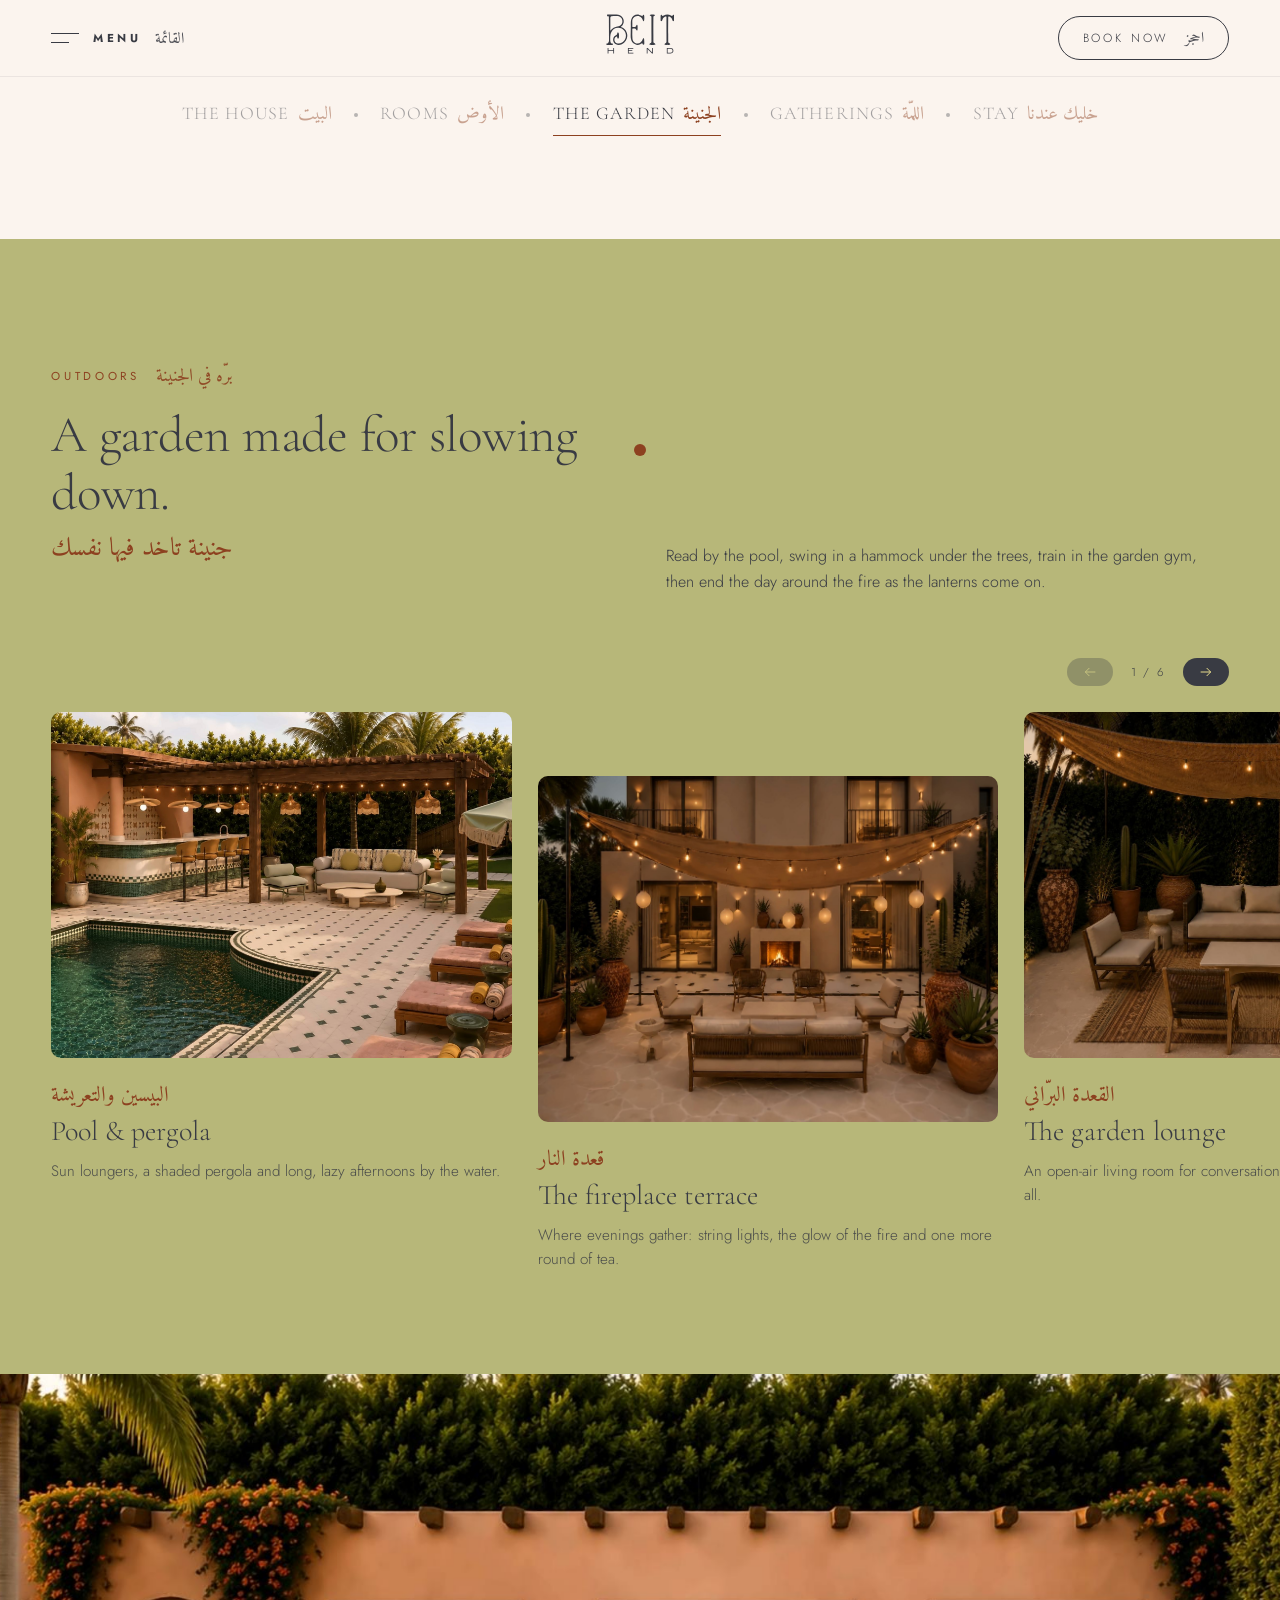
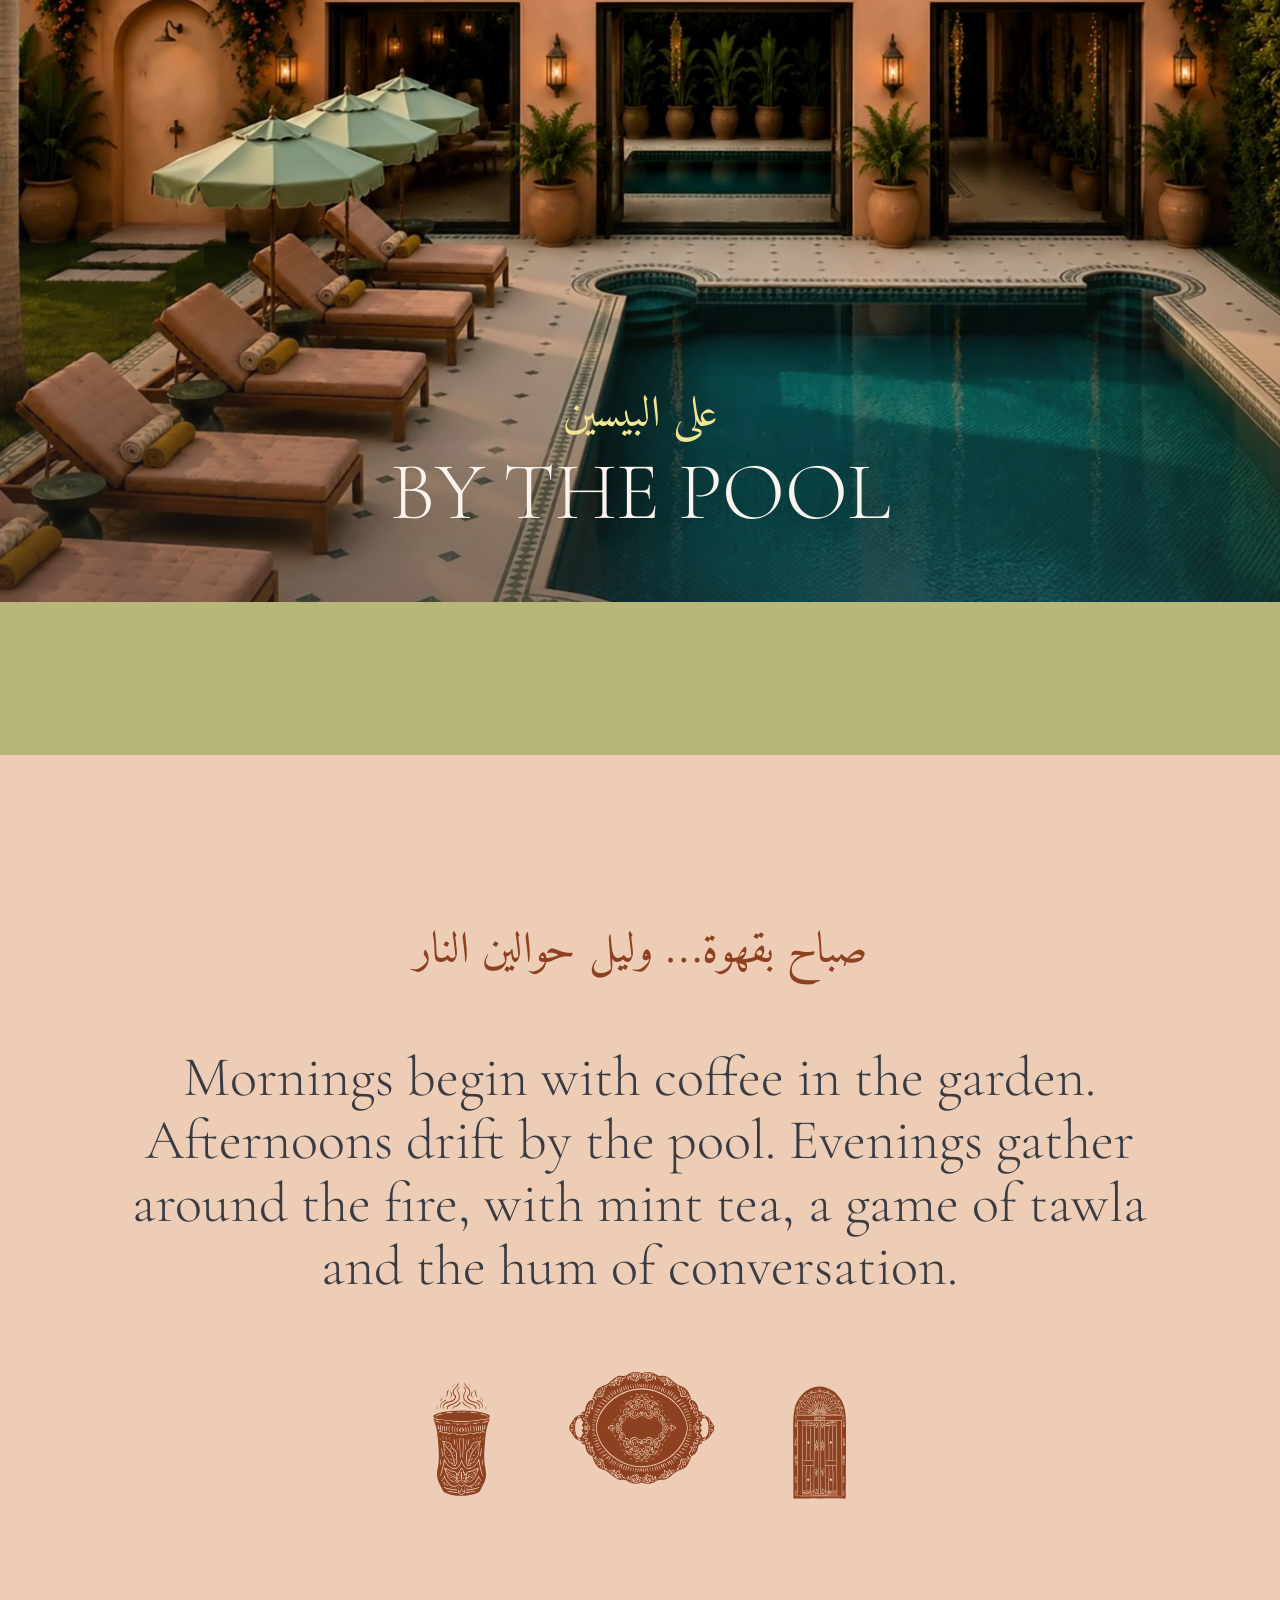
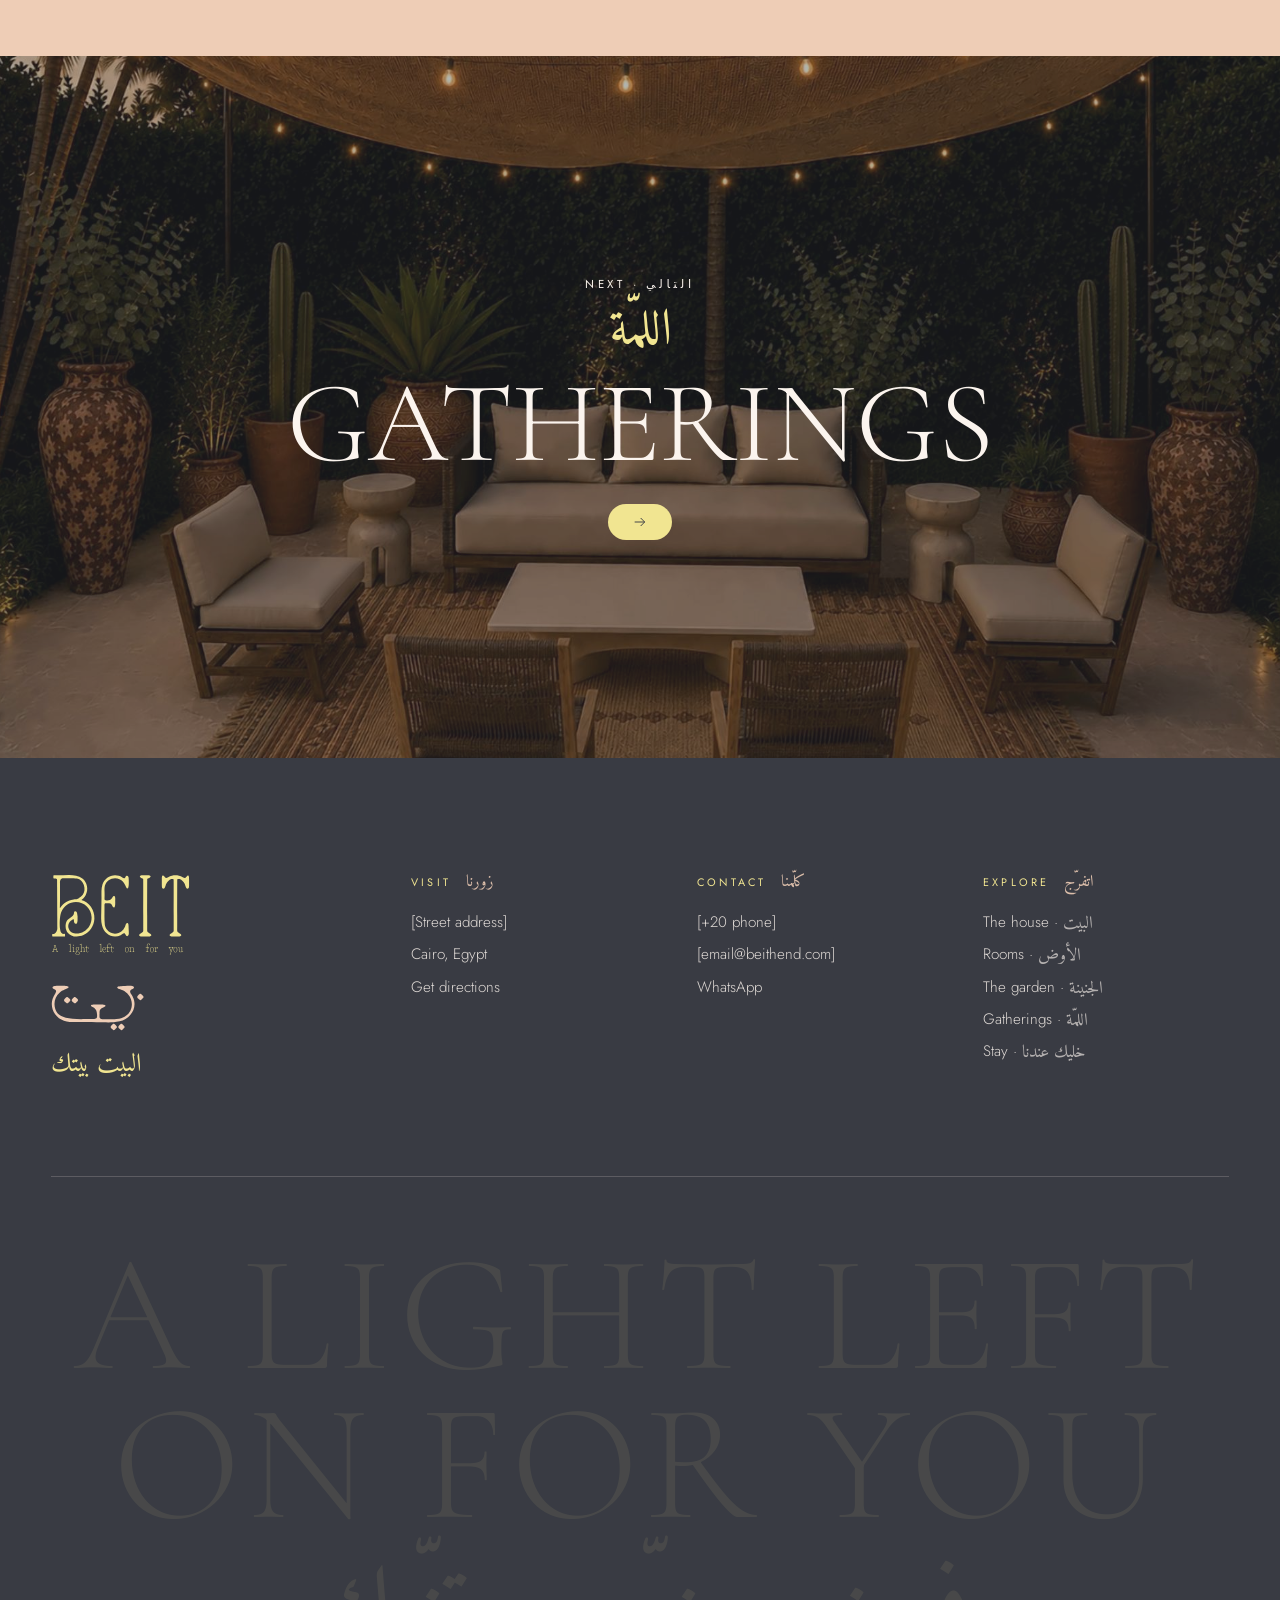
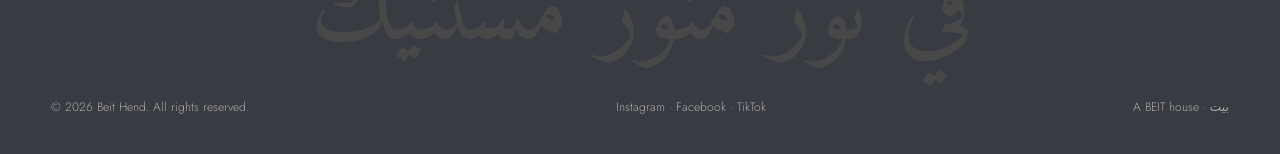
==== commit a469cbf3: "Beit logo icon, pages open straight on content" ====
--- a/garden.html
+++ b/garden.html
@@ -6,6 +6,16 @@
 <title>The Garden — Beit Hend</title>
 <meta name="description" content="A garden made for slowing down: pool, pergola, fireplace terrace, hammocks and a garden gym.">
 <meta name="theme-color" content="#393B43">
+<link rel="icon" href="favicon.ico" sizes="any">
+<link rel="icon" href="favicon.svg" type="image/svg+xml">
+<link rel="apple-touch-icon" href="apple-touch-icon.png">
+<link rel="manifest" href="site.webmanifest">
+<meta property="og:type" content="website">
+<meta property="og:site_name" content="Beit Hend">
+<meta property="og:title" content="The Garden — Beit Hend">
+<meta property="og:description" content="A garden made for slowing down: pool, pergola, fireplace terrace, hammocks and a garden gym.">
+<meta property="og:image" content="og-image.jpg">
+<meta name="twitter:card" content="summary_large_image">
 <link rel="preconnect" href="https://fonts.googleapis.com">
 <link rel="preconnect" href="https://fonts.gstatic.com" crossorigin>
 <link href="https://fonts.googleapis.com/css2?family=Amiri:wght@400;700&family=Cormorant+Garamond:ital,wght@0,300;0,400;1,300&family=Jost:wght@300;400&display=swap" rel="stylesheet">
@@ -43,13 +53,7 @@
 </div>
 
 <main id="top">
-<section class="hero hero--page" id="hero">
-  <div class="hero__media" id="heroMedia"><div class="hero__slide is-active" style="background-image:url(assets/img/pool-and-pergola.jpg);background-position:center"></div></div>
-  <div class="hero__shade"></div>
-  <div class="hero__lamp" id="heroLamp" aria-hidden="true"></div>
-  <div class="phero__title"><span class="ar">الجنينة</span><h1 class="title">The garden</h1><p class="label">Pool, pergola, fire and shade</p></div>
-  <nav class="hero__words hero__words--sm" id="heroWords"><a class="hero__word" data-key="house" href="house.html" style="animation-delay:0.20s"><span class="ar">البيت</span><span class="en">The house</span></a><i class="hero__dot" style="animation-delay:0.28s"></i><a class="hero__word" data-key="rooms" href="rooms.html" style="animation-delay:0.35s"><span class="ar">الأوض</span><span class="en">Rooms</span></a><i class="hero__dot" style="animation-delay:0.43s"></i><a class="hero__word is-active" data-key="garden" href="garden.html" style="animation-delay:0.50s"><span class="ar">الجنينة</span><span class="en">The garden</span></a><i class="hero__dot" style="animation-delay:0.58s"></i><a class="hero__word" data-key="gather" href="gatherings.html" style="animation-delay:0.65s"><span class="ar">اللمّة</span><span class="en">Gatherings</span></a><i class="hero__dot" style="animation-delay:0.73s"></i><a class="hero__word" data-key="stay" href="stay.html" style="animation-delay:0.80s"><span class="ar">خليك عندنا</span><span class="en">Stay</span></a></nav>
-</section>
+<nav class="pagebar" aria-label="Pages"><a href="house.html"><span class="en">The house</span><span class="ar">البيت</span></a><i class="pagebar__dot"></i><a href="rooms.html"><span class="en">Rooms</span><span class="ar">الأوض</span></a><i class="pagebar__dot"></i><a href="garden.html" aria-current="page" class="is-active"><span class="en">The garden</span><span class="ar">الجنينة</span></a><i class="pagebar__dot"></i><a href="gatherings.html"><span class="en">Gatherings</span><span class="ar">اللمّة</span></a><i class="pagebar__dot"></i><a href="stay.html"><span class="en">Stay</span><span class="ar">خليك عندنا</span></a></nav>
 
 <section class="garden" id="garden">
   <div class="wave wave--top" style="color:var(--olive)"><svg viewBox="0 0 2880 140" preserveAspectRatio="none" aria-hidden="true"><path class="w2" fill="currentColor" d="M0 60C180 60 270 12 480 12S780 82 960 82S1260 60 1440 60C1620 60 1710 12 1920 12S2220 82 2400 82S2700 60 2880 60L2880 140L0 140Z"/></svg><svg viewBox="0 0 2880 140" preserveAspectRatio="none" aria-hidden="true"><path fill="currentColor" d="M0 96C180 96 270 48 480 48S780 118 960 118S1260 96 1440 96C1620 96 1710 48 1920 48S2220 118 2400 118S2700 96 2880 96L2880 140L0 140Z"/></svg></div>
--- a/assets/css/style.css
+++ b/assets/css/style.css
@@ -415,7 +415,7 @@
 .ar-inline{display:inline-block;margin-inline-start:.5em;font-size:1.35em;line-height:1;vertical-align:-.05em;opacity:.9}
 .label .ar-inline{font-size:1.6em}
 .ar-title{font-size:clamp(1.8rem,3.4vw,3rem);line-height:1.4;color:var(--rust);margin-bottom:.6rem}
-.ar-sub{font-size:clamp(1.3rem,2vw,1.8rem);line-height:1.5;color:var(--rust);margin:-.6rem 0 1.6rem;text-align:start;direction:rtl;width:fit-content}
+.ar-sub{font-size:clamp(1.3rem,2vw,1.8rem);line-height:1.5;color:var(--rust);margin:.4rem 0 1.6rem;text-align:start;direction:rtl;width:fit-content}
 .intro .ar-title{text-align:center}
 
 /* nav */
@@ -537,3 +537,25 @@
   .menu__links a .ar{display:none}
 }
 @media (prefers-reduced-motion:reduce){.curtain{display:none}}
+
+/* =========================================================
+   v3 — inner pages open straight on their content
+   ========================================================= */
+body:not(.page-index) .nav{color:var(--charcoal);--nav-h:76px}
+body:not(.page-index) .nav::before{opacity:1}
+body:not(.page-index) .nav .nav__logo svg{height:40px}
+body:not(.page-index) .nav .nav__book:hover{background:var(--charcoal);color:var(--sun);border-color:var(--charcoal)}
+.pagebar{display:flex;align-items:center;justify-content:center;flex-wrap:wrap;gap:.4em 1.4em;background:var(--cream);
+  padding:calc(76px + 18px) var(--pad) calc(var(--wave-h) + 14px);position:relative;z-index:1}
+.pagebar a{display:inline-flex;align-items:baseline;gap:.45em;font-family:var(--f-title);font-weight:300;text-transform:uppercase;
+  font-size:clamp(.95rem,1.4vw,1.25rem);letter-spacing:.06em;color:var(--charcoal);opacity:.45;transition:opacity .4s;position:relative;padding:.3em 0}
+.pagebar a .ar{font-size:1.05em;color:var(--rust);display:inline}
+.pagebar a:hover{opacity:.85}
+.pagebar a.is-active{opacity:1}
+.pagebar a.is-active::after{content:"";position:absolute;left:0;right:0;bottom:0;height:1px;background:var(--rust)}
+.pagebar__dot{width:4px;height:4px;border-radius:50%;background:var(--charcoal);opacity:.35}
+@media (max-width:700px){
+  .pagebar{flex-wrap:nowrap;justify-content:flex-start;overflow-x:auto;scrollbar-width:none;gap:1.1em;padding-top:calc(76px + 10px)}
+  .pagebar::-webkit-scrollbar{display:none}
+  .pagebar a{flex:none}
+}
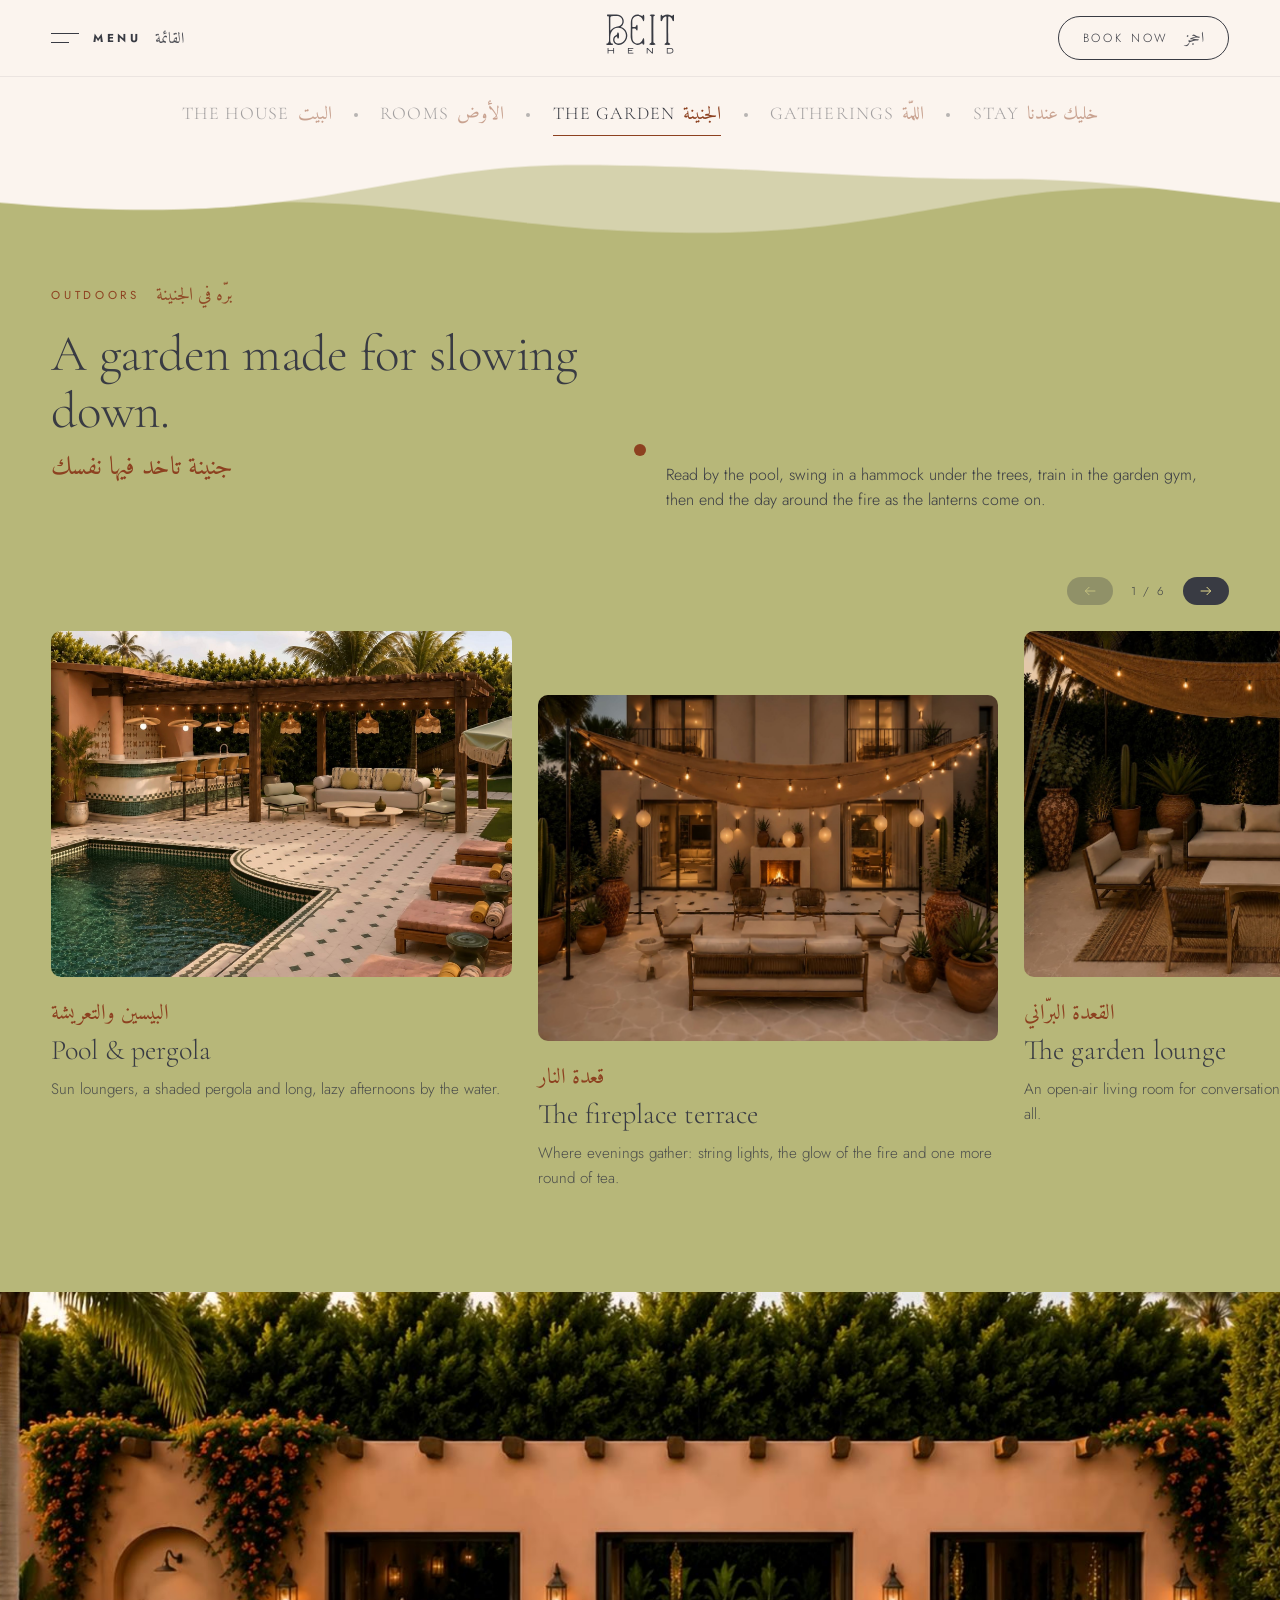
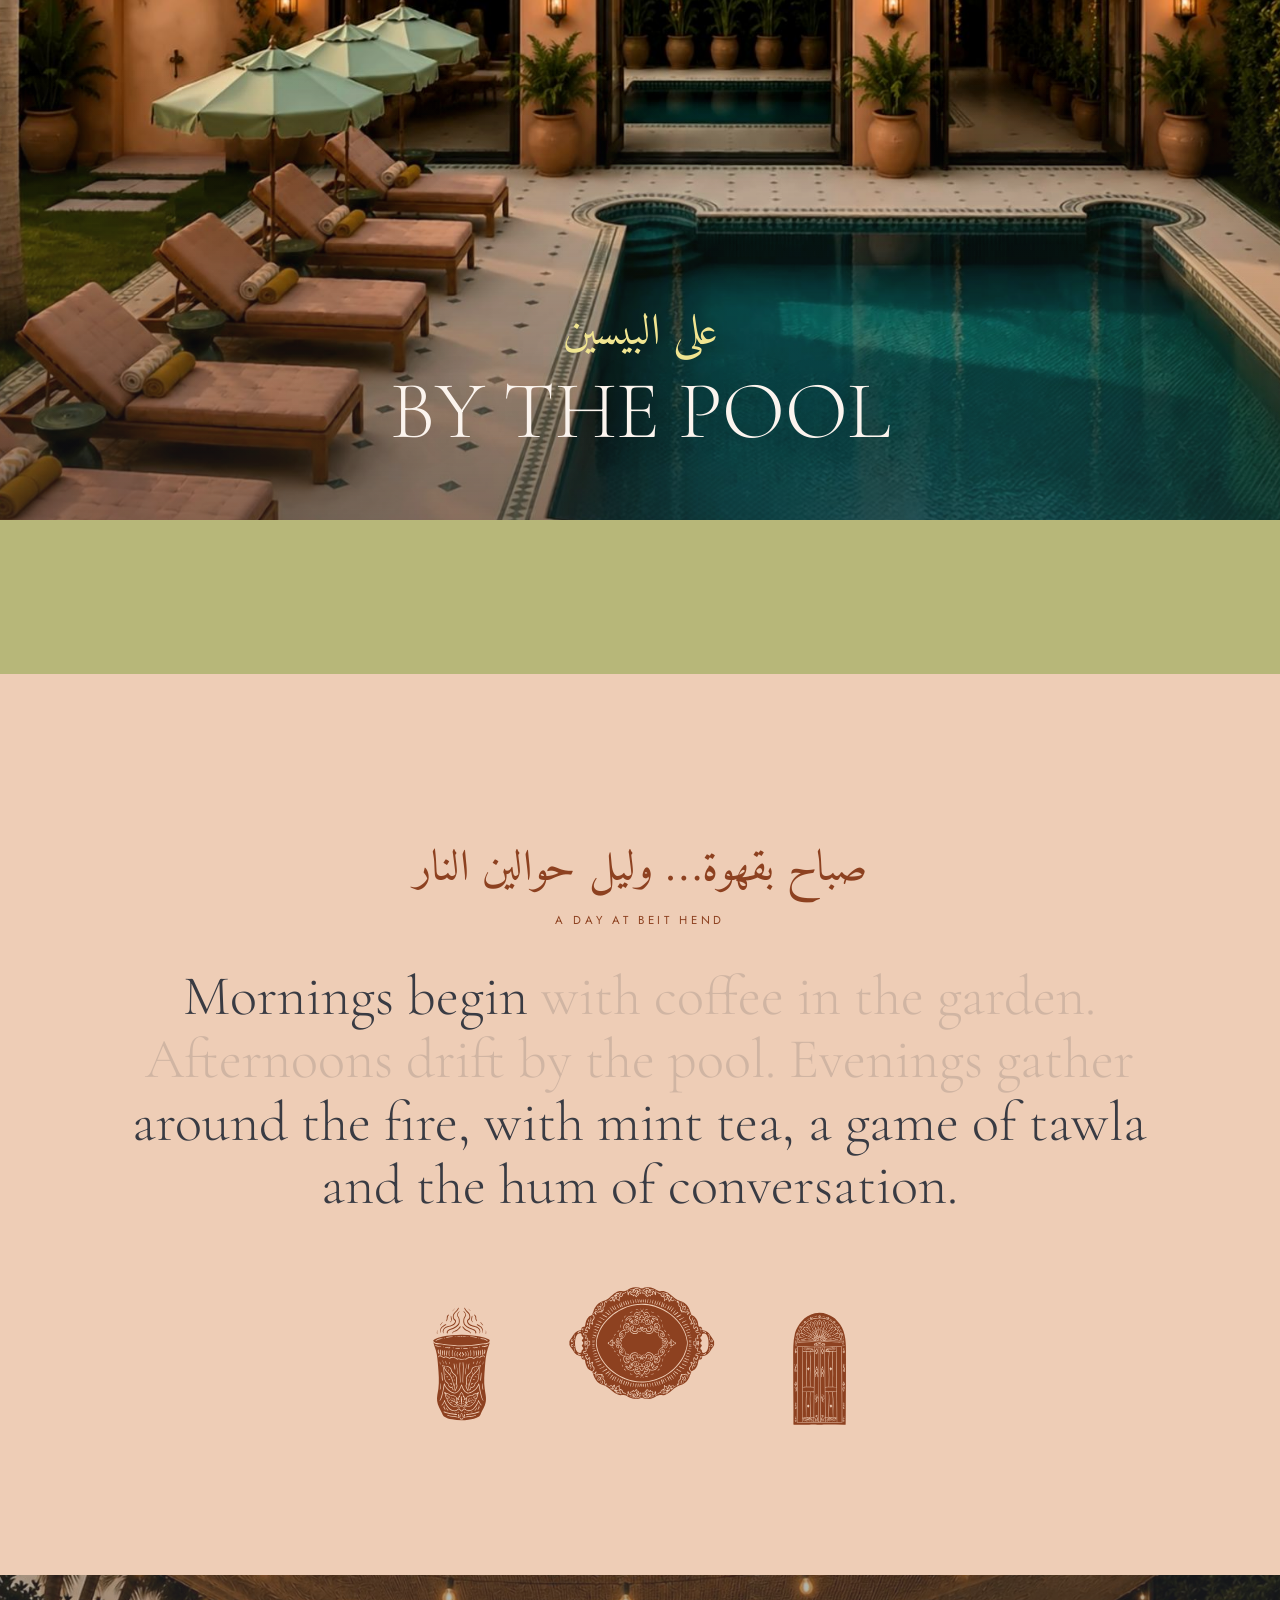
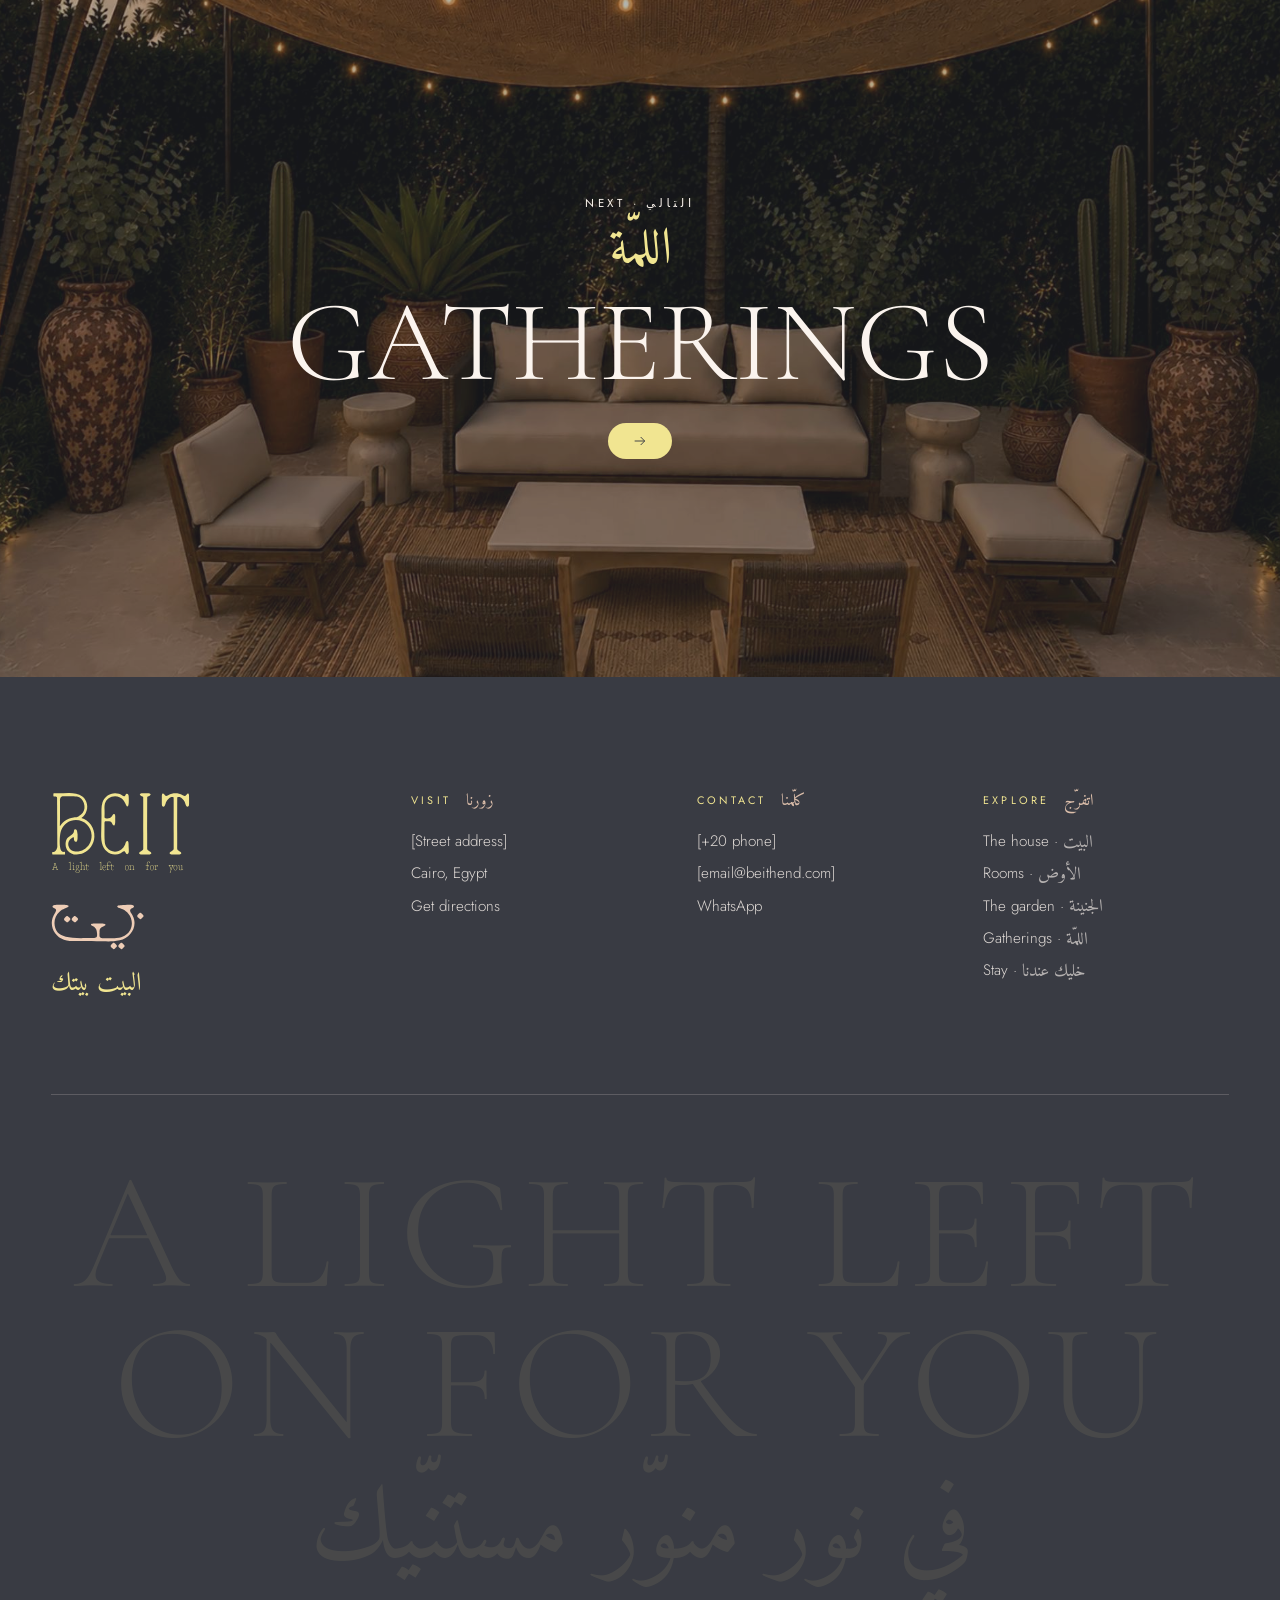
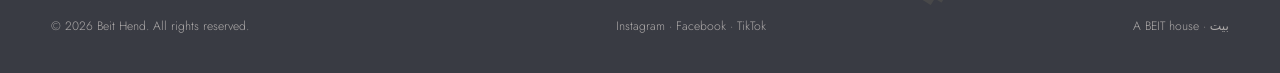
==== commit 2de69bda: "Moving shapes, mobile polish, background music" ====
--- a/garden.html
+++ b/garden.html
@@ -28,6 +28,13 @@
 <!-- page transition: an arch of light that says “come in” -->
 <div class="curtain" aria-hidden="true"><div class="curtain__arch"></div><span class="curtain__ar">اتفضّل</span></div>
 <div class="cursor" aria-hidden="true"><span>View</span></div>
+
+<!-- background music: drop your track at assets/audio/ambience.mp3 — the button appears automatically -->
+<button class="sound" id="sound" type="button" aria-pressed="false" aria-label="Play background music" hidden>
+  <span class="sound__bars" aria-hidden="true"><i></i><i></i><i></i><i></i></span>
+  <span class="sound__label"><span class="en">Sound</span> <span class="ar-inline">موسيقى</span></span>
+</button>
+<audio id="bgm" src="assets/audio/ambience.mp3" loop preload="metadata"></audio>
 
 <header class="nav" id="nav">
   <button class="nav__menu" id="menuOpen" aria-label="Open menu"><span class="burger"><i></i><i></i></span><b>MENU <em class="ar-inline">القائمة</em></b></button>
--- a/assets/css/style.css
+++ b/assets/css/style.css
@@ -559,3 +559,121 @@
   .pagebar::-webkit-scrollbar{display:none}
   .pagebar a{flex:none}
 }
+
+/* v3.1 — no reserved gap under the page bar: the first section draws the wave inside its own top edge */
+.pagebar{padding-bottom:16px}
+.pagebar + section > .wave--top{bottom:auto;top:-1px;transform:scaleY(-1);color:var(--cream)!important;z-index:2}
+.pagebar + section:not(.acts){padding-top:calc(var(--wave-h) + clamp(28px,3.5vw,56px))}
+.pagebar + .garden .garden__intro{padding-top:0}
+.pagebar + .rooms .rooms__head{margin-top:0}
+
+/* v3.2 — faint brand artwork on the light backgrounds */
+.has-deco{position:relative;overflow-x:clip}
+.has-deco > *:not(.deco):not(.wave){position:relative;z-index:1}
+.deco{position:absolute;color:var(--rust);opacity:.09;pointer-events:none;z-index:0;height:auto}
+.visit.has-deco,.moments.has-deco{overflow:clip}
+@media (max-width:700px){.deco{opacity:.07}}
+
+/* v3.3 — slightly stronger artwork; page bar stays pinned while scrolling */
+.deco{opacity:.13}
+body:not(.page-index) main{padding-top:76px}
+.pagebar{position:sticky;top:76px;z-index:45;padding-top:18px;padding-bottom:16px;transition:top .7s var(--ease),padding .5s var(--ease),box-shadow .5s}
+body.nav-up .pagebar{top:0}
+.pagebar.is-stuck{padding-top:12px;padding-bottom:12px;box-shadow:0 1px 0 rgba(57,59,67,.1)}
+@media (max-width:700px){.pagebar{padding-top:10px}}
+.rooms__stage{top:150px;height:calc(100svh - 180px)}
+.th__text.t1{top:clamp(130px,17vh,170px)}
+
+/* v3.4 — artwork more present */
+.deco{opacity:.2}
+.page-house .hend .deco,.visit .deco{opacity:.22}
+@media (max-width:700px){.deco{opacity:.16}}
+
+/* v3.5 — Rooms opens straight on the rooms */
+.pagebar + section.rooms:not(.acts){padding-top:clamp(18px,2vw,30px)}
+.pagebar + .rooms > .wave--top{display:none}
+.rooms__head--compact{display:flex;align-items:flex-end;justify-content:space-between;gap:1.5rem;flex-wrap:wrap;margin-bottom:clamp(20px,2.4vw,34px);
+  padding-bottom:clamp(16px,1.8vw,24px);border-bottom:1px solid rgba(57,59,67,.18)}
+.rooms__head--compact .label{display:block;margin-bottom:.7rem}
+.rooms__head--compact .title{font-size:clamp(1.9rem,3vw,3rem)}
+.rooms__head--compact .ar-sub{margin:0;font-size:clamp(1.3rem,1.9vw,1.8rem)}
+.rooms__stage{top:140px;height:calc(100svh - 170px)}
+.rooms__list{border-top:0}
+.rooms__list .room-row:first-child{padding-top:0}
+
+/* =========================================================
+   v4 — living shapes + mobile polish
+   ========================================================= */
+/* shapes breathe and sway; the trays turn slowly like a plate (independent of scroll parallax) */
+@keyframes decoSway{0%,100%{rotate:-4deg;scale:1}50%{rotate:4deg;scale:1.06}}
+@keyframes decoSpin{to{rotate:360deg}}
+.deco{animation:decoSway 16s ease-in-out infinite;transform-origin:50% 50%}
+.deco:nth-of-type(2n){animation-duration:21s;animation-delay:-6s}
+.deco:nth-of-type(3n){animation-duration:13s;animation-delay:-3s}
+.deco--spin{animation:decoSpin 90s linear infinite}
+.deco--spin:nth-of-type(2n){animation-direction:reverse;animation-duration:120s}
+.float-art,.day__arts svg{animation:decoSway 12s ease-in-out infinite}
+.day__arts svg:nth-child(2){animation-delay:-4s}.day__arts svg:nth-child(3){animation-delay:-8s}
+.act__art svg{animation:decoSway 14s ease-in-out infinite;transform-origin:50% 80%}
+.act:nth-child(odd) .act__art svg{animation-delay:-5s}
+
+@media (max-width:700px){
+  /* page bar: all five pages visible as tabs, no sideways scrolling */
+  .pagebar{display:grid;grid-template-columns:repeat(5,minmax(0,1fr));gap:0;overflow:visible;padding:8px 6px 8px}
+  .pagebar__dot{display:none}
+  .pagebar a{flex-direction:column;align-items:center;gap:2px;text-align:center;font-size:.62rem;letter-spacing:.04em;line-height:1.15;padding:6px 2px;min-height:46px;justify-content:center}
+  .pagebar a .ar{font-size:1rem;line-height:1.1}
+  .pagebar a.is-active::after{left:18%;right:18%}
+
+  /* house collage: a calm stack instead of scattered slivers */
+  .house__grid{grid-template-columns:repeat(2,minmax(0,1fr));gap:12px}
+  .house__text{grid-column:1/-1;margin-bottom:24px}
+  .house__img.i1{grid-column:1/-1;margin:0;aspect-ratio:4/5}
+  .house__img.i2{display:none}
+  .house__img.i3,.house__img.i4{grid-column:auto;margin:0;aspect-ratio:3/4;border-radius:200px 200px 8px 8px}
+  .house__quote{grid-column:1/-1;margin-top:28px}
+
+  /* acts: one card per screen width, nothing overlaps */
+  .act{width:78vw}
+  .act--intro{width:86vw}
+  .act p{max-width:none}
+  .act h3{font-size:2rem}
+  .act__art{height:30vh}
+  .acts__track{gap:9vw}
+
+  /* comfortable reading + tap targets */
+  .lead{font-size:1rem}
+  .room-row h3{font-size:2.2rem}
+  .slider__nav button{width:52px;height:36px}
+  .hend{gap:56px}
+  .hend__story{font-size:1.3rem}
+  .menu__links a .ar{display:inline;font-size:.5em}
+  .menu__links a{font-size:2.4rem}
+  .next{height:62vh}
+  .foot__top{gap:32px 20px}
+  .foot__big{font-size:2.6rem}
+  .book__form .btn{width:100%;justify-content:center}
+  .field input,.field select{font-size:1.3rem;min-height:40px}
+  .visit__col{padding-top:1.2rem}
+}
+
+/* v4.1 — background music toggle */
+.sound{position:fixed;left:var(--pad);bottom:26px;z-index:55;display:flex;align-items:center;gap:12px;padding:10px 16px 10px 14px;border-radius:99px;
+  background:rgba(251,244,238,.88);color:var(--charcoal);backdrop-filter:blur(8px);-webkit-backdrop-filter:blur(8px);box-shadow:0 6px 24px rgba(30,31,36,.12);
+  font-family:var(--f-sub);font-size:.66rem;letter-spacing:.24em;text-transform:uppercase;transition:transform .5s var(--ease),background .4s,color .4s;min-height:44px}
+.sound[hidden]{display:none}
+.sound:hover{transform:translateY(-2px)}
+.sound .ar-inline{font-size:1.5em;letter-spacing:0}
+.sound__bars{display:flex;align-items:flex-end;gap:3px;height:14px}
+.sound__bars i{width:2px;height:4px;background:currentColor;border-radius:2px;transition:height .3s}
+.sound.is-on{background:var(--charcoal);color:var(--sun)}
+.sound.is-on .sound__bars i{animation:eq 1.1s ease-in-out infinite}
+.sound.is-on .sound__bars i:nth-child(2){animation-delay:-.4s}.sound.is-on .sound__bars i:nth-child(3){animation-delay:-.8s}.sound.is-on .sound__bars i:nth-child(4){animation-delay:-.2s}
+@keyframes eq{0%,100%{height:4px}50%{height:14px}}
+body.page-index .sound{bottom:auto;top:calc(96px + 8px);left:var(--pad);background:rgba(251,244,238,.16);color:var(--cream)}
+body.page-index .sound.is-on{background:var(--sun);color:var(--charcoal)}
+@media (max-width:700px){
+  .sound{left:14px;bottom:14px;padding:8px 12px;gap:8px}
+  .sound__label .en{display:none}
+  body.page-index .sound{top:86px;left:14px}
+}
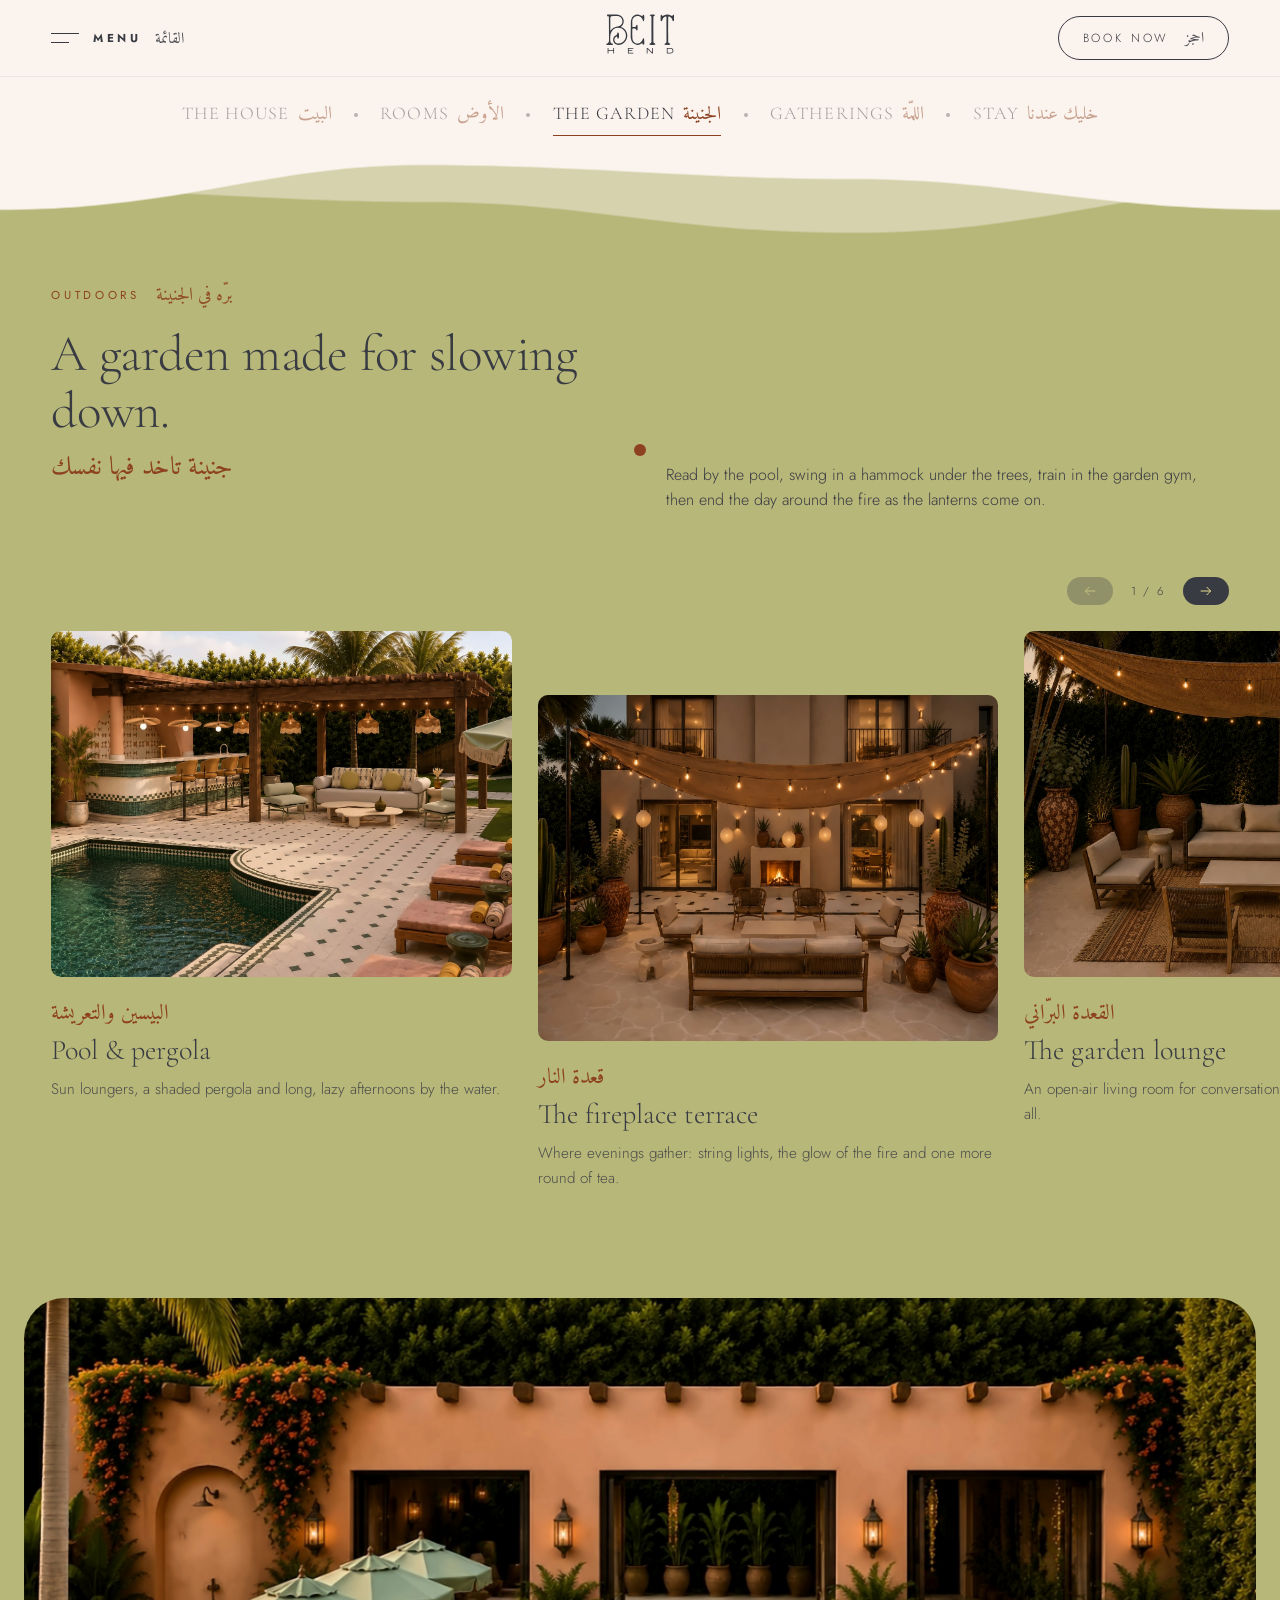
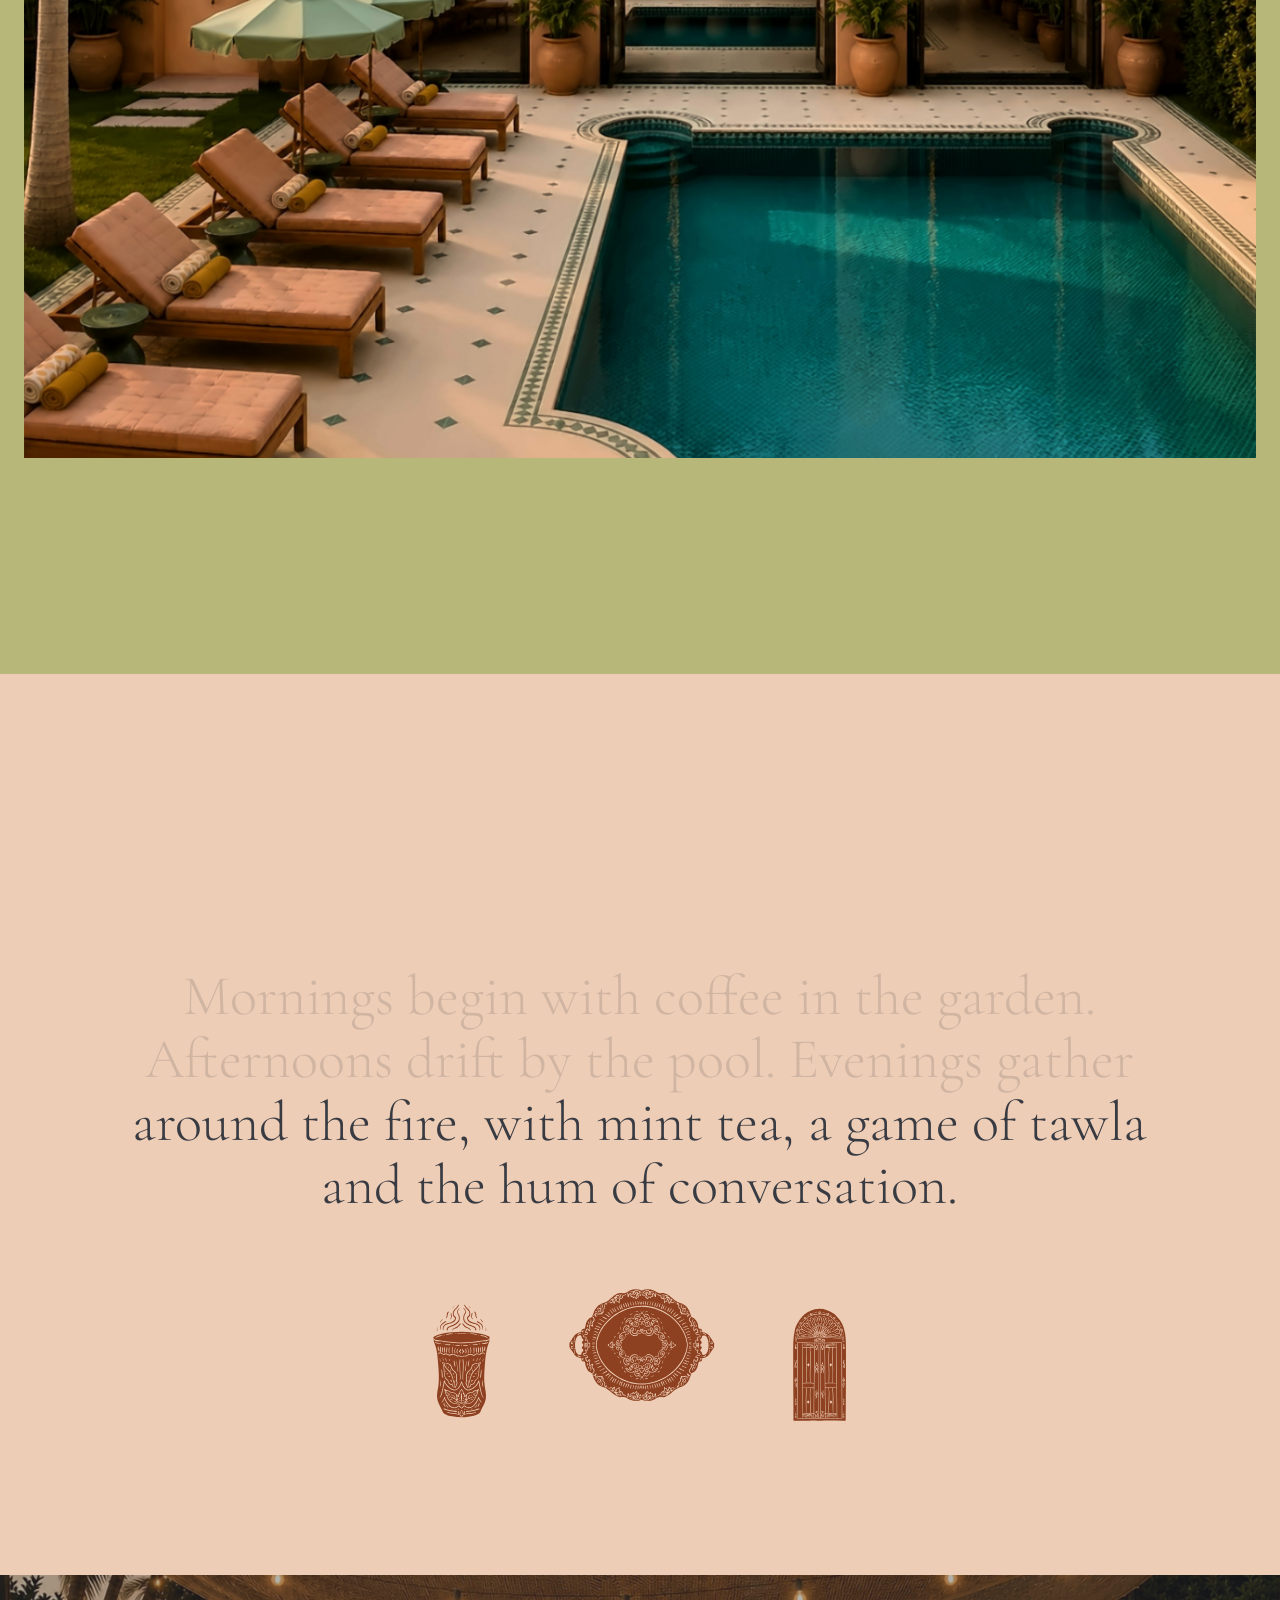
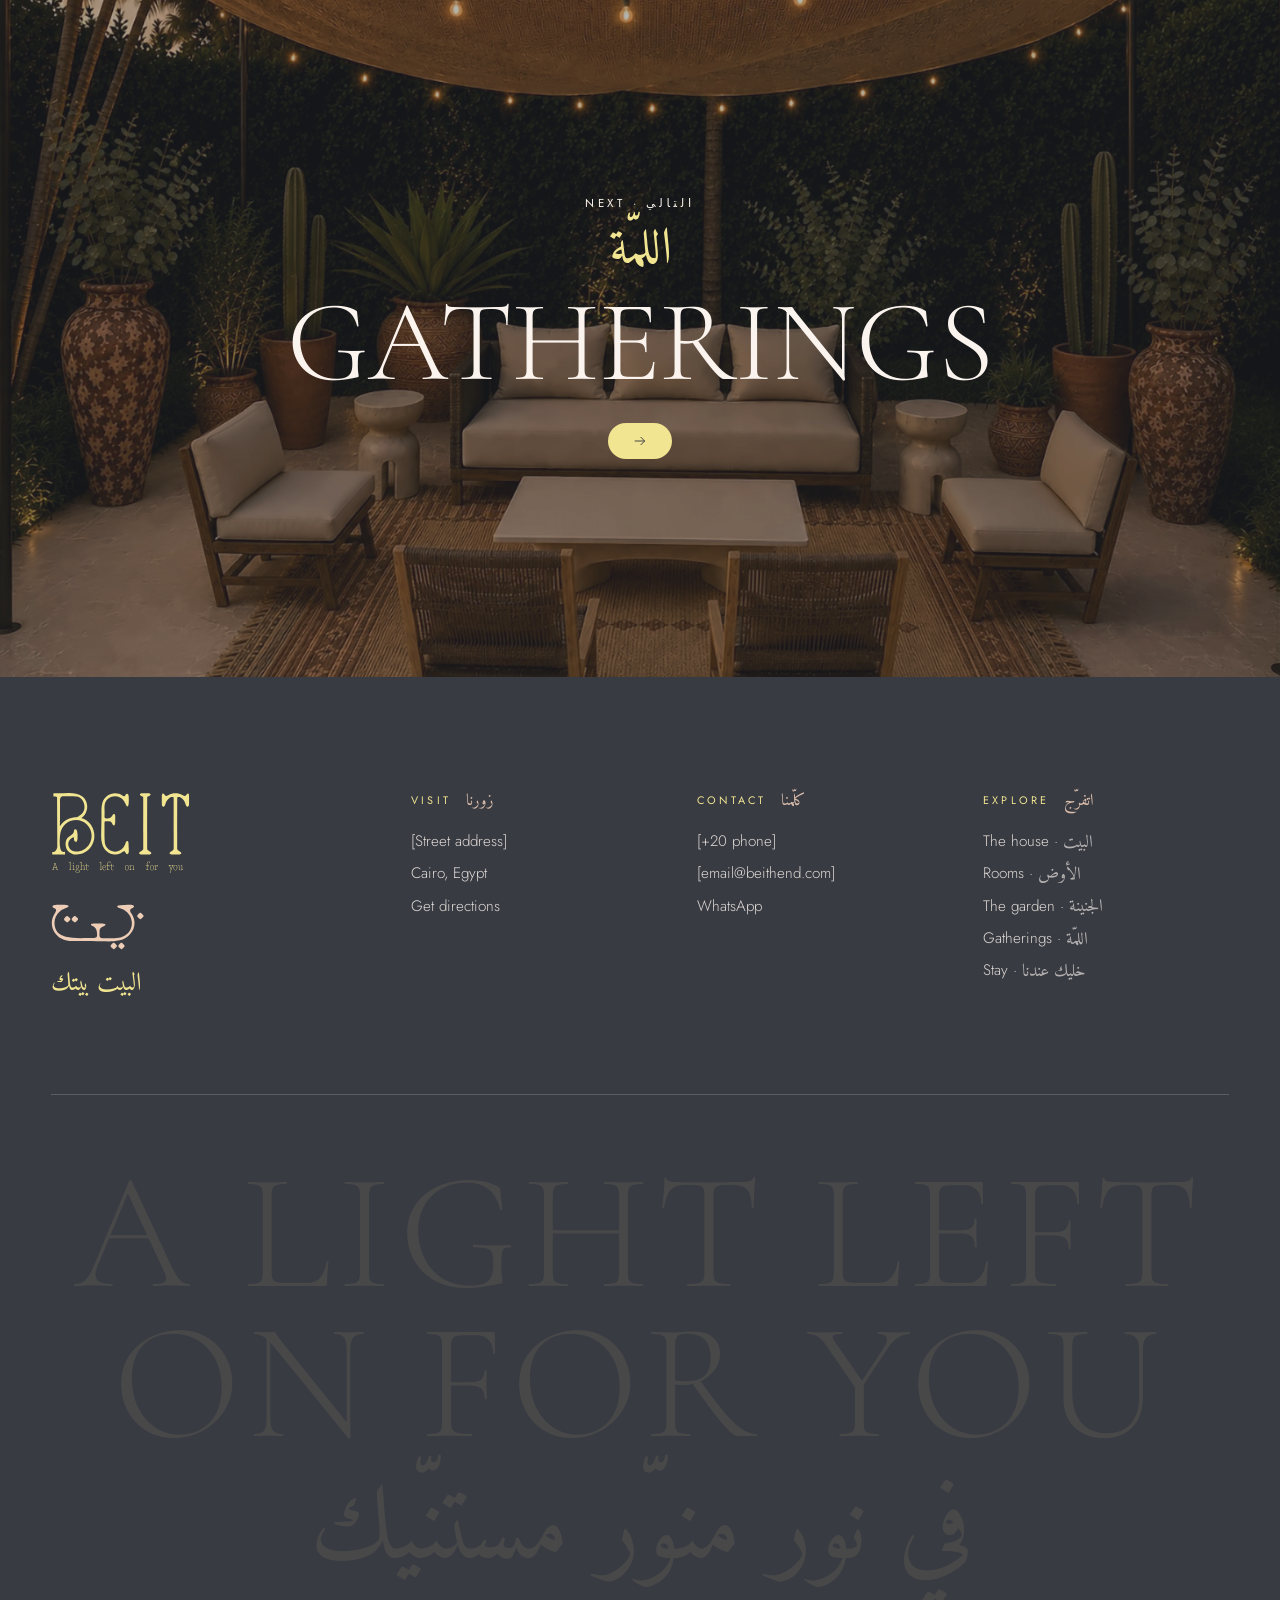
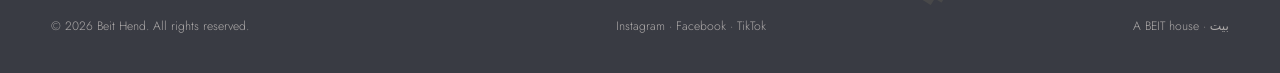
==== commit 22ff334f: "Sharper photos, gentler zoom, music per page" ====
--- a/garden.html
+++ b/garden.html
@@ -29,12 +29,12 @@
 <div class="curtain" aria-hidden="true"><div class="curtain__arch"></div><span class="curtain__ar">اتفضّل</span></div>
 <div class="cursor" aria-hidden="true"><span>View</span></div>
 
-<!-- background music: drop your track at assets/audio/ambience.mp3 — the button appears automatically -->
+<!-- background music: one track per page in assets/audio (home, house, rooms, garden, gatherings, stay .mp3); falls back to ambience.mp3 -->
 <button class="sound" id="sound" type="button" aria-pressed="false" aria-label="Play background music" hidden>
   <span class="sound__bars" aria-hidden="true"><i></i><i></i><i></i><i></i></span>
   <span class="sound__label"><span class="en">Sound</span> <span class="ar-inline">موسيقى</span></span>
 </button>
-<audio id="bgm" src="assets/audio/ambience.mp3" loop preload="metadata"></audio>
+<audio id="bgm" src="assets/audio/garden.mp3" data-fallback="assets/audio/ambience.mp3" loop preload="metadata"></audio>
 
 <header class="nav" id="nav">
   <button class="nav__menu" id="menuOpen" aria-label="Open menu"><span class="burger"><i></i><i></i></span><b>MENU <em class="ar-inline">القائمة</em></b></button>
--- a/assets/css/style.css
+++ b/assets/css/style.css
@@ -221,7 +221,7 @@
 /* ---------- Garden ---------- */
 .garden{background:var(--olive);color:var(--charcoal);padding:clamp(110px,12vw,180px) 0 clamp(110px,12vw,180px);overflow:hidden}
 .garden__window{position:relative;margin:0 auto;height:92svh;max-height:860px;overflow:hidden;will-change:clip-path}
-.garden__window img{position:absolute;inset:-10% 0;width:100%;height:120%;object-fit:cover;will-change:transform}
+.garden__window img{position:absolute;inset:-5% 0;width:100%;height:110%;object-fit:cover;will-change:transform}
 .garden__window .cap{position:absolute;left:0;right:0;bottom:8%;text-align:center;color:var(--cream);z-index:2}
 .garden__window .cap .title{font-size:clamp(2.6rem,6.4vw,6.6rem);text-transform:uppercase;text-shadow:0 2px 40px rgba(0,0,0,.25)}
 .garden__window::after{content:"";position:absolute;inset:0;background:linear-gradient(180deg,transparent 45%,rgba(30,31,36,.45))}
@@ -677,3 +677,14 @@
   .sound__label .en{display:none}
   body.page-index .sound{top:86px;left:14px}
 }
+
+/* v4.2 — gentler zooms: photos stay closer to their real resolution */
+.hero__slide{transform:scale(1.05)}
+.hero__slide.is-active{transform:scale(1)}
+.rooms__stage img{transform:scale(1.03)}
+.rooms__stage img.is-active{transform:scale(1)}
+.rv-mask img{scale:1.08}
+.px img{top:-6%;height:112%}
+.slide:hover .slide__img img{transform:scale(1.03)}
+.next__img img{transform:scale(1.02)}
+img{image-rendering:auto}
